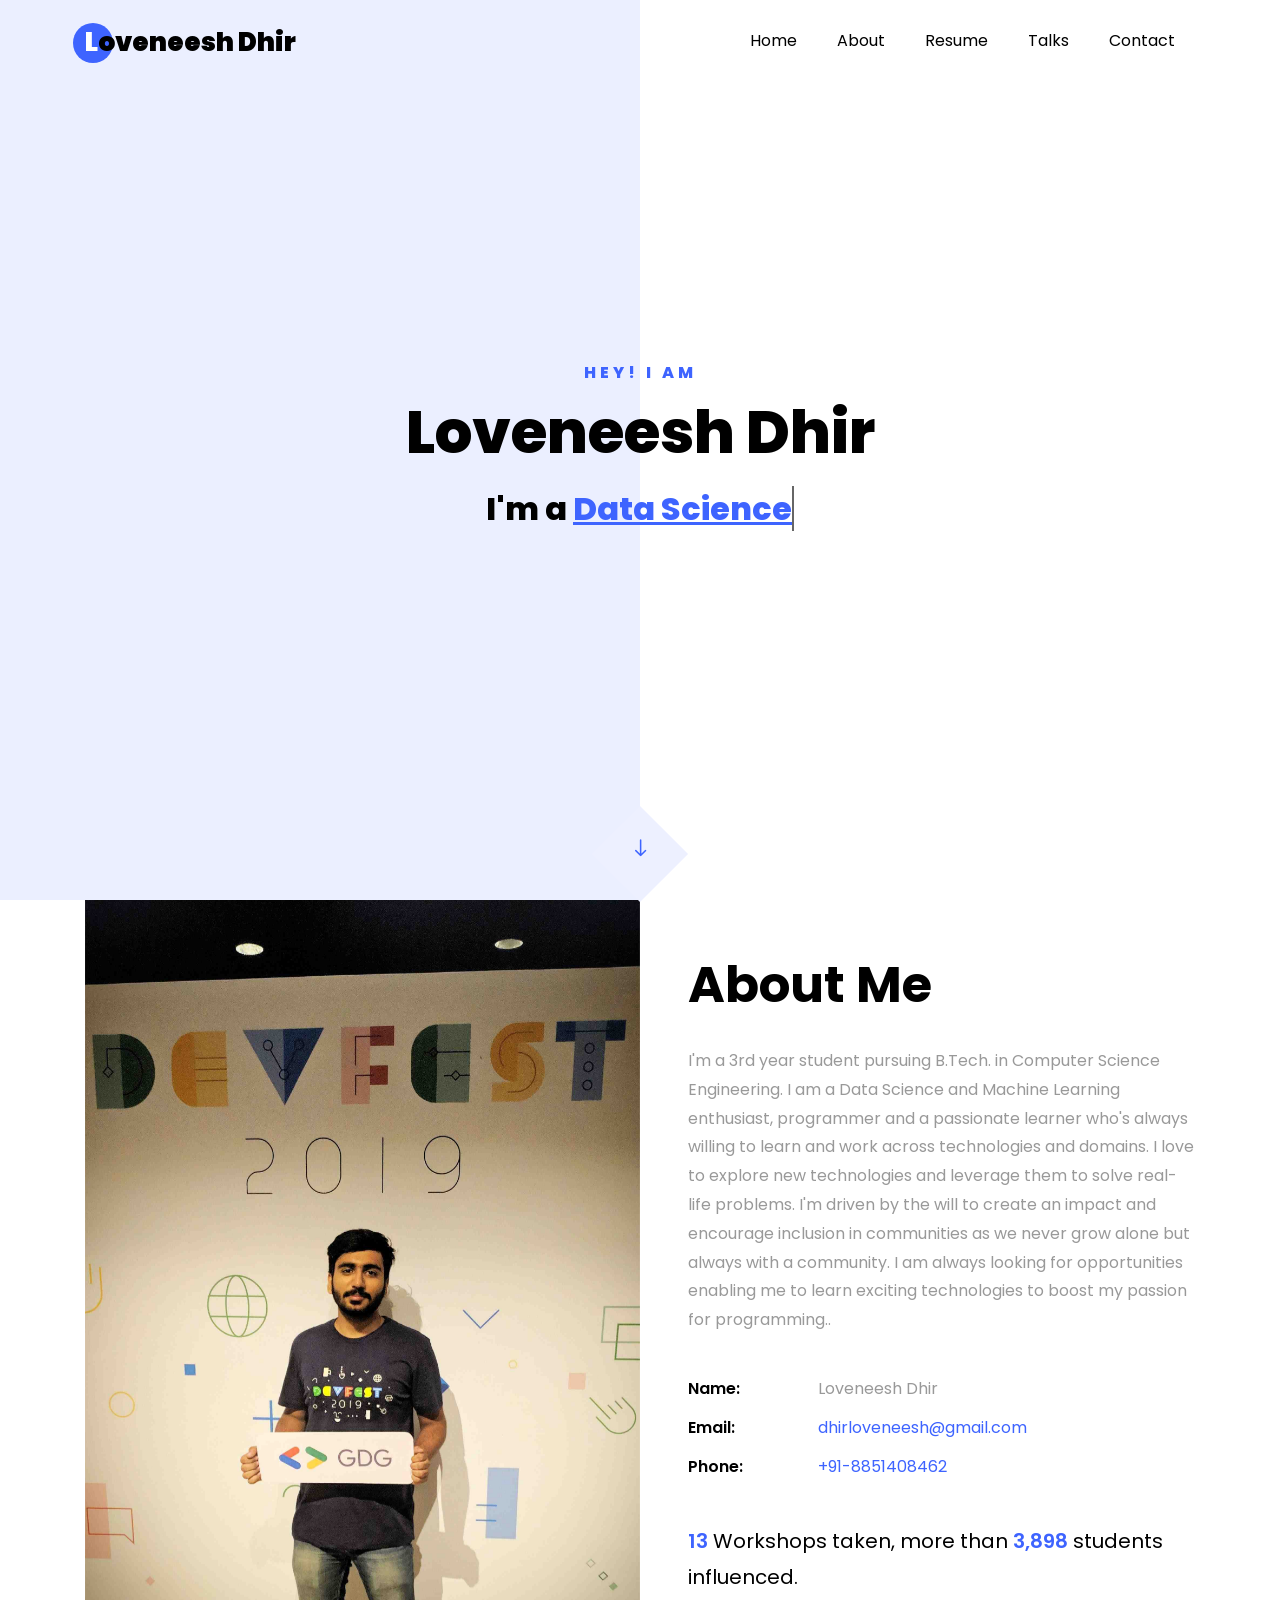
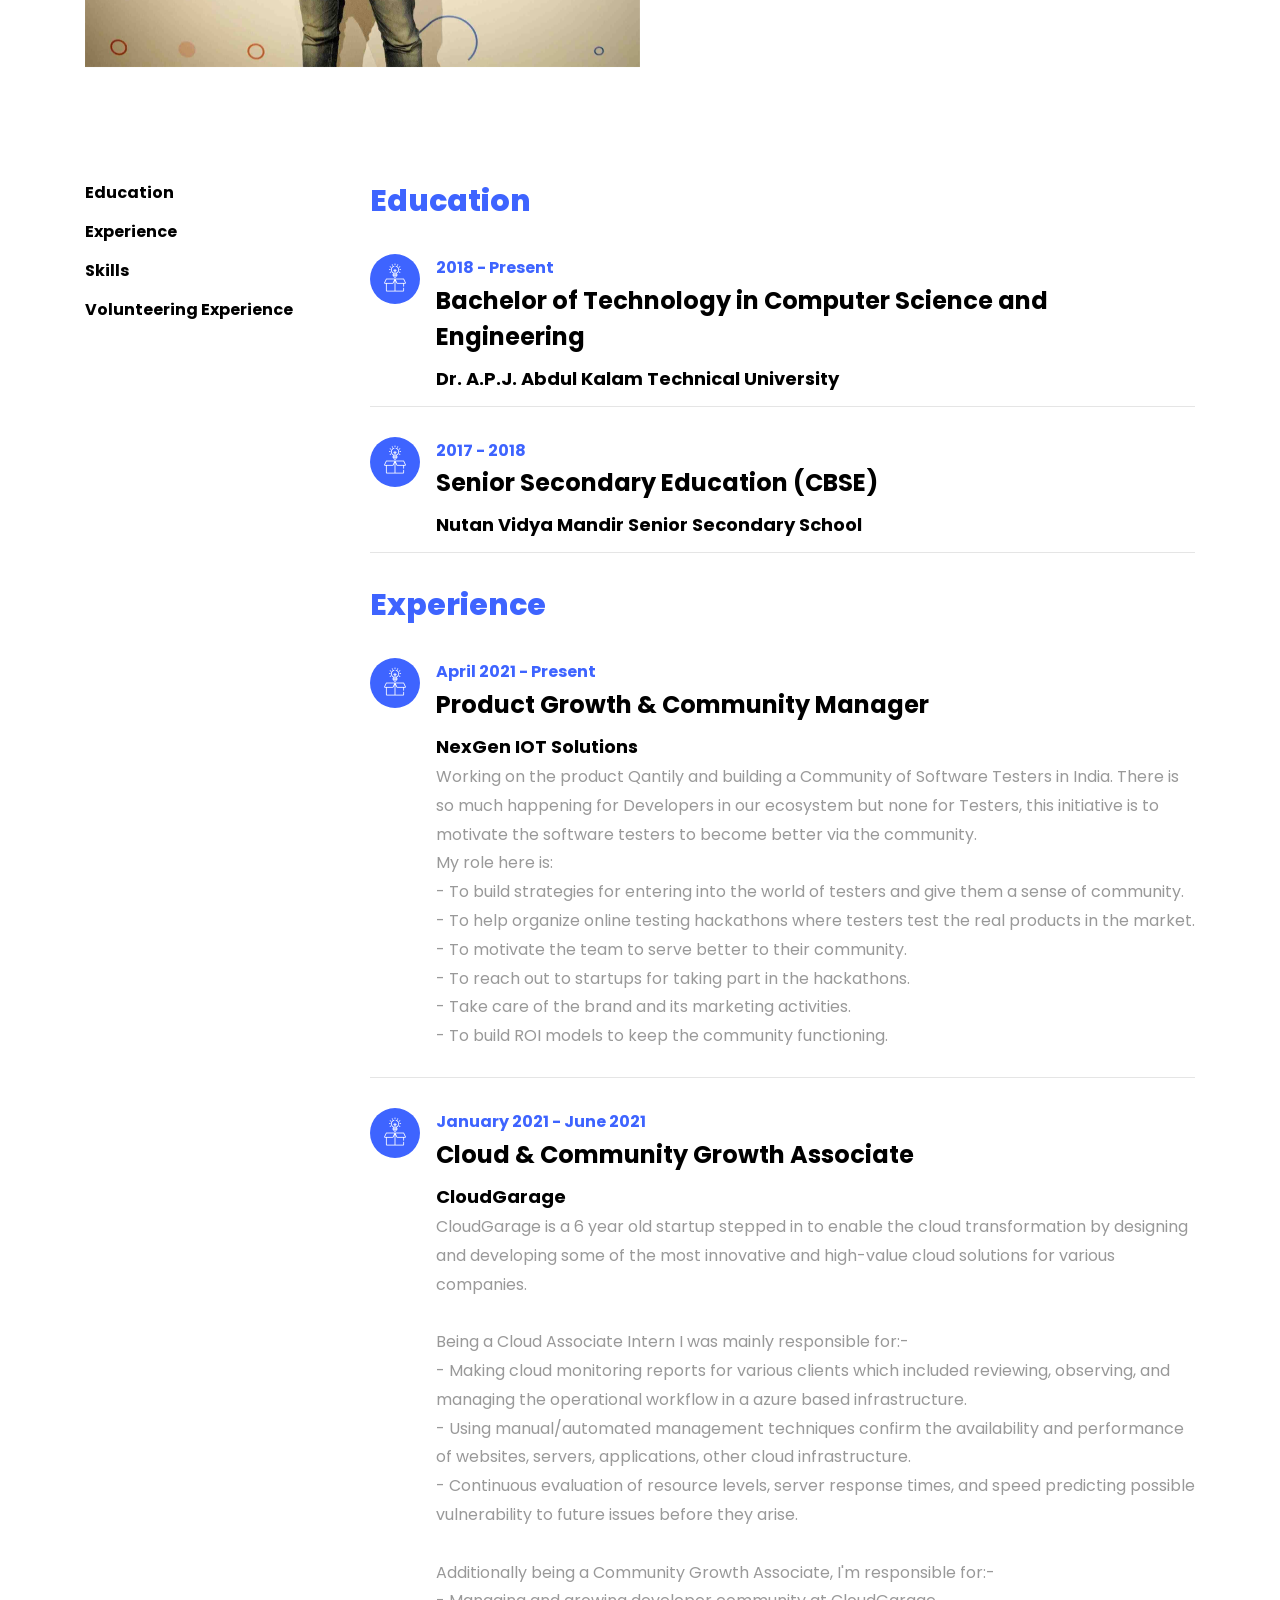
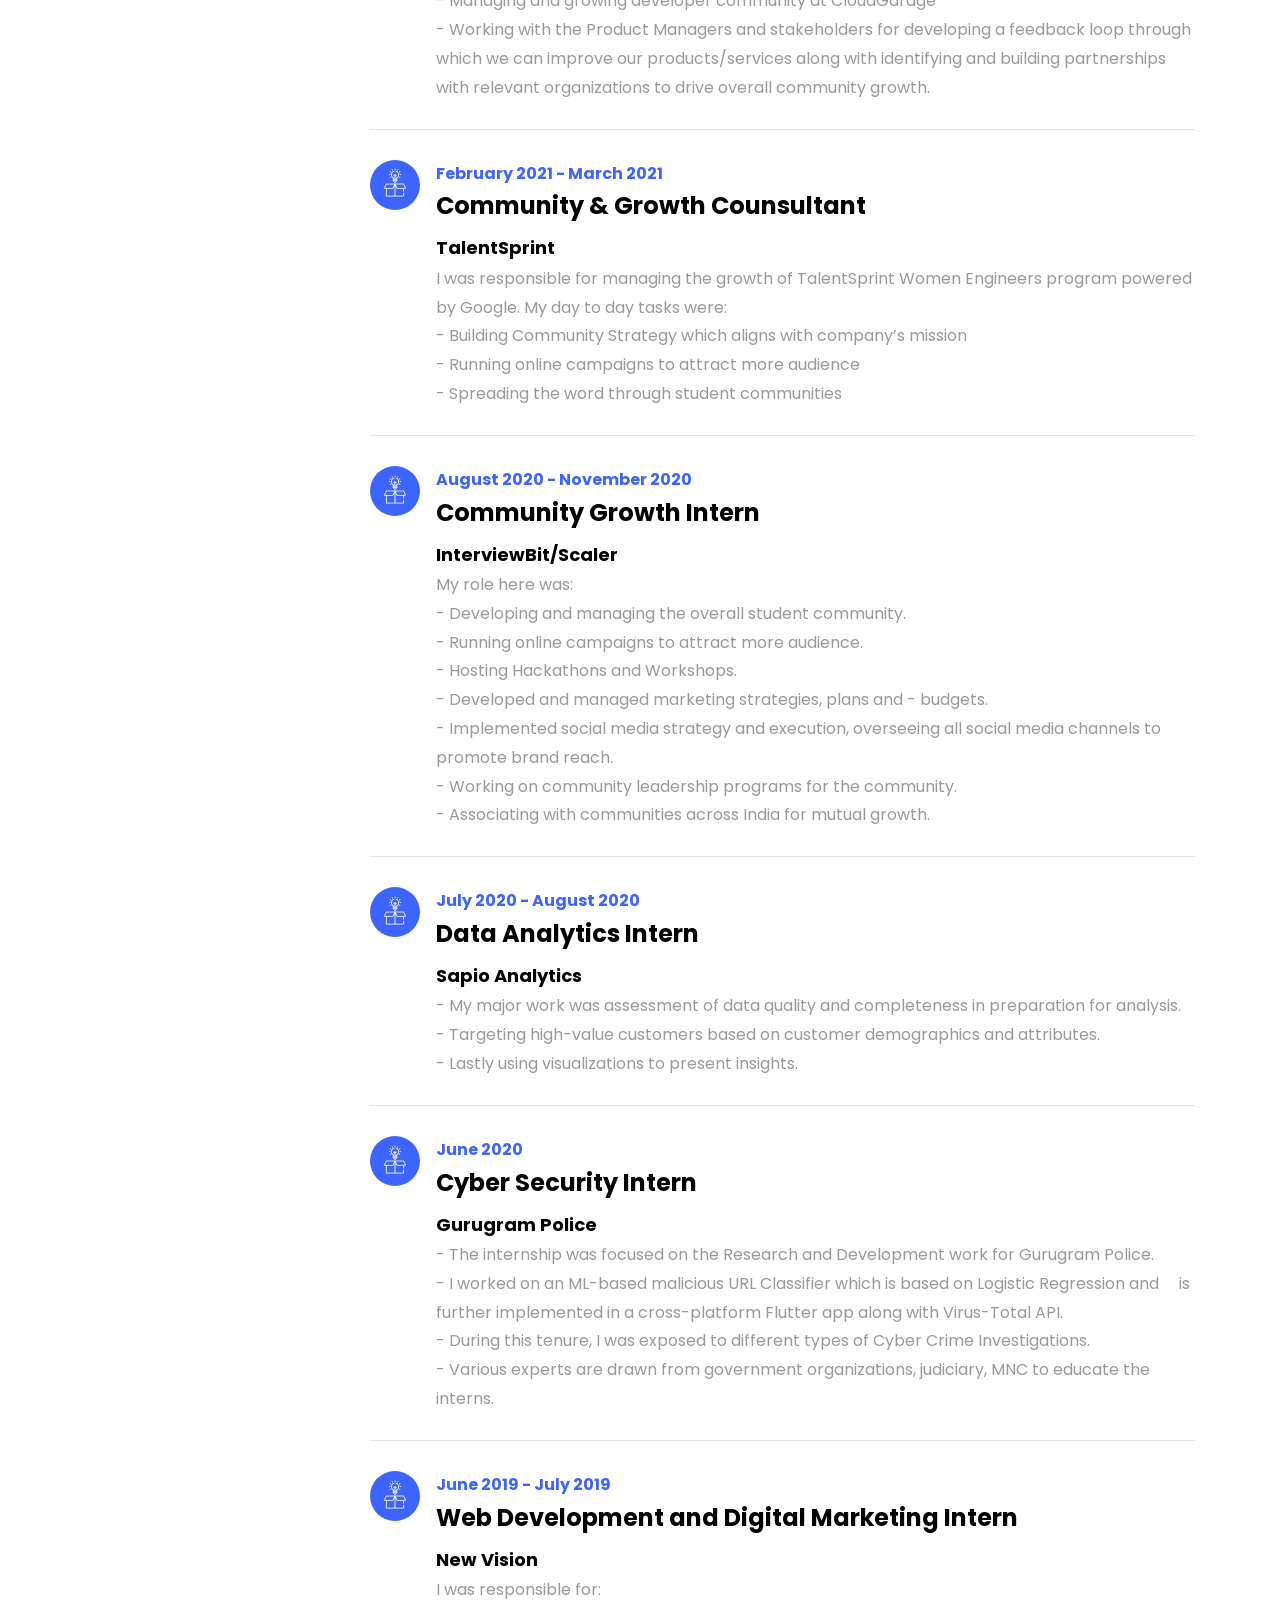
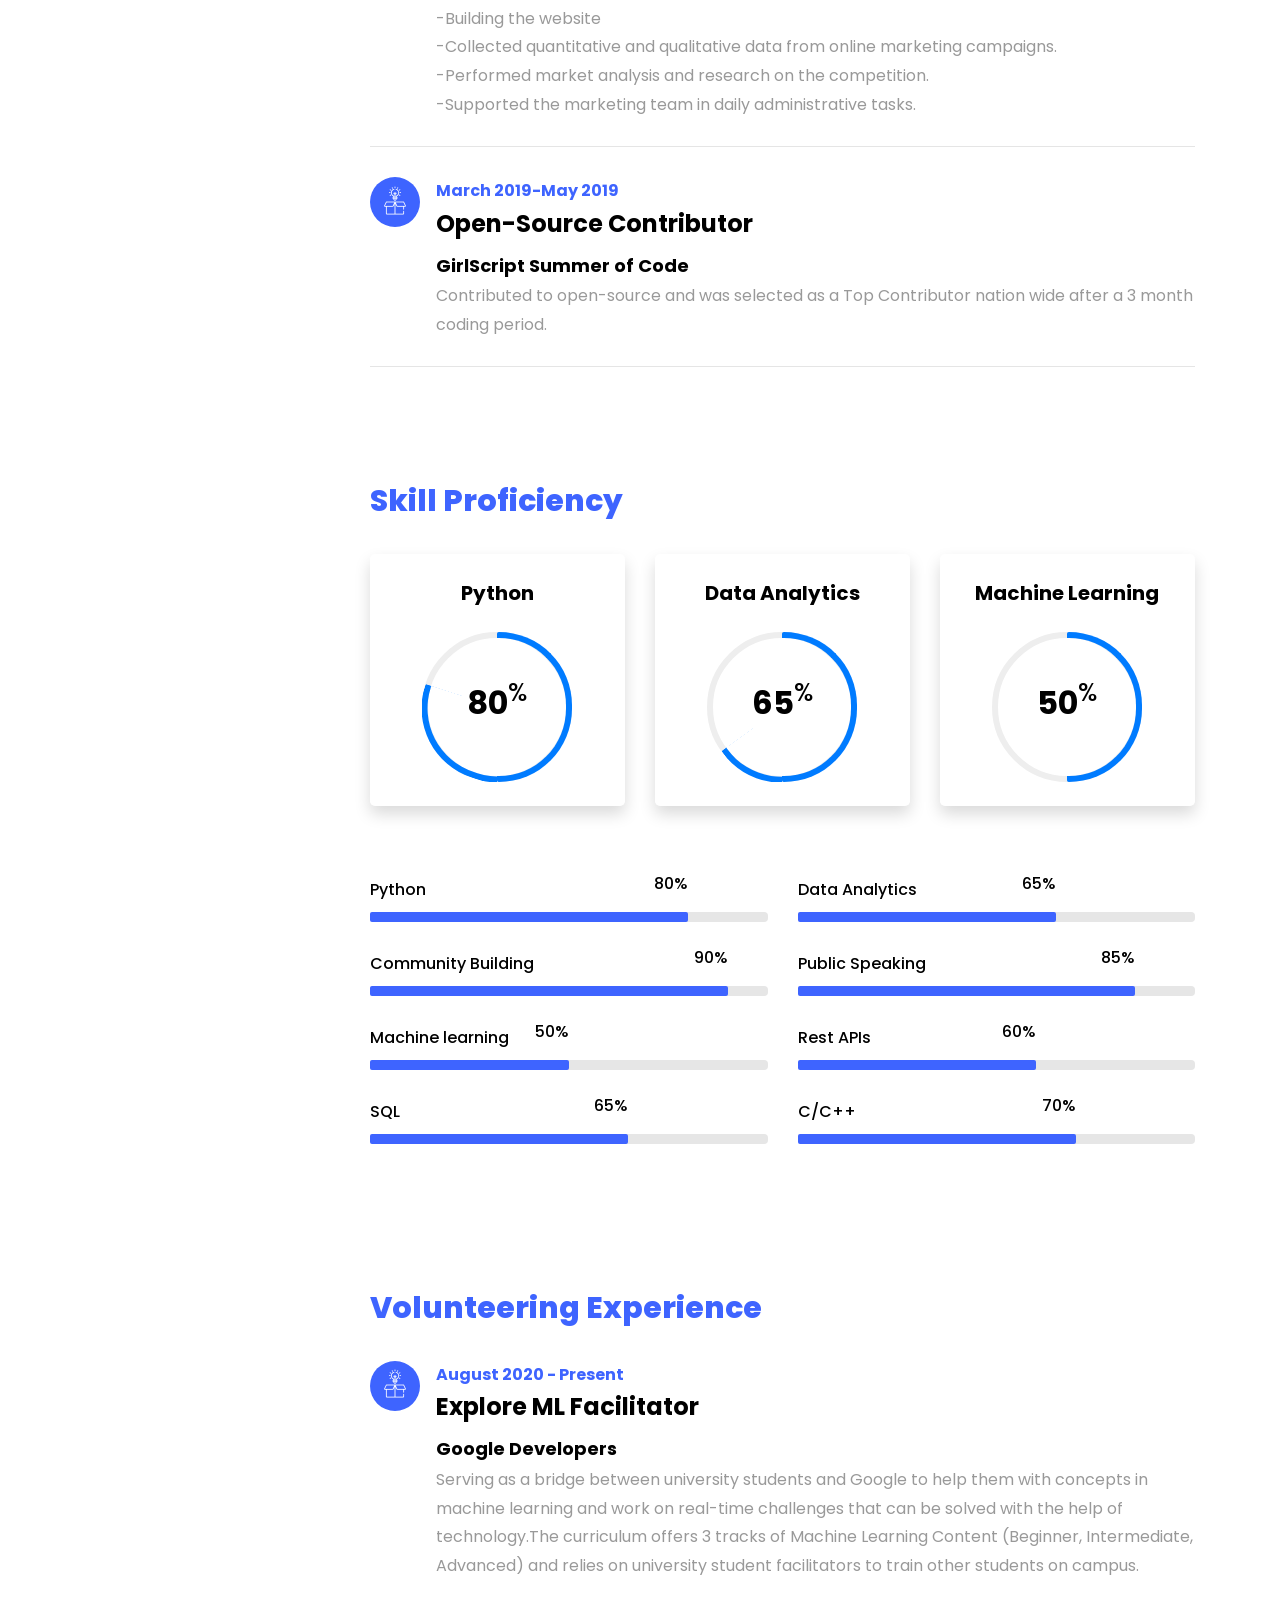
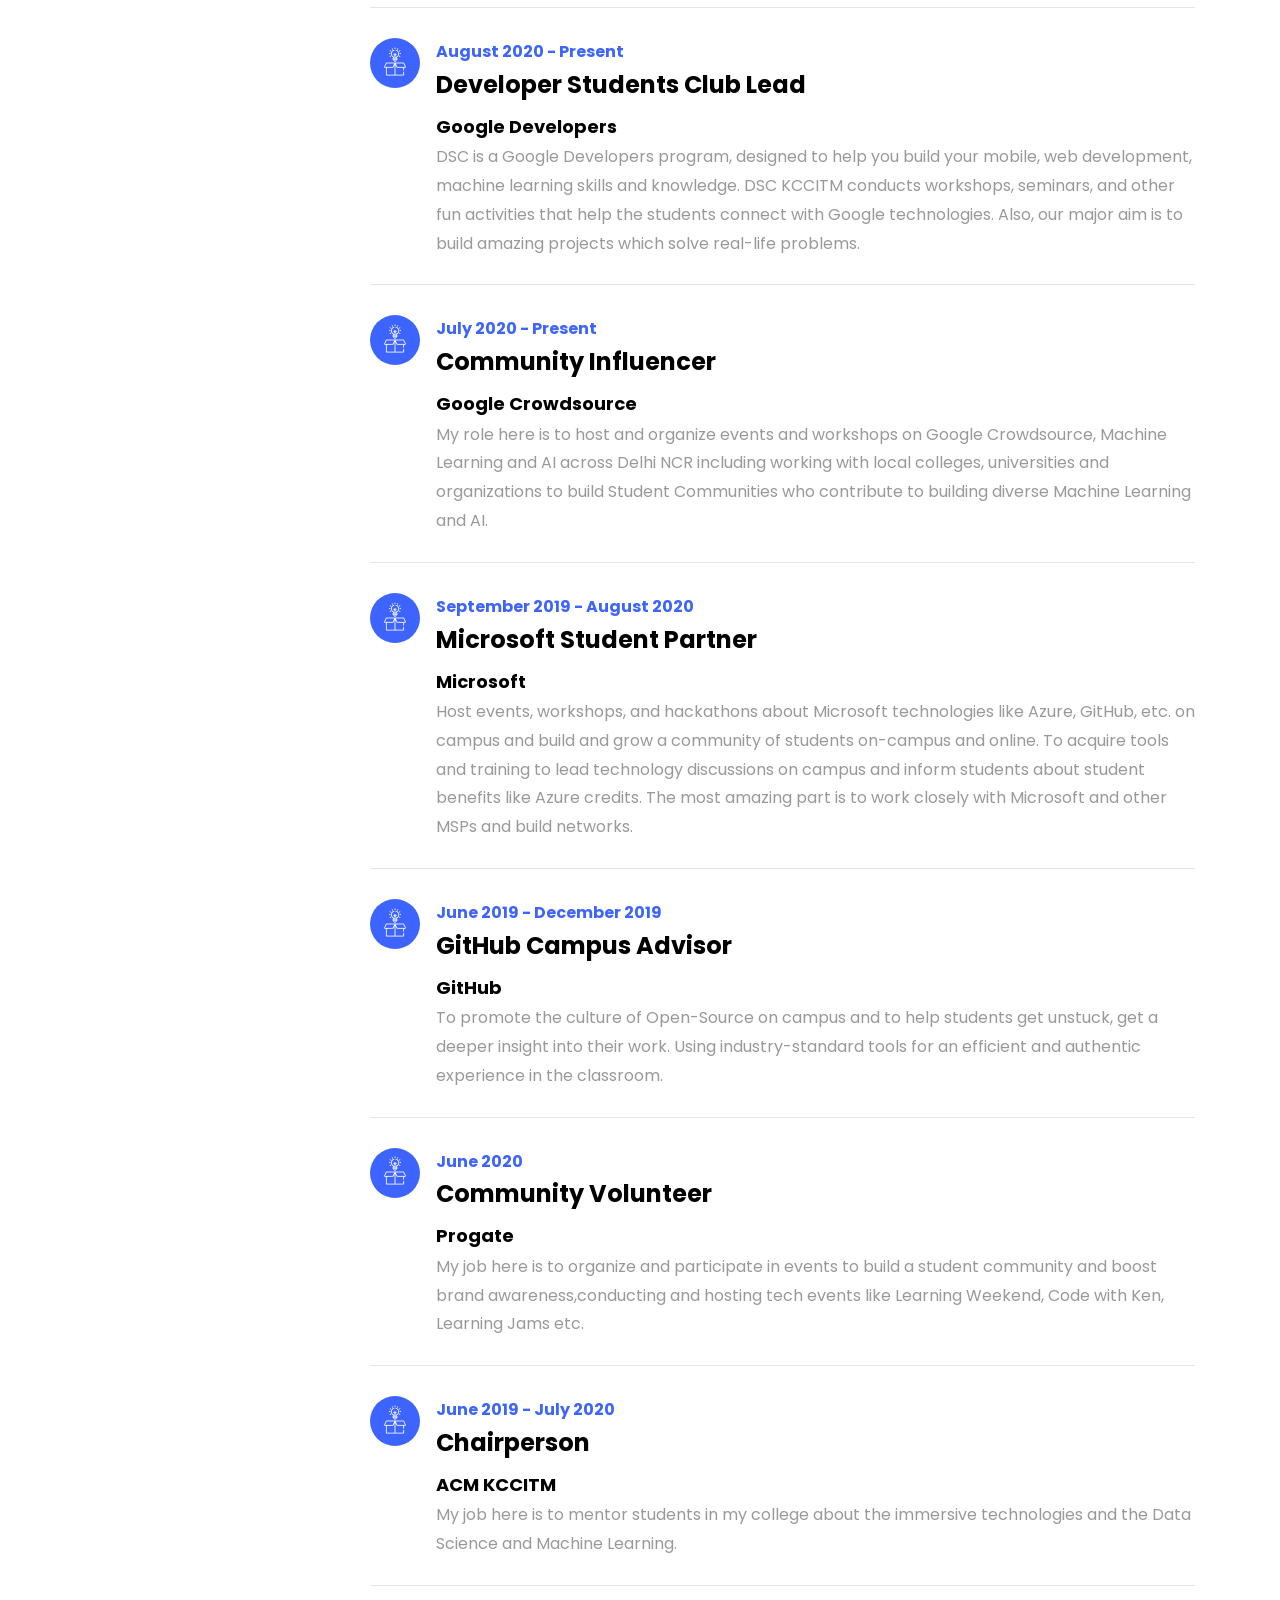
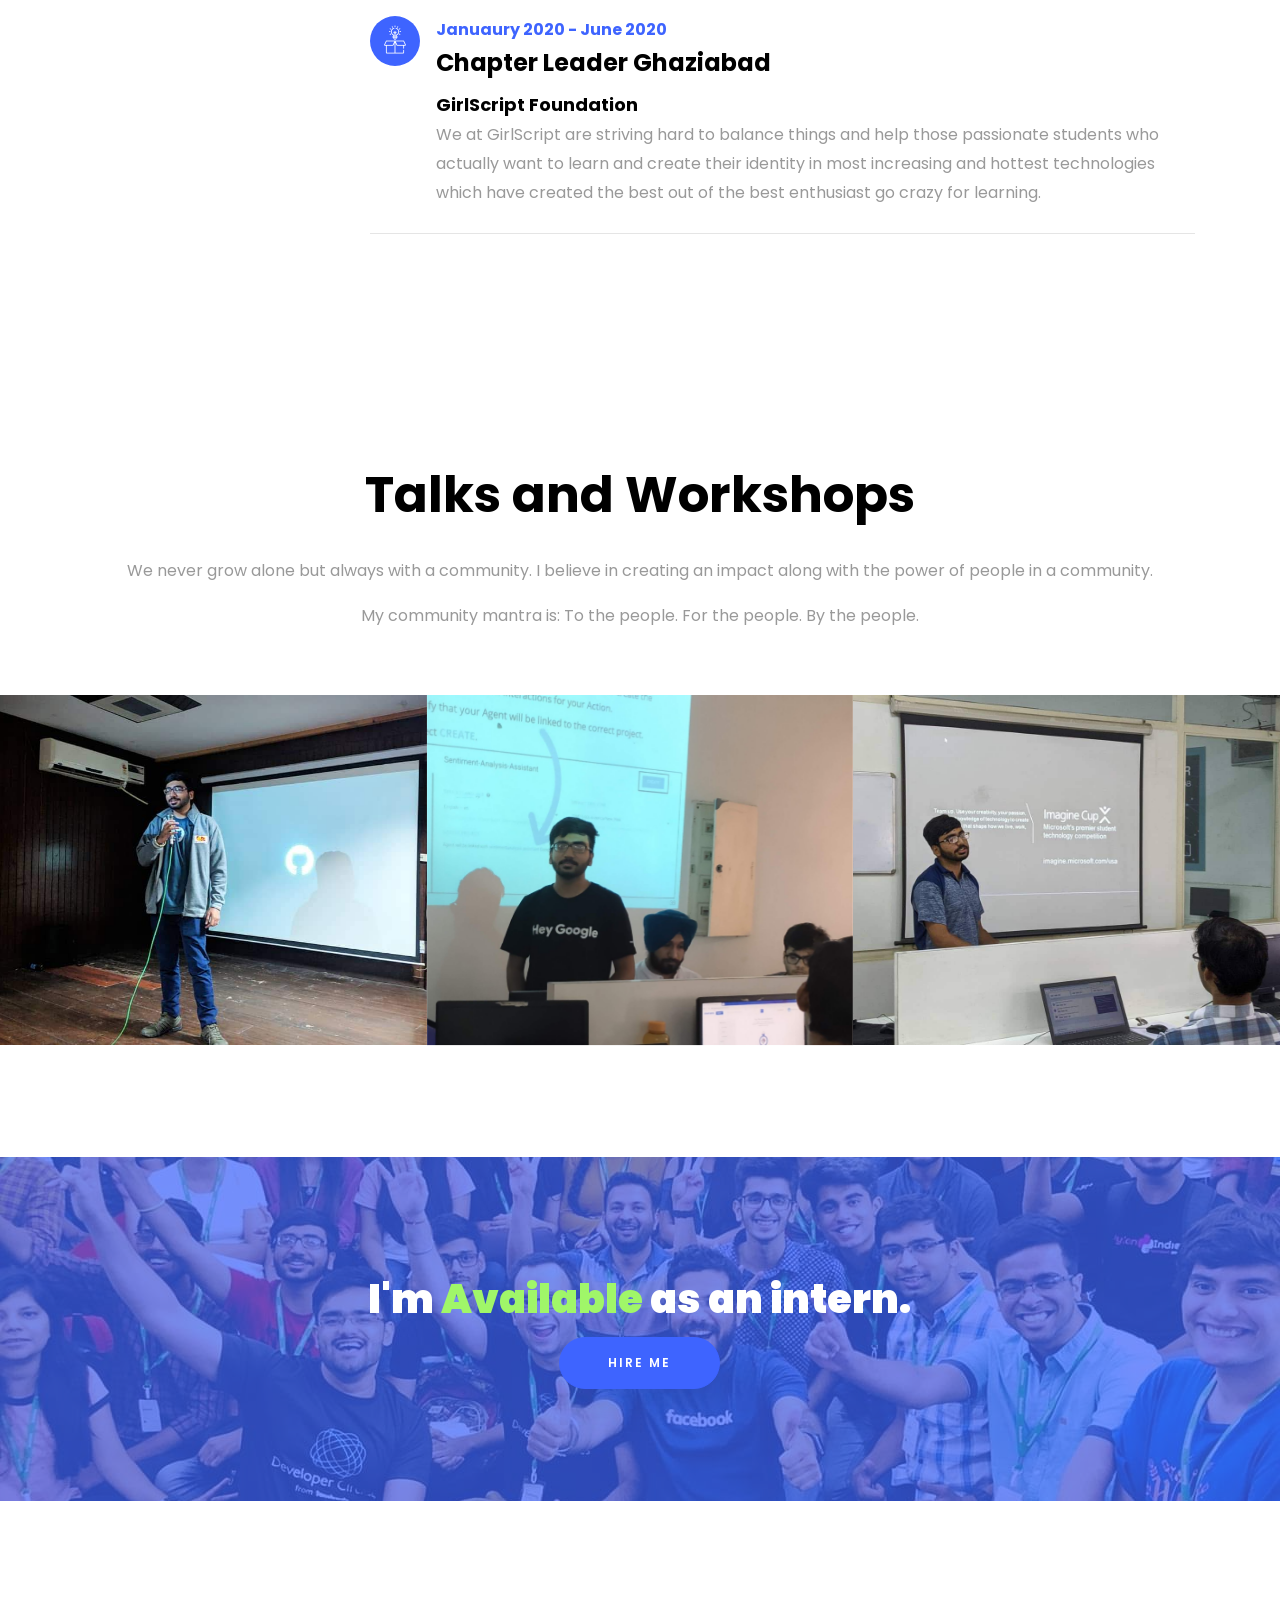
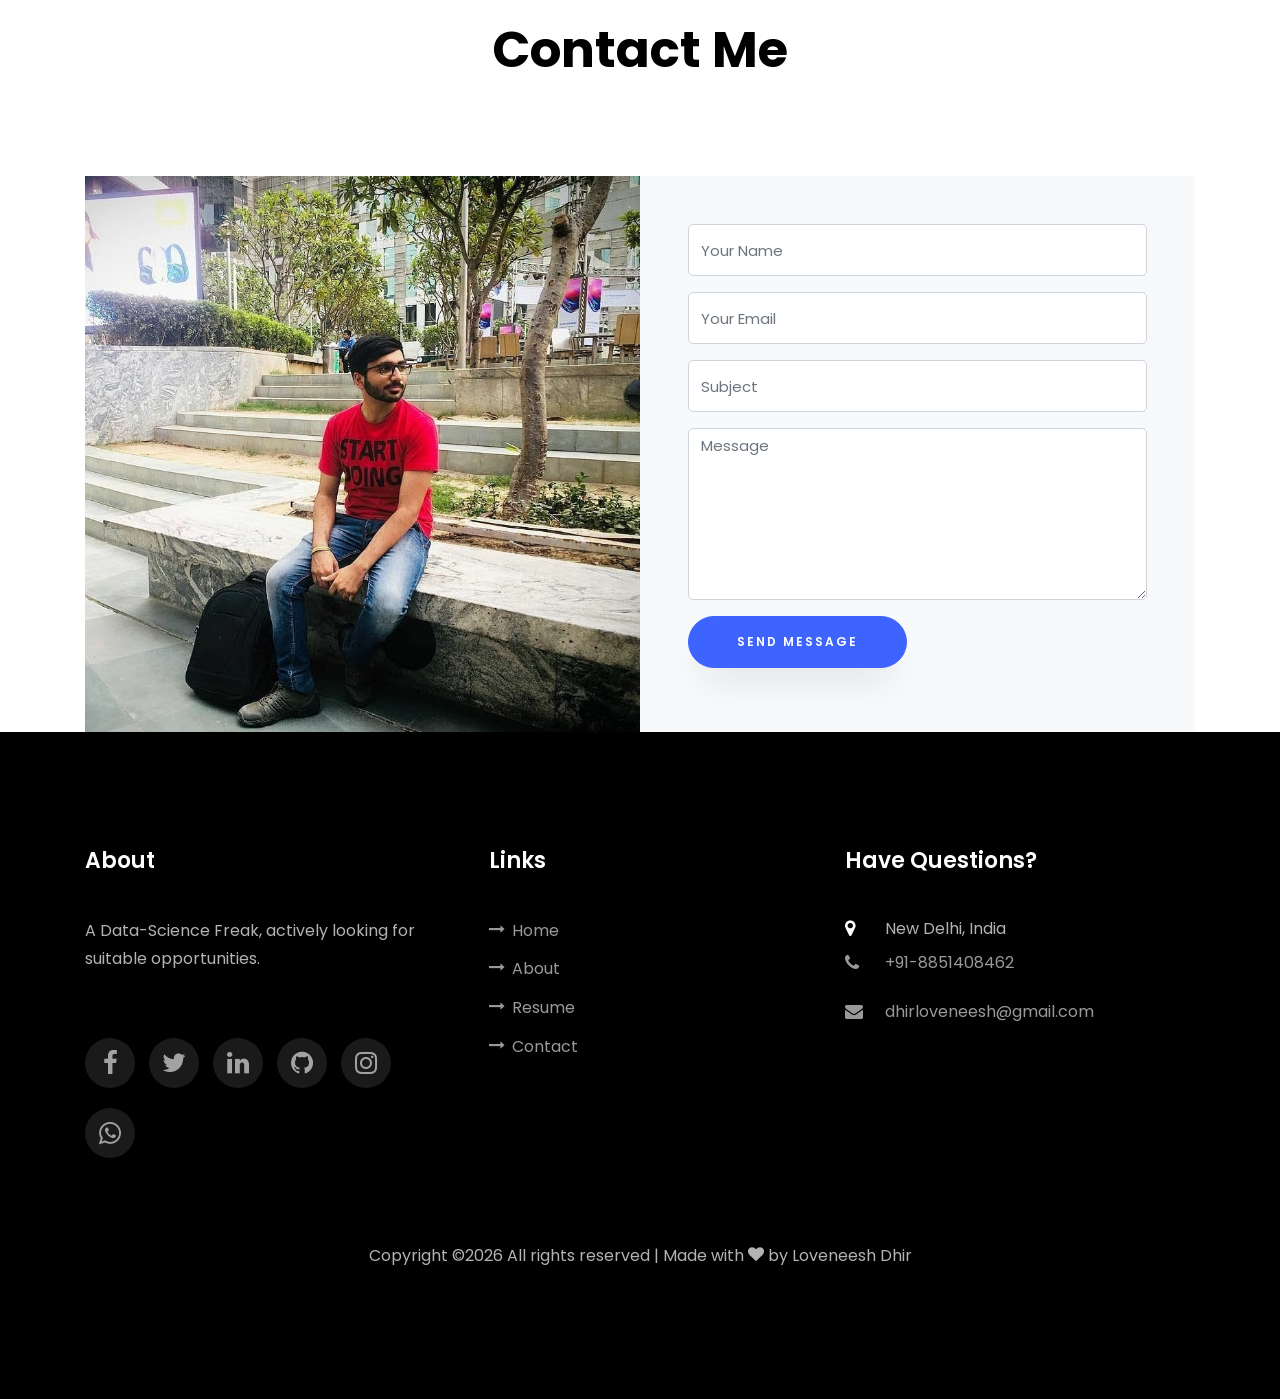
==== index.html @ a91ddc52 "Update index.html" ====
<!DOCTYPE html>
<html lang="en">
  <head>
    <title>Loveneesh Dhir's PORTFOLIO</title>
    <meta charset="utf-8">
	<meta name="viewport" content="width=device-width, initial-scale=1, shrink-to-fit=no">
	<link rel="icon" href="images/aa.jpg">
    
    <link href="https://fonts.googleapis.com/css?family=Poppins:100,200,300,400,500,600,700,800,900" rel="stylesheet">

    <link rel="stylesheet" href="css/open-iconic-bootstrap.min.css">
    <link rel="stylesheet" href="css/animate.css">
    
    <link rel="stylesheet" href="css/owl.carousel.min.css">
    <link rel="stylesheet" href="css/owl.theme.default.min.css">
    <link rel="stylesheet" href="css/magnific-popup.css">

    <link rel="stylesheet" href="css/aos.css">

    <link rel="stylesheet" href="css/ionicons.min.css">
    
    <link rel="stylesheet" href="css/flaticon.css">
    <link rel="stylesheet" href="css/icomoon.css">
    <link rel="stylesheet" href="css/style.css">
  </head>
  <body data-spy="scroll" data-target=".site-navbar-target" data-offset="300">
	  
	  
    <nav class="navbar navbar-expand-lg navbar-dark ftco_navbar ftco-navbar-light site-navbar-target" id="ftco-navbar">
	    <div class="container">
	      <a class="navbar-brand" href="index.html"><span>L</span>oveneesh Dhir</a>
	      <button class="navbar-toggler js-fh5co-nav-toggle fh5co-nav-toggle" type="button" data-toggle="collapse" data-target="#ftco-nav" aria-controls="ftco-nav" aria-expanded="false" aria-label="Toggle navigation">
	        <span class="oi oi-menu"></span> Menu
	      </button>

	      <div class="collapse navbar-collapse" id="ftco-nav">
	        <ul class="navbar-nav nav ml-auto">
	          <li class="nav-item"><a href="#home-section" class="nav-link"><span>Home</span></a></li>
	          <li class="nav-item"><a href="#about-section" class="nav-link"><span>About</span></a></li>
			  <li class="nav-item"><a href="#resume-section" class="nav-link"><span>Resume</span></a></li>
			  <li class="nav-item"><a href="#talks-section" class="nav-link"><span>Talks</span></a></li>
	          <li class="nav-item"><a href="#contact-section" class="nav-link"><span>Contact</span></a></li>
	        </ul>
	      </div>
	    </div>
	  </nav>
	  <section class="hero-wrap js-fullheight">
      <div class="overlay"></div>
      <div class="container">
        <div class="row no-gutters slider-text js-fullheight justify-content-center align-items-center">
          <div class="col-lg-8 col-md-6 ftco-animate d-flex align-items-center">
          	<div class="text text-center">
          		<span class="subheading">Hey! I am</span>
		  				<h1>Loveneesh Dhir</h1>
			  				<h2>I'm a 
								  <span
								     class="txt-rotate"
								     data-period="2000"
								     data-rotate='[ "Data Science Freak.", "Developer.", "Community Builder.", "Blogger." ]'></span>
								</h2>
							</div>
            </div>
          </div>
        </div>
      </div>
      <div class="mouse">
				<a href="#" class="mouse-icon">
					<div class="mouse-wheel"><span class="ion-ios-arrow-round-down"></span></div>
				</a>
			</div>
    </section>

    <section class="ftco-about img ftco-section ftco-no-pt ftco-no-pb" id="about-section">
    	<div class="container">
    		<div class="row d-flex no-gutters">
    			<div class="col-md-6 col-lg-6 d-flex">
    				<div class="img-about img d-flex align-items-stretch">
    					<div class="overlay"></div>
	    				<div class="img d-flex align-self-stretch align-items-center" style="background-image:url(images/about.jpg);">
	    				</div>
    				</div>
    			</div>
    			<div class="col-md-6 col-lg-6 pl-md-5 py-5">
    				<div class="row justify-content-start pb-3">
		          <div class="col-md-12 heading-section ftco-animate">
		          	<h1 class="big"></h1>
		            <h2 class="mb-4">About Me</h2>
		            <p>I'm a 3rd year student pursuing B.Tech. in Computer Science Engineering. I am a Data Science and Machine Learning enthusiast, programmer and a passionate learner who's always willing to learn and work across technologies and domains.

						I love to explore new technologies and leverage them to solve real-life problems. I'm driven by the will to create an impact and encourage inclusion in communities as we never grow alone but always with a community.
						
						I am always looking for opportunities enabling me to learn exciting technologies to boost my passion for programming..</p>
		            <ul class="about-info mt-4 px-md-0 px-2">
		            	<li class="d-flex"><span>Name:</span> <span>Loveneesh Dhir</span></li>
		            	<!-- <li class="d-flex"><span>Date of birth:</span> <span>May 22 2001</span></li> -->
		            	<!-- <li class="d-flex"><span>Address:</span> <span>New Delhi, India</span></li> -->
		            	<!-- <li class="d-flex"><span>Zip code:</span> <span>1000</span></li> -->
		            	<li class="d-flex"><span>Email:</span> <span><a href="mailto: dhirloveneesh@gmail.com"> dhirloveneesh@gmail.com</a></span></li>
		            	<li class="d-flex"><span>Phone: </span> <span> <a href="tel: +91-8851408462"> +91-8851408462</a></span></li>
		            </ul>
		          </div>
		        </div>
	          <div class="counter-wrap ftco-animate d-flex mt-md-3">
              <div class="text">
              	<p class="mb-4">
	                <span class="number" data-number="27"></span>
					<span>Workshops taken, more than</span>
					<span class="number" data-number="8000"></span>
	                <span>students influenced.</span>
                </p>
                <!-- <p><a href="#" class="btn btn-primary py-3 px-3">Download CV</a></p> -->
              </div>
	          </div>
	        </div>
        </div>
    	</div>
    </section>

    

    <section class="ftco-section ftco-no-pb goto-here" id="resume-section">
    	<div class="container">
    		<div class="row">
    			<div class="col-md-3">
				    <nav id="navi">
					    <ul>
					      <li><a href="#page-1">Education</a></li>
					      <li><a href="#page-2">Experience</a></li>
					      <li><a href="#page-3">Skills</a></li>
					      <li><a href="#page-4">Volunteering Experience</a></li>
					    </ul>
					  </nav>
					</div>
					<div class="col-md-9">
					  <div id="page-1" class= "page one">
					  	<h2 class="heading">Education</h2>
					    <div class="resume-wrap d-flex ftco-animate">
					    	<div class="icon d-flex align-items-center justify-content-center">
					    		<span class="flaticon-ideas"></span>
					    	</div>
					    	<div class="text pl-3">
		    					<span class="date">2018 - Present</span>
		    					<h2>Bachelor of Technology in Computer Science and Engineering</h2>
		    					<span class="position">Dr. A.P.J. Abdul Kalam Technical University</span>
	    					</div>
	    				</div>
	    				<div class="resume-wrap d-flex ftco-animate">
	    					<div class="icon d-flex align-items-center justify-content-center">
					    		<span class="flaticon-ideas"></span>
					    	</div>
					    	<div class="text pl-3">
		    					<span class="date">2017 - 2018</span>
		    					<h2>Senior Secondary Education (CBSE)</h2>
		    					<span class="position">Nutan Vidya Mandir Senior Secondary School</span>
		    				</div>
	    				</div>
	    				
					  <div id="page-2" class= "page two">
						  <h2 class="heading">Experience</h2>
						  <div class="resume-wrap d-flex ftco-animate">
					    	<div class="icon d-flex align-items-center justify-content-center">
					    		<span class="flaticon-ideas"></span>
					    	</div>
					    	<div class="text pl-3">
		    					<span class="date">April 2021 - Present</span>
		    					<h2>Product Growth & Community Manager</h2>
		    					<span class="position">NexGen IOT Solutions</span>
		    					<p>Working on the product Qantily and building a Community of Software Testers in India. There is so much happening for Developers in our ecosystem but none for Testers, this initiative is to motivate the software testers to become better via the community.<br>

									My role here is:<br>
									- To build strategies for entering into the world of testers and give them a sense of community.<br>
									- To help organize online testing hackathons where testers test the real products in the market.<br>
									- To motivate the team to serve better to their community.<br>
									- To reach out to startups for taking part in the hackathons.<br>
									- Take care of the brand and its marketing activities.<br>
									- To build ROI models to keep the community functioning.</p>
		    				</div>
						</div>
						<div class="resume-wrap d-flex ftco-animate">
					    	<div class="icon d-flex align-items-center justify-content-center">
					    		<span class="flaticon-ideas"></span>
					    	</div>
					    	<div class="text pl-3">
		    					<span class="date">January 2021 - June 2021</span>
		    					<h2>Cloud & Community Growth Associate</h2>
		    					<span class="position">CloudGarage</span>
		    					<p>CloudGarage is a 6 year old startup stepped in to enable the cloud transformation by designing and developing some of the most innovative and high-value cloud solutions for various companies.<br> 
									<br>Being a Cloud Associate Intern I was mainly responsible for:- <br>
									- Making cloud monitoring reports for various clients which included reviewing, observing, and managing the operational workflow in a azure based infrastructure.<br> 
									- Using manual/automated management techniques confirm the availability and performance of websites, servers, applications, other cloud infrastructure.<br> 
									- Continuous evaluation of resource levels, server response times, and speed predicting possible vulnerability to future issues before they arise.<br>
									<br>Additionally being a Community Growth Associate, I'm responsible for:-<br> 
									- Managing and growing developer community at CloudGarage<br>
									- Working with the Product Managers and stakeholders for developing a feedback loop through which we can improve our products/services along with identifying and building partnerships with relevant organizations to drive overall community growth.</p>
		    				</div>
						</div>
						  <div class="resume-wrap d-flex ftco-animate">
					    	<div class="icon d-flex align-items-center justify-content-center">
					    		<span class="flaticon-ideas"></span>
					    	</div>
					    	<div class="text pl-3">
		    					<span class="date">February 2021 - March 2021</span>
		    					<h2>Community & Growth Counsultant</h2>
		    					<span class="position">TalentSprint</span>
		    					<p>I was responsible for managing the growth of TalentSprint Women Engineers program powered by Google. My day to day tasks were: <br>
									- Building Community Strategy which aligns with company’s mission <br>
									- Running online campaigns to attract more audience <br>
									- Spreading the word through student communities</p>
		    				</div>
						</div>
						  <div class="resume-wrap d-flex ftco-animate">
					    	<div class="icon d-flex align-items-center justify-content-center">
					    		<span class="flaticon-ideas"></span>
					    	</div>
					    	<div class="text pl-3">
		    					<span class="date">August 2020 - November 2020</span>
		    					<h2>Community Growth Intern</h2>
		    					<span class="position">InterviewBit/Scaler</span>
		    					<p> My role here was:<br>
									- Developing and managing the overall student community.<br>
									- Running online campaigns to attract more audience.<br>
									- Hosting Hackathons and Workshops.<br>
									- Developed and managed marketing strategies, plans and
									- budgets.<br>
									- Implemented social media strategy and execution, overseeing all
									 social media channels to &nbsp; &nbsp; promote brand reach.<br>
									- Working on community leadership programs for the community.<br>
									- Associating with communities across India for mutual growth.</p>
		    				</div>
						</div>
						
						<div class="resume-wrap d-flex ftco-animate">
					    	<div class="icon d-flex align-items-center justify-content-center">
					    		<span class="flaticon-ideas"></span>
					    	</div>
					    	<div class="text pl-3">
		    					<span class="date">July 2020 - August 2020</span>
		    					<h2>Data Analytics Intern</h2>
		    					<span class="position">Sapio Analytics</span>
		    					<p>- My major work was assessment of data quality and completeness in preparation for analysis.<br> 
								   - Targeting high-value customers based on customer demographics and attributes.<br> 
								   - Lastly using visualizations to present insights.</p>
		    				</div>
						</div>

						  <div class="resume-wrap d-flex ftco-animate">
					    	<div class="icon d-flex align-items-center justify-content-center">
					    		<span class="flaticon-ideas"></span>
					    	</div>
					    	<div class="text pl-3">
		    					<span class="date">June 2020</span>
		    					<h2>Cyber Security Intern</h2>
		    					<span class="position">Gurugram Police</span>
		    					<p>- The internship was focused on the Research and Development work for Gurugram Police.<br> 
								   - I worked on an ML-based malicious URL Classifier which is based on Logistic Regression and &nbsp; &nbsp; is further implemented in a cross-platform Flutter app along with Virus-Total API.<br> 
								   - During this tenure, I was exposed to different types of Cyber Crime Investigations.<br> 
								   - Various experts are drawn from government organizations, judiciary, MNC to educate the &nbsp; &nbsp; &nbsp; &nbsp; &nbsp; interns.</p>
		    				</div>
	    				</div>
						
	    				<div class="resume-wrap d-flex ftco-animate">
	    					<div class="icon d-flex align-items-center justify-content-center">
					    		<span class="flaticon-ideas"></span>
					    	</div>
					    	<div class="text pl-3">
		    					<span class="date">June 2019 - July 2019</span>
		    					<h2>Web Development and Digital Marketing Intern</h2>
		    					<span class="position">New Vision</span>
		    					<p>I was responsible for:<br>
									-Building the website<br>
									-Collected quantitative and qualitative data from online marketing campaigns.<br>
									-Performed market analysis and research on the competition.<br>
									-Supported the marketing team in daily administrative tasks.<br></p>
		    				</div>
						</div>
						<div class="resume-wrap d-flex ftco-animate">
	    					<div class="icon d-flex align-items-center justify-content-center">
					    		<span class="flaticon-ideas"></span>
					    	</div>
					    	<div class="text pl-3">
		    					<span class="date">March 2019-May 2019</span>
		    					<h2>Open-Source Contributor</h2>
		    					<span class="position">GirlScript Summer of Code</span>
		    					<p>Contributed to open-source and was selected as a Top Contributor nation wide after a 3 month coding period. </p>
		    				</div>
	    				</div>
	    				
					  </div>
					  <div id="page-3" class= "page three">
					  	<h2 class="heading">Skill Proficiency</h2>
					  	<div class="row progress-circle mb-5">
					  		<div class="col-lg-4 mb-4">
						      <div class="bg-white rounded-lg shadow p-4">
						        <h2 class="h5 font-weight-bold text-center mb-4">Python</h2>

						        <!-- Progress bar 1 -->
						        <div class="progress mx-auto" data-value='80'>
						          <span class="progress-left">
                        <span class="progress-bar border-primary"></span>
						          </span>
						          <span class="progress-right">
                        <span class="progress-bar border-primary"></span>
						          </span>
						          <div class="progress-value w-100 h-100 rounded-circle d-flex align-items-center justify-content-center">
						            <div class="h2 font-weight-bold">80<sup class="small">%</sup></div>
						          </div>
						        </div>
						        <!-- END -->

						        <!-- Demo info -->
						        
						        <!-- END -->
						      </div>
						    </div>

						    <div class="col-lg-4 mb-4">
						      <div class="bg-white rounded-lg shadow p-4">
						        <h2 class="h5 font-weight-bold text-center mb-4">Data Analytics</h2>

						        <!-- Progress bar 1 -->
						        <div class="progress mx-auto" data-value='65'>
						          <span class="progress-left">
                        <span class="progress-bar border-primary"></span>
						          </span>
						          <span class="progress-right">
                        <span class="progress-bar border-primary"></span>
						          </span>
						          <div class="progress-value w-100 h-100 rounded-circle d-flex align-items-center justify-content-center">
						            <div class="h2 font-weight-bold">65<sup class="small">%</sup></div>
						          </div>
						        </div>
						        <!-- END -->

						        <!-- Demo info -->
						        
						        <!-- END -->
						      </div>
						    </div>

						    <div class="col-lg-4 mb-4">
						      <div class="bg-white rounded-lg shadow p-4">
						        <h2 class="h5 font-weight-bold text-center mb-4">Machine Learning</h2>

						        <!-- Progress bar 1 -->
						        <div class="progress mx-auto" data-value='50'>
						          <span class="progress-left">
                        <span class="progress-bar border-primary"></span>
						          </span>
						          <span class="progress-right">
                        <span class="progress-bar border-primary"></span>
						          </span>
						          <div class="progress-value w-100 h-100 rounded-circle d-flex align-items-center justify-content-center">
						            <div class="h2 font-weight-bold">50<sup class="small">%</sup></div>
						          </div>
						        </div>
						        <!-- END -->

						        <!-- Demo info -->
						        
						        <!-- END -->
						      </div>
						    </div>
					  	</div>
					  	<div class="row">
					  		<div class="col-md-6 animate-box">
									<div class="progress-wrap ftco-animate">
										<h3>Python</h3>
										<div class="progress">
										 	<div class="progress-bar color-1" role="progressbar" aria-valuenow="80"
										  	aria-valuemin="0" aria-valuemax="100" style="width:80%">
										    <span>80%</span>
										  	</div>
										</div>
									</div>
								</div>
								<div class="col-md-6 animate-box">
									<div class="progress-wrap ftco-animate">
										<h3>Data Analytics</h3>
										<div class="progress">
										 	<div class="progress-bar color-2" role="progressbar" aria-valuenow="65"
										  	aria-valuemin="0" aria-valuemax="100" style="width:65%">
										    <span>65%</span>
										  	</div>
										</div>
									</div>
								</div>
								<div class="col-md-6 animate-box">
									<div class="progress-wrap ftco-animate">
										<h3>Community Building</h3>
										<div class="progress">
										 	<div class="progress-bar color-3" role="progressbar" aria-valuenow="90"
										  	aria-valuemin="0" aria-valuemax="100" style="width:90%">
										    <span>90%</span>
										  	</div>
										</div>
									</div>
								</div>
								<div class="col-md-6 animate-box">
									<div class="progress-wrap ftco-animate">
										<h3>Public Speaking</h3>
										<div class="progress">
										 	<div class="progress-bar color-3" role="progressbar" aria-valuenow="85"
										  	aria-valuemin="0" aria-valuemax="100" style="width:85%">
										    <span>85%</span>
										  	</div>
										</div>
									</div>
								</div>
								<div class="col-md-6 animate-box">
									<div class="progress-wrap ftco-animate">
										<h3>Machine learning</h3>
										<div class="progress">
										 	<div class="progress-bar color-4" role="progressbar" aria-valuenow="50"
										  	aria-valuemin="0" aria-valuemax="100" style="width:50%">
										    <span>50%</span>
										  	</div>
										</div>
									</div>
								</div>
								<div class="col-md-6 animate-box">
									<div class="progress-wrap ftco-animate">
										<h3>Rest APIs</h3>
										<div class="progress">
										 	<div class="progress-bar color-3" role="progressbar" aria-valuenow="60"
										  	aria-valuemin="0" aria-valuemax="100" style="width:60%">
										    <span>60%</span>
										  	</div>
										</div>
									</div>
								</div>
								<div class="col-md-6 animate-box">
									<div class="progress-wrap ftco-animate">
										<h3>SQL</h3>
										<div class="progress">
										 	<div class="progress-bar color-5" role="progressbar" aria-valuenow="65"
										  	aria-valuemin="0" aria-valuemax="100" style="width:65%">
										    <span>65%</span>
										  	</div>
										</div>
									</div>
								</div>
								<div class="col-md-6 animate-box">
									<div class="progress-wrap ftco-animate">
										<h3>C/C++</h3>
										<div class="progress">
										 	<div class="progress-bar color-6" role="progressbar" aria-valuenow="80"
										  	aria-valuemin="0" aria-valuemax="100" style="width:70%">
										    <span>70%</span>
										  	</div>
										</div>
									</div>
								</div>
					  	</div>
					  </div>
					  <div id="page-4" class= "page four">
						<h2 class="heading">Volunteering Experience</h2>
						<div class="resume-wrap d-flex ftco-animate">
					    	<div class="icon d-flex align-items-center justify-content-center">
					    		<span class="flaticon-ideas"></span>
					    	</div>
					    	<div class="text pl-3">
		    					<span class="date">August 2020 - Present</span>
		    					<h2>Explore ML Facilitator</h2>
		    					<span class="position">Google Developers</span>
		    					<p>Serving as a bridge between university students and Google to help them with concepts in machine learning and work on real-time challenges that can be solved with the help of technology.The curriculum offers 3 tracks of Machine Learning Content (Beginner, Intermediate, Advanced) and relies on university student facilitators to train other students on campus.</p>
	    					</div>
						</div>
						
						<div class="resume-wrap d-flex ftco-animate">
					    	<div class="icon d-flex align-items-center justify-content-center">
					    		<span class="flaticon-ideas"></span>
					    	</div>
					    	<div class="text pl-3">
		    					<span class="date">August 2020 - Present</span>
		    					<h2>Developer Students Club Lead</h2>
		    					<span class="position">Google Developers</span>
		    					<p>DSC is a Google Developers program, designed to help you build your mobile, web development, machine learning skills and knowledge. DSC KCCITM conducts workshops, seminars, and other fun activities that help the students connect with Google technologies. Also, our major aim is to build amazing projects which solve real-life problems.</p>
	    					</div>
						</div>

						<div class="resume-wrap d-flex ftco-animate">
					    	<div class="icon d-flex align-items-center justify-content-center">
					    		<span class="flaticon-ideas"></span>
					    	</div>
					    	<div class="text pl-3">
		    					<span class="date">July 2020 - Present</span>
		    					<h2>Community Influencer</h2>
		    					<span class="position">Google Crowdsource</span>
		    					<p>My role here is to host and organize events and workshops on Google Crowdsource, Machine Learning and AI across Delhi NCR including working with local colleges, universities and organizations to build Student Communities who contribute to building diverse Machine Learning and AI.</p>
	    					</div>
						</div>
						
					    <div class="resume-wrap d-flex ftco-animate">
					    	<div class="icon d-flex align-items-center justify-content-center">
					    		<span class="flaticon-ideas"></span>
					    	</div>
					    	<div class="text pl-3">
		    					<span class="date">September 2019 - August 2020</span>
		    					<h2>Microsoft Student Partner</h2>
		    					<span class="position">Microsoft</span>
		    					<p>Host events, workshops, and hackathons about Microsoft technologies like Azure, GitHub, etc. on campus and build and grow a community of students on-campus and online. To acquire tools and training to lead technology discussions on campus and inform students about student benefits like Azure credits. The most amazing part is to work closely with Microsoft and other MSPs and build networks.</p>
	    					</div>
						</div>

	    				<div class="resume-wrap d-flex ftco-animate">
	    					<div class="icon d-flex align-items-center justify-content-center">
					    		<span class="flaticon-ideas"></span>
					    	</div>
					    	<div class="text pl-3">
								<span class="date">June 2019 - December 2019</span>
		    					<h2>GitHub Campus Advisor</h2>
		    					<span class="position">GitHub</span>
		    					<p>To promote the culture of Open-Source on campus and to help students get unstuck, get a deeper insight into their work. Using industry-standard tools for an efficient and authentic experience in the classroom.</p>
		    				</div>
						</div>
						<div class="resume-wrap d-flex ftco-animate">
	    					<div class="icon d-flex align-items-center justify-content-center">
					    		<span class="flaticon-ideas"></span>
					    	</div>
					    	<div class="text pl-3">
								<span class="date">June 2020</span>
		    					<h2>Community Volunteer</h2>
		    					<span class="position">Progate</span>
		    					<p>My job here is to organize and participate in events to build a student community and boost brand awareness,conducting and hosting tech events like Learning Weekend, Code with Ken, Learning Jams etc.</p>
		    				</div>
	    				</div>
	    				<div class="resume-wrap d-flex ftco-animate">
	    					<div class="icon d-flex align-items-center justify-content-center">
					    		<span class="flaticon-ideas"></span>
					    	</div>
					    	<div class="text pl-3">
								<span class="date">June 2019 - July 2020</span>
		    					<h2>Chairperson</h2>
		    					<span class="position">ACM KCCITM</span>
		    					<p>My job here is to mentor students in my college about the immersive technologies and the Data Science and Machine Learning.</p>
		    				</div>
	    				</div>
	    				<div class="resume-wrap d-flex ftco-animate">
	    					<div class="icon d-flex align-items-center justify-content-center">
					    		<span class="flaticon-ideas"></span>
					    	</div>
					    	<div class="text pl-3">
								<span class="date">Januaury 2020 - June 2020</span>
		    					<h2>Chapter Leader Ghaziabad</h2>
		    					<span class="position">GirlScript Foundation</span>
		    					<p>We at GirlScript are striving hard to balance things and help those passionate students who actually want to learn and create their identity in most increasing and hottest technologies which have created the best out of the best enthusiast go crazy for learning.</p>
		    				</div>
	    				</div>
					  </div>
					</div>
			  </div>
    	</div>
	</section>
	<section class="ftco-section ftco-project" id="talks-section">
    	<div class="container-fluid px-md-0">
    		<div class="row no-gutters justify-content-center pb-5">
          <div class="col-md-12 heading-section text-center ftco-animate">
          	<h1 class="big big-2"></h1>
            <h2 class="mb-4">Talks and Workshops</h2>
			<p>We never grow alone but always with a community. I believe in creating an impact along with the power of people in a community.  </p>
			<p>My community mantra is: To the people. For the people. By the people.</p>
          </div>
        </div>
    		<div class="row no-gutters">
    
    			<div class="col-md-4">
    				<div class="project img ftco-animate d-flex justify-content-center align-items-center" style="background-image: url(images/tos.jpg);">
    					<div class="overlay"></div>
	    				<div class="text text-center p-4">
	    					<h3><a href="https://www.linkedin.com/pulse/open-source-roadshow-loveneesh-dhir/?trackingId=bvmk9dsYS%2FKP1wI8VsZ6Dg%3D%3D" target="_blank">The Open Source Roadshow</a></h3>
	    					<span>Workshop Series</span>
	    				</div>
    				</div>
    			</div>
    			<div class="col-md-4">
    				<div class="project img ftco-animate d-flex justify-content-center align-items-center" style="background-image: url(images/aog.jpg);">
    					<div class="overlay"></div>
	    				<div class="text text-center p-4">
	    					<h3><a href="https://www.linkedin.com/posts/loveneeshdhir_aog-vui-actionsongoogle-activity-6597487917273309185-UUCB" target="_blank">Actions on Google</a></h3>
	    					<span>Workshop</span>
	    				</div>
    				</div>
    			</div>
    			<div class="col-md-4">
    				<div class="project img ftco-animate d-flex justify-content-center align-items-center" style="background-image: url(images/azure.jpg);">
    					<div class="overlay"></div>
	    				<div class="text text-center p-4">
	    					<h3><a href="https://www.linkedin.com/posts/loveneeshdhir_azure-microsoftazure-cloud-activity-6593895042270752768-gcIa" target="_blank">Introduction to cloud Computing using Azure</a></h3>
	    					<span>Tech Talk</span>
	    				</div>
    				</div>
    			</div>
    		</div>
    	</div>
    </section>


   


    <section class="ftco-section ftco-hireme img" style="background-image: url(images/hire.jpg)">
    	<div class="overlay"></div>
			<div class="container">
				<div class="row justify-content-center">
					<div class="col-md-7 ftco-animate text-center">
						<h2>I'm <span>Available</span> as an intern.</h2>
						<p class="mb-0"><a href="mailto: dhirloveneesh@gmail.com" class="btn btn-primary py-3 px-5">Hire me</a></p>
					</div>
				</div>
			</div>
		</section>

    <section class="ftco-section contact-section ftco-no-pb" id="contact-section">
      <div class="container">
      	<div class="row justify-content-center mb-5 pb-3">
          <div class="col-md-7 heading-section text-center ftco-animate">
            <h1 class="big big-2"></h1>
            <h2 class="mb-4">Contact Me</h2>
          </div>
        </div>

      
        <div class="row no-gutters block-9" >
			<div class="col-md-6 order-md-last d-flex">
			  <form action="mailto: dhirloveneesh@gmail.com" class="bg-light p-4 p-md-5 contact-form">
				<div class="form-group">
				  <input type="text" class="form-control" placeholder="Your Name">
				</div>
				<div class="form-group">
				  <input type="text" class="form-control" placeholder="Your Email">
				</div>
				<div class="form-group">
				  <input type="text" class="form-control" placeholder="Subject">
				</div>
				<div class="form-group">
				  <textarea name="" id="" cols="30" rows="7" class="form-control" placeholder="Message"></textarea>
				</div>
				<div class="form-group">
				  <input type="submit" value="Send Message" class="btn btn-primary py-3 px-5">
				</div>
			  </form>
			
			</div>
  
			<div class="col-md-6 d-flex">
				<div class="img" style="background-image: url(images/contact.jpg);"></div>
			</div>
		  </div>
		</div>
	  </section>
		

    <footer class="ftco-footer ftco-section">
      <div class="container">
        <div class="row mb-5">
          <div class="col-md">
            <div class="ftco-footer-widget mb-4">
              <h2 class="ftco-heading-2">About</h2>
              <p>A Data-Science Freak, actively looking for suitable opportunities.</p>
              <ul class="ftco-footer-social list-unstyled float-md-left float-lft mt-5">
				<li class="ftco-animate"><a href="https://facebook.com/loveneeshdhir1"        target="_blank"><span class="icon-facebook"></span></a></li>
				<li class="ftco-animate"><a href="https://twitter.com/LoveneeshDhir"          target="_blank"><span class="icon-twitter"></span></a></li>
                <li class="ftco-animate"><a href="https://www.linkedin.com/in/loveneeshdhir/" target="_blank"><span class="icon-linkedin"></span></a></li>
				<li class="ftco-animate"><a href="https://github.com/loveneeshdhir"           target="_blank"><span class="icon-github"></span></a></li>
				<li class="ftco-animate"><a href="https://www.instagram.com/prog.ram.ji/"  target="_blank"><span class="icon-instagram"></span></a></li>
				<li class="ftco-animate"><a href="https://wa.me/+918851408462"  target="_blank"><span class="icon-whatsapp"></span></a></li>
              </ul>
            </div>
          </div>
          <div class="col-md">
            <div class="ftco-footer-widget mb-4 ml-md-4">
              <h2 class="ftco-heading-2">Links</h2>
              <ul class="list-unstyled">
                <li><a href="#home-section"><span class="icon-long-arrow-right mr-2"></span>Home</a></li>
				<li><a href="#about-section"><span class="icon-long-arrow-right mr-2"></span>About</a></li>
				<li><a href="#resume-section"><span class="icon-long-arrow-right mr-2"></span>Resume</a></li>
				<li><a href="#contact-section"><span class="icon-long-arrow-right mr-2"></span>Contact</a></li>
              </ul>
            </div>
          </div>
          
          <div class="col-md">
            <div class="ftco-footer-widget mb-4">
            	<h2 class="ftco-heading-2">Have Questions?</h2>
            	<div class="block-23 mb-3">
	              <ul>
	                <li><span class="icon icon-map-marker"></span><span class="text">New Delhi, India</span></li>
	                <li><a href="tel: +91-8851408462"><span class="icon icon-phone"></span><span class="text">+91-8851408462</span></a></li>
	                <li><a href="mailto: dhirloveneesh@gmail.com"><span class="icon icon-envelope"></span><span class="text">dhirloveneesh@gmail.com</span></a></li>
	              </ul>
	            </div>
            </div>
          </div>
        </div>
        <div class="row">
          <div class="col-md-12 text-center">

            <p>
  Copyright &copy;<script>document.write(new Date().getFullYear());</script> All rights reserved | Made with <i class="icon-heart color-danger" aria-hidden="true"></i> by <a href="https://github.com/loveneeshdhir" target="_blank">Loveneesh Dhir</a>
            </p>
          </div>
        </div>
      </div>
    </footer>
    
  

  <!-- loader -->
  <div id="ftco-loader" class="show fullscreen"><svg class="circular" width="48px" height="48px"><circle class="path-bg" cx="24" cy="24" r="22" fill="none" stroke-width="4" stroke="#eeeeee"/><circle class="path" cx="24" cy="24" r="22" fill="none" stroke-width="4" stroke-miterlimit="10" stroke="#F96D00"/></svg></div>


  <script src="js/jquery.min.js"></script>
  <script src="js/jquery-migrate-3.0.1.min.js"></script>
  <script src="js/popper.min.js"></script>
  <script src="js/bootstrap.min.js"></script>
  <script src="js/jquery.easing.1.3.js"></script>
  <script src="js/jquery.waypoints.min.js"></script>
  <script src="js/jquery.stellar.min.js"></script>
  <script src="js/owl.carousel.min.js"></script>
  <script src="js/jquery.magnific-popup.min.js"></script>
  <script src="js/aos.js"></script>
  <script src="js/jquery.animateNumber.min.js"></script>
  <script src="js/scrollax.min.js"></script>
  
  <script src="js/main.js"></script>
    
  </body>
</html>
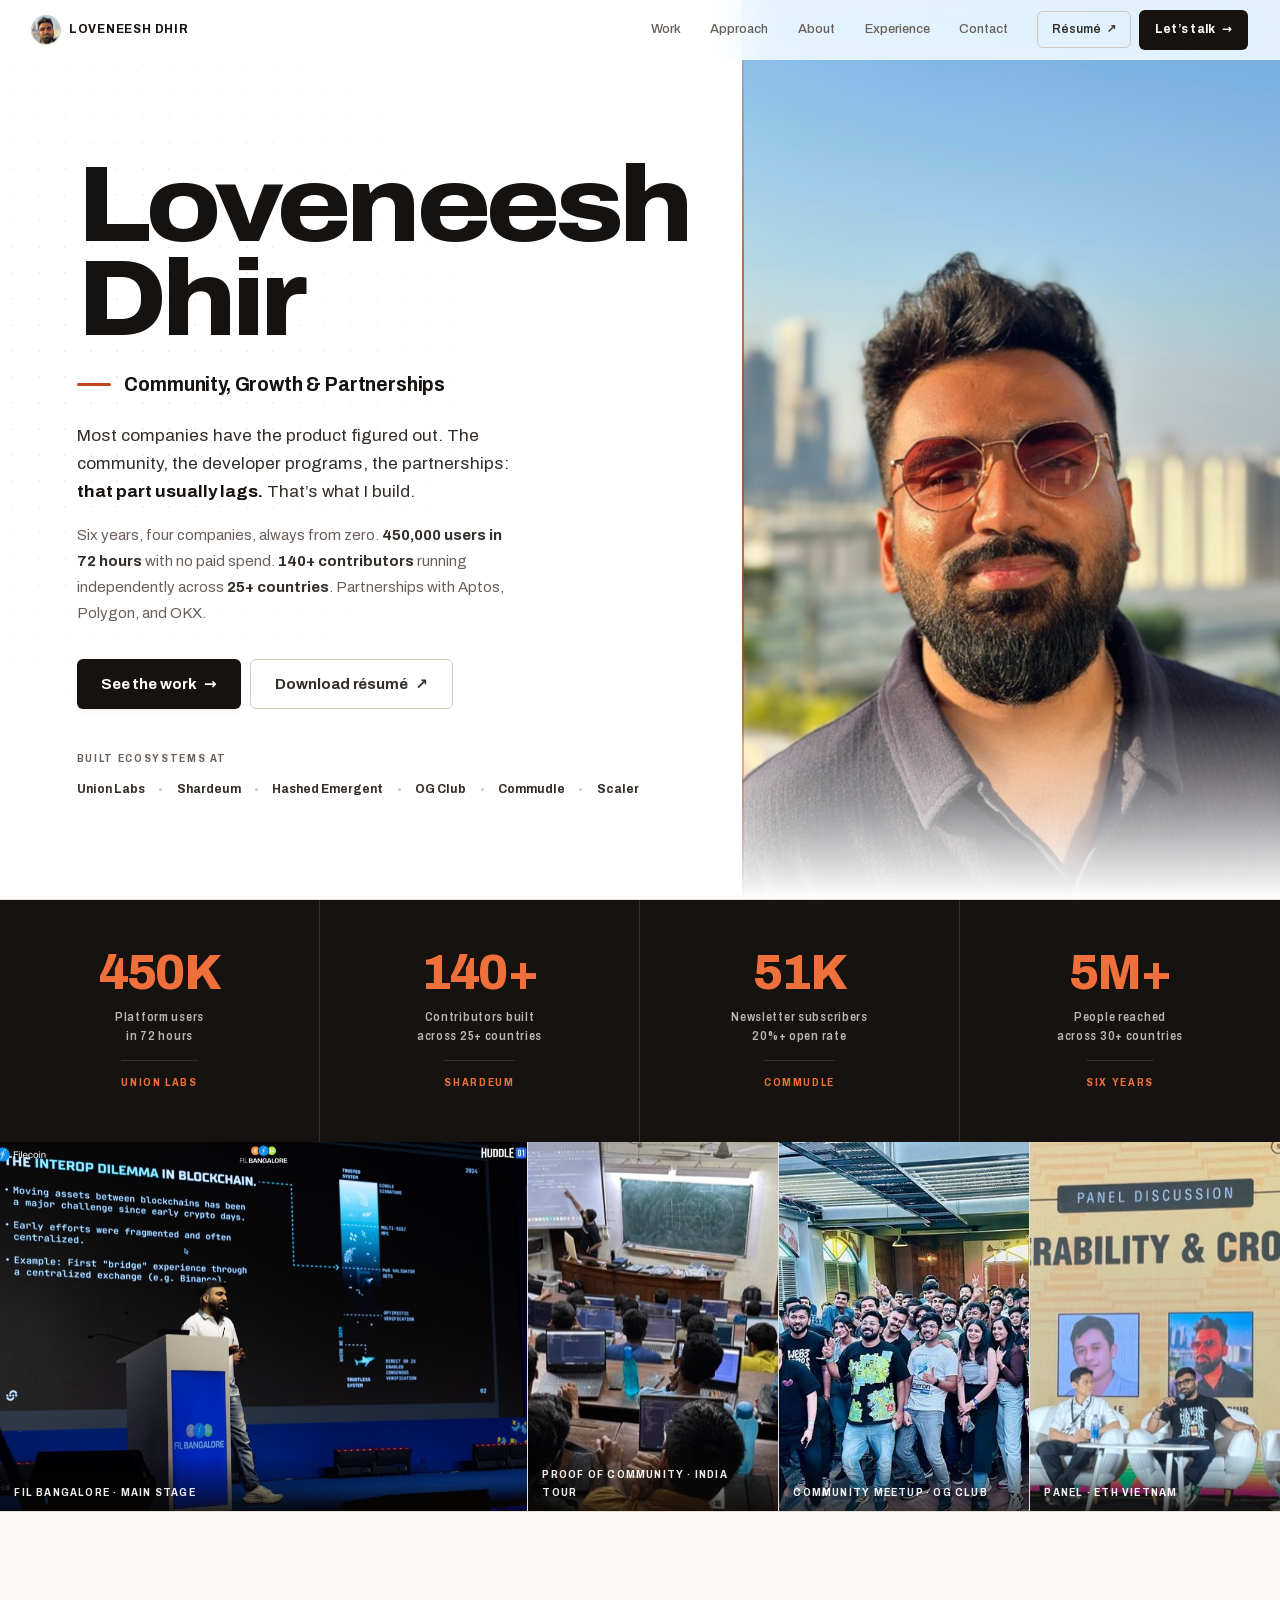
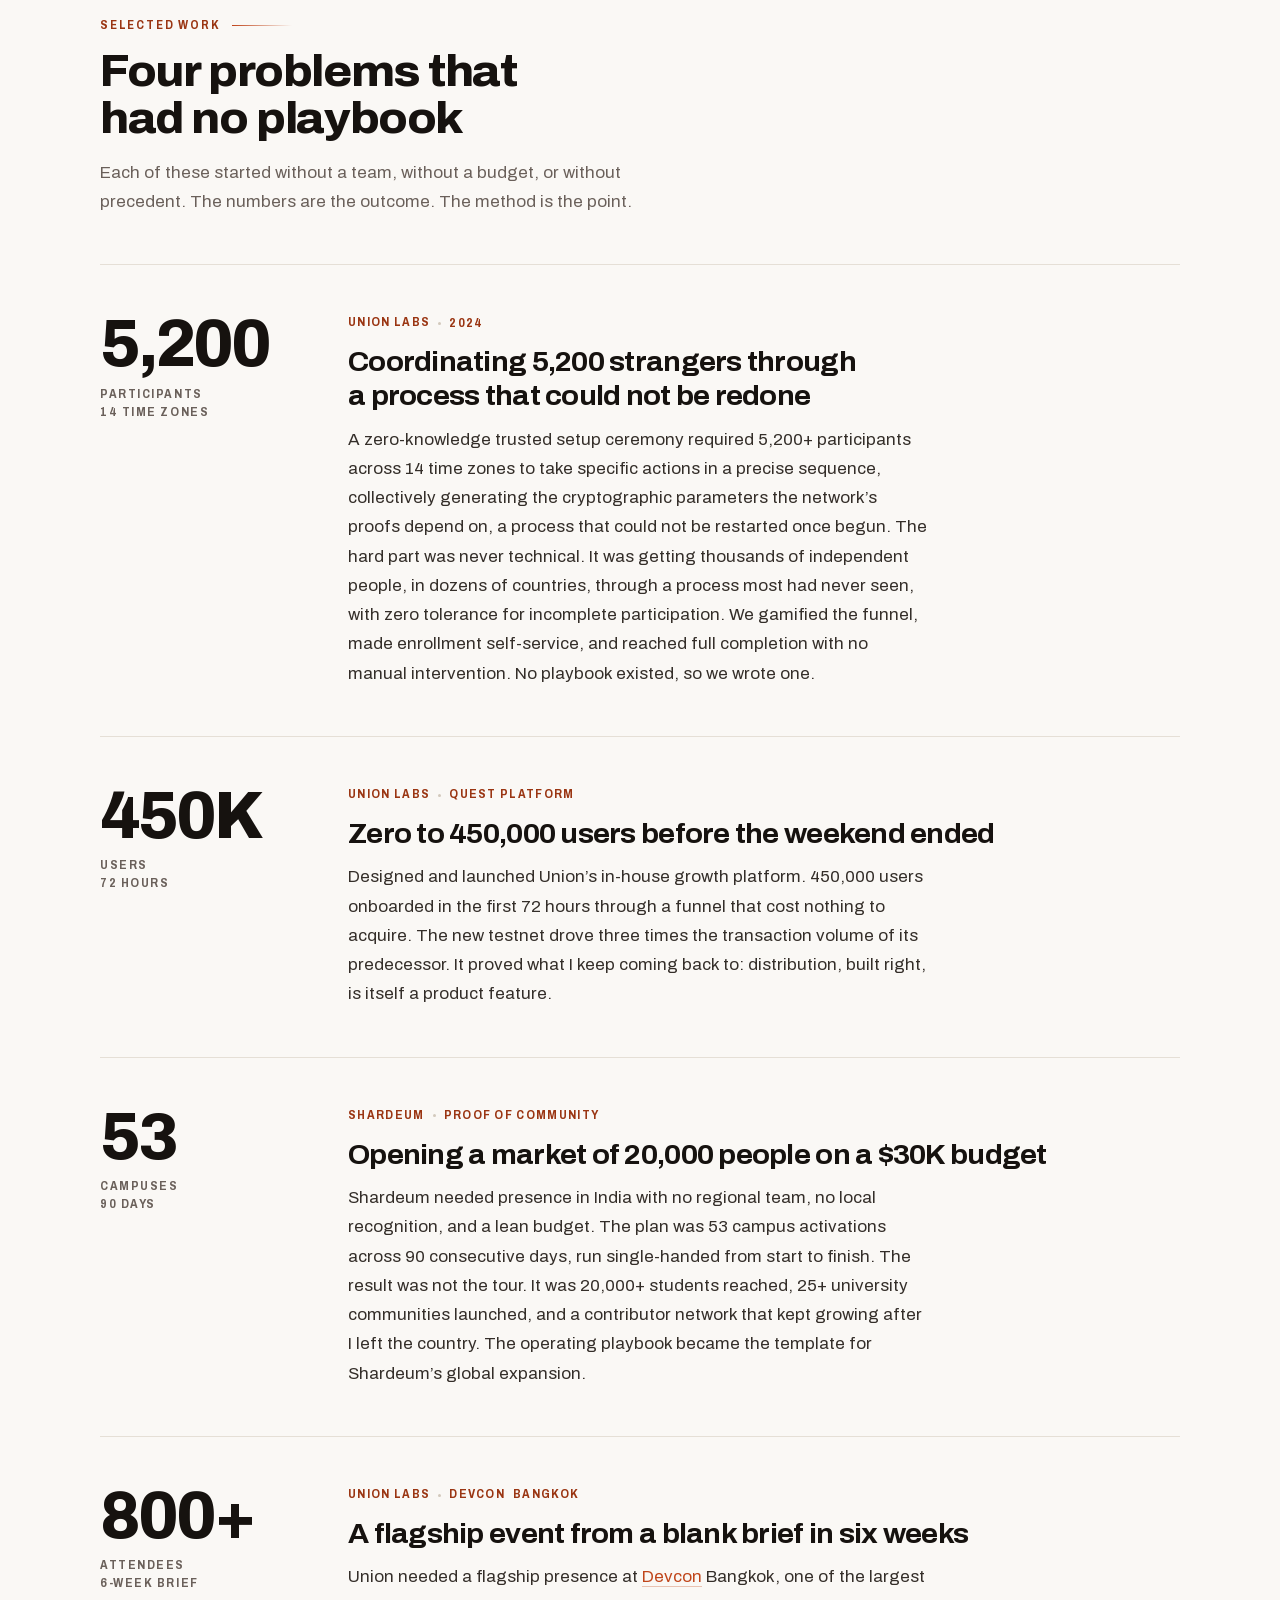
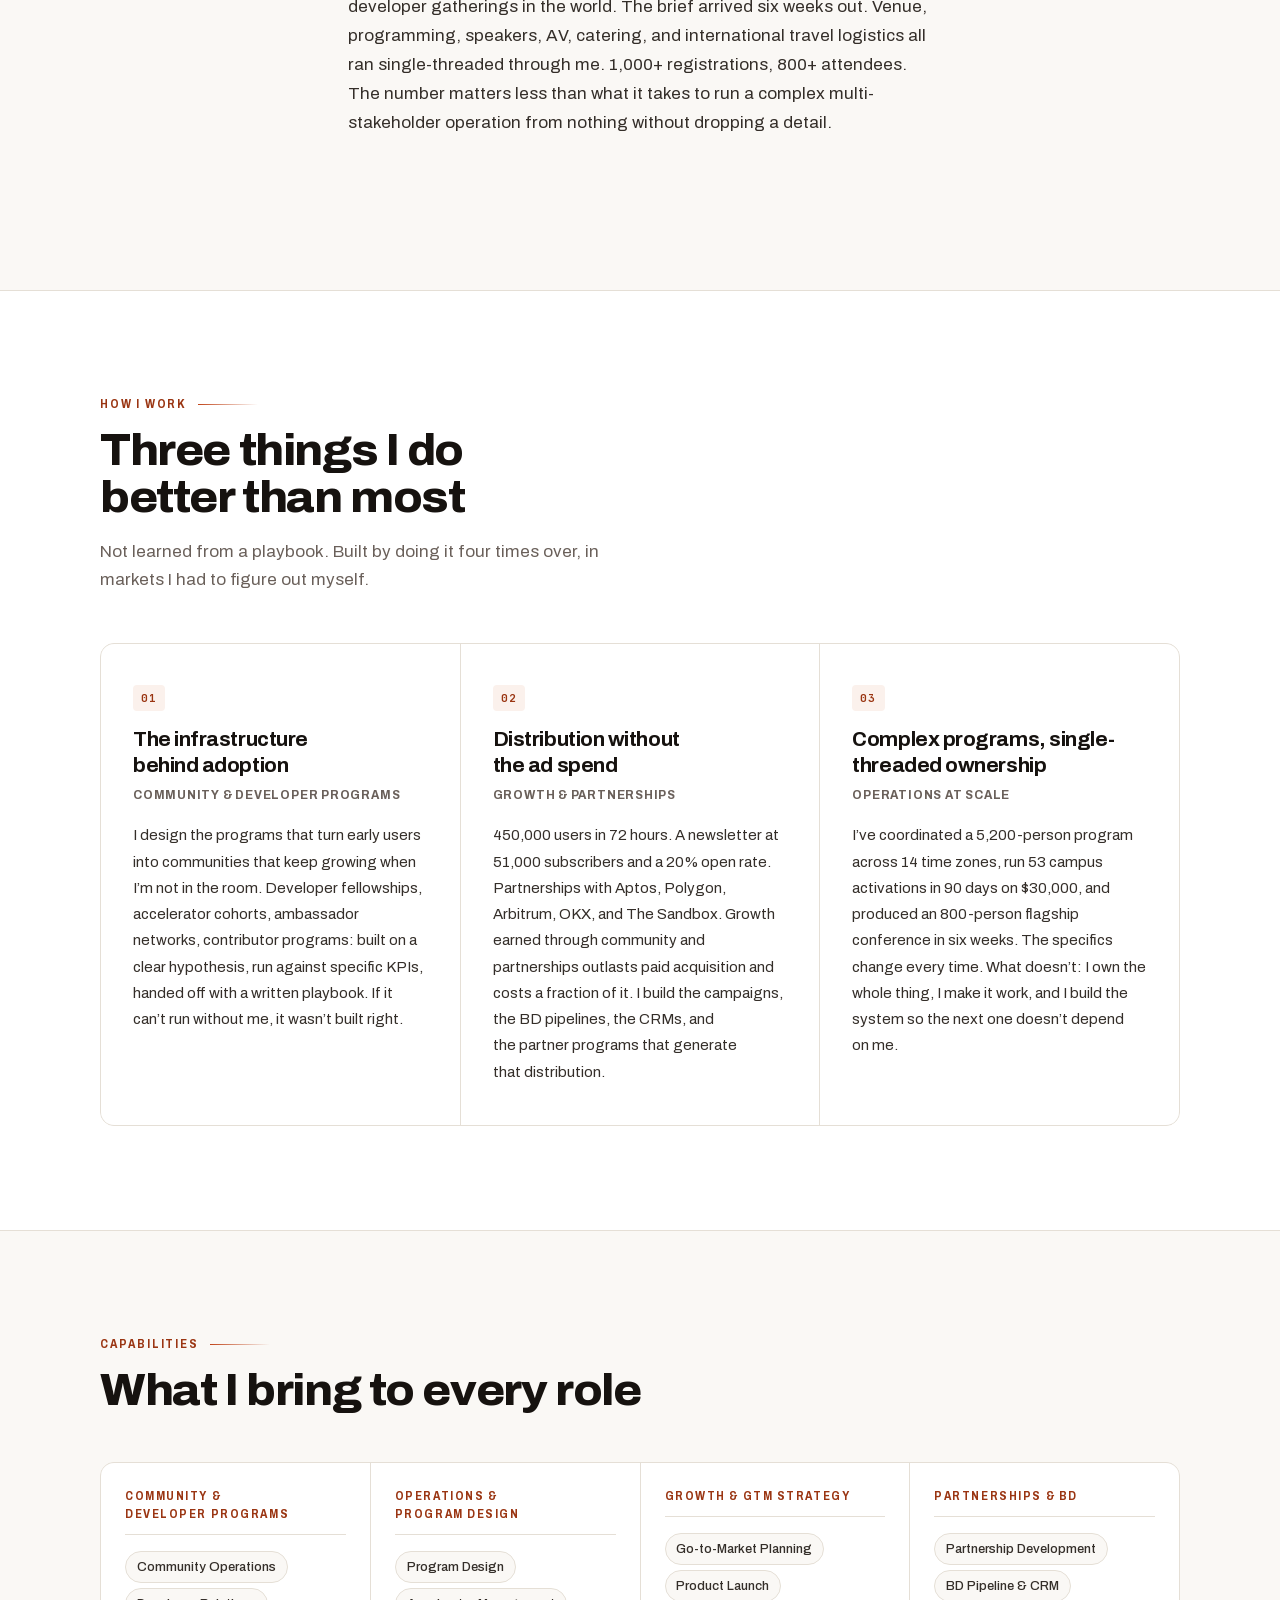
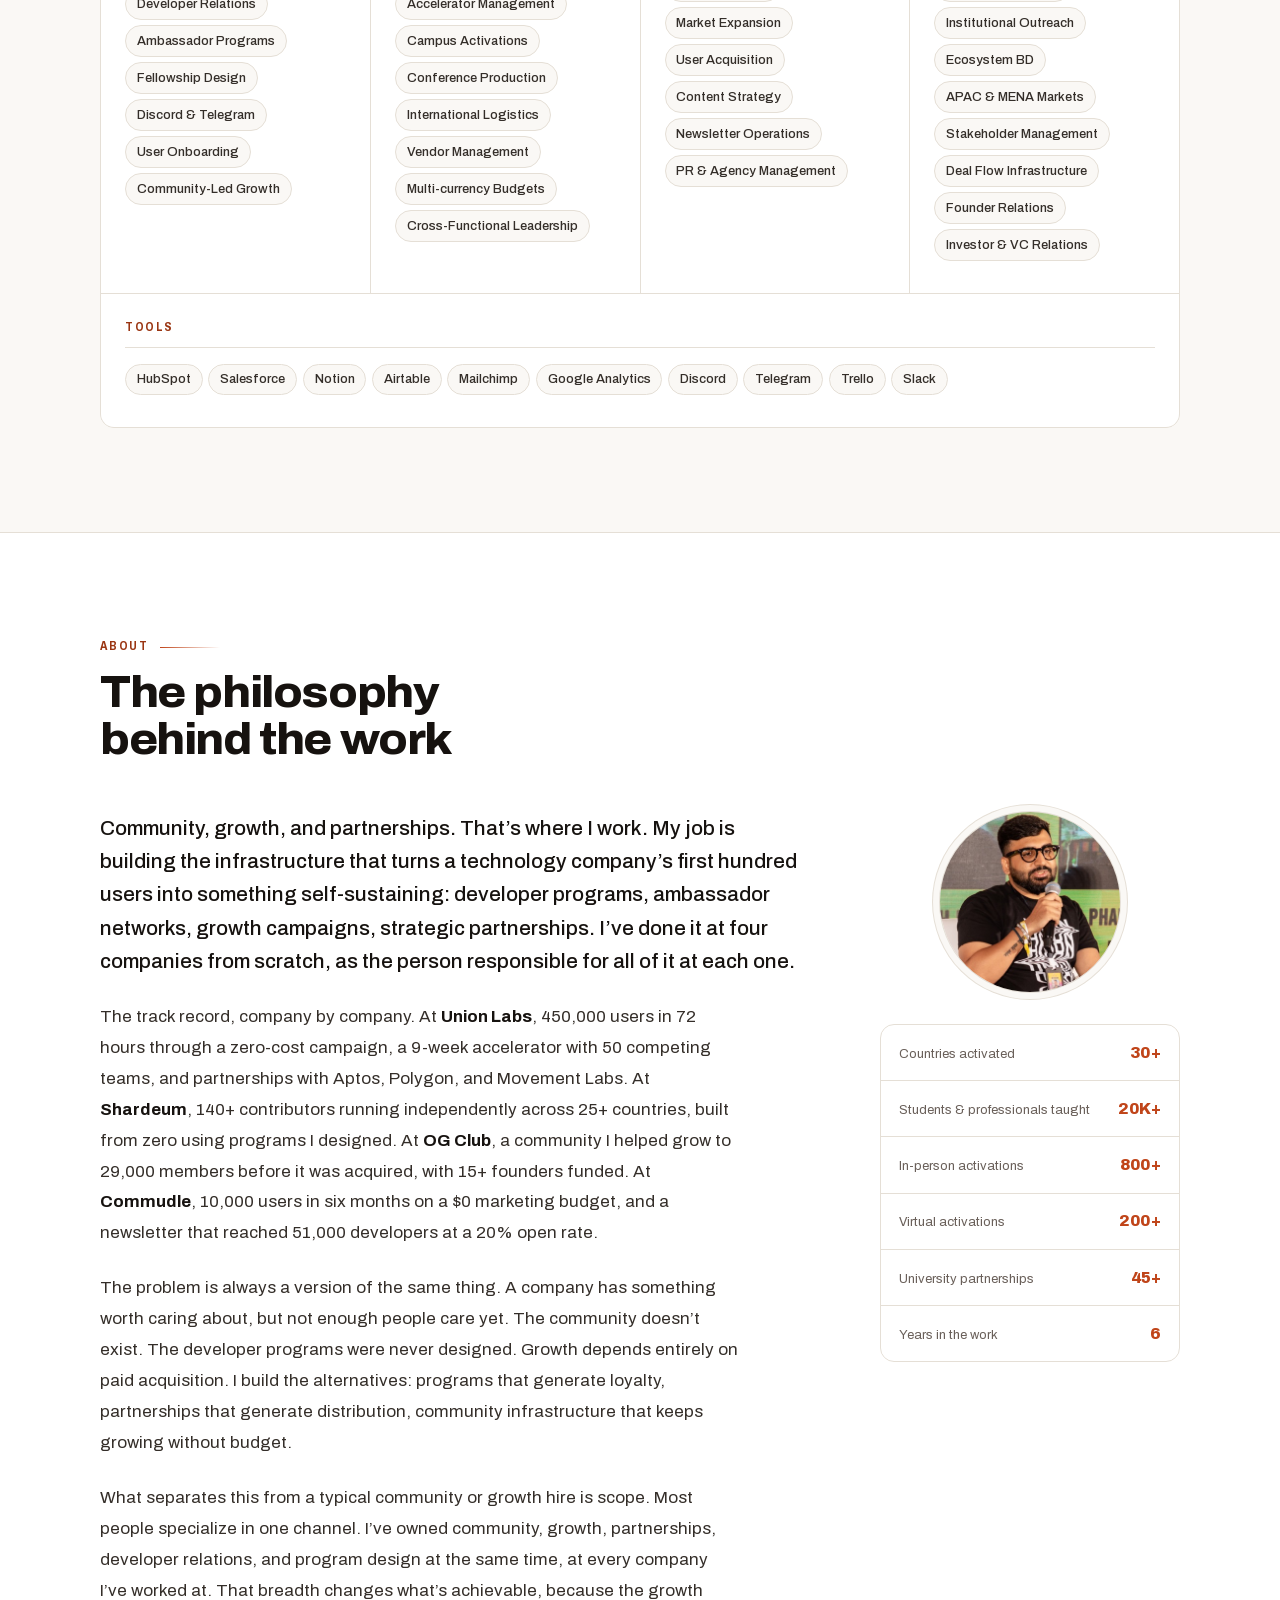
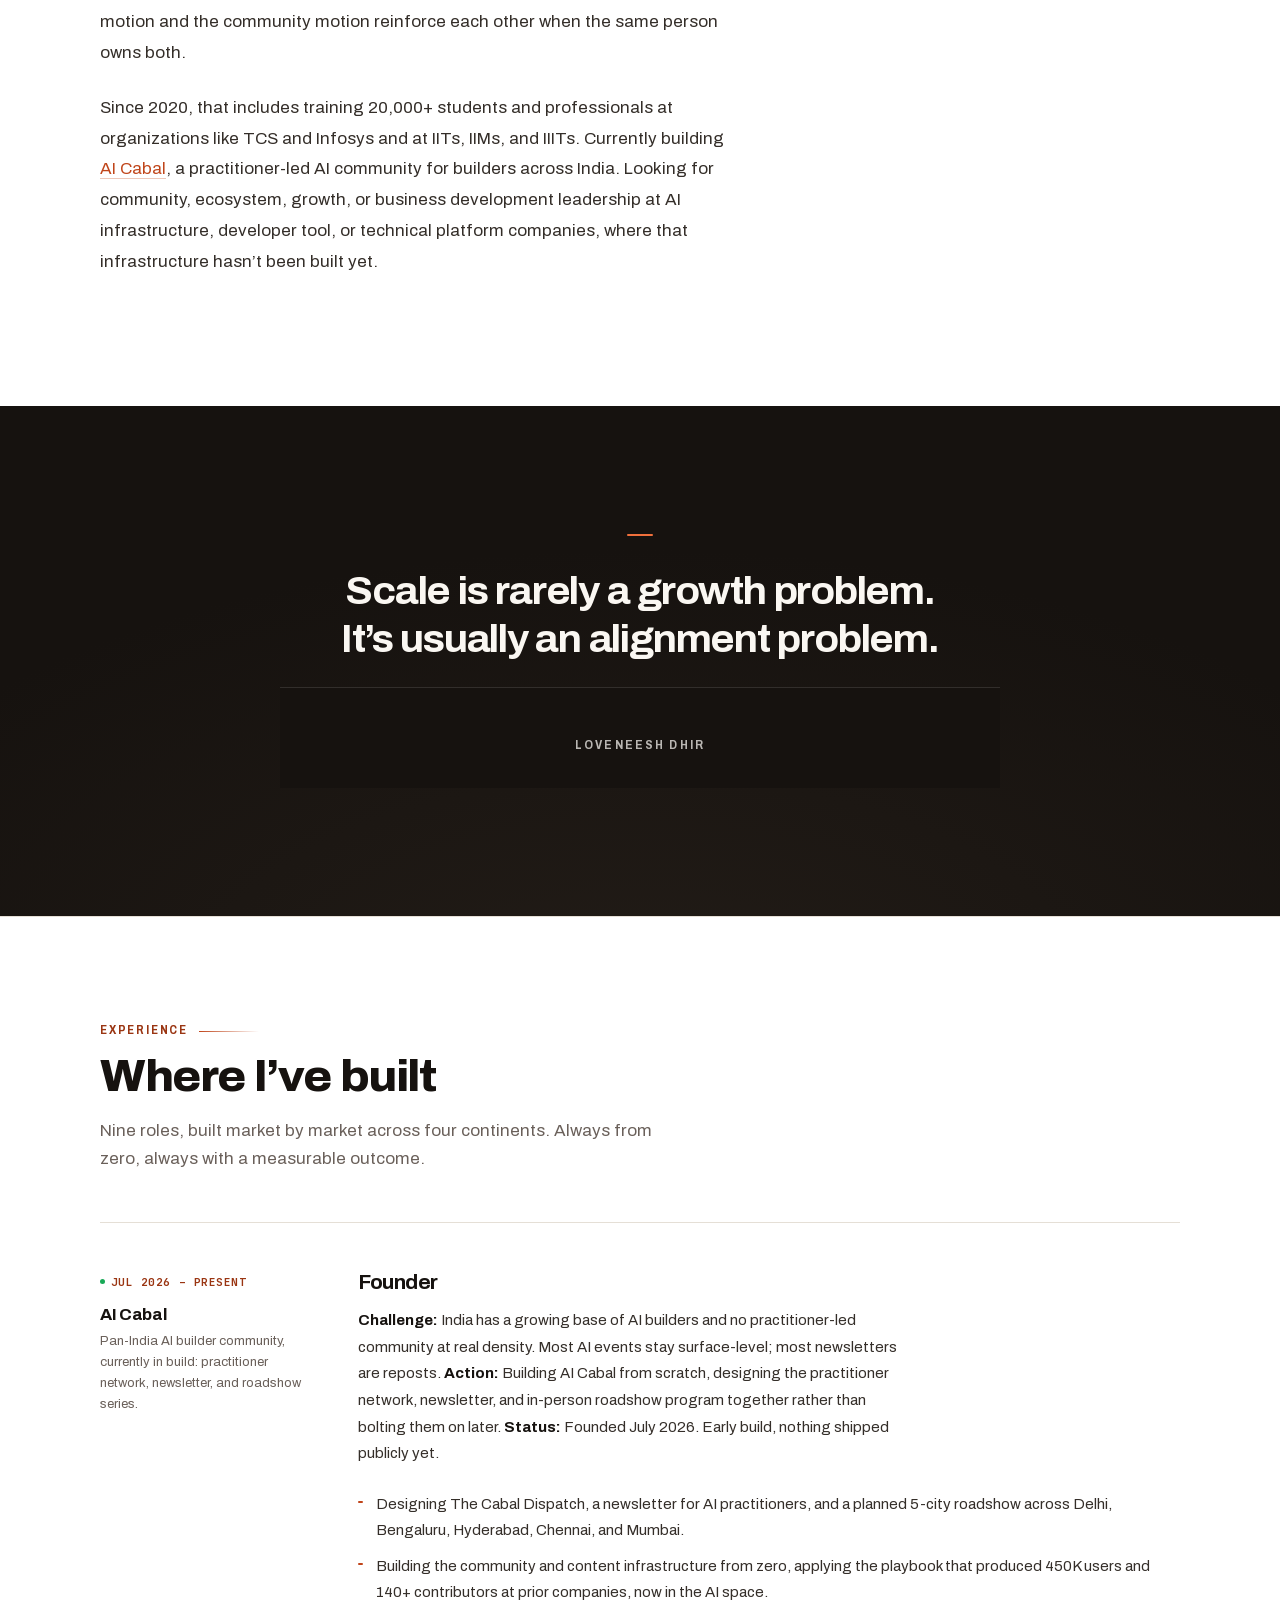
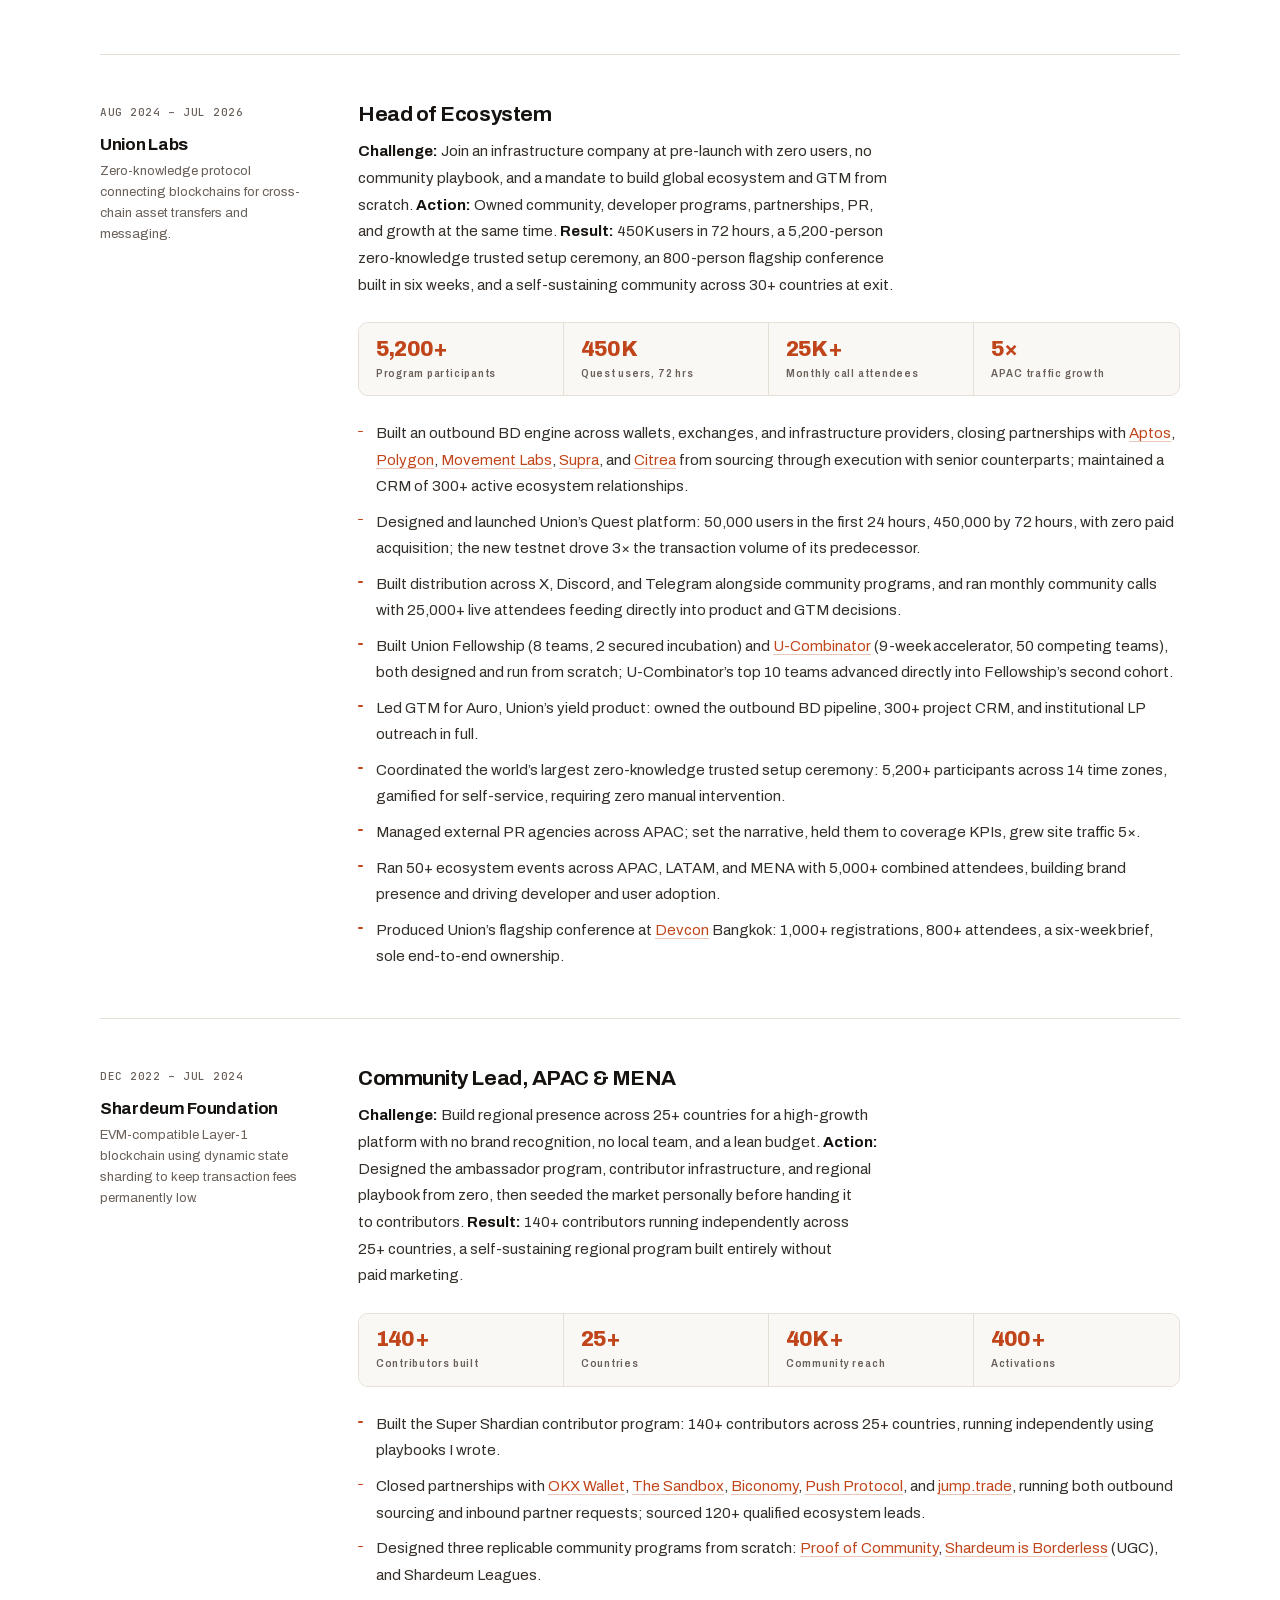
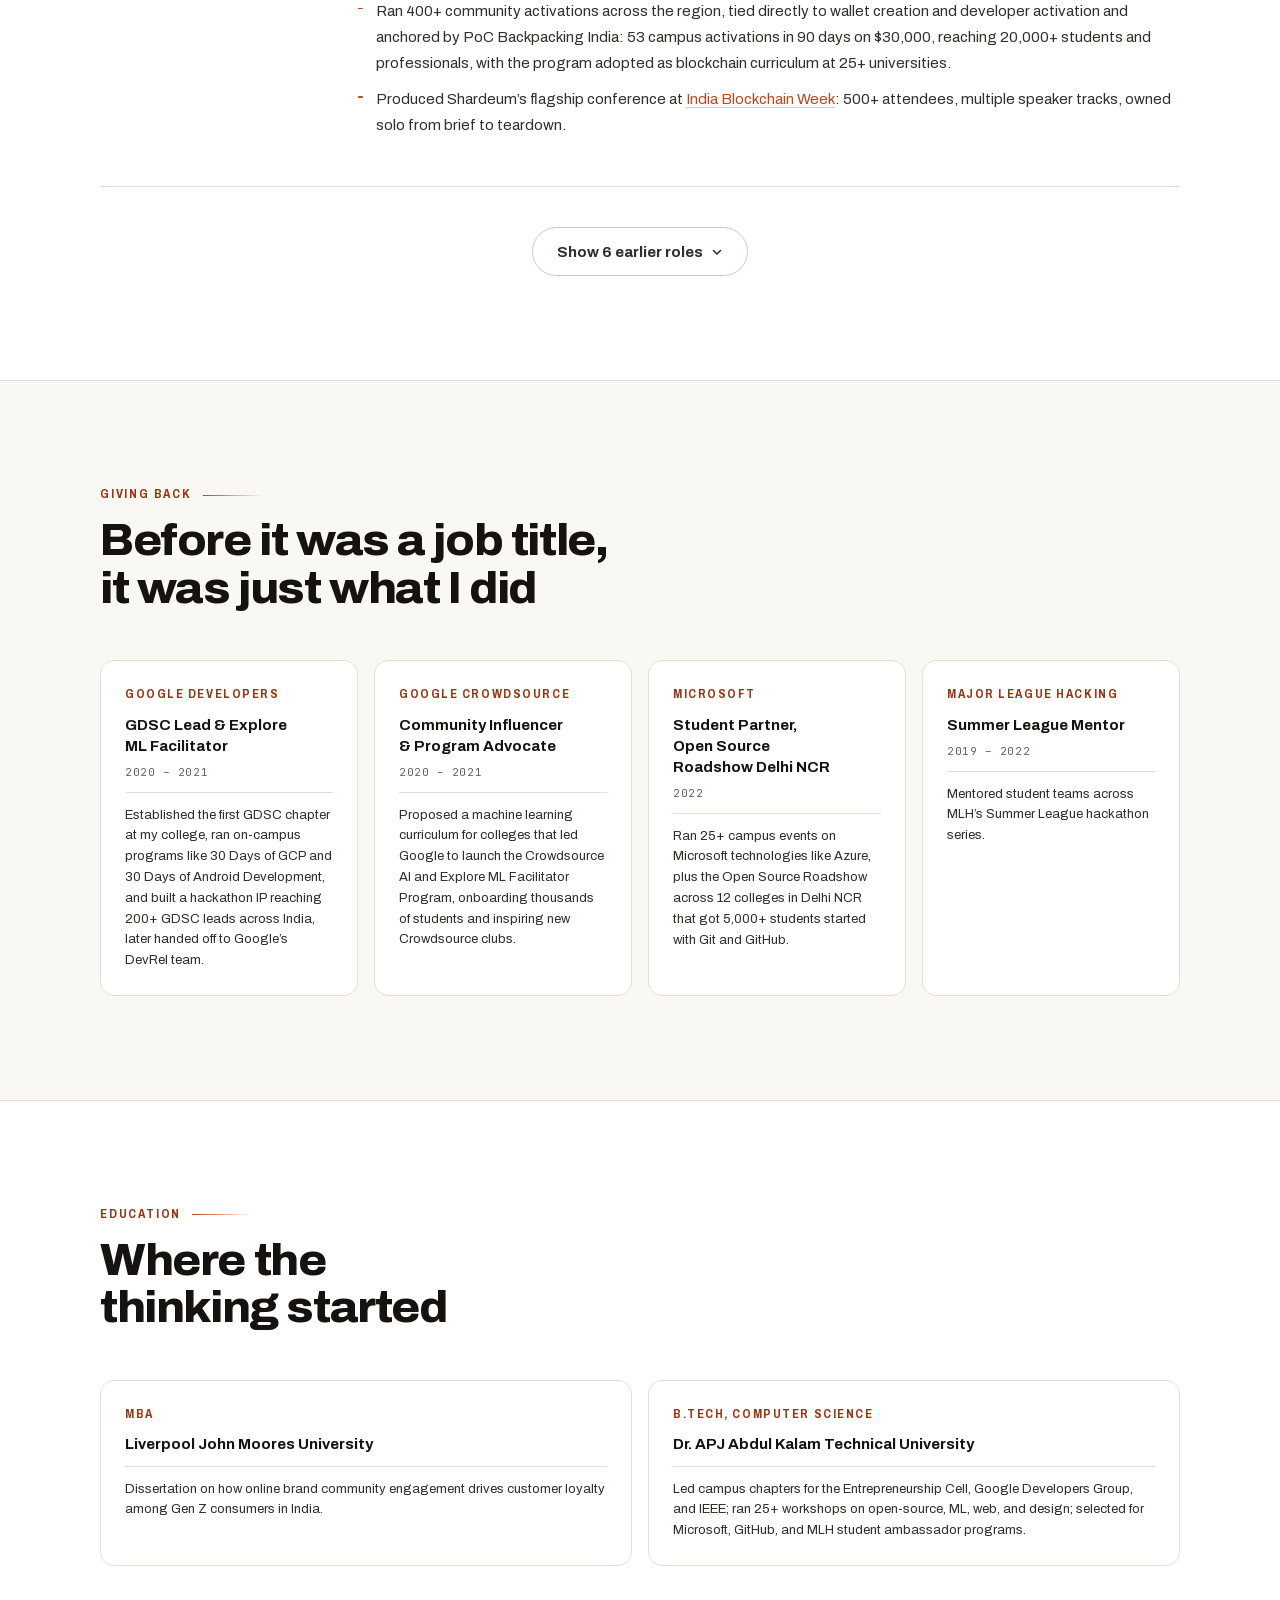
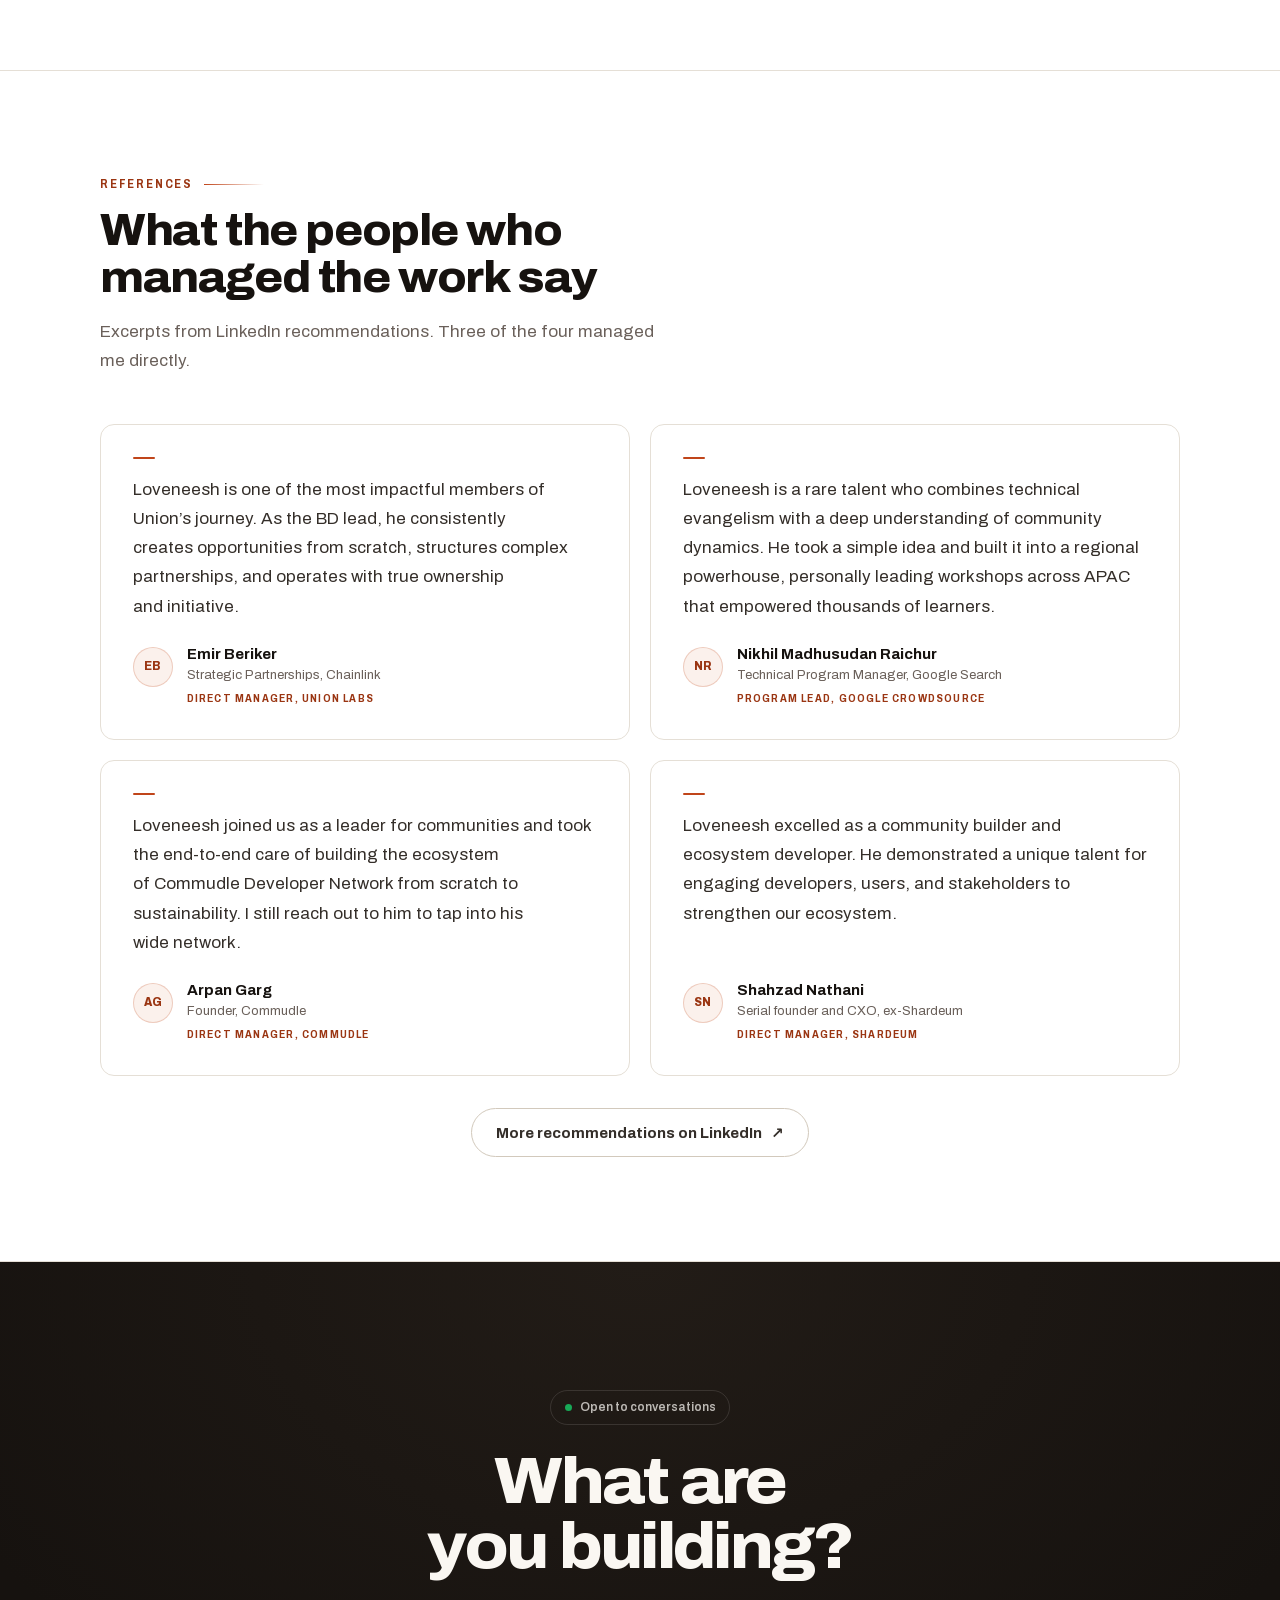
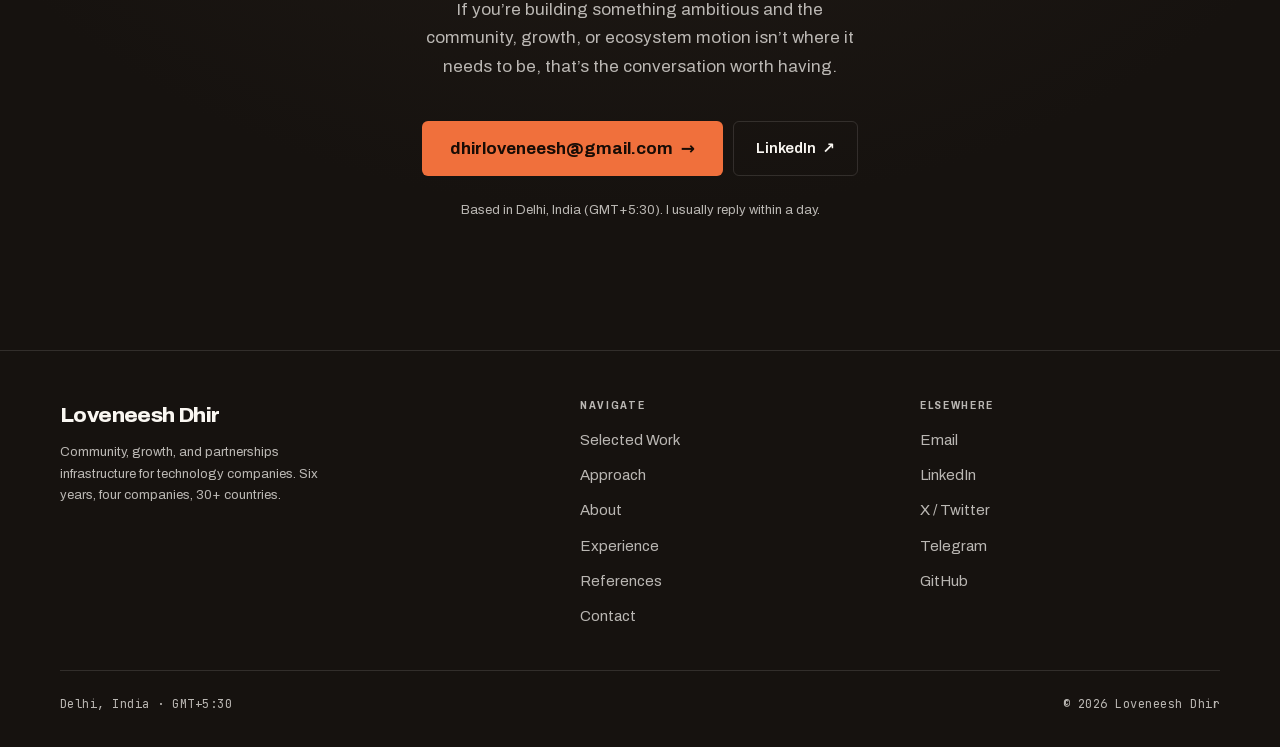
==== commit f85e308c: "Initial commit" ====
--- a/index.html
+++ b/index.html
@@ -1,728 +1,1937 @@
 <!DOCTYPE html>
 <html lang="en">
-  <head>
-    <title>Loveneesh Dhir's PORTFOLIO</title>
-    <meta charset="utf-8">
-	<meta name="viewport" content="width=device-width, initial-scale=1, shrink-to-fit=no">
-	<link rel="icon" href="images/aa.jpg">
-    
-    <link href="https://fonts.googleapis.com/css?family=Poppins:100,200,300,400,500,600,700,800,900" rel="stylesheet">
-
-    <link rel="stylesheet" href="css/open-iconic-bootstrap.min.css">
-    <link rel="stylesheet" href="css/animate.css">
-    
-    <link rel="stylesheet" href="css/owl.carousel.min.css">
-    <link rel="stylesheet" href="css/owl.theme.default.min.css">
-    <link rel="stylesheet" href="css/magnific-popup.css">
-
-    <link rel="stylesheet" href="css/aos.css">
-
-    <link rel="stylesheet" href="css/ionicons.min.css">
-    
-    <link rel="stylesheet" href="css/flaticon.css">
-    <link rel="stylesheet" href="css/icomoon.css">
-    <link rel="stylesheet" href="css/style.css">
-  </head>
-  <body data-spy="scroll" data-target=".site-navbar-target" data-offset="300">
-	  
-	  
-    <nav class="navbar navbar-expand-lg navbar-dark ftco_navbar ftco-navbar-light site-navbar-target" id="ftco-navbar">
-	    <div class="container">
-	      <a class="navbar-brand" href="index.html"><span>L</span>oveneesh Dhir</a>
-	      <button class="navbar-toggler js-fh5co-nav-toggle fh5co-nav-toggle" type="button" data-toggle="collapse" data-target="#ftco-nav" aria-controls="ftco-nav" aria-expanded="false" aria-label="Toggle navigation">
-	        <span class="oi oi-menu"></span> Menu
-	      </button>
-
-	      <div class="collapse navbar-collapse" id="ftco-nav">
-	        <ul class="navbar-nav nav ml-auto">
-	          <li class="nav-item"><a href="#home-section" class="nav-link"><span>Home</span></a></li>
-	          <li class="nav-item"><a href="#about-section" class="nav-link"><span>About</span></a></li>
-			  <li class="nav-item"><a href="#resume-section" class="nav-link"><span>Resume</span></a></li>
-			  <li class="nav-item"><a href="#talks-section" class="nav-link"><span>Talks</span></a></li>
-	          <li class="nav-item"><a href="#contact-section" class="nav-link"><span>Contact</span></a></li>
-	        </ul>
-	      </div>
-	    </div>
-	  </nav>
-	  <section class="hero-wrap js-fullheight">
-      <div class="overlay"></div>
-      <div class="container">
-        <div class="row no-gutters slider-text js-fullheight justify-content-center align-items-center">
-          <div class="col-lg-8 col-md-6 ftco-animate d-flex align-items-center">
-          	<div class="text text-center">
-          		<span class="subheading">Hey! I am</span>
-		  				<h1>Loveneesh Dhir</h1>
-			  				<h2>I'm a 
-								  <span
-								     class="txt-rotate"
-								     data-period="2000"
-								     data-rotate='[ "Data Science Freak.", "Developer.", "Community Builder.", "Blogger." ]'></span>
-								</h2>
-							</div>
-            </div>
+<head>
+<meta charset="UTF-8">
+<meta name="viewport" content="width=device-width, initial-scale=1, viewport-fit=cover">
+<title>Loveneesh Dhir | Community, Growth &amp; Partnerships</title>
+<meta name="description" content="Loveneesh Dhir builds community infrastructure, developer programs, and strategic partnerships for technology companies. 450,000 users in 72 hours. 140+ contributors across 25+ countries.">
+<meta name="author" content="Loveneesh Dhir">
+<meta name="theme-color" content="#FFFFFF" media="(prefers-color-scheme: light)">
+<meta name="theme-color" content="#14110F" media="(prefers-color-scheme: dark)">
+<meta property="og:title" content="Loveneesh Dhir | Community, Growth &amp; Partnerships">
+<meta property="og:description" content="Six years, four companies. 450,000 users in 72 hours. 140+ contributors across 25+ countries. One motion.">
+<meta property="og:type" content="profile">
+<link rel="icon" type="image/png" sizes="64x64" href="favicon.png">
+<link rel="apple-touch-icon" href="favicon.png">
+<script type="application/ld+json">
+{
+  "@context":"https://schema.org",
+  "@type":"Person",
+  "name":"Loveneesh Dhir",
+  "jobTitle":"Head of Community, Ecosystem & Growth",
+  "description":"Builds community infrastructure, developer programs, and strategic partnerships for technology companies.",
+  "email":"mailto:dhirloveneesh@gmail.com",
+  "address":{"@type":"PostalAddress","addressLocality":"Delhi","addressCountry":"IN"},
+  "knowsAbout":["Community Building","Ecosystem Growth","Go-to-Market Strategy","Business Development","Partnerships","Developer Programs","Community-Led Growth","User Acquisition"],
+  "sameAs":[
+    "https://www.linkedin.com/in/loveneeshdhir/",
+    "https://x.com/LoveneeshDhir",
+    "https://github.com/loveneeshdhir",
+    "https://t.me/loveneeshdhir"
+  ]
+}
+</script>
+<style>
+/* ============ FONTS ============ */
+@font-face{
+  font-family:'Archivo';
+  font-style:normal;
+  font-weight:400 800;
+  font-stretch:62% 125%;
+  src:url(font-archivo.woff2) format('woff2');
+}
+@font-face{
+  font-family:'JBMono';
+  font-style:normal;
+  font-weight:400 700;
+  src:url(font-mono.woff2) format('woff2');
+}
+
+/* ============ TOKENS ============ */
+:root{
+  color-scheme:light;
+  --paper:#FFFFFF;
+  --paper-2:#FAF8F5;
+  --paper-3:#F1ECE4;
+  --line:#E5DFD6;
+  --line-2:#D2C9BC;
+  --ink:#16120F;
+  --ink-2:#342E29;
+  --ink-3:#6A605A;
+  --rust:#C0451A;
+  --rust-2:#9A3512;
+  --rust-wash:#FBF1EC;
+  --shadow-sm:0 1px 2px rgba(22,18,15,.05),0 2px 8px rgba(22,18,15,.04);
+  --shadow-md:0 4px 12px rgba(22,18,15,.07),0 12px 32px rgba(22,18,15,.06);
+  --shadow-lg:0 8px 24px rgba(22,18,15,.09),0 24px 56px rgba(22,18,15,.08);
+
+  /* contrast band: dark panel that stays dark in both themes */
+  --band:#16120F;
+  --band-2:#221C17;
+  --band-ink:#FAF7F2;
+  --band-ink-2:rgba(250,247,242,.72);
+  --band-line:rgba(250,247,242,.12);
+  --band-accent:#F0703C;
+
+  --f-sans:'Archivo',system-ui,-apple-system,'Segoe UI',Helvetica,Arial,sans-serif;
+  --f-mono:'JBMono',ui-monospace,'SF Mono',Menlo,Consolas,monospace;
+  --sel-ink:#FFFFFF;
+  --nav-bg:rgba(255,255,255,.82);
+
+  /* type scale */
+  --t-2xs:.6875rem;
+  --t-xs:.75rem;
+  --t-sm:.8125rem;
+  --t-md:.9375rem;
+  --t-base:1rem;
+  --t-lg:1.0625rem;
+  --t-xl:clamp(1.125rem,1.6vw,1.3125rem);
+  --t-2xl:clamp(1.375rem,2.4vw,1.75rem);
+  --t-3xl:clamp(1.875rem,3.6vw,2.75rem);
+  --t-4xl:clamp(2.5rem,5.5vw,4rem);
+  --t-hero:clamp(3.1rem,8.4vw,7.5rem);
+
+  /* space scale */
+  --s1:.25rem; --s2:.5rem; --s3:.75rem; --s4:1rem; --s5:1.5rem;
+  --s6:2rem; --s7:2.5rem; --s8:3rem; --s9:4rem; --s10:5rem;
+  --s11:6.5rem; --s12:8rem;
+
+  --r-xs:4px; --r-sm:6px; --r:10px; --r-lg:14px; --r-full:999px;
+  --w:1080px;
+  --nav-h:60px;
+  --ease:cubic-bezier(.22,.61,.36,1);
+}
+@media (prefers-color-scheme:dark){
+  :root{
+    color-scheme:dark;
+    --paper:#14110F;
+    --paper-2:#1B1714;
+    --paper-3:#251F1A;
+    --line:#2C2621;
+    --line-2:#3D352E;
+    --ink:#F7F3EC;
+    --ink-2:#D8D0C7;
+    --ink-3:#9A9089;
+    --rust:#F0703C;
+    --rust-2:#F5936A;
+    --rust-wash:#251912;
+    --shadow-sm:0 1px 2px rgba(0,0,0,.4);
+    --shadow-md:0 4px 12px rgba(0,0,0,.45),0 12px 32px rgba(0,0,0,.35);
+    --shadow-lg:0 8px 24px rgba(0,0,0,.5),0 24px 56px rgba(0,0,0,.4);
+    --band:#0D0B09;
+    --band-2:#171310;
+    --sel-ink:#14110F;
+    --nav-bg:rgba(20,17,15,.82);
+  }
+}
+:root[data-theme="dark"]{
+  color-scheme:dark;
+  --paper:#14110F; --paper-2:#1B1714; --paper-3:#251F1A;
+  --line:#2C2621; --line-2:#3D352E;
+  --ink:#F7F3EC; --ink-2:#D8D0C7; --ink-3:#9A9089;
+  --rust:#F0703C; --rust-2:#F5936A; --rust-wash:#251912;
+  --shadow-sm:0 1px 2px rgba(0,0,0,.4);
+  --shadow-md:0 4px 12px rgba(0,0,0,.45),0 12px 32px rgba(0,0,0,.35);
+  --shadow-lg:0 8px 24px rgba(0,0,0,.5),0 24px 56px rgba(0,0,0,.4);
+  --band:#0D0B09; --band-2:#171310;
+  --sel-ink:#14110F; --nav-bg:rgba(20,17,15,.82);
+}
+:root[data-theme="light"]{
+  color-scheme:light;
+  --paper:#FFFFFF; --paper-2:#FAF8F5; --paper-3:#F1ECE4;
+  --line:#E5DFD6; --line-2:#D2C9BC;
+  --ink:#16120F; --ink-2:#342E29; --ink-3:#6A605A;
+  --rust:#C0451A; --rust-2:#9A3512; --rust-wash:#FBF1EC;
+  --shadow-sm:0 1px 2px rgba(22,18,15,.05),0 2px 8px rgba(22,18,15,.04);
+  --shadow-md:0 4px 12px rgba(22,18,15,.07),0 12px 32px rgba(22,18,15,.06);
+  --shadow-lg:0 8px 24px rgba(22,18,15,.09),0 24px 56px rgba(22,18,15,.08);
+  --band:#16120F; --band-2:#221C17;
+  --sel-ink:#FFFFFF; --nav-bg:rgba(255,255,255,.82);
+}
+
+/* ============ RESET ============ */
+*,*::before,*::after{box-sizing:border-box;margin:0;padding:0}
+/* the UA's [hidden]{display:none} loses to any author display rule, so the
+   experience rows (display:grid) ignored their hidden attribute entirely */
+[hidden]{display:none!important}
+html{scroll-behavior:smooth;scroll-padding-top:calc(var(--nav-h) + 1rem);-webkit-text-size-adjust:100%}
+body{
+  background:var(--paper);color:var(--ink-2);
+  font-family:var(--f-sans);font-size:var(--t-base);
+  font-weight:400;font-stretch:100%;line-height:1.65;
+  -webkit-font-smoothing:antialiased;-moz-osx-font-smoothing:grayscale;
+  text-rendering:optimizeLegibility;
+  overflow-x:hidden;
+}
+body.menu-open{overflow:hidden}
+img{display:block;max-width:100%}
+a{color:inherit;text-decoration:none}
+button{font:inherit;color:inherit;background:none;border:none;cursor:pointer}
+ul{list-style:none}
+h1,h2,h3,h4{font-weight:700;line-height:1.15;color:var(--ink);text-wrap:balance}
+::selection{background:var(--rust);color:var(--sel-ink)}
+main:focus{outline:none}
+
+/* focus */
+:focus-visible{
+  outline:2px solid var(--rust);
+  outline-offset:3px;
+  border-radius:var(--r-xs);
+}
+.sr-only{
+  position:absolute;width:1px;height:1px;padding:0;margin:-1px;
+  overflow:hidden;clip:rect(0,0,0,0);white-space:nowrap;border:0;
+}
+.skip{
+  position:fixed;top:0;left:0;z-index:400;
+  transform:translateY(-110%);
+  background:var(--ink);color:var(--paper);
+  padding:.85rem 1.4rem;font-size:var(--t-sm);font-weight:700;
+  border-radius:0 0 var(--r) 0;
+  transition:transform .2s var(--ease);
+}
+.skip:focus{transform:none}
+
+/* ============ TYPE ROLES ============ */
+.label{
+  font-family:var(--f-sans);
+  font-size:var(--t-xs);font-weight:700;font-stretch:84%;
+  letter-spacing:.15em;text-transform:uppercase;
+  color:var(--rust-2);
+}
+.display{font-weight:800;font-stretch:110%;letter-spacing:-.035em;line-height:1.02}
+.data{font-weight:800;font-stretch:96%;letter-spacing:-.03em;font-variant-numeric:tabular-nums;line-height:1}
+.mono{font-family:var(--f-mono);font-variant-numeric:tabular-nums}
+
+/* ============ LAYOUT ============ */
+.wrap{max-width:calc(var(--w) + 5rem);margin:0 auto;padding:0 2.5rem}
+.section{padding:var(--s11) 0;border-top:1px solid var(--line)}
+.sec-head{max-width:62ch;margin-bottom:var(--s8)}
+.sec-head .label{
+  display:flex;align-items:center;gap:.7rem;margin-bottom:var(--s3);
+}
+.sec-head .label::after{
+  content:'';height:1px;flex:1;max-width:60px;
+  background:linear-gradient(to right,var(--rust),transparent);
+}
+.sec-h{font-size:var(--t-3xl);font-weight:800;font-stretch:106%;letter-spacing:-.032em;line-height:1.08}
+.sec-sub{
+  font-size:var(--t-lg);color:var(--ink-3);line-height:1.7;
+  max-width:56ch;margin-top:var(--s4);text-wrap:pretty;
+}
+
+/* ============ NAV ============ */
+#nav{
+  position:fixed;inset:0 0 auto 0;z-index:200;
+  height:var(--nav-h);
+  display:flex;align-items:center;gap:1rem;
+  padding:0 max(1.25rem,2.5vw);
+  background:var(--paper);
+  background:var(--nav-bg);
+  backdrop-filter:saturate(180%) blur(20px);
+  -webkit-backdrop-filter:saturate(180%) blur(20px);
+  border-bottom:1px solid transparent;
+  transition:border-color .3s,background .3s;
+}
+body.scrolled #nav{border-bottom-color:var(--line)}
+#progress{
+  position:absolute;left:0;bottom:-1px;height:2px;width:100%;
+  background:var(--rust);transform:scaleX(0);transform-origin:0 50%;
+  will-change:transform;
+}
+.nav-id{
+  display:flex;align-items:center;gap:.55rem;
+  min-height:44px;padding-right:.5rem;
+  font-size:var(--t-sm);font-weight:700;font-stretch:88%;
+  letter-spacing:.06em;text-transform:uppercase;color:var(--ink);
+  margin-right:auto;flex-shrink:0;
+}
+.nav-mark{
+  width:28px;height:28px;border-radius:50%;
+  object-fit:cover;flex-shrink:0;
+  box-shadow:0 0 0 1px var(--line-2),0 0 0 3px var(--paper);
+  transition:box-shadow .2s;
+}
+.nav-id:hover .nav-mark{box-shadow:0 0 0 1px var(--rust),0 0 0 3px var(--paper)}
+.nav-links{display:flex;gap:.25rem;align-items:center}
+.nav-links a{
+  position:relative;
+  display:block;padding:.55rem .8rem;
+  font-size:var(--t-sm);font-weight:500;color:var(--ink-3);
+  border-radius:var(--r-sm);
+  transition:color .2s,background .2s;
+}
+.nav-links a:hover{color:var(--ink);background:var(--paper-3)}
+.nav-links a[aria-current="true"]{color:var(--ink);font-weight:700}
+.nav-links a[aria-current="true"]::after{
+  content:'';position:absolute;left:.8rem;right:.8rem;bottom:.28rem;
+  height:2px;border-radius:2px;background:var(--rust);
+}
+.nav-act{display:flex;align-items:center;gap:.5rem;flex-shrink:0}
+.nav-ghost{
+  display:inline-flex;align-items:center;gap:.35rem;
+  padding:.5rem .85rem;
+  font-size:var(--t-xs);font-weight:600;color:var(--ink-2);
+  border:1px solid var(--line-2);border-radius:var(--r-sm);
+  transition:border-color .2s,color .2s,background .2s;
+}
+.nav-ghost:hover{border-color:var(--ink-3);background:var(--paper-2);color:var(--ink)}
+.nav-cta{
+  display:inline-flex;align-items:center;gap:.4rem;
+  min-height:40px;padding:.55rem 1rem;
+  background:var(--ink);color:var(--paper);
+  font-size:var(--t-xs);font-weight:700;letter-spacing:.02em;
+  border-radius:var(--r-sm);
+  transition:background .2s,transform .18s var(--ease);
+}
+.nav-cta:hover{background:var(--rust);color:#fff;transform:translateY(-1px)}
+.nav-toggle{
+  display:none;
+  width:44px;height:44px;margin-right:-.5rem;
+  align-items:center;justify-content:center;
+  border-radius:var(--r-sm);color:var(--ink);
+}
+.nav-toggle:hover{background:var(--paper-3)}
+.nav-toggle span{
+  display:block;width:19px;height:1.5px;background:currentColor;border-radius:2px;
+  position:relative;transition:transform .28s var(--ease),background .2s;
+}
+.nav-toggle span::before,.nav-toggle span::after{
+  content:'';position:absolute;left:0;width:19px;height:1.5px;
+  background:currentColor;border-radius:2px;
+  transition:transform .28s var(--ease),top .2s;
+}
+.nav-toggle span::before{top:-6px}
+.nav-toggle span::after{top:6px}
+body.menu-open .nav-toggle span{background:transparent}
+body.menu-open .nav-toggle span::before{top:0;transform:rotate(45deg)}
+body.menu-open .nav-toggle span::after{top:0;transform:rotate(-45deg)}
+
+/* MOBILE MENU */
+#menu{
+  position:fixed;inset:var(--nav-h) 0 0 0;z-index:190;
+  background:var(--paper);
+  padding:var(--s6) max(1.25rem,2.5vw) var(--s8);
+  display:flex;flex-direction:column;
+  opacity:0;visibility:hidden;transform:translateY(-8px);
+  transition:opacity .26s var(--ease),transform .26s var(--ease),visibility .26s;
+  overflow-y:auto;
+}
+body.menu-open #menu{opacity:1;visibility:visible;transform:none}
+#menu ul{display:flex;flex-direction:column}
+#menu li{border-bottom:1px solid var(--line)}
+#menu a.m-link{
+  display:flex;align-items:baseline;gap:.9rem;
+  padding:1.15rem .25rem;
+  font-size:1.4rem;font-weight:700;font-stretch:104%;
+  letter-spacing:-.02em;color:var(--ink);
+}
+#menu a.m-link .m-i{
+  font-family:var(--f-mono);font-size:var(--t-2xs);
+  color:var(--rust-2);font-weight:600;
+}
+.menu-foot{margin-top:auto;padding-top:var(--s6);display:grid;gap:.6rem}
+.menu-foot .btn{justify-content:center;width:100%}
+
+/* ============ BUTTONS ============ */
+.btn{
+  display:inline-flex;align-items:center;justify-content:center;gap:.45rem;
+  min-height:46px;padding:.75rem 1.5rem;
+  font-size:var(--t-md);font-weight:700;letter-spacing:-.005em;
+  border-radius:var(--r-sm);
+  transition:background .2s,color .2s,border-color .2s,transform .18s var(--ease),box-shadow .2s;
+}
+.btn-primary{background:var(--ink);color:var(--paper);box-shadow:var(--shadow-sm)}
+.btn-primary:hover{background:var(--rust);color:#fff;transform:translateY(-2px);box-shadow:var(--shadow-md)}
+.btn-secondary{border:1px solid var(--line-2);color:var(--ink-2);background:var(--paper)}
+.btn-secondary:hover{border-color:var(--ink-3);color:var(--ink);background:var(--paper-2);transform:translateY(-2px)}
+.btn .ar{transition:transform .22s var(--ease)}
+.btn:hover .ar{transform:translateX(3px)}
+
+/* ============ HERO ============ */
+#hero{
+  display:grid;grid-template-columns:minmax(0,58fr) minmax(0,42fr);
+  min-height:100svh;
+  border-bottom:1px solid var(--line);
+}
+.hero-l{
+  position:relative;
+  display:flex;flex-direction:column;justify-content:center;
+  padding:calc(var(--nav-h) + var(--s9)) var(--s7) var(--s9) max(2rem,6vw);
+  overflow:hidden;
+}
+.hero-l::before{
+  content:'';position:absolute;inset:0;pointer-events:none;z-index:0;
+  background-image:radial-gradient(circle,color-mix(in srgb,var(--rust) 11%,transparent) 1px,transparent 1px);
+  background-size:26px 26px;
+  -webkit-mask-image:radial-gradient(ellipse 80% 70% at 20% 40%,#000,transparent 75%);
+  mask-image:radial-gradient(ellipse 80% 70% at 20% 40%,#000,transparent 75%);
+}
+.hero-l>*{position:relative;z-index:1}
+
+.dot{
+  width:7px;height:7px;border-radius:50%;
+  background:#18A957;flex-shrink:0;
+  box-shadow:0 0 0 0 rgba(24,169,87,.55);
+  animation:pulse 2.4s infinite;
+}
+@keyframes pulse{
+  0%{box-shadow:0 0 0 0 rgba(24,169,87,.5)}
+  70%{box-shadow:0 0 0 7px rgba(24,169,87,0)}
+  100%{box-shadow:0 0 0 0 rgba(24,169,87,0)}
+}
+.hero-name{
+  font-size:var(--t-hero);font-weight:800;font-stretch:112%;
+  letter-spacing:-.045em;line-height:.88;color:var(--ink);
+  opacity:0;animation:rise .8s .05s var(--ease) forwards;
+}
+.hero-title{
+  display:flex;align-items:center;gap:.85rem;
+  margin:var(--s5) 0 var(--s5);
+  opacity:0;animation:rise .7s .17s var(--ease) forwards;
+}
+.hero-title::before{
+  content:'';width:34px;height:3px;border-radius:2px;
+  background:var(--rust);flex-shrink:0;
+}
+.hero-title span{
+  font-size:var(--t-xl);font-weight:700;font-stretch:92%;
+  letter-spacing:-.008em;color:var(--ink);line-height:1.25;
+}
+.hero-thesis{
+  font-size:clamp(1rem,1.35vw,1.1875rem);
+  color:var(--ink-2);line-height:1.62;max-width:46ch;
+  margin-bottom:var(--s4);text-wrap:pretty;
+  opacity:0;animation:rise .7s .29s var(--ease) forwards;
+}
+.hero-thesis strong{color:var(--ink);font-weight:700}
+.hero-proof{
+  font-size:var(--t-md);color:var(--ink-3);line-height:1.75;
+  max-width:48ch;margin-bottom:var(--s6);text-wrap:pretty;
+  opacity:0;animation:rise .7s .39s var(--ease) forwards;
+}
+.hero-proof b{color:var(--ink-2);font-weight:700}
+.hero-btns{
+  display:flex;gap:.6rem;flex-wrap:wrap;margin-bottom:var(--s7);
+  opacity:0;animation:rise .7s .49s var(--ease) forwards;
+}
+.hero-logos{
+  opacity:0;animation:rise .7s .61s var(--ease) forwards;
+}
+.hero-logos-l{
+  font-size:var(--t-2xs);font-weight:700;font-stretch:84%;
+  letter-spacing:.15em;text-transform:uppercase;color:var(--ink-3);
+  margin-bottom:.7rem;
+}
+.hero-logos-r{
+  display:flex;flex-wrap:wrap;gap:.4rem .9rem;
+  font-size:var(--t-sm);font-weight:700;font-stretch:90%;
+  color:var(--ink-2);
+}
+.hero-logos-r span{display:inline-flex;align-items:center;gap:.9rem}
+.hero-logos-r span:not(:last-child)::after{
+  content:'';width:3px;height:3px;border-radius:50%;background:var(--line-2);
+}
+.hero-r{position:relative;overflow:hidden;background:var(--paper-2)}
+.hero-r img{
+  position:absolute;inset:0;width:100%;height:100%;
+  object-fit:cover;object-position:center 18%;
+}
+.hero-r::before{
+  content:'';position:absolute;inset:0;z-index:1;pointer-events:none;
+  background:linear-gradient(to top,var(--paper) 0%,transparent 22%);
+}
+.hero-r::after{
+  content:'';position:absolute;top:0;bottom:0;left:0;width:2px;z-index:2;
+  background:linear-gradient(to bottom,transparent,var(--rust) 30%,var(--rust) 70%,transparent);
+  opacity:.75;
+}
+/* ============ STATS BAND ============ */
+#stats{
+  background:var(--band);
+  display:grid;grid-template-columns:repeat(4,1fr);
+}
+.stat-item{
+  padding:var(--s8) var(--s4);text-align:center;
+  border-right:1px solid var(--band-line);
+  transition:background .3s;
+}
+.stat-item:last-child{border-right:none}
+.stat-item:hover{background:rgba(255,255,255,.035)}
+.stat-n{
+  display:block;
+  font-size:clamp(2.1rem,3.9vw,3.1rem);
+  font-weight:800;font-stretch:98%;letter-spacing:-.035em;
+  line-height:1;color:var(--band-accent);
+  font-variant-numeric:tabular-nums;
+  margin-bottom:.65rem;
+}
+.stat-l{
+  font-size:var(--t-xs);font-weight:600;font-stretch:88%;
+  letter-spacing:.06em;color:var(--band-ink-2);line-height:1.55;
+}
+/* names the company behind each number so a recruiter can verify it against
+   the experience section instead of taking a bare figure on trust */
+.stat-src{
+  display:inline-block;margin-top:.9rem;padding-top:.75rem;
+  border-top:1px solid var(--band-line);
+  font-size:var(--t-2xs);font-weight:700;font-stretch:82%;
+  letter-spacing:.15em;text-transform:uppercase;color:var(--band-accent);
+}
+
+/* ============ GALLERY ============ */
+#gallery{display:grid;grid-template-columns:2.1fr 1fr 1fr 1fr;background:var(--line)}
+.g-item{position:relative;overflow:hidden;background:var(--paper-3)}
+.g-item::before{content:'';display:block;padding-bottom:70%}
+.g-item:not(:first-child){margin-left:1px}
+.g-item img{
+  position:absolute;inset:0;width:100%;height:100%;object-fit:cover;
+  transition:transform .7s var(--ease),filter .5s;
+}
+.g-item:hover img{transform:scale(1.055)}
+.g-cap{
+  position:absolute;inset:auto 0 0 0;z-index:1;
+  padding:1.6rem .9rem .75rem;
+  background:linear-gradient(transparent,rgba(10,8,6,.82));
+  color:#fff;
+  font-size:var(--t-2xs);font-weight:700;font-stretch:86%;
+  letter-spacing:.11em;text-transform:uppercase;
+  transform:translateY(2px);opacity:.92;
+  transition:transform .35s var(--ease),opacity .35s;
+}
+.g-item:hover .g-cap{transform:none;opacity:1}
+
+/* ============ SELECTED WORK ============ */
+#work{background:var(--paper-2);border-top:1px solid var(--line)}
+.work-list{display:flex;flex-direction:column;margin-top:var(--s7)}
+.work-row{
+  display:grid;grid-template-columns:200px minmax(0,1fr);gap:var(--s8);
+  padding:var(--s8) 0;
+  border-top:1px solid var(--line);
+  transition:border-top-color .35s;
+}
+.work-row:hover{border-top-color:var(--rust)}
+.w-metric{position:sticky;top:calc(var(--nav-h) + 2rem);align-self:start}
+.w-n{
+  font-size:clamp(2.75rem,5.2vw,4.5rem);font-weight:800;font-stretch:96%;
+  letter-spacing:-.045em;line-height:.95;color:var(--ink);
+  font-variant-numeric:tabular-nums;
+  transition:color .35s;
+}
+.work-row:hover .w-n{color:var(--rust)}
+.w-unit{
+  font-size:var(--t-xs);font-weight:700;font-stretch:86%;
+  letter-spacing:.13em;text-transform:uppercase;color:var(--ink-3);
+  margin-top:.5rem;line-height:1.5;
+}
+.w-tag{
+  display:flex;flex-wrap:wrap;align-items:center;gap:.5rem;
+  font-size:var(--t-xs);font-weight:700;font-stretch:86%;
+  letter-spacing:.11em;text-transform:uppercase;color:var(--rust-2);
+  margin-bottom:.7rem;
+}
+.w-tag .sep{width:3px;height:3px;border-radius:50%;background:var(--line-2)}
+.w-tag a{border-bottom:1px solid transparent;transition:border-color .18s}
+.w-tag a:hover{border-color:currentColor}
+.w-title{
+  font-size:var(--t-2xl);font-weight:700;font-stretch:104%;
+  letter-spacing:-.026em;line-height:1.2;color:var(--ink);
+  margin-bottom:var(--s3);
+}
+.w-body{font-size:var(--t-lg);color:var(--ink-2);line-height:1.72;max-width:58ch;text-wrap:pretty}
+
+/* ============ APPROACH ============ */
+.cap-grid{
+  display:grid;grid-template-columns:repeat(3,1fr);gap:1px;
+  background:var(--line);border:1px solid var(--line);
+  border-radius:var(--r-lg);overflow:hidden;
+}
+.cap-card{
+  position:relative;
+  padding:var(--s7) var(--s6) var(--s7);
+  background:var(--paper);
+  transition:background .28s;
+}
+.cap-card::before{
+  content:'';position:absolute;inset:0 0 auto 0;height:3px;
+  background:var(--rust);transform:scaleX(0);transform-origin:0 50%;
+  transition:transform .35s var(--ease);
+}
+.cap-card:hover{background:var(--paper-2)}
+.cap-card:hover::before{transform:none}
+.cap-i{
+  display:inline-block;
+  font-family:var(--f-mono);font-size:var(--t-2xs);font-weight:700;
+  letter-spacing:.1em;color:var(--rust-2);
+  padding:.25rem .5rem;background:var(--rust-wash);
+  border-radius:var(--r-xs);margin-bottom:var(--s4);
+}
+.cap-title{
+  font-size:var(--t-xl);font-weight:700;font-stretch:102%;
+  letter-spacing:-.022em;color:var(--ink);margin-bottom:.4rem;line-height:1.25;
+}
+.cap-kicker{
+  font-size:var(--t-sm);font-weight:700;font-stretch:88%;
+  letter-spacing:.06em;text-transform:uppercase;color:var(--ink-3);
+  margin-bottom:var(--s4);
+}
+.cap-body{font-size:var(--t-md);color:var(--ink-2);line-height:1.75;text-wrap:pretty}
+
+/* ============ SKILLS ============ */
+#skills{background:var(--paper-2)}
+.skills-grid{
+  display:grid;grid-template-columns:repeat(4,1fr);gap:1px;
+  background:var(--line);border:1px solid var(--line);
+  border-radius:var(--r-lg);overflow:hidden;
+}
+.sk-group{background:var(--paper);padding:var(--s5) var(--s5) var(--s6)}
+.sk-label{
+  font-size:var(--t-xs);font-weight:700;font-stretch:84%;
+  letter-spacing:.13em;text-transform:uppercase;color:var(--rust-2);
+  margin-bottom:var(--s4);line-height:1.5;
+  padding-bottom:.7rem;border-bottom:1px solid var(--line);
+}
+.sk-pills{display:flex;flex-wrap:wrap;gap:.35rem}
+.sk-pill{
+  font-size:var(--t-sm);font-weight:500;color:var(--ink-2);
+  padding:.33rem .68rem;
+  background:var(--paper-2);border:1px solid var(--line);
+  border-radius:var(--r-full);line-height:1.45;
+  transition:border-color .18s,color .18s,background .18s;
+}
+.sk-pill:hover{color:var(--rust-2);border-color:color-mix(in srgb,var(--rust) 40%,transparent);background:var(--rust-wash)}
+
+/* ============ ABOUT ============ */
+.about-grid{display:grid;grid-template-columns:minmax(0,1fr) 300px;gap:var(--s10);align-items:start}
+.about-copy p{
+  font-size:var(--t-lg);color:var(--ink-2);line-height:1.82;
+  margin-bottom:var(--s5);max-width:64ch;text-wrap:pretty;
+}
+.about-copy p:first-of-type{
+  font-size:clamp(1.125rem,1.6vw,1.3125rem);
+  color:var(--ink);font-weight:500;line-height:1.62;
+}
+.about-copy strong{color:var(--ink);font-weight:700}
+.about-aside{position:sticky;top:calc(var(--nav-h) + 2rem)}
+/* Source photo is a circular crop with white corners baked into the JPEG,
+   so the portrait is clipped to a circle: border-radius:50% on a square box
+   removes exactly those corners. The slight scale hides the JPEG edge fringe. */
+.portrait{
+  position:relative;width:min(200px,60%);aspect-ratio:1/1;
+  border-radius:50%;overflow:hidden;
+  box-shadow:0 0 0 1px var(--line),0 0 0 7px var(--paper-2),0 0 0 8px var(--line);
+  margin:0 auto var(--s6);
+}
+.portrait img{width:100%;height:100%;object-fit:cover;object-position:center;transform:scale(1.04)}
+.aside-stats{
+  border:1px solid var(--line);border-radius:var(--r-lg);
+  overflow:hidden;background:var(--paper);
+}
+.a-stat{
+  display:flex;justify-content:space-between;align-items:baseline;gap:1rem;
+  padding:.85rem 1.15rem;border-bottom:1px solid var(--line);
+  transition:background .2s;
+}
+.a-stat:last-child{border-bottom:none}
+.a-stat:hover{background:var(--paper-2)}
+.a-label{font-size:var(--t-sm);color:var(--ink-3);line-height:1.4}
+.a-val{
+  font-size:var(--t-lg);font-weight:800;font-stretch:96%;color:var(--rust);
+  letter-spacing:-.025em;font-variant-numeric:tabular-nums;flex-shrink:0;
+}
+
+/* ============ QUOTE ============ */
+#qb{
+  background:var(--band);
+  background-image:radial-gradient(ellipse 70% 90% at 50% 118%,var(--band-2),transparent);
+  padding:var(--s12) 2.5rem;text-align:center;
+}
+.qb-inner{max-width:720px;margin:0 auto}
+.qb-mark{
+  display:block;width:26px;height:2px;border-radius:2px;
+  background:var(--band-accent);margin:0 auto var(--s6);
+}
+.qb-q{
+  font-size:clamp(1.5rem,3.4vw,2.4rem);
+  font-weight:700;font-stretch:106%;letter-spacing:-.032em;
+  line-height:1.24;color:var(--band-ink);margin-bottom:var(--s5);
+  text-wrap:balance;
+}
+.qb-by{
+  font-size:var(--t-xs);font-weight:700;font-stretch:86%;
+  letter-spacing:.18em;text-transform:uppercase;color:var(--band-ink-2);
+}
+
+/* ============ EXPERIENCE ============ */
+.exp-list{display:flex;flex-direction:column;margin-top:var(--s7)}
+.exp-row{
+  display:grid;grid-template-columns:210px minmax(0,1fr);gap:var(--s8);
+  padding:var(--s8) 0;border-top:1px solid var(--line);
+  transition:border-top-color .35s;
+}
+.exp-row:hover{border-top-color:var(--rust)}
+.ex-date{
+  font-family:var(--f-mono);font-size:var(--t-2xs);font-weight:500;
+  letter-spacing:.05em;text-transform:uppercase;color:var(--ink-3);
+  margin-bottom:.8rem;
+}
+.ex-now{
+  display:inline-flex;align-items:center;gap:.35rem;
+  color:var(--rust-2);font-weight:700;
+}
+.ex-now::before{content:'';width:5px;height:5px;border-radius:50%;background:#18A957}
+.ex-co{
+  font-size:var(--t-lg);font-weight:700;font-stretch:100%;
+  letter-spacing:-.018em;color:var(--ink);margin-bottom:.35rem;line-height:1.3;
+}
+.ex-co a{border-bottom:1px solid transparent;transition:color .2s,border-color .2s}
+.ex-co a:hover{color:var(--rust);border-color:color-mix(in srgb,var(--rust) 40%,transparent)}
+.ex-co-sub{font-size:var(--t-sm);color:var(--ink-3);line-height:1.6}
+.ex-role{
+  font-size:var(--t-xl);font-weight:700;font-stretch:102%;
+  letter-spacing:-.022em;color:var(--ink);margin-bottom:var(--s3);
+}
+.ex-context{font-size:var(--t-md);color:var(--ink-2);line-height:1.78;margin-bottom:var(--s5);max-width:60ch;text-wrap:pretty}
+.ex-context strong{color:var(--ink);font-weight:700}
+/* Separators are drawn as item borders pulled onto the container edge with a
+   -1px margin, not by a gap revealing the container colour. With 3 metrics in a
+   2-column layout the leftover cell then matches the cards instead of showing
+   a stray coloured block. */
+.ex-nums{
+  display:grid;grid-template-columns:repeat(auto-fit,minmax(120px,1fr));
+  background:var(--paper-2);
+  border:1px solid var(--line);border-radius:var(--r);
+  overflow:hidden;margin-bottom:var(--s5);
+}
+.ex-num{
+  background:var(--paper-2);padding:.9rem 1.05rem;
+  border-left:1px solid var(--line);border-top:1px solid var(--line);
+  margin:-1px 0 0 -1px;
+}
+.ex-num-n{
+  font-size:1.4rem;font-weight:800;font-stretch:96%;color:var(--rust);
+  letter-spacing:-.03em;line-height:1;font-variant-numeric:tabular-nums;
+}
+.ex-num-l{
+  font-size:var(--t-2xs);font-weight:600;font-stretch:88%;
+  letter-spacing:.07em;color:var(--ink-3);margin-top:.35rem;line-height:1.4;
+}
+.ex-bul{display:flex;flex-direction:column;gap:.6rem}
+.ex-bul li{
+  font-size:var(--t-md);color:var(--ink-2);line-height:1.75;
+  padding-left:1.15rem;position:relative;text-wrap:pretty;
+}
+.ex-bul li::before{
+  content:'';position:absolute;left:0;top:.68em;
+  width:5px;height:1.5px;border-radius:1px;background:var(--rust);
+}
+.ln{
+  color:var(--rust);
+  border-bottom:1px solid color-mix(in srgb,var(--rust) 30%,transparent);
+  transition:border-color .15s,color .15s;
+}
+.ln:hover{border-color:var(--rust)}
+.exp-more{display:flex;justify-content:center;padding-top:var(--s7);border-top:1px solid var(--line)}
+.more-btn{
+  display:inline-flex;align-items:center;gap:.55rem;
+  min-height:46px;padding:.7rem 1.5rem;
+  font-size:var(--t-md);font-weight:700;color:var(--ink-2);
+  border:1px solid var(--line-2);border-radius:var(--r-full);
+  background:var(--paper);
+  transition:border-color .2s,color .2s,background .2s;
+}
+.more-btn:hover{border-color:var(--rust);color:var(--rust);background:var(--rust-wash)}
+.more-btn .chev{transition:transform .28s var(--ease)}
+.more-btn[aria-expanded="true"] .chev{transform:rotate(180deg)}
+
+/* ============ VOLUNTEERING ============ */
+#vol{background:var(--paper-2)}
+.vol-grid{display:grid;grid-template-columns:repeat(4,1fr);gap:1rem}
+.vol-card{
+  padding:var(--s5);background:var(--paper);
+  border:1px solid var(--line);border-radius:var(--r-lg);
+  transition:border-color .22s,box-shadow .22s,transform .22s var(--ease);
+}
+.vol-card:hover{
+  border-color:color-mix(in srgb,var(--rust) 45%,transparent);
+  box-shadow:var(--shadow-md);transform:translateY(-3px);
+}
+.vol-org{
+  font-size:var(--t-xs);font-weight:700;font-stretch:84%;
+  letter-spacing:.13em;text-transform:uppercase;color:var(--rust-2);
+  margin-bottom:.6rem;
+}
+.vol-org a{border-bottom:1px solid transparent;transition:border-color .2s}
+.vol-org a:hover{border-color:currentColor}
+.vol-role{font-size:var(--t-md);font-weight:700;color:var(--ink);margin-bottom:.4rem;line-height:1.4}
+.vol-role a{border-bottom:1px solid transparent;transition:border-color .2s}
+.vol-role a:hover{border-color:var(--rust)}
+.vol-yr{font-family:var(--f-mono);font-size:var(--t-2xs);color:var(--ink-3);letter-spacing:.05em}
+.vol-note{
+  font-size:var(--t-sm);color:var(--ink-2);line-height:1.6;
+  margin-top:.7rem;padding-top:.7rem;border-top:1px solid var(--line);
+}
+
+/* ============ EDUCATION ============ */
+#edu{border-top:1px solid var(--line)}
+.edu-grid{display:grid;grid-template-columns:repeat(2,1fr);gap:1rem}
+
+/* ============ REFERENCES ============ */
+#praise{background:var(--paper)}
+.praise-grid{display:grid;grid-template-columns:repeat(2,1fr);gap:1.25rem}
+.praise-card{
+  display:flex;flex-direction:column;
+  padding:var(--s6);background:var(--paper);
+  border:1px solid var(--line);border-radius:var(--r-lg);
+  transition:border-color .22s,box-shadow .22s,transform .22s var(--ease);
+}
+.praise-card:hover{
+  border-color:color-mix(in srgb,var(--rust) 45%,transparent);
+  box-shadow:var(--shadow-md);transform:translateY(-3px);
+}
+.pq{
+  position:relative;flex:1;
+  font-size:var(--t-lg);line-height:1.72;color:var(--ink-2);
+  text-wrap:pretty;margin-bottom:var(--s5);
+}
+.pq::before{
+  content:'';display:block;width:22px;height:2px;border-radius:2px;
+  background:var(--rust);margin-bottom:var(--s4);
+}
+.pa{display:flex;align-items:flex-start;gap:.85rem}
+.pa-mark{
+  flex-shrink:0;width:40px;height:40px;border-radius:50%;
+  display:grid;place-items:center;
+  background:var(--rust-wash);color:var(--rust-2);margin-top:2px;
+  font-size:var(--t-xs);font-weight:800;font-stretch:92%;letter-spacing:.02em;
+  border:1px solid color-mix(in srgb,var(--rust) 22%,transparent);
+}
+.pa-meta{display:flex;flex-direction:column;gap:.1rem;min-width:0}
+.pa-name{font-size:var(--t-md);font-weight:700;color:var(--ink);line-height:1.3}
+.pa-role{font-size:var(--t-sm);color:var(--ink-3);line-height:1.4}
+.praise-more{display:flex;justify-content:center;margin-top:var(--s6)}
+.pa-rel{
+  font-size:var(--t-2xs);font-weight:700;font-stretch:84%;
+  letter-spacing:.11em;text-transform:uppercase;color:var(--rust-2);margin-top:.2rem;
+}
+
+/* ============ CONTACT ============ */
+#contact{
+  background:var(--band);
+  background-image:radial-gradient(ellipse 60% 80% at 50% 0%,var(--band-2),transparent);
+  padding:var(--s12) 2.5rem;
+  border-top:1px solid var(--line);
+}
+.ct-inner{max-width:640px;margin:0 auto;text-align:center}
+.ct-label{
+  display:inline-flex;align-items:center;gap:.5rem;
+  padding:.4rem .85rem;border:1px solid var(--band-line);
+  border-radius:var(--r-full);
+  font-size:var(--t-xs);font-weight:600;color:var(--band-ink-2);
+  margin-bottom:var(--s5);
+}
+.ct-h{
+  font-size:var(--t-4xl);font-weight:800;font-stretch:110%;
+  letter-spacing:-.042em;line-height:1.02;color:var(--band-ink);
+  margin-bottom:var(--s4);
+}
+.ct-sub{
+  font-size:var(--t-lg);color:var(--band-ink-2);line-height:1.68;
+  max-width:44ch;margin:0 auto var(--s7);text-wrap:pretty;
+}
+.ct-btns{display:flex;gap:.6rem;justify-content:center;flex-wrap:wrap;margin-bottom:var(--s5)}
+.ct-primary{
+  display:inline-flex;align-items:center;justify-content:center;gap:.5rem;
+  min-height:50px;padding:.85rem 1.75rem;
+  background:var(--band-accent);color:#180C05;
+  font-size:var(--t-lg);font-weight:700;
+  border-radius:var(--r-sm);
+  transition:transform .18s var(--ease),box-shadow .2s,filter .2s;
+}
+.ct-primary:hover{transform:translateY(-2px);filter:brightness(1.08);box-shadow:0 10px 30px rgba(240,112,60,.28)}
+.ct-primary .ar{transition:transform .22s var(--ease)}
+.ct-primary:hover .ar{transform:translateX(3px)}
+.ct-secondary{
+  display:inline-flex;align-items:center;justify-content:center;gap:.4rem;
+  min-height:50px;padding:.85rem 1.4rem;
+  border:1px solid var(--band-line);color:var(--band-ink);
+  font-size:var(--t-md);font-weight:600;border-radius:var(--r-sm);
+  transition:border-color .2s,background .2s;
+}
+.ct-secondary:hover{border-color:var(--band-ink-2);background:rgba(255,255,255,.05)}
+.ct-note{font-size:var(--t-sm);color:var(--band-ink-2)}
+
+/* ============ FOOTER ============ */
+footer{background:var(--band);border-top:1px solid var(--band-line);padding:var(--s8) 2.5rem var(--s6)}
+.ft-grid{
+  max-width:calc(var(--w) + 5rem);margin:0 auto;
+  display:grid;grid-template-columns:1.6fr 1fr 1fr;gap:var(--s7);
+  padding-bottom:var(--s7);border-bottom:1px solid var(--band-line);
+}
+.ft-brand{
+  font-size:var(--t-xl);font-weight:800;font-stretch:106%;
+  letter-spacing:-.03em;color:var(--band-ink);margin-bottom:.6rem;
+}
+.ft-tag{font-size:var(--t-sm);color:var(--band-ink-2);line-height:1.65;max-width:34ch}
+.ft-h{
+  font-size:var(--t-2xs);font-weight:700;font-stretch:84%;
+  letter-spacing:.15em;text-transform:uppercase;color:var(--band-ink-2);
+  margin-bottom:var(--s4);
+}
+.ft-list{display:flex;flex-direction:column;gap:.6rem}
+.ft-list a{
+  font-size:var(--t-md);color:var(--band-ink-2);width:fit-content;
+  border-bottom:1px solid transparent;transition:color .2s,border-color .2s;
+}
+.ft-list a:hover{color:var(--band-ink);border-color:var(--band-accent)}
+.ft-bot{
+  max-width:calc(var(--w) + 5rem);margin:0 auto;padding-top:var(--s5);
+  display:flex;justify-content:space-between;align-items:center;gap:1rem;flex-wrap:wrap;
+  font-family:var(--f-mono);font-size:var(--t-xs);
+  letter-spacing:.04em;color:var(--band-ink-2);
+}
+
+/* ============ FLOATING ACTIONS ============ */
+.fab{
+  position:fixed;right:1.25rem;bottom:1.25rem;z-index:150;
+  width:46px;height:46px;border-radius:50%;
+  display:grid;place-items:center;
+  background:var(--paper);color:var(--ink);
+  border:1px solid var(--line-2);box-shadow:var(--shadow-md);
+  opacity:0;visibility:hidden;transform:translateY(10px);
+  transition:opacity .3s,transform .3s var(--ease),visibility .3s,border-color .2s,color .2s;
+}
+body.deep .fab{opacity:1;visibility:visible;transform:none}
+.fab:hover{color:var(--rust);border-color:var(--rust)}
+
+/* ============ MOTION ============ */
+@keyframes rise{from{opacity:0;transform:translateY(18px)}to{opacity:1;transform:none}}
+.r{opacity:0;transform:translateY(20px);transition:opacity .65s var(--ease),transform .65s var(--ease)}
+.r.in{opacity:1;transform:none}
+
+@media (prefers-reduced-motion:reduce){
+  html{scroll-behavior:auto}
+  .r,.hero-name,.hero-title,.hero-thesis,.hero-proof,.hero-btns,.hero-logos{
+    animation:none!important;opacity:1!important;transform:none!important;transition:none!important;
+  }
+  .dot{animation:none!important}
+  .g-item img,.btn,.vol-card,.cap-card::before,.fab{transition-duration:.01ms!important}
+}
+
+/* ============ RESPONSIVE ============ */
+@media (max-width:1180px){
+  .about-grid{grid-template-columns:minmax(0,1fr) 260px;gap:var(--s8)}
+}
+@media (max-width:1080px){
+  .nav-links{display:none}
+  .nav-toggle{display:flex}
+  .nav-ghost{display:none}
+  .nav-cta{min-height:44px}
+  .skills-grid{grid-template-columns:repeat(2,1fr)}
+  .cap-grid{grid-template-columns:1fr}
+  .cap-card{padding:var(--s6) var(--s5)}
+}
+@media (max-width:960px){
+  :root{--s11:4.5rem;--s12:5.5rem}
+  .wrap{padding:0 1.75rem}
+  .about-grid{grid-template-columns:1fr;gap:var(--s7)}
+  .about-aside{position:static;display:grid;grid-template-columns:180px minmax(0,1fr);gap:var(--s6);align-items:center}
+  .portrait{margin:0;width:100%}
+  .exp-row,.work-row{grid-template-columns:1fr;gap:var(--s4)}
+  .w-metric{position:static;display:flex;align-items:baseline;gap:.75rem}
+  .w-unit{margin-top:0}
+  .ex-meta{padding-bottom:var(--s4);border-bottom:1px solid var(--line)}
+  .vol-grid,.edu-grid{grid-template-columns:repeat(2,1fr)}
+  .praise-grid{grid-template-columns:1fr}
+  #gallery{grid-template-columns:repeat(2,1fr)}
+  .g-item::before{padding-bottom:66%}
+  .g-item:nth-child(odd){margin-left:0}
+  .g-item:nth-child(n+3){margin-top:1px}
+  #stats{grid-template-columns:repeat(2,1fr)}
+  .stat-item:nth-child(2n){border-right:none}
+  .stat-item:nth-child(n+3){border-top:1px solid var(--band-line)}
+  .ft-grid{grid-template-columns:1fr 1fr;gap:var(--s6)}
+  .ft-brand-col{grid-column:1/-1}
+}
+@media (max-width:820px){
+  #hero{grid-template-columns:1fr;min-height:0}
+  .hero-l{
+    padding:calc(var(--nav-h) + var(--s8)) 1.75rem var(--s8);
+    min-height:auto;
+  }
+  .hero-r{display:none}
+}
+@media (max-width:640px){
+  :root{--s11:3.75rem;--s12:4.5rem;--s10:3.5rem;--s9:2.75rem}
+  .wrap{padding:0 1.25rem}
+  .hero-l{padding:calc(var(--nav-h) + var(--s7)) 1.25rem var(--s7)}
+  .hero-btns .btn{flex:1 1 100%}
+  .skills-grid{grid-template-columns:1fr}
+  .vol-grid,.edu-grid{grid-template-columns:1fr}
+  /* stack the aside: side-by-side crushes the stats card below ~700px */
+  .about-aside{grid-template-columns:1fr;gap:var(--s5);justify-items:center}
+  .portrait{width:min(190px,55%)}
+  .aside-stats{width:100%}
+  .stat-item{padding:var(--s6) .75rem}
+  #qb,#contact{padding-left:1.25rem;padding-right:1.25rem}
+  footer{padding-left:1.25rem;padding-right:1.25rem}
+  .ct-btns{flex-direction:column}
+  .ct-btns>a{width:100%}
+  .ex-nums{grid-template-columns:repeat(2,1fr)}
+  .ft-grid{grid-template-columns:1fr}
+  /* header logo already returns to top; the FAB would sit on top of body copy */
+  .fab{display:none}
+}
+
+/* ============ PRINT / RESUME ============ */
+@media print{
+  @page{margin:14mm 13mm}
+  :root{
+    --paper:#fff;--paper-2:#fff;--paper-3:#fff;
+    --ink:#000;--ink-2:#1a1a1a;--ink-3:#444;
+    --line:#ccc;--line-2:#bbb;--rust:#8a2f0f;--rust-2:#8a2f0f;--rust-wash:#fff;
+    --band:#fff;--band-ink:#000;--band-ink-2:#333;--band-line:#ccc;--band-accent:#8a2f0f;
+    --s11:1.1rem;--s12:1.1rem;--s10:1rem;--s9:.9rem;--s8:.9rem;--s7:.75rem;
+  }
+  body{background:#fff;color:#000;font-size:9.6pt;line-height:1.45}
+  #nav,#menu,#gallery,.fab,.hero-r,.hero-logos,.hero-btns,
+  #qb,.g-cap,.exp-more,#praise,.portrait,.ct-btns,.sec-head .label::after{display:none!important}
+  .r{opacity:1!important;transform:none!important}
+  .exp-row[hidden]{display:grid!important}
+  .section,#work,#skills,#vol,#edu{padding:.8rem 0;border-top:1px solid #ddd;background:#fff!important}
+  .wrap{padding:0;max-width:100%}
+  #hero{display:block;min-height:0;border:none;page-break-after:avoid}
+  .hero-l{padding:0;display:block}
+  .hero-l::before{display:none}
+  .hero-name{font-size:26pt;line-height:1;margin-bottom:.2rem}
+  .hero-title{margin:.25rem 0 .4rem}
+  .hero-title span{font-size:12pt}
+  .hero-thesis{font-size:9.6pt;margin-bottom:.3rem;max-width:none}
+  .hero-proof{font-size:9pt;margin-bottom:.4rem;max-width:none}
+  #hero::after{
+    content:'dhirloveneesh@gmail.com  ·  linkedin.com/in/loveneeshdhir  ·  x.com/LoveneeshDhir  ·  Delhi, India';
+    display:block;font-size:8.6pt;color:#333;padding-top:.35rem;border-top:1px solid #ddd;
+  }
+  #stats{grid-template-columns:repeat(4,1fr);border:1px solid #ddd;background:#fff!important}
+  .stat-item{padding:.5rem .3rem;border-color:#ddd}
+  .stat-n{font-size:16pt;color:#8a2f0f;margin-bottom:.15rem}
+  .stat-l{font-size:7.4pt;color:#444}
+  .stat-src{font-size:6.6pt;margin-top:.25rem;padding-top:.2rem;color:#666;border-color:#ddd}
+  .sec-h{font-size:13pt}
+  .sec-sub{display:none}
+  .sec-head{margin-bottom:.6rem}
+  .work-row,.exp-row{
+    grid-template-columns:150px 1fr;gap:1rem;padding:.65rem 0;
+    page-break-inside:avoid;break-inside:avoid;
+  }
+  .w-metric{display:block;position:static}
+  .w-unit{margin-top:.2rem;font-size:7.4pt;letter-spacing:.08em}
+  .ex-meta{border-bottom:none;padding-bottom:0}
+  .ex-date{margin-bottom:.25rem}
+  .w-n{font-size:20pt}
+  .w-title{font-size:11pt;margin-bottom:.2rem}
+  .w-body{font-size:9pt;max-width:none}
+  .ex-role{font-size:11pt;margin-bottom:.2rem}
+  .ex-context{font-size:9pt;margin-bottom:.35rem;max-width:none}
+  .ex-nums{border-color:#ddd;margin-bottom:.35rem}
+  .ex-nums{background:#fff!important}
+  .ex-num{padding:.35rem .5rem;background:#fff!important;border-color:#ddd}
+  .ex-num-n{font-size:11pt}
+  .ex-bul li{font-size:9pt;line-height:1.42}
+  .cap-grid,.skills-grid{grid-template-columns:repeat(3,1fr);border-color:#ddd;background:#fff}
+  .skills-grid{grid-template-columns:repeat(2,1fr)}
+  .cap-card,.sk-group{padding:.55rem .7rem;background:#fff!important;page-break-inside:avoid}
+  .cap-body{font-size:8.6pt}
+  .sk-pill{font-size:8pt;padding:.1rem .35rem;background:#fff!important;border-color:#ddd}
+  .about-grid{grid-template-columns:1fr}
+  .about-aside{display:none}
+  .about-copy p{font-size:9.2pt;line-height:1.55;margin-bottom:.45rem;max-width:none}
+  .about-copy p:first-of-type{font-size:9.8pt}
+  .vol-grid,.edu-grid{grid-template-columns:repeat(4,1fr);gap:.5rem}
+  .vol-card{padding:.5rem;border-color:#ddd;box-shadow:none;background:#fff!important;page-break-inside:avoid}
+  #contact{padding:.9rem 0;background:#fff!important}
+  .ct-h{font-size:14pt}
+  .ct-sub{font-size:9pt;margin-bottom:.4rem}
+  footer{background:#fff!important;padding:.5rem 0;border-top:1px solid #ddd}
+  .ft-grid{display:none}
+  .ft-bot{font-size:7.6pt;color:#555;padding:0}
+  a{color:#000}
+  .ln{color:#8a2f0f;border:none}
+}
+</style>
+</head>
+<body>
+
+<a class="skip" href="#main">Skip to content</a>
+
+<!-- ============ NAV ============ -->
+<header id="nav">
+  <a class="nav-id" href="#hero" aria-label="Loveneesh Dhir, back to top">
+    <img class="nav-mark" src="nav-avatar.jpg" alt="" width="28" height="28">
+    <span>Loveneesh Dhir</span>
+  </a>
+  <nav class="nav-links" aria-label="Section navigation">
+    <a href="#work">Work</a>
+    <a href="#approach">Approach</a>
+    <a href="#about">About</a>
+    <a href="#exp">Experience</a>
+    <a href="#contact">Contact</a>
+  </nav>
+  <div class="nav-act">
+    <a class="nav-ghost" href="https://drive.google.com/drive/folders/1i2fP6Q9tuIfIX8euCvJw0R93bzSoEtzG?usp=sharing" target="_blank" rel="noopener">R&eacute;sum&eacute; <span aria-hidden="true">&nearr;</span></a>
+    <a href="mailto:dhirloveneesh@gmail.com?subject=Role%20conversation" class="nav-cta">Let&rsquo;s talk <span aria-hidden="true">&rarr;</span></a>
+    <button class="nav-toggle" id="navToggle" type="button" aria-label="Open menu" aria-expanded="false" aria-controls="menu"><span></span></button>
+  </div>
+  <div id="progress" aria-hidden="true"></div>
+</header>
+
+<!-- ============ MOBILE MENU ============ -->
+<div id="menu" aria-label="Menu" aria-hidden="true">
+  <nav>
+    <ul>
+      <li><a class="m-link" href="#work"><span class="m-i">01</span>Work</a></li>
+      <li><a class="m-link" href="#approach"><span class="m-i">02</span>Approach</a></li>
+      <li><a class="m-link" href="#skills"><span class="m-i">03</span>Skills</a></li>
+      <li><a class="m-link" href="#about"><span class="m-i">04</span>About</a></li>
+      <li><a class="m-link" href="#exp"><span class="m-i">05</span>Experience</a></li>
+      <li><a class="m-link" href="#praise"><span class="m-i">06</span>References</a></li>
+      <li><a class="m-link" href="#contact"><span class="m-i">07</span>Contact</a></li>
+    </ul>
+  </nav>
+  <div class="menu-foot">
+    <a href="mailto:dhirloveneesh@gmail.com?subject=Role%20conversation" class="btn btn-primary">Get in touch <span class="ar" aria-hidden="true">&rarr;</span></a>
+    <a class="btn btn-secondary" href="https://drive.google.com/drive/folders/1i2fP6Q9tuIfIX8euCvJw0R93bzSoEtzG?usp=sharing" target="_blank" rel="noopener">Download r&eacute;sum&eacute; <span aria-hidden="true">&nearr;</span></a>
+  </div>
+</div>
+
+<main id="main" tabindex="-1">
+
+<!-- ============ HERO ============ -->
+<section id="hero" aria-label="Introduction">
+  <div class="hero-l">
+    <h1 class="hero-name">Loveneesh<br>Dhir</h1>
+    <p class="hero-title"><span>Community, Growth &amp; Partnerships</span></p>
+    <p class="hero-thesis">Most companies have the product figured out. The community, the developer programs, the partnerships: <strong>that part usually lags.</strong> That&rsquo;s what I build.</p>
+    <p class="hero-proof">Six years, four companies, always from zero. <b>450,000 users in 72 hours</b> with no paid spend. <b>140+ contributors</b> running independently across <b>25+ countries</b>. Partnerships with Aptos, Polygon, and OKX.</p>
+    <div class="hero-btns">
+      <a href="#work" class="btn btn-primary">See the work <span class="ar" aria-hidden="true">&rarr;</span></a>
+      <a class="btn btn-secondary" href="https://drive.google.com/drive/folders/1i2fP6Q9tuIfIX8euCvJw0R93bzSoEtzG?usp=sharing" target="_blank" rel="noopener">Download r&eacute;sum&eacute; <span aria-hidden="true">&nearr;</span></a>
+    </div>
+    <div class="hero-logos">
+      <p class="hero-logos-l">Built ecosystems at</p>
+      <p class="hero-logos-r">
+        <span>Union Labs</span><span>Shardeum</span><span>Hashed Emergent</span><span>OG Club</span><span>Commudle</span><span>Scaler</span>
+      </p>
+    </div>
+  </div>
+  <div class="hero-r">
+    <img src="hero-headshot.jpg" alt="Portrait of Loveneesh Dhir" width="675" height="900" fetchpriority="high">
+  </div>
+</section>
+
+<!-- ============ STATS ============ -->
+<section id="stats" aria-label="Key results">
+  <div class="stat-item">
+    <p class="stat-n"><span class="sr-only">450 thousand</span><span class="stat-num" data-count="450K" aria-hidden="true">450K</span></p>
+    <p class="stat-l">Platform users<br>in 72 hours</p>
+    <p class="stat-src">Union Labs</p>
+  </div>
+  <div class="stat-item">
+    <p class="stat-n"><span class="sr-only">140 plus</span><span class="stat-num" data-count="140+" aria-hidden="true">140+</span></p>
+    <p class="stat-l">Contributors built<br>across 25+ countries</p>
+    <p class="stat-src">Shardeum</p>
+  </div>
+  <div class="stat-item">
+    <p class="stat-n"><span class="sr-only">51 thousand</span><span class="stat-num" data-count="51K" aria-hidden="true">51K</span></p>
+    <p class="stat-l">Newsletter subscribers<br>20%+ open rate</p>
+    <p class="stat-src">Commudle</p>
+  </div>
+  <div class="stat-item">
+    <p class="stat-n"><span class="sr-only">5 million plus</span><span class="stat-num" data-count="5M+" aria-hidden="true">5M+</span></p>
+    <p class="stat-l">People reached<br>across 30+ countries</p>
+    <p class="stat-src">Six years</p>
+  </div>
+</section>
+
+<!-- ============ GALLERY ============ -->
+<div id="gallery" role="group" aria-label="Photographs from community programs">
+  <figure class="g-item">
+    <img src="gallery-1-fil-bangalore.jpg" alt="Loveneesh Dhir speaking on the main stage at FIL Bangalore" width="1000" height="666" loading="lazy">
+    <figcaption class="g-cap">FIL Bangalore &middot; Main Stage</figcaption>
+  </figure>
+  <figure class="g-item">
+    <img src="gallery-2-proof-of-community.jpg" alt="Proof of Community campus workshop during the India tour" width="700" height="393" loading="lazy">
+    <figcaption class="g-cap">Proof of Community &middot; India Tour</figcaption>
+  </figure>
+  <figure class="g-item">
+    <img src="gallery-3-og-club.jpg" alt="Loveneesh Dhir with the OG Club community at a meetup" width="700" height="490" loading="lazy">
+    <figcaption class="g-cap">Community Meetup &middot; OG Club</figcaption>
+  </figure>
+  <figure class="g-item">
+    <img src="gallery-4-eth-vietnam.jpg" alt="Panel discussion at ETH Vietnam" width="700" height="446" loading="lazy">
+    <figcaption class="g-cap">Panel &middot; ETH Vietnam</figcaption>
+  </figure>
+</div>
+
+<!-- ============ SELECTED WORK ============ -->
+<section id="work" class="section">
+  <div class="wrap">
+    <div class="sec-head r">
+      <p class="label">Selected Work</p>
+      <h2 class="sec-h">Four problems that had no playbook</h2>
+      <p class="sec-sub">Each of these started without a team, without a budget, or without precedent. The numbers are the outcome. The method is the point.</p>
+    </div>
+    <div class="work-list">
+
+      <article class="work-row r">
+        <div class="w-metric">
+          <p class="w-n">5,200</p>
+          <p class="w-unit">participants<br>14 time zones</p>
+        </div>
+        <div>
+          <p class="w-tag"><a href="https://union.build" target="_blank" rel="noopener">Union Labs</a><span class="sep"></span>2024</p>
+          <h3 class="w-title">Coordinating 5,200 strangers through a process that could not be redone</h3>
+          <p class="w-body">A zero-knowledge trusted setup ceremony required 5,200+ participants across 14 time zones to take specific actions in a precise sequence, collectively generating the cryptographic parameters the network&rsquo;s proofs depend on, a process that could not be restarted once begun. The hard part was never technical. It was getting thousands of independent people, in dozens of countries, through a process most had never seen, with zero tolerance for incomplete participation. We gamified the funnel, made enrollment self-service, and reached full completion with no manual intervention. No playbook existed, so we wrote one.</p>
+        </div>
+      </article>
+
+      <article class="work-row r">
+        <div class="w-metric">
+          <p class="w-n">450K</p>
+          <p class="w-unit">users<br>72 hours</p>
+        </div>
+        <div>
+          <p class="w-tag"><a href="https://union.build" target="_blank" rel="noopener">Union Labs</a><span class="sep"></span>Quest Platform</p>
+          <h3 class="w-title">Zero to 450,000 users before the weekend ended</h3>
+          <p class="w-body">Designed and launched Union&rsquo;s in-house growth platform. 450,000 users onboarded in the first 72 hours through a funnel that cost nothing to acquire. The new testnet drove three times the transaction volume of its predecessor. It proved what I keep coming back to: distribution, built right, is itself a product feature.</p>
+        </div>
+      </article>
+
+      <article class="work-row r">
+        <div class="w-metric">
+          <p class="w-n">53</p>
+          <p class="w-unit">campuses<br>90 days</p>
+        </div>
+        <div>
+          <p class="w-tag"><a href="https://shardeum.org" target="_blank" rel="noopener">Shardeum</a><span class="sep"></span>Proof of Community</p>
+          <h3 class="w-title">Opening a market of 20,000 people on a $30K budget</h3>
+          <p class="w-body">Shardeum needed presence in India with no regional team, no local recognition, and a lean budget. The plan was 53 campus activations across 90 consecutive days, run single-handed from start to finish. The result was not the tour. It was 20,000+ students reached, 25+ university communities launched, and a contributor network that kept growing after I left the country. The operating playbook became the template for Shardeum&rsquo;s global expansion.</p>
+        </div>
+      </article>
+
+      <article class="work-row r">
+        <div class="w-metric">
+          <p class="w-n">800+</p>
+          <p class="w-unit">attendees<br>6-week brief</p>
+        </div>
+        <div>
+          <p class="w-tag"><a href="https://union.build" target="_blank" rel="noopener">Union Labs</a><span class="sep"></span><a href="https://devcon.org" target="_blank" rel="noopener">Devcon</a> Bangkok</p>
+          <h3 class="w-title">A flagship event from a blank brief in six weeks</h3>
+          <p class="w-body">Union needed a flagship presence at <a href="https://devcon.org" target="_blank" rel="noopener" class="ln">Devcon</a> Bangkok, one of the largest developer gatherings in the world. The brief arrived six weeks out. Venue, programming, speakers, AV, catering, and international travel logistics all ran single-threaded through me. 1,000+ registrations, 800+ attendees. The number matters less than what it takes to run a complex multi-stakeholder operation from nothing without dropping a detail.</p>
+        </div>
+      </article>
+
+    </div>
+  </div>
+</section>
+
+<!-- ============ APPROACH ============ -->
+<section id="approach" class="section">
+  <div class="wrap">
+    <div class="sec-head r">
+      <p class="label">How I Work</p>
+      <h2 class="sec-h">Three things I do better than most</h2>
+      <p class="sec-sub">Not learned from a playbook. Built by doing it four times over, in markets I had to figure out myself.</p>
+    </div>
+    <div class="cap-grid">
+      <article class="cap-card r">
+        <p class="cap-i">01</p>
+        <h3 class="cap-title">The infrastructure behind adoption</h3>
+        <p class="cap-kicker">Community &amp; developer programs</p>
+        <p class="cap-body">I design the programs that turn early users into communities that keep growing when I&rsquo;m not in the room. Developer fellowships, accelerator cohorts, ambassador networks, contributor programs: built on a clear hypothesis, run against specific KPIs, handed off with a written playbook. If it can&rsquo;t run without me, it wasn&rsquo;t built right.</p>
+      </article>
+      <article class="cap-card r">
+        <p class="cap-i">02</p>
+        <h3 class="cap-title">Distribution without the ad spend</h3>
+        <p class="cap-kicker">Growth &amp; partnerships</p>
+        <p class="cap-body">450,000 users in 72 hours. A newsletter at 51,000 subscribers and a 20% open rate. Partnerships with Aptos, Polygon, Arbitrum, OKX, and The Sandbox. Growth earned through community and partnerships outlasts paid acquisition and costs a fraction of it. I build the campaigns, the BD pipelines, the CRMs, and the partner programs that generate that distribution.</p>
+      </article>
+      <article class="cap-card r">
+        <p class="cap-i">03</p>
+        <h3 class="cap-title">Complex programs, single-threaded ownership</h3>
+        <p class="cap-kicker">Operations at scale</p>
+        <p class="cap-body">I&rsquo;ve coordinated a 5,200-person program across 14 time zones, run 53 campus activations in 90 days on $30,000, and produced an 800-person flagship conference in six weeks. The specifics change every time. What doesn&rsquo;t: I own the whole thing, I make it work, and I build the system so the next one doesn&rsquo;t depend on me.</p>
+      </article>
+    </div>
+  </div>
+</section>
+
+<!-- ============ SKILLS ============ -->
+<section id="skills" class="section">
+  <div class="wrap">
+    <div class="sec-head r">
+      <p class="label">Capabilities</p>
+      <h2 class="sec-h">What I bring to every role</h2>
+    </div>
+    <div class="skills-grid r">
+      <div class="sk-group">
+        <h3 class="sk-label">Community &amp; Developer Programs</h3>
+        <div class="sk-pills">
+          <span class="sk-pill">Community Operations</span>
+          <span class="sk-pill">Developer Relations</span>
+          <span class="sk-pill">Ambassador Programs</span>
+          <span class="sk-pill">Fellowship Design</span>
+          <span class="sk-pill">Discord &amp; Telegram</span>
+          <span class="sk-pill">User Onboarding</span>
+          <span class="sk-pill">Community-Led Growth</span>
+        </div>
+      </div>
+      <div class="sk-group">
+        <h3 class="sk-label">Operations &amp; Program Design</h3>
+        <div class="sk-pills">
+          <span class="sk-pill">Program Design</span>
+          <span class="sk-pill">Accelerator Management</span>
+          <span class="sk-pill">Campus Activations</span>
+          <span class="sk-pill">Conference Production</span>
+          <span class="sk-pill">International Logistics</span>
+          <span class="sk-pill">Vendor Management</span>
+          <span class="sk-pill">Multi-currency Budgets</span>
+          <span class="sk-pill">Cross-Functional Leadership</span>
+        </div>
+      </div>
+      <div class="sk-group">
+        <h3 class="sk-label">Growth &amp; GTM Strategy</h3>
+        <div class="sk-pills">
+          <span class="sk-pill">Go-to-Market Planning</span>
+          <span class="sk-pill">Product Launch</span>
+          <span class="sk-pill">Market Expansion</span>
+          <span class="sk-pill">User Acquisition</span>
+          <span class="sk-pill">Content Strategy</span>
+          <span class="sk-pill">Newsletter Operations</span>
+          <span class="sk-pill">PR &amp; Agency Management</span>
+        </div>
+      </div>
+      <div class="sk-group">
+        <h3 class="sk-label">Partnerships &amp; BD</h3>
+        <div class="sk-pills">
+          <span class="sk-pill">Partnership Development</span>
+          <span class="sk-pill">BD Pipeline &amp; CRM</span>
+          <span class="sk-pill">Institutional Outreach</span>
+          <span class="sk-pill">Ecosystem BD</span>
+          <span class="sk-pill">APAC &amp; MENA Markets</span>
+          <span class="sk-pill">Stakeholder Management</span>
+          <span class="sk-pill">Deal Flow Infrastructure</span>
+          <span class="sk-pill">Founder Relations</span>
+          <span class="sk-pill">Investor &amp; VC Relations</span>
+        </div>
+      </div>
+      <div class="sk-group" style="grid-column:1/-1">
+        <h3 class="sk-label">Tools</h3>
+        <div class="sk-pills">
+          <span class="sk-pill">HubSpot</span>
+          <span class="sk-pill">Salesforce</span>
+          <span class="sk-pill">Notion</span>
+          <span class="sk-pill">Airtable</span>
+          <span class="sk-pill">Mailchimp</span>
+          <span class="sk-pill">Google Analytics</span>
+          <span class="sk-pill">Discord</span>
+          <span class="sk-pill">Telegram</span>
+          <span class="sk-pill">Trello</span>
+          <span class="sk-pill">Slack</span>
+        </div>
+      </div>
+    </div>
+  </div>
+</section>
+
+<!-- ============ ABOUT ============ -->
+<section id="about" class="section">
+  <div class="wrap">
+    <div class="sec-head r">
+      <p class="label">About</p>
+      <h2 class="sec-h">The philosophy behind the work</h2>
+    </div>
+    <div class="about-grid">
+      <div class="about-copy">
+        <p class="r">Community, growth, and partnerships. That&rsquo;s where I work. My job is building the infrastructure that turns a technology company&rsquo;s first hundred users into something self-sustaining: developer programs, ambassador networks, growth campaigns, strategic partnerships. I&rsquo;ve done it at four companies from scratch, as the person responsible for all of it at each one.</p>
+        <p class="r">The track record, company by company. At <strong>Union Labs</strong>, 450,000 users in 72 hours through a zero-cost campaign, a 9-week accelerator with 50 competing teams, and partnerships with Aptos, Polygon, and Movement Labs. At <strong>Shardeum</strong>, 140+ contributors running independently across 25+ countries, built from zero using programs I designed. At <strong>OG Club</strong>, a community I helped grow to 29,000 members before it was acquired, with 15+ founders funded. At <strong>Commudle</strong>, 10,000 users in six months on a $0 marketing budget, and a newsletter that reached 51,000 developers at a 20% open rate.</p>
+        <p class="r">The problem is always a version of the same thing. A company has something worth caring about, but not enough people care yet. The community doesn&rsquo;t exist. The developer programs were never designed. Growth depends entirely on paid acquisition. I build the alternatives: programs that generate loyalty, partnerships that generate distribution, community infrastructure that keeps growing without budget.</p>
+        <p class="r">What separates this from a typical community or growth hire is scope. Most people specialize in one channel. I&rsquo;ve owned community, growth, partnerships, developer relations, and program design at the same time, at every company I&rsquo;ve worked at. That breadth changes what&rsquo;s achievable, because the growth motion and the community motion reinforce each other when the same person owns both.</p>
+        <p class="r">Since 2020, that includes training 20,000+ students and professionals at organizations like TCS and Infosys and at IITs, IIMs, and IIITs. Currently building <a href="https://aicabal.xyz" target="_blank" rel="noopener" class="ln">AI Cabal</a>, a practitioner-led AI community for builders across India. Looking for community, ecosystem, growth, or business development leadership at AI infrastructure, developer tool, or technical platform companies, where that infrastructure hasn&rsquo;t been built yet.</p>
+      </div>
+      <aside class="about-aside r" aria-label="Career at a glance">
+        <div class="portrait">
+          <img src="about-portrait.jpg" alt="Loveneesh Dhir" width="380" height="380" loading="lazy">
+        </div>
+        <div class="aside-stats">
+          <div class="a-stat"><span class="a-label">Countries activated</span><span class="a-val">30+</span></div>
+          <div class="a-stat"><span class="a-label">Students &amp; professionals taught</span><span class="a-val">20K+</span></div>
+          <div class="a-stat"><span class="a-label">In-person activations</span><span class="a-val">800+</span></div>
+          <div class="a-stat"><span class="a-label">Virtual activations</span><span class="a-val">200+</span></div>
+          <div class="a-stat"><span class="a-label">University partnerships</span><span class="a-val">45+</span></div>
+          <div class="a-stat"><span class="a-label">Years in the work</span><span class="a-val">6</span></div>
+        </div>
+      </aside>
+    </div>
+  </div>
+</section>
+
+<!-- ============ QUOTE ============ -->
+<section id="qb" aria-label="Point of view">
+  <blockquote class="qb-inner">
+    <span class="qb-mark" aria-hidden="true"></span>
+    <p class="qb-q">Scale is rarely a growth problem.<br>It&rsquo;s usually an alignment problem.</p>
+    <footer class="qb-by">Loveneesh Dhir</footer>
+  </blockquote>
+</section>
+
+<!-- ============ EXPERIENCE ============ -->
+<section id="exp" class="section">
+  <div class="wrap">
+    <div class="sec-head r">
+      <p class="label">Experience</p>
+      <h2 class="sec-h">Where I&rsquo;ve built</h2>
+      <p class="sec-sub">Nine roles, built market by market across four continents. Always from zero, always with a measurable outcome.</p>
+    </div>
+    <div class="exp-list" id="expList">
+
+      <article class="exp-row r">
+        <div class="ex-meta">
+          <p class="ex-date"><span class="ex-now">Jul 2026 &ndash; Present</span></p>
+          <p class="ex-co"><a href="https://aicabal.xyz" target="_blank" rel="noopener">AI Cabal</a></p>
+          <p class="ex-co-sub">Pan-India AI builder community, currently in build: practitioner network, newsletter, and roadshow series.</p>
+        </div>
+        <div class="ex-body">
+          <h3 class="ex-role">Founder</h3>
+          <p class="ex-context"><strong>Challenge:</strong> India has a growing base of AI builders and no practitioner-led community at real density. Most AI events stay surface-level; most newsletters are reposts. <strong>Action:</strong> Building AI Cabal from scratch, designing the practitioner network, newsletter, and in-person roadshow program together rather than bolting them on later. <strong>Status:</strong> Founded July 2026. Early build, nothing shipped publicly yet.</p>
+          <ul class="ex-bul">
+            <li>Designing The Cabal Dispatch, a newsletter for AI practitioners, and a planned 5-city roadshow across Delhi, Bengaluru, Hyderabad, Chennai, and Mumbai.</li>
+            <li>Building the community and content infrastructure from zero, applying the playbook that produced 450K users and 140+ contributors at prior companies, now in the AI space.</li>
+          </ul>
+        </div>
+      </article>
+      <article class="exp-row r">
+        <div class="ex-meta">
+          <p class="ex-date">Aug 2024 &ndash; Jul 2026</p>
+          <p class="ex-co"><a href="https://union.build" target="_blank" rel="noopener">Union Labs</a></p>
+          <p class="ex-co-sub">Zero-knowledge protocol connecting blockchains for cross-chain asset transfers and messaging.</p>
+        </div>
+        <div class="ex-body">
+          <h3 class="ex-role">Head of Ecosystem</h3>
+          <p class="ex-context"><strong>Challenge:</strong> Join an infrastructure company at pre-launch with zero users, no community playbook, and a mandate to build global ecosystem and GTM from scratch. <strong>Action:</strong> Owned community, developer programs, partnerships, PR, and growth at the same time. <strong>Result:</strong> 450K users in 72 hours, a 5,200-person zero-knowledge trusted setup ceremony, an 800-person flagship conference built in six weeks, and a self-sustaining community across 30+ countries at exit.</p>
+          <div class="ex-nums">
+            <div class="ex-num"><p class="ex-num-n">5,200+</p><p class="ex-num-l">Program participants</p></div>
+            <div class="ex-num"><p class="ex-num-n">450K</p><p class="ex-num-l">Quest users, 72 hrs</p></div>
+            <div class="ex-num"><p class="ex-num-n">25K+</p><p class="ex-num-l">Monthly call attendees</p></div>
+            <div class="ex-num"><p class="ex-num-n">5&times;</p><p class="ex-num-l">APAC traffic growth</p></div>
           </div>
-        </div>
+          <ul class="ex-bul">
+            <li>Built an outbound BD engine across wallets, exchanges, and infrastructure providers, closing partnerships with <a href="https://aptoslabs.com" target="_blank" rel="noopener" class="ln">Aptos</a>, <a href="https://polygon.technology" target="_blank" rel="noopener" class="ln">Polygon</a>, <a href="https://movementlabs.xyz" target="_blank" rel="noopener" class="ln">Movement Labs</a>, <a href="https://supra.com" target="_blank" rel="noopener" class="ln">Supra</a>, and <a href="https://citrea.xyz" target="_blank" rel="noopener" class="ln">Citrea</a> from sourcing through execution with senior counterparts; maintained a CRM of 300+ active ecosystem relationships.</li>
+            <li>Designed and launched Union&rsquo;s Quest platform: 50,000 users in the first 24 hours, 450,000 by 72 hours, with zero paid acquisition; the new testnet drove 3&times; the transaction volume of its predecessor.</li>
+            <li>Built distribution across X, Discord, and Telegram alongside community programs, and ran monthly community calls with 25,000+ live attendees feeding directly into product and GTM decisions.</li>
+            <li>Built Union Fellowship (8 teams, 2 secured incubation) and <a href="https://x.com/union_build/status/1891941420774326716" target="_blank" rel="noopener" class="ln">U-Combinator</a> (9-week accelerator, 50 competing teams), both designed and run from scratch; U-Combinator&rsquo;s top 10 teams advanced directly into Fellowship&rsquo;s second cohort.</li>
+            <li>Led GTM for Auro, Union&rsquo;s yield product: owned the outbound BD pipeline, 300+ project CRM, and institutional LP outreach in full.</li>
+            <li>Coordinated the world&rsquo;s largest zero-knowledge trusted setup ceremony: 5,200+ participants across 14 time zones, gamified for self-service, requiring zero manual intervention.</li>
+            <li>Managed external PR agencies across APAC; set the narrative, held them to coverage KPIs, grew site traffic 5&times;.</li>
+            <li>Ran 50+ ecosystem events across APAC, LATAM, and MENA with 5,000+ combined attendees, building brand presence and driving developer and user adoption.</li>
+            <li>Produced Union&rsquo;s flagship conference at <a href="https://devcon.org" target="_blank" rel="noopener" class="ln">Devcon</a> Bangkok: 1,000+ registrations, 800+ attendees, a six-week brief, sole end-to-end ownership.</li>
+          </ul>
+        </div>
+      </article>
+      <article class="exp-row r">
+        <div class="ex-meta">
+          <p class="ex-date">Dec 2022 &ndash; Jul 2024</p>
+          <p class="ex-co"><a href="https://shardeum.org" target="_blank" rel="noopener">Shardeum Foundation</a></p>
+          <p class="ex-co-sub">EVM-compatible Layer-1 blockchain using dynamic state sharding to keep transaction fees permanently low.</p>
+        </div>
+        <div class="ex-body">
+          <h3 class="ex-role">Community Lead, APAC &amp; MENA</h3>
+          <p class="ex-context"><strong>Challenge:</strong> Build regional presence across 25+ countries for a high-growth platform with no brand recognition, no local team, and a lean budget. <strong>Action:</strong> Designed the ambassador program, contributor infrastructure, and regional playbook from zero, then seeded the market personally before handing it to contributors. <strong>Result:</strong> 140+ contributors running independently across 25+ countries, a self-sustaining regional program built entirely without paid marketing.</p>
+          <div class="ex-nums">
+            <div class="ex-num"><p class="ex-num-n">140+</p><p class="ex-num-l">Contributors built</p></div>
+            <div class="ex-num"><p class="ex-num-n">25+</p><p class="ex-num-l">Countries</p></div>
+            <div class="ex-num"><p class="ex-num-n">40K+</p><p class="ex-num-l">Community reach</p></div>
+            <div class="ex-num"><p class="ex-num-n">400+</p><p class="ex-num-l">Activations</p></div>
+          </div>
+          <ul class="ex-bul">
+            <li>Built the Super Shardian contributor program: 140+ contributors across 25+ countries, running independently using playbooks I wrote.</li>
+            <li>Closed partnerships with <a href="https://okx.com/web3" target="_blank" rel="noopener" class="ln">OKX Wallet</a>, <a href="https://www.sandbox.game" target="_blank" rel="noopener" class="ln">The Sandbox</a>, <a href="https://biconomy.io" target="_blank" rel="noopener" class="ln">Biconomy</a>, <a href="https://push.org" target="_blank" rel="noopener" class="ln">Push Protocol</a>, and <a href="https://www.jump.trade" target="_blank" rel="noopener" class="ln">jump.trade</a>, running both outbound sourcing and inbound partner requests; sourced 120+ qualified ecosystem leads.</li>
+            <li>Designed three replicable community programs from scratch: <a href="https://github.com/shardeum/Shardeum-ProofOfCommunity-Workshops" target="_blank" rel="noopener" class="ln">Proof of Community</a>, <a href="https://docs.google.com/document/d/13ofz3ovMvbLdejWqiKlVrTP5AAunJahPnGkI8bh2t4Q/edit" target="_blank" rel="noopener" class="ln">Shardeum is Borderless</a> (UGC), and Shardeum Leagues.</li>
+            <li>Ran 400+ community activations across the region, tied directly to wallet creation and developer activation and anchored by PoC Backpacking India: 53 campus activations in 90 days on $30,000, reaching 20,000+ students and professionals, with the program adopted as blockchain curriculum at 25+ universities.</li>
+            <li>Produced Shardeum&rsquo;s flagship conference at <a href="https://indiablockchainweek.com" target="_blank" rel="noopener" class="ln">India Blockchain Week</a>: 500+ attendees, multiple speaker tracks, owned solo from brief to teardown.</li>
+          </ul>
+        </div>
+      </article>
+      <article class="exp-row r" data-more>
+        <div class="ex-meta">
+          <p class="ex-date">Sep 2022 &ndash; Dec 2022</p>
+          <p class="ex-co"><a href="https://www.hashedem.com" target="_blank" rel="noopener">Hashed Emergent</a></p>
+          <p class="ex-co-sub">Web3 venture capital firm backing founders from India and other emerging markets.</p>
+        </div>
+        <div class="ex-body">
+          <h3 class="ex-role">Growth Associate, Ecosystem &amp; Communities</h3>
+          <p class="ex-context"><strong>Challenge:</strong> Support a VC firm&rsquo;s portfolio on India GTM while producing the country&rsquo;s largest technology conference and co-authoring a market research report. <strong>Action:</strong> Embedded directly with portfolio teams on strategy, owned India Blockchain Week logistics outright, and co-wrote the Nasscom India Startup Landscape Report. <strong>Result:</strong> 3,000+ registrations across student mixers, 100+ candidates in the portfolio hiring pipeline, and a report published to 50,000+ industry readers.</p>
+          <div class="ex-nums">
+            <div class="ex-num"><p class="ex-num-n">50K+</p><p class="ex-num-l">Report readers</p></div>
+            <div class="ex-num"><p class="ex-num-n">3K+</p><p class="ex-num-l">Mixer registrations</p></div>
+            <div class="ex-num"><p class="ex-num-n">100+</p><p class="ex-num-l">Talent pipeline</p></div>
+          </div>
+          <ul class="ex-bul">
+            <li>Supported GTM strategy for 5+ portfolio companies, synthesizing market intelligence and competitor analysis for the investment and BD teams.</li>
+            <li>Co-authored the <a href="https://community.nasscom.in/communities/productstartups/india-web3-startup-landscape-emerging-technology-leadership-frontier" target="_blank" rel="noopener" class="ln">India Startup Landscape Report</a> with <a href="https://nasscom.in" target="_blank" rel="noopener" class="ln">Nasscom</a>, covering 12 emerging technology categories, published to 50,000+ industry readers.</li>
+            <li>Built the talent pipeline: 5 student mixers, 3,000+ registrations, 750+ attendees, and 100+ candidates shortlisted for portfolio company hiring.</li>
+            <li>Ran a Token2049 Singapore gaming night with 5 partners and 3 founder-centric events around ETH India, extending the portfolio&rsquo;s reach into founder and investor circles.</li>
+            <li>Planned full logistics for <a href="https://indiablockchainweek.com" target="_blank" rel="noopener" class="ln">India Blockchain Week</a>: venue, vendors, AV, catering, speaker travel, and on-ground coordination.</li>
+          </ul>
+        </div>
+      </article>
+      <article class="exp-row r" data-more>
+        <div class="ex-meta">
+          <p class="ex-date">Mar 2022 &ndash; Aug 2025</p>
+          <p class="ex-co"><a href="https://ogclubdao.com" target="_blank" rel="noopener">OG Club</a></p>
+          <p class="ex-co-sub">Web3 community and startup network guiding newcomers into crypto, operating across 25+ cities and 8 countries. Acquired by <a href="https://brinc.io" target="_blank" rel="noopener" class="ln">Brinc Accelerator</a>.</p>
+        </div>
+        <div class="ex-body">
+          <h3 class="ex-role">Core Contributor</h3>
+          <p class="ex-context"><strong>Challenge:</strong> Build a founder community and startup support infrastructure from scratch with no funding, no team, and no existing audience. <strong>Action:</strong> Joined OG Club as a core contributor, designed the founder programs and deal flow infrastructure, and built presence city by city across Asia. <strong>Result:</strong> 29,000+ members, 15+ founders funded, and an acquisition by Brinc Accelerator.</p>
+          <div class="ex-nums">
+            <div class="ex-num"><p class="ex-num-n">29K+</p><p class="ex-num-l">Members built</p></div>
+            <div class="ex-num"><p class="ex-num-n">15+</p><p class="ex-num-l">Founders funded</p></div>
+            <div class="ex-num"><p class="ex-num-n">400+</p><p class="ex-num-l">Jobs created</p></div>
+            <div class="ex-num"><p class="ex-num-n">8</p><p class="ex-num-l">Countries</p></div>
+          </div>
+          <ul class="ex-bul">
+            <li>Launched Builders Assemble and Founders Guild with <a href="https://sinogroup.io" target="_blank" rel="noopener" class="ln">Sino Global</a> and Graviton: 15+ founders raised from pre-seed to seed, 50+ VC deal flow introductions facilitated.</li>
+            <li>Grew from zero to 29,000+ members in 3 years; the community was acquired by <a href="https://brinc.io" target="_blank" rel="noopener" class="ln">Brinc Accelerator</a>. We wrote the post-acquisition playbook adopted by Brinc&rsquo;s successor team.</li>
+            <li>Created 400+ job opportunities through the community network; hosted 100+ IRL events building city-by-city presence across 25+ cities in 8 countries.</li>
+          </ul>
+        </div>
+      </article>
+      <article class="exp-row r" data-more>
+        <div class="ex-meta">
+          <p class="ex-date">Jan 2022 &ndash; Aug 2022</p>
+          <p class="ex-co"><a href="https://gitopia.com" target="_blank" rel="noopener">Gitopia</a></p>
+          <p class="ex-co-sub">Decentralized Git platform that rewards open-source contributions on-chain.</p>
+        </div>
+        <div class="ex-body">
+          <h3 class="ex-role">Developer Relations Manager</h3>
+          <p class="ex-context"><strong>Challenge:</strong> Build a developer community and contributor pipeline for a new open-source collaboration platform with no existing audience. <strong>Action:</strong> Led developer relations through technical content, structured onboarding, and partner integrations, tracking contributors from first touch to first commit. <strong>Result:</strong> A developer community with an active contributor funnel and a direct product feedback loop into engineering.</p>
+          <ul class="ex-bul">
+            <li>Built the developer community from zero through technical content, contribution programs, and structured onboarding that shortened time to first contribution.</li>
+            <li>Owned <a href="https://blog.gitopia.com" target="_blank" rel="noopener" class="ln">technical blogs</a> and <a href="https://www.youtube.com/channel/UCsAVjkAUnT5krP_e8HyFRHg" target="_blank" rel="noopener" class="ln">educational content</a> across all channels, and managed partner integrations for new platform partnerships, closing the loop between community feedback and the product roadmap.</li>
+          </ul>
+        </div>
+      </article>
+      <article class="exp-row r" data-more>
+        <div class="ex-meta">
+          <p class="ex-date">Feb 2021 &ndash; Mar 2021</p>
+          <p class="ex-co"><a href="https://talentsprint.com" target="_blank" rel="noopener">TalentSprint</a></p>
+          <p class="ex-co-sub">NSE Group company delivering deep-tech learning programs with academic and industry partners.</p>
+        </div>
+        <div class="ex-body">
+          <h3 class="ex-role">Community &amp; Growth Consultant</h3>
+          <p class="ex-context"><strong>Challenge:</strong> Grow registrations for TalentSprint Women Engineers, a Google-backed program, within a short, program-scoped engagement. <strong>Action:</strong> Built an ambassador program from scratch and partnered directly with university placement cells to drive sign-ups. <strong>Result:</strong> Registrations grew 3&times; year over year.</p>
+          <div class="ex-nums">
+            <div class="ex-num"><p class="ex-num-n">3&times;</p><p class="ex-num-l">Registration growth</p></div>
+            <div class="ex-num"><p class="ex-num-n">120+</p><p class="ex-num-l">University placement cells</p></div>
+            <div class="ex-num"><p class="ex-num-n">80+</p><p class="ex-num-l">Ambassadors built</p></div>
+          </div>
+          <ul class="ex-bul">
+            <li>Scaled TalentSprint Women Engineers, a Google-backed program, to 3&times; its prior year&rsquo;s registration growth.</li>
+            <li>Built an 80+ member ambassador program across India to drive program awareness and sign-ups.</li>
+            <li>Partnered directly with Training and Placement Cells at 120+ universities to secure registrations at scale.</li>
+          </ul>
+        </div>
+      </article>
+      <article class="exp-row r" data-more>
+        <div class="ex-meta">
+          <p class="ex-date">Jan 2021 &ndash; Jan 2022</p>
+          <p class="ex-co"><a href="https://commudle.com" target="_blank" rel="noopener">Commudle</a></p>
+          <p class="ex-co-sub">Developer-centric platform for technical communities and their members.</p>
+        </div>
+        <div class="ex-body">
+          <h3 class="ex-role">Program Manager</h3>
+          <p class="ex-context"><strong>Challenge:</strong> Grow a developer platform with no marketing budget and no existing community. <strong>Action:</strong> Built distribution through a newsletter, university partnerships, and community programs, with zero paid acquisition. <strong>Result:</strong> 10,000+ users in six months, 51,000+ newsletter subscribers, and 120+ university partnerships.</p>
+          <div class="ex-nums">
+            <div class="ex-num"><p class="ex-num-n">10K+</p><p class="ex-num-l">Users, $0 spend</p></div>
+            <div class="ex-num"><p class="ex-num-n">51K</p><p class="ex-num-l">Newsletter subscribers</p></div>
+            <div class="ex-num"><p class="ex-num-n">120+</p><p class="ex-num-l">University partners</p></div>
+            <div class="ex-num"><p class="ex-num-n">20%+</p><p class="ex-num-l">Open rate</p></div>
+          </div>
+          <ul class="ex-bul">
+            <li>Onboarded 10,000+ users with $0 marketing spend; launched the CDN and CDN DSA sub-communities, growing the developer network to 5,100+ members across 30+ sessions with 60,000+ content reach.</li>
+            <li>Ran a <a href="https://www.commudle.com/newsletters" target="_blank" rel="noopener" class="ln">monthly newsletter</a> to 51,000+ developers at a 20%+ open rate; built 120+ university partnerships and 80+ ambassador relationships entirely through direct outreach.</li>
+            <li>Coordinated 400+ community programs and developer meetups across in-person and virtual formats.</li>
+          </ul>
+        </div>
+      </article>
+      <article class="exp-row r" data-more>
+        <div class="ex-meta">
+          <p class="ex-date">Aug 2020 &ndash; Nov 2020</p>
+          <p class="ex-co"><a href="https://scaler.com" target="_blank" rel="noopener">Scaler Academy</a></p>
+          <p class="ex-co-sub">Intensive tech education for software engineering career acceleration.</p>
+        </div>
+        <div class="ex-body">
+          <h3 class="ex-role">Community Growth Intern</h3>
+          <p class="ex-context"><strong>Challenge:</strong> Build a student community from zero to drive enrollment and brand presence for a tech education company. <strong>Action:</strong> Grew Discord, launched the Scaler Achiever Club ambassador program, and managed 300+ university representatives. <strong>Result:</strong> 250 to 80,000 Discord members in 30 days, a 150,000-student community, and 90,000 hackathon registrations.</p>
+          <div class="ex-nums">
+            <div class="ex-num"><p class="ex-num-n">250&rarr;80K</p><p class="ex-num-l">Discord, 30 days</p></div>
+            <div class="ex-num"><p class="ex-num-n">150K</p><p class="ex-num-l">Student community</p></div>
+            <div class="ex-num"><p class="ex-num-n">90K</p><p class="ex-num-l">Hackathon registrations</p></div>
+          </div>
+          <ul class="ex-bul">
+            <li>Scaled Discord from 250 to 80,000+ members in 30 days, the fastest-growing server in India at the time.</li>
+            <li>Built a student community of 150,000+ and drove 90,000 registrations for Codagon 2020.</li>
+            <li>Designed and launched the <a href="https://www.scaler.com/achiever-club/" target="_blank" rel="noopener" class="ln">Scaler Achiever Club</a>, onboarding 300+ student representatives across universities who ran 80+ hackathons and webinars.</li>
+          </ul>
+        </div>
+      </article>
+</div>
+    <div class="exp-more" id="expMoreWrap" hidden>
+      <button class="more-btn" id="expMore" type="button" aria-expanded="false" aria-controls="expList">
+        <span class="more-txt">Show 6 earlier roles</span>
+        <svg class="chev" width="12" height="12" viewBox="0 0 12 12" fill="none" aria-hidden="true"><path d="M2.5 4.5L6 8l3.5-3.5" stroke="currentColor" stroke-width="1.6" stroke-linecap="round" stroke-linejoin="round"/></svg>
+      </button>
+    </div>
+  </div>
+</section>
+
+<!-- ============ VOLUNTEERING ============ -->
+<section id="vol" class="section">
+  <div class="wrap">
+    <div class="sec-head r">
+      <p class="label">Giving Back</p>
+      <h2 class="sec-h">Before it was a job title, it was just what I did</h2>
+    </div>
+    <div class="vol-grid">
+      <article class="vol-card r">
+        <p class="vol-org"><a href="https://developers.google.com/community/gdsc" target="_blank" rel="noopener">Google Developers</a></p>
+        <h3 class="vol-role">GDSC Lead &amp; Explore ML Facilitator</h3>
+        <p class="vol-yr">2020 &ndash; 2021</p>
+        <p class="vol-note">Established the first GDSC chapter at my college, ran on-campus programs like 30 Days of GCP and 30 Days of Android Development, and built a hackathon IP reaching 200+ GDSC leads across India, later handed off to Google&rsquo;s DevRel team.</p>
+      </article>
+      <article class="vol-card r">
+        <p class="vol-org"><a href="https://crowdsource.google.com" target="_blank" rel="noopener">Google Crowdsource</a></p>
+        <h3 class="vol-role">Community Influencer &amp; Program Advocate</h3>
+        <p class="vol-yr">2020 &ndash; 2021</p>
+        <p class="vol-note">Proposed a machine learning curriculum for colleges that led Google to launch the Crowdsource AI and Explore ML Facilitator Program, onboarding thousands of students and inspiring new Crowdsource clubs.</p>
+      </article>
+      <article class="vol-card r">
+        <p class="vol-org"><a href="https://mvp.microsoft.com/studentambassadors" target="_blank" rel="noopener">Microsoft</a></p>
+        <h3 class="vol-role"><a href="https://www.linkedin.com/pulse/open-source-roadshow-loveneesh-dhir/" target="_blank" rel="noopener">Student Partner, Open Source Roadshow Delhi NCR</a></h3>
+        <p class="vol-yr">2022</p>
+        <p class="vol-note">Ran 25+ campus events on Microsoft technologies like Azure, plus the Open Source Roadshow across 12 colleges in Delhi NCR that got 5,000+ students started with Git and GitHub.</p>
+      </article>
+      <article class="vol-card r">
+        <p class="vol-org"><a href="https://mlh.io" target="_blank" rel="noopener">Major League Hacking</a></p>
+        <h3 class="vol-role">Summer League Mentor</h3>
+        <p class="vol-yr">2019 &ndash; 2022</p>
+        <p class="vol-note">Mentored student teams across MLH&rsquo;s Summer League hackathon series.</p>
+      </article>
+    </div>
+  </div>
+</section>
+
+<!-- ============ EDUCATION ============ -->
+<section id="edu" class="section">
+  <div class="wrap">
+    <div class="sec-head r">
+      <p class="label">Education</p>
+      <h2 class="sec-h">Where the thinking started</h2>
+    </div>
+    <div class="edu-grid">
+      <article class="vol-card r">
+        <p class="vol-org">MBA</p>
+        <h3 class="vol-role">Liverpool John Moores University</h3>
+        <p class="vol-note">Dissertation on how online brand community engagement drives customer loyalty among Gen Z consumers in India.</p>
+      </article>
+      <article class="vol-card r">
+        <p class="vol-org">B.Tech, Computer Science</p>
+        <h3 class="vol-role">Dr. APJ Abdul Kalam Technical University</h3>
+        <p class="vol-note">Led campus chapters for the Entrepreneurship Cell, Google Developers Group, and IEEE; ran 25+ workshops on open-source, ML, web, and design; selected for Microsoft, GitHub, and MLH student ambassador programs.</p>
+      </article>
+    </div>
+  </div>
+</section>
+
+<!-- ============ REFERENCES ============ -->
+<section id="praise" class="section">
+  <div class="wrap">
+    <div class="sec-head r">
+      <p class="label">References</p>
+      <h2 class="sec-h">What the people who managed the work say</h2>
+      <p class="sec-sub">Excerpts from LinkedIn recommendations. Three of the four managed me directly.</p>
+    </div>
+    <div class="praise-grid">
+      <figure class="praise-card r">
+        <blockquote class="pq">Loveneesh is one of the most impactful members of Union&rsquo;s journey. As the BD lead, he consistently creates opportunities from scratch, structures complex partnerships, and operates with true ownership and initiative.</blockquote>
+        <figcaption class="pa">
+          <span class="pa-mark" aria-hidden="true">EB</span>
+          <span class="pa-meta">
+            <span class="pa-name">Emir Beriker</span>
+            <span class="pa-role">Strategic Partnerships, Chainlink</span>
+            <span class="pa-rel">Direct manager, Union Labs</span>
+          </span>
+        </figcaption>
+      </figure>
+      <figure class="praise-card r">
+        <blockquote class="pq">Loveneesh is a rare talent who combines technical evangelism with a deep understanding of community dynamics. He took a simple idea and built it into a regional powerhouse, personally leading workshops across APAC that empowered thousands of learners.</blockquote>
+        <figcaption class="pa">
+          <span class="pa-mark" aria-hidden="true">NR</span>
+          <span class="pa-meta">
+            <span class="pa-name">Nikhil Madhusudan Raichur</span>
+            <span class="pa-role">Technical Program Manager, Google Search</span>
+            <span class="pa-rel">Program lead, Google Crowdsource</span>
+          </span>
+        </figcaption>
+      </figure>
+      <figure class="praise-card r">
+        <blockquote class="pq">Loveneesh joined us as a leader for communities and took the end-to-end care of building the ecosystem of Commudle Developer Network from scratch to sustainability. I still reach out to him to tap into his wide network.</blockquote>
+        <figcaption class="pa">
+          <span class="pa-mark" aria-hidden="true">AG</span>
+          <span class="pa-meta">
+            <span class="pa-name">Arpan Garg</span>
+            <span class="pa-role">Founder, Commudle</span>
+            <span class="pa-rel">Direct manager, Commudle</span>
+          </span>
+        </figcaption>
+      </figure>
+      <figure class="praise-card r">
+        <blockquote class="pq">Loveneesh excelled as a community builder and ecosystem developer. He demonstrated a unique talent for engaging developers, users, and stakeholders to strengthen our ecosystem.</blockquote>
+        <figcaption class="pa">
+          <span class="pa-mark" aria-hidden="true">SN</span>
+          <span class="pa-meta">
+            <span class="pa-name">Shahzad Nathani</span>
+            <span class="pa-role">Serial founder and CXO, ex-Shardeum</span>
+            <span class="pa-rel">Direct manager, Shardeum</span>
+          </span>
+        </figcaption>
+      </figure>
+    </div>
+    <div class="praise-more r">
+      <a class="more-btn" href="https://www.linkedin.com/in/loveneeshdhir/" target="_blank" rel="noopener">
+        More recommendations on LinkedIn <span aria-hidden="true">&nearr;</span>
+      </a>
+    </div>
+  </div>
+</section>
+
+<!-- ============ CONTACT ============ -->
+<section id="contact" aria-label="Contact">
+  <div class="ct-inner">
+    <p class="ct-label r"><span class="dot" aria-hidden="true"></span> Open to conversations</p>
+    <h2 class="ct-h r">What are you building?</h2>
+    <p class="ct-sub r">If you&rsquo;re building something ambitious and the community, growth, or ecosystem motion isn&rsquo;t where it needs to be, that&rsquo;s the conversation worth having.</p>
+    <div class="ct-btns r">
+      <a href="mailto:dhirloveneesh@gmail.com?subject=Role%20conversation" class="ct-primary">dhirloveneesh@gmail.com <span class="ar" aria-hidden="true">&rarr;</span></a>
+      <a href="https://www.linkedin.com/in/loveneeshdhir/" target="_blank" rel="noopener" class="ct-secondary">LinkedIn <span aria-hidden="true">&nearr;</span></a>
+    </div>
+    <p class="ct-note r">Based in Delhi, India (GMT+5:30). I usually reply within a day.</p>
+  </div>
+</section>
+
+</main>
+
+<!-- ============ FOOTER ============ -->
+<footer>
+  <div class="ft-grid">
+    <div class="ft-brand-col">
+      <p class="ft-brand">Loveneesh Dhir</p>
+      <p class="ft-tag">Community, growth, and partnerships infrastructure for technology companies. Six years, four companies, 30+ countries.</p>
+    </div>
+    <div>
+      <h2 class="ft-h">Navigate</h2>
+      <div class="ft-list">
+        <a href="#work">Selected Work</a>
+        <a href="#approach">Approach</a>
+        <a href="#about">About</a>
+        <a href="#exp">Experience</a>
+        <a href="#praise">References</a>
+        <a href="#contact">Contact</a>
       </div>
-      <div class="mouse">
-				<a href="#" class="mouse-icon">
-					<div class="mouse-wheel"><span class="ion-ios-arrow-round-down"></span></div>
-				</a>
-			</div>
-    </section>
-
-    <section class="ftco-about img ftco-section ftco-no-pt ftco-no-pb" id="about-section">
-    	<div class="container">
-    		<div class="row d-flex no-gutters">
-    			<div class="col-md-6 col-lg-6 d-flex">
-    				<div class="img-about img d-flex align-items-stretch">
-    					<div class="overlay"></div>
-	    				<div class="img d-flex align-self-stretch align-items-center" style="background-image:url(images/about.jpg);">
-	    				</div>
-    				</div>
-    			</div>
-    			<div class="col-md-6 col-lg-6 pl-md-5 py-5">
-    				<div class="row justify-content-start pb-3">
-		          <div class="col-md-12 heading-section ftco-animate">
-		          	<h1 class="big"></h1>
-		            <h2 class="mb-4">About Me</h2>
-		            <p>I'm a 3rd year student pursuing B.Tech. in Computer Science Engineering. I am a Data Science and Machine Learning enthusiast, programmer and a passionate learner who's always willing to learn and work across technologies and domains.
-
-						I love to explore new technologies and leverage them to solve real-life problems. I'm driven by the will to create an impact and encourage inclusion in communities as we never grow alone but always with a community.
-						
-						I am always looking for opportunities enabling me to learn exciting technologies to boost my passion for programming..</p>
-		            <ul class="about-info mt-4 px-md-0 px-2">
-		            	<li class="d-flex"><span>Name:</span> <span>Loveneesh Dhir</span></li>
-		            	<!-- <li class="d-flex"><span>Date of birth:</span> <span>May 22 2001</span></li> -->
-		            	<!-- <li class="d-flex"><span>Address:</span> <span>New Delhi, India</span></li> -->
-		            	<!-- <li class="d-flex"><span>Zip code:</span> <span>1000</span></li> -->
-		            	<li class="d-flex"><span>Email:</span> <span><a href="mailto: dhirloveneesh@gmail.com"> dhirloveneesh@gmail.com</a></span></li>
-		            	<li class="d-flex"><span>Phone: </span> <span> <a href="tel: +91-8851408462"> +91-8851408462</a></span></li>
-		            </ul>
-		          </div>
-		        </div>
-	          <div class="counter-wrap ftco-animate d-flex mt-md-3">
-              <div class="text">
-              	<p class="mb-4">
-	                <span class="number" data-number="27"></span>
-					<span>Workshops taken, more than</span>
-					<span class="number" data-number="8000"></span>
-	                <span>students influenced.</span>
-                </p>
-                <!-- <p><a href="#" class="btn btn-primary py-3 px-3">Download CV</a></p> -->
-              </div>
-	          </div>
-	        </div>
-        </div>
-    	</div>
-    </section>
-
-    
-
-    <section class="ftco-section ftco-no-pb goto-here" id="resume-section">
-    	<div class="container">
-    		<div class="row">
-    			<div class="col-md-3">
-				    <nav id="navi">
-					    <ul>
-					      <li><a href="#page-1">Education</a></li>
-					      <li><a href="#page-2">Experience</a></li>
-					      <li><a href="#page-3">Skills</a></li>
-					      <li><a href="#page-4">Volunteering Experience</a></li>
-					    </ul>
-					  </nav>
-					</div>
-					<div class="col-md-9">
-					  <div id="page-1" class= "page one">
-					  	<h2 class="heading">Education</h2>
-					    <div class="resume-wrap d-flex ftco-animate">
-					    	<div class="icon d-flex align-items-center justify-content-center">
-					    		<span class="flaticon-ideas"></span>
-					    	</div>
-					    	<div class="text pl-3">
-		    					<span class="date">2018 - Present</span>
-		    					<h2>Bachelor of Technology in Computer Science and Engineering</h2>
-		    					<span class="position">Dr. A.P.J. Abdul Kalam Technical University</span>
-	    					</div>
-	    				</div>
-	    				<div class="resume-wrap d-flex ftco-animate">
-	    					<div class="icon d-flex align-items-center justify-content-center">
-					    		<span class="flaticon-ideas"></span>
-					    	</div>
-					    	<div class="text pl-3">
-		    					<span class="date">2017 - 2018</span>
-		    					<h2>Senior Secondary Education (CBSE)</h2>
-		    					<span class="position">Nutan Vidya Mandir Senior Secondary School</span>
-		    				</div>
-	    				</div>
-	    				
-					  <div id="page-2" class= "page two">
-						  <h2 class="heading">Experience</h2>
-						  <div class="resume-wrap d-flex ftco-animate">
-					    	<div class="icon d-flex align-items-center justify-content-center">
-					    		<span class="flaticon-ideas"></span>
-					    	</div>
-					    	<div class="text pl-3">
-		    					<span class="date">April 2021 - Present</span>
-		    					<h2>Product Growth & Community Manager</h2>
-		    					<span class="position">NexGen IOT Solutions</span>
-		    					<p>Working on the product Qantily and building a Community of Software Testers in India. There is so much happening for Developers in our ecosystem but none for Testers, this initiative is to motivate the software testers to become better via the community.<br>
-
-									My role here is:<br>
-									- To build strategies for entering into the world of testers and give them a sense of community.<br>
-									- To help organize online testing hackathons where testers test the real products in the market.<br>
-									- To motivate the team to serve better to their community.<br>
-									- To reach out to startups for taking part in the hackathons.<br>
-									- Take care of the brand and its marketing activities.<br>
-									- To build ROI models to keep the community functioning.</p>
-		    				</div>
-						</div>
-						<div class="resume-wrap d-flex ftco-animate">
-					    	<div class="icon d-flex align-items-center justify-content-center">
-					    		<span class="flaticon-ideas"></span>
-					    	</div>
-					    	<div class="text pl-3">
-		    					<span class="date">January 2021 - June 2021</span>
-		    					<h2>Cloud & Community Growth Associate</h2>
-		    					<span class="position">CloudGarage</span>
-		    					<p>CloudGarage is a 6 year old startup stepped in to enable the cloud transformation by designing and developing some of the most innovative and high-value cloud solutions for various companies.<br> 
-									<br>Being a Cloud Associate Intern I was mainly responsible for:- <br>
-									- Making cloud monitoring reports for various clients which included reviewing, observing, and managing the operational workflow in a azure based infrastructure.<br> 
-									- Using manual/automated management techniques confirm the availability and performance of websites, servers, applications, other cloud infrastructure.<br> 
-									- Continuous evaluation of resource levels, server response times, and speed predicting possible vulnerability to future issues before they arise.<br>
-									<br>Additionally being a Community Growth Associate, I'm responsible for:-<br> 
-									- Managing and growing developer community at CloudGarage<br>
-									- Working with the Product Managers and stakeholders for developing a feedback loop through which we can improve our products/services along with identifying and building partnerships with relevant organizations to drive overall community growth.</p>
-		    				</div>
-						</div>
-						  <div class="resume-wrap d-flex ftco-animate">
-					    	<div class="icon d-flex align-items-center justify-content-center">
-					    		<span class="flaticon-ideas"></span>
-					    	</div>
-					    	<div class="text pl-3">
-		    					<span class="date">February 2021 - March 2021</span>
-		    					<h2>Community & Growth Counsultant</h2>
-		    					<span class="position">TalentSprint</span>
-		    					<p>I was responsible for managing the growth of TalentSprint Women Engineers program powered by Google. My day to day tasks were: <br>
-									- Building Community Strategy which aligns with company’s mission <br>
-									- Running online campaigns to attract more audience <br>
-									- Spreading the word through student communities</p>
-		    				</div>
-						</div>
-						  <div class="resume-wrap d-flex ftco-animate">
-					    	<div class="icon d-flex align-items-center justify-content-center">
-					    		<span class="flaticon-ideas"></span>
-					    	</div>
-					    	<div class="text pl-3">
-		    					<span class="date">August 2020 - November 2020</span>
-		    					<h2>Community Growth Intern</h2>
-		    					<span class="position">InterviewBit/Scaler</span>
-		    					<p> My role here was:<br>
-									- Developing and managing the overall student community.<br>
-									- Running online campaigns to attract more audience.<br>
-									- Hosting Hackathons and Workshops.<br>
-									- Developed and managed marketing strategies, plans and
-									- budgets.<br>
-									- Implemented social media strategy and execution, overseeing all
-									 social media channels to &nbsp; &nbsp; promote brand reach.<br>
-									- Working on community leadership programs for the community.<br>
-									- Associating with communities across India for mutual growth.</p>
-		    				</div>
-						</div>
-						
-						<div class="resume-wrap d-flex ftco-animate">
-					    	<div class="icon d-flex align-items-center justify-content-center">
-					    		<span class="flaticon-ideas"></span>
-					    	</div>
-					    	<div class="text pl-3">
-		    					<span class="date">July 2020 - August 2020</span>
-		    					<h2>Data Analytics Intern</h2>
-		    					<span class="position">Sapio Analytics</span>
-		    					<p>- My major work was assessment of data quality and completeness in preparation for analysis.<br> 
-								   - Targeting high-value customers based on customer demographics and attributes.<br> 
-								   - Lastly using visualizations to present insights.</p>
-		    				</div>
-						</div>
-
-						  <div class="resume-wrap d-flex ftco-animate">
-					    	<div class="icon d-flex align-items-center justify-content-center">
-					    		<span class="flaticon-ideas"></span>
-					    	</div>
-					    	<div class="text pl-3">
-		    					<span class="date">June 2020</span>
-		    					<h2>Cyber Security Intern</h2>
-		    					<span class="position">Gurugram Police</span>
-		    					<p>- The internship was focused on the Research and Development work for Gurugram Police.<br> 
-								   - I worked on an ML-based malicious URL Classifier which is based on Logistic Regression and &nbsp; &nbsp; is further implemented in a cross-platform Flutter app along with Virus-Total API.<br> 
-								   - During this tenure, I was exposed to different types of Cyber Crime Investigations.<br> 
-								   - Various experts are drawn from government organizations, judiciary, MNC to educate the &nbsp; &nbsp; &nbsp; &nbsp; &nbsp; interns.</p>
-		    				</div>
-	    				</div>
-						
-	    				<div class="resume-wrap d-flex ftco-animate">
-	    					<div class="icon d-flex align-items-center justify-content-center">
-					    		<span class="flaticon-ideas"></span>
-					    	</div>
-					    	<div class="text pl-3">
-		    					<span class="date">June 2019 - July 2019</span>
-		    					<h2>Web Development and Digital Marketing Intern</h2>
-		    					<span class="position">New Vision</span>
-		    					<p>I was responsible for:<br>
-									-Building the website<br>
-									-Collected quantitative and qualitative data from online marketing campaigns.<br>
-									-Performed market analysis and research on the competition.<br>
-									-Supported the marketing team in daily administrative tasks.<br></p>
-		    				</div>
-						</div>
-						<div class="resume-wrap d-flex ftco-animate">
-	    					<div class="icon d-flex align-items-center justify-content-center">
-					    		<span class="flaticon-ideas"></span>
-					    	</div>
-					    	<div class="text pl-3">
-		    					<span class="date">March 2019-May 2019</span>
-		    					<h2>Open-Source Contributor</h2>
-		    					<span class="position">GirlScript Summer of Code</span>
-		    					<p>Contributed to open-source and was selected as a Top Contributor nation wide after a 3 month coding period. </p>
-		    				</div>
-	    				</div>
-	    				
-					  </div>
-					  <div id="page-3" class= "page three">
-					  	<h2 class="heading">Skill Proficiency</h2>
-					  	<div class="row progress-circle mb-5">
-					  		<div class="col-lg-4 mb-4">
-						      <div class="bg-white rounded-lg shadow p-4">
-						        <h2 class="h5 font-weight-bold text-center mb-4">Python</h2>
-
-						        <!-- Progress bar 1 -->
-						        <div class="progress mx-auto" data-value='80'>
-						          <span class="progress-left">
-                        <span class="progress-bar border-primary"></span>
-						          </span>
-						          <span class="progress-right">
-                        <span class="progress-bar border-primary"></span>
-						          </span>
-						          <div class="progress-value w-100 h-100 rounded-circle d-flex align-items-center justify-content-center">
-						            <div class="h2 font-weight-bold">80<sup class="small">%</sup></div>
-						          </div>
-						        </div>
-						        <!-- END -->
-
-						        <!-- Demo info -->
-						        
-						        <!-- END -->
-						      </div>
-						    </div>
-
-						    <div class="col-lg-4 mb-4">
-						      <div class="bg-white rounded-lg shadow p-4">
-						        <h2 class="h5 font-weight-bold text-center mb-4">Data Analytics</h2>
-
-						        <!-- Progress bar 1 -->
-						        <div class="progress mx-auto" data-value='65'>
-						          <span class="progress-left">
-                        <span class="progress-bar border-primary"></span>
-						          </span>
-						          <span class="progress-right">
-                        <span class="progress-bar border-primary"></span>
-						          </span>
-						          <div class="progress-value w-100 h-100 rounded-circle d-flex align-items-center justify-content-center">
-						            <div class="h2 font-weight-bold">65<sup class="small">%</sup></div>
-						          </div>
-						        </div>
-						        <!-- END -->
-
-						        <!-- Demo info -->
-						        
-						        <!-- END -->
-						      </div>
-						    </div>
-
-						    <div class="col-lg-4 mb-4">
-						      <div class="bg-white rounded-lg shadow p-4">
-						        <h2 class="h5 font-weight-bold text-center mb-4">Machine Learning</h2>
-
-						        <!-- Progress bar 1 -->
-						        <div class="progress mx-auto" data-value='50'>
-						          <span class="progress-left">
-                        <span class="progress-bar border-primary"></span>
-						          </span>
-						          <span class="progress-right">
-                        <span class="progress-bar border-primary"></span>
-						          </span>
-						          <div class="progress-value w-100 h-100 rounded-circle d-flex align-items-center justify-content-center">
-						            <div class="h2 font-weight-bold">50<sup class="small">%</sup></div>
-						          </div>
-						        </div>
-						        <!-- END -->
-
-						        <!-- Demo info -->
-						        
-						        <!-- END -->
-						      </div>
-						    </div>
-					  	</div>
-					  	<div class="row">
-					  		<div class="col-md-6 animate-box">
-									<div class="progress-wrap ftco-animate">
-										<h3>Python</h3>
-										<div class="progress">
-										 	<div class="progress-bar color-1" role="progressbar" aria-valuenow="80"
-										  	aria-valuemin="0" aria-valuemax="100" style="width:80%">
-										    <span>80%</span>
-										  	</div>
-										</div>
-									</div>
-								</div>
-								<div class="col-md-6 animate-box">
-									<div class="progress-wrap ftco-animate">
-										<h3>Data Analytics</h3>
-										<div class="progress">
-										 	<div class="progress-bar color-2" role="progressbar" aria-valuenow="65"
-										  	aria-valuemin="0" aria-valuemax="100" style="width:65%">
-										    <span>65%</span>
-										  	</div>
-										</div>
-									</div>
-								</div>
-								<div class="col-md-6 animate-box">
-									<div class="progress-wrap ftco-animate">
-										<h3>Community Building</h3>
-										<div class="progress">
-										 	<div class="progress-bar color-3" role="progressbar" aria-valuenow="90"
-										  	aria-valuemin="0" aria-valuemax="100" style="width:90%">
-										    <span>90%</span>
-										  	</div>
-										</div>
-									</div>
-								</div>
-								<div class="col-md-6 animate-box">
-									<div class="progress-wrap ftco-animate">
-										<h3>Public Speaking</h3>
-										<div class="progress">
-										 	<div class="progress-bar color-3" role="progressbar" aria-valuenow="85"
-										  	aria-valuemin="0" aria-valuemax="100" style="width:85%">
-										    <span>85%</span>
-										  	</div>
-										</div>
-									</div>
-								</div>
-								<div class="col-md-6 animate-box">
-									<div class="progress-wrap ftco-animate">
-										<h3>Machine learning</h3>
-										<div class="progress">
-										 	<div class="progress-bar color-4" role="progressbar" aria-valuenow="50"
-										  	aria-valuemin="0" aria-valuemax="100" style="width:50%">
-										    <span>50%</span>
-										  	</div>
-										</div>
-									</div>
-								</div>
-								<div class="col-md-6 animate-box">
-									<div class="progress-wrap ftco-animate">
-										<h3>Rest APIs</h3>
-										<div class="progress">
-										 	<div class="progress-bar color-3" role="progressbar" aria-valuenow="60"
-										  	aria-valuemin="0" aria-valuemax="100" style="width:60%">
-										    <span>60%</span>
-										  	</div>
-										</div>
-									</div>
-								</div>
-								<div class="col-md-6 animate-box">
-									<div class="progress-wrap ftco-animate">
-										<h3>SQL</h3>
-										<div class="progress">
-										 	<div class="progress-bar color-5" role="progressbar" aria-valuenow="65"
-										  	aria-valuemin="0" aria-valuemax="100" style="width:65%">
-										    <span>65%</span>
-										  	</div>
-										</div>
-									</div>
-								</div>
-								<div class="col-md-6 animate-box">
-									<div class="progress-wrap ftco-animate">
-										<h3>C/C++</h3>
-										<div class="progress">
-										 	<div class="progress-bar color-6" role="progressbar" aria-valuenow="80"
-										  	aria-valuemin="0" aria-valuemax="100" style="width:70%">
-										    <span>70%</span>
-										  	</div>
-										</div>
-									</div>
-								</div>
-					  	</div>
-					  </div>
-					  <div id="page-4" class= "page four">
-						<h2 class="heading">Volunteering Experience</h2>
-						<div class="resume-wrap d-flex ftco-animate">
-					    	<div class="icon d-flex align-items-center justify-content-center">
-					    		<span class="flaticon-ideas"></span>
-					    	</div>
-					    	<div class="text pl-3">
-		    					<span class="date">August 2020 - Present</span>
-		    					<h2>Explore ML Facilitator</h2>
-		    					<span class="position">Google Developers</span>
-		    					<p>Serving as a bridge between university students and Google to help them with concepts in machine learning and work on real-time challenges that can be solved with the help of technology.The curriculum offers 3 tracks of Machine Learning Content (Beginner, Intermediate, Advanced) and relies on university student facilitators to train other students on campus.</p>
-	    					</div>
-						</div>
-						
-						<div class="resume-wrap d-flex ftco-animate">
-					    	<div class="icon d-flex align-items-center justify-content-center">
-					    		<span class="flaticon-ideas"></span>
-					    	</div>
-					    	<div class="text pl-3">
-		    					<span class="date">August 2020 - Present</span>
-		    					<h2>Developer Students Club Lead</h2>
-		    					<span class="position">Google Developers</span>
-		    					<p>DSC is a Google Developers program, designed to help you build your mobile, web development, machine learning skills and knowledge. DSC KCCITM conducts workshops, seminars, and other fun activities that help the students connect with Google technologies. Also, our major aim is to build amazing projects which solve real-life problems.</p>
-	    					</div>
-						</div>
-
-						<div class="resume-wrap d-flex ftco-animate">
-					    	<div class="icon d-flex align-items-center justify-content-center">
-					    		<span class="flaticon-ideas"></span>
-					    	</div>
-					    	<div class="text pl-3">
-		    					<span class="date">July 2020 - Present</span>
-		    					<h2>Community Influencer</h2>
-		    					<span class="position">Google Crowdsource</span>
-		    					<p>My role here is to host and organize events and workshops on Google Crowdsource, Machine Learning and AI across Delhi NCR including working with local colleges, universities and organizations to build Student Communities who contribute to building diverse Machine Learning and AI.</p>
-	    					</div>
-						</div>
-						
-					    <div class="resume-wrap d-flex ftco-animate">
-					    	<div class="icon d-flex align-items-center justify-content-center">
-					    		<span class="flaticon-ideas"></span>
-					    	</div>
-					    	<div class="text pl-3">
-		    					<span class="date">September 2019 - August 2020</span>
-		    					<h2>Microsoft Student Partner</h2>
-		    					<span class="position">Microsoft</span>
-		    					<p>Host events, workshops, and hackathons about Microsoft technologies like Azure, GitHub, etc. on campus and build and grow a community of students on-campus and online. To acquire tools and training to lead technology discussions on campus and inform students about student benefits like Azure credits. The most amazing part is to work closely with Microsoft and other MSPs and build networks.</p>
-	    					</div>
-						</div>
-
-	    				<div class="resume-wrap d-flex ftco-animate">
-	    					<div class="icon d-flex align-items-center justify-content-center">
-					    		<span class="flaticon-ideas"></span>
-					    	</div>
-					    	<div class="text pl-3">
-								<span class="date">June 2019 - December 2019</span>
-		    					<h2>GitHub Campus Advisor</h2>
-		    					<span class="position">GitHub</span>
-		    					<p>To promote the culture of Open-Source on campus and to help students get unstuck, get a deeper insight into their work. Using industry-standard tools for an efficient and authentic experience in the classroom.</p>
-		    				</div>
-						</div>
-						<div class="resume-wrap d-flex ftco-animate">
-	    					<div class="icon d-flex align-items-center justify-content-center">
-					    		<span class="flaticon-ideas"></span>
-					    	</div>
-					    	<div class="text pl-3">
-								<span class="date">June 2020</span>
-		    					<h2>Community Volunteer</h2>
-		    					<span class="position">Progate</span>
-		    					<p>My job here is to organize and participate in events to build a student community and boost brand awareness,conducting and hosting tech events like Learning Weekend, Code with Ken, Learning Jams etc.</p>
-		    				</div>
-	    				</div>
-	    				<div class="resume-wrap d-flex ftco-animate">
-	    					<div class="icon d-flex align-items-center justify-content-center">
-					    		<span class="flaticon-ideas"></span>
-					    	</div>
-					    	<div class="text pl-3">
-								<span class="date">June 2019 - July 2020</span>
-		    					<h2>Chairperson</h2>
-		    					<span class="position">ACM KCCITM</span>
-		    					<p>My job here is to mentor students in my college about the immersive technologies and the Data Science and Machine Learning.</p>
-		    				</div>
-	    				</div>
-	    				<div class="resume-wrap d-flex ftco-animate">
-	    					<div class="icon d-flex align-items-center justify-content-center">
-					    		<span class="flaticon-ideas"></span>
-					    	</div>
-					    	<div class="text pl-3">
-								<span class="date">Januaury 2020 - June 2020</span>
-		    					<h2>Chapter Leader Ghaziabad</h2>
-		    					<span class="position">GirlScript Foundation</span>
-		    					<p>We at GirlScript are striving hard to balance things and help those passionate students who actually want to learn and create their identity in most increasing and hottest technologies which have created the best out of the best enthusiast go crazy for learning.</p>
-		    				</div>
-	    				</div>
-					  </div>
-					</div>
-			  </div>
-    	</div>
-	</section>
-	<section class="ftco-section ftco-project" id="talks-section">
-    	<div class="container-fluid px-md-0">
-    		<div class="row no-gutters justify-content-center pb-5">
-          <div class="col-md-12 heading-section text-center ftco-animate">
-          	<h1 class="big big-2"></h1>
-            <h2 class="mb-4">Talks and Workshops</h2>
-			<p>We never grow alone but always with a community. I believe in creating an impact along with the power of people in a community.  </p>
-			<p>My community mantra is: To the people. For the people. By the people.</p>
-          </div>
-        </div>
-    		<div class="row no-gutters">
-    
-    			<div class="col-md-4">
-    				<div class="project img ftco-animate d-flex justify-content-center align-items-center" style="background-image: url(images/tos.jpg);">
-    					<div class="overlay"></div>
-	    				<div class="text text-center p-4">
-	    					<h3><a href="https://www.linkedin.com/pulse/open-source-roadshow-loveneesh-dhir/?trackingId=bvmk9dsYS%2FKP1wI8VsZ6Dg%3D%3D" target="_blank">The Open Source Roadshow</a></h3>
-	    					<span>Workshop Series</span>
-	    				</div>
-    				</div>
-    			</div>
-    			<div class="col-md-4">
-    				<div class="project img ftco-animate d-flex justify-content-center align-items-center" style="background-image: url(images/aog.jpg);">
-    					<div class="overlay"></div>
-	    				<div class="text text-center p-4">
-	    					<h3><a href="https://www.linkedin.com/posts/loveneeshdhir_aog-vui-actionsongoogle-activity-6597487917273309185-UUCB" target="_blank">Actions on Google</a></h3>
-	    					<span>Workshop</span>
-	    				</div>
-    				</div>
-    			</div>
-    			<div class="col-md-4">
-    				<div class="project img ftco-animate d-flex justify-content-center align-items-center" style="background-image: url(images/azure.jpg);">
-    					<div class="overlay"></div>
-	    				<div class="text text-center p-4">
-	    					<h3><a href="https://www.linkedin.com/posts/loveneeshdhir_azure-microsoftazure-cloud-activity-6593895042270752768-gcIa" target="_blank">Introduction to cloud Computing using Azure</a></h3>
-	    					<span>Tech Talk</span>
-	    				</div>
-    				</div>
-    			</div>
-    		</div>
-    	</div>
-    </section>
-
-
-   
-
-
-    <section class="ftco-section ftco-hireme img" style="background-image: url(images/hire.jpg)">
-    	<div class="overlay"></div>
-			<div class="container">
-				<div class="row justify-content-center">
-					<div class="col-md-7 ftco-animate text-center">
-						<h2>I'm <span>Available</span> as an intern.</h2>
-						<p class="mb-0"><a href="mailto: dhirloveneesh@gmail.com" class="btn btn-primary py-3 px-5">Hire me</a></p>
-					</div>
-				</div>
-			</div>
-		</section>
-
-    <section class="ftco-section contact-section ftco-no-pb" id="contact-section">
-      <div class="container">
-      	<div class="row justify-content-center mb-5 pb-3">
-          <div class="col-md-7 heading-section text-center ftco-animate">
-            <h1 class="big big-2"></h1>
-            <h2 class="mb-4">Contact Me</h2>
-          </div>
-        </div>
-
-      
-        <div class="row no-gutters block-9" >
-			<div class="col-md-6 order-md-last d-flex">
-			  <form action="mailto: dhirloveneesh@gmail.com" class="bg-light p-4 p-md-5 contact-form">
-				<div class="form-group">
-				  <input type="text" class="form-control" placeholder="Your Name">
-				</div>
-				<div class="form-group">
-				  <input type="text" class="form-control" placeholder="Your Email">
-				</div>
-				<div class="form-group">
-				  <input type="text" class="form-control" placeholder="Subject">
-				</div>
-				<div class="form-group">
-				  <textarea name="" id="" cols="30" rows="7" class="form-control" placeholder="Message"></textarea>
-				</div>
-				<div class="form-group">
-				  <input type="submit" value="Send Message" class="btn btn-primary py-3 px-5">
-				</div>
-			  </form>
-			
-			</div>
-  
-			<div class="col-md-6 d-flex">
-				<div class="img" style="background-image: url(images/contact.jpg);"></div>
-			</div>
-		  </div>
-		</div>
-	  </section>
-		
-
-    <footer class="ftco-footer ftco-section">
-      <div class="container">
-        <div class="row mb-5">
-          <div class="col-md">
-            <div class="ftco-footer-widget mb-4">
-              <h2 class="ftco-heading-2">About</h2>
-              <p>A Data-Science Freak, actively looking for suitable opportunities.</p>
-              <ul class="ftco-footer-social list-unstyled float-md-left float-lft mt-5">
-				<li class="ftco-animate"><a href="https://facebook.com/loveneeshdhir1"        target="_blank"><span class="icon-facebook"></span></a></li>
-				<li class="ftco-animate"><a href="https://twitter.com/LoveneeshDhir"          target="_blank"><span class="icon-twitter"></span></a></li>
-                <li class="ftco-animate"><a href="https://www.linkedin.com/in/loveneeshdhir/" target="_blank"><span class="icon-linkedin"></span></a></li>
-				<li class="ftco-animate"><a href="https://github.com/loveneeshdhir"           target="_blank"><span class="icon-github"></span></a></li>
-				<li class="ftco-animate"><a href="https://www.instagram.com/prog.ram.ji/"  target="_blank"><span class="icon-instagram"></span></a></li>
-				<li class="ftco-animate"><a href="https://wa.me/+918851408462"  target="_blank"><span class="icon-whatsapp"></span></a></li>
-              </ul>
-            </div>
-          </div>
-          <div class="col-md">
-            <div class="ftco-footer-widget mb-4 ml-md-4">
-              <h2 class="ftco-heading-2">Links</h2>
-              <ul class="list-unstyled">
-                <li><a href="#home-section"><span class="icon-long-arrow-right mr-2"></span>Home</a></li>
-				<li><a href="#about-section"><span class="icon-long-arrow-right mr-2"></span>About</a></li>
-				<li><a href="#resume-section"><span class="icon-long-arrow-right mr-2"></span>Resume</a></li>
-				<li><a href="#contact-section"><span class="icon-long-arrow-right mr-2"></span>Contact</a></li>
-              </ul>
-            </div>
-          </div>
-          
-          <div class="col-md">
-            <div class="ftco-footer-widget mb-4">
-            	<h2 class="ftco-heading-2">Have Questions?</h2>
-            	<div class="block-23 mb-3">
-	              <ul>
-	                <li><span class="icon icon-map-marker"></span><span class="text">New Delhi, India</span></li>
-	                <li><a href="tel: +91-8851408462"><span class="icon icon-phone"></span><span class="text">+91-8851408462</span></a></li>
-	                <li><a href="mailto: dhirloveneesh@gmail.com"><span class="icon icon-envelope"></span><span class="text">dhirloveneesh@gmail.com</span></a></li>
-	              </ul>
-	            </div>
-            </div>
-          </div>
-        </div>
-        <div class="row">
-          <div class="col-md-12 text-center">
-
-            <p>
-  Copyright &copy;<script>document.write(new Date().getFullYear());</script> All rights reserved | Made with <i class="icon-heart color-danger" aria-hidden="true"></i> by <a href="https://github.com/loveneeshdhir" target="_blank">Loveneesh Dhir</a>
-            </p>
-          </div>
-        </div>
+    </div>
+    <div>
+      <h2 class="ft-h">Elsewhere</h2>
+      <div class="ft-list">
+        <a href="mailto:dhirloveneesh@gmail.com">Email</a>
+        <a href="https://www.linkedin.com/in/loveneeshdhir/" target="_blank" rel="noopener">LinkedIn</a>
+        <a href="https://x.com/LoveneeshDhir" target="_blank" rel="noopener">X / Twitter</a>
+        <a href="https://t.me/loveneeshdhir" target="_blank" rel="noopener">Telegram</a>
+        <a href="https://github.com/loveneeshdhir" target="_blank" rel="noopener">GitHub</a>
       </div>
-    </footer>
-    
-  
-
-  <!-- loader -->
-  <div id="ftco-loader" class="show fullscreen"><svg class="circular" width="48px" height="48px"><circle class="path-bg" cx="24" cy="24" r="22" fill="none" stroke-width="4" stroke="#eeeeee"/><circle class="path" cx="24" cy="24" r="22" fill="none" stroke-width="4" stroke-miterlimit="10" stroke="#F96D00"/></svg></div>
-
-
-  <script src="js/jquery.min.js"></script>
-  <script src="js/jquery-migrate-3.0.1.min.js"></script>
-  <script src="js/popper.min.js"></script>
-  <script src="js/bootstrap.min.js"></script>
-  <script src="js/jquery.easing.1.3.js"></script>
-  <script src="js/jquery.waypoints.min.js"></script>
-  <script src="js/jquery.stellar.min.js"></script>
-  <script src="js/owl.carousel.min.js"></script>
-  <script src="js/jquery.magnific-popup.min.js"></script>
-  <script src="js/aos.js"></script>
-  <script src="js/jquery.animateNumber.min.js"></script>
-  <script src="js/scrollax.min.js"></script>
-  
-  <script src="js/main.js"></script>
-    
-  </body>
-</html>
+    </div>
+  </div>
+  <div class="ft-bot">
+    <span>Delhi, India &middot; GMT+5:30</span>
+    <span>&copy; 2026 Loveneesh Dhir</span>
+  </div>
+</footer>
+
+<a href="#hero" class="fab" aria-label="Back to top">
+  <svg width="15" height="15" viewBox="0 0 16 16" fill="none" aria-hidden="true"><path d="M8 13V3M3.5 7.5L8 3l4.5 4.5" stroke="currentColor" stroke-width="1.7" stroke-linecap="round" stroke-linejoin="round"/></svg>
+</a>
+
+<script>
+(function(){
+  'use strict';
+  var reduce = matchMedia('(prefers-reduced-motion: reduce)').matches;
+  var doc = document.documentElement;
+
+  /* ---- scroll: progress bar, nav state, fab ---- */
+  var bar = document.getElementById('progress');
+  var ticking = false;
+  function onScroll(){
+    if (ticking) return;
+    ticking = true;
+    requestAnimationFrame(function(){
+      var y = window.scrollY;
+      var max = doc.scrollHeight - window.innerHeight;
+      bar.style.transform = 'scaleX(' + (max > 0 ? Math.min(y / max, 1) : 0) + ')';
+      document.body.classList.toggle('scrolled', y > 20);
+      document.body.classList.toggle('deep', y > window.innerHeight * 0.7);
+      ticking = false;
+    });
+  }
+  addEventListener('scroll', onScroll, {passive:true});
+  addEventListener('resize', onScroll, {passive:true});
+  onScroll();
+
+  /* ---- mobile menu ---- */
+  var toggle = document.getElementById('navToggle');
+  var menu = document.getElementById('menu');
+  /* everything the open menu covers is made inert, so keyboard and screen-reader
+     focus cannot fall through to the page behind the overlay */
+  /* NB: body > footer, because a second <footer> lives inside the pull-quote's blockquote */
+  var behind = [document.getElementById('main'), document.querySelector('body > footer'),
+                document.querySelector('.fab'), document.querySelector('.skip')].filter(Boolean);
+
+  function setMenu(open, moveFocus){
+    document.body.classList.toggle('menu-open', open);
+    toggle.setAttribute('aria-expanded', open ? 'true' : 'false');
+    toggle.setAttribute('aria-label', open ? 'Close menu' : 'Open menu');
+    menu.setAttribute('aria-hidden', open ? 'false' : 'true');
+    behind.forEach(function(el){ el.inert = open; });
+    if (!moveFocus) return;
+    if (open){
+      /* the panel is still visibility:hidden this frame and cannot take focus,
+         so wait for the transition (with a timeout in case it never fires) */
+      var done = false;
+      var focusFirst = function(){
+        if (done) return;
+        done = true;
+        menu.removeEventListener('transitionend', focusFirst);
+        var first = menu.querySelector('a,button');
+        if (first) first.focus();
+      };
+      menu.addEventListener('transitionend', focusFirst);
+      setTimeout(focusFirst, 320);
+    } else {
+      toggle.focus();
+    }
+  }
+  setMenu(false, false);
+  toggle.addEventListener('click', function(){
+    setMenu(!document.body.classList.contains('menu-open'), true);
+  });
+  menu.addEventListener('click', function(e){
+    if (e.target.closest('a')) setMenu(false, false);
+  });
+  addEventListener('keydown', function(e){
+    if (e.key === 'Escape' && document.body.classList.contains('menu-open')) setMenu(false, true);
+  });
+  var mq = matchMedia('(min-width: 1081px)');
+  mq.addEventListener('change', function(e){ if (e.matches) setMenu(false, false); });
+
+  /* ---- experience progressive disclosure ---- */
+  var more = document.getElementById('expMore');
+  var moreWrap = document.getElementById('expMoreWrap');
+  var extra = Array.prototype.slice.call(document.querySelectorAll('.exp-row[data-more]'));
+  if (more && extra.length){
+    moreWrap.hidden = false;
+    extra.forEach(function(el){ el.hidden = true; });
+    more.addEventListener('click', function(){
+      var open = more.getAttribute('aria-expanded') === 'true';
+      more.setAttribute('aria-expanded', open ? 'false' : 'true');
+      more.querySelector('.more-txt').textContent = open ? 'Show 6 earlier roles' : 'Show fewer roles';
+      extra.forEach(function(el){
+        el.hidden = open;
+        if (!open) el.classList.add('in');
+      });
+      if (open) moreWrap.scrollIntoView({block:'center', behavior: reduce ? 'auto' : 'smooth'});
+    });
+  }
+
+  /* ---- scroll reveal ---- */
+  if (reduce){
+    document.querySelectorAll('.r').forEach(function(el){ el.classList.add('in'); });
+  } else {
+    var io = new IntersectionObserver(function(entries){
+      entries.forEach(function(e, i){
+        if (!e.isIntersecting) return;
+        e.target.style.transitionDelay = (i % 4) * 70 + 'ms';
+        e.target.classList.add('in');
+        io.unobserve(e.target);
+      });
+    }, {threshold:.06, rootMargin:'0px 0px -40px 0px'});
+    document.querySelectorAll('.r').forEach(function(el){ io.observe(el); });
+  }
+
+  /* ---- stat count-up ---- */
+  var nums = document.querySelectorAll('.stat-num[data-count]');
+  function countUp(el){
+    var raw = el.getAttribute('data-count') || '';
+    var n = parseFloat(raw.replace(/,/g,'').replace(/[^0-9.]/g,''));
+    var suffix = raw.replace(/[0-9,.]/g,'');
+    if (isNaN(n)) return;
+    var dur = 1500, t0 = performance.now();
+    function fmt(v){ return v >= 1000 ? Math.round(v).toLocaleString('en-US') : Math.round(v).toString(); }
+    (function tick(now){
+      var p = Math.min((now - t0) / dur, 1);
+      el.textContent = fmt((1 - Math.pow(1 - p, 4)) * n) + suffix;
+      if (p < 1) requestAnimationFrame(tick);
+      else el.textContent = fmt(n) + suffix;
+    })(t0);
+  }
+  if (!reduce && nums.length){
+    var sio = new IntersectionObserver(function(entries){
+      if (entries[0].isIntersecting){
+        nums.forEach(countUp);
+        sio.disconnect();
+      }
+    }, {threshold:.35});
+    sio.observe(document.getElementById('stats'));
+  }
+
+  /* ---- active nav link: deterministic, recomputed on scroll ---- */
+  var links = Array.prototype.slice.call(document.querySelectorAll('.nav-links a'));
+  var targets = links
+    .map(function(a){ return {link:a, el:document.querySelector(a.getAttribute('href'))}; })
+    .filter(function(t){ return t.el; });
+
+  function syncNav(){
+    var line = window.scrollY + window.innerHeight * 0.35;
+    var active = null;
+    targets.forEach(function(t){
+      if (t.el.getBoundingClientRect().top + window.scrollY <= line) active = t.link;
+    });
+    /* pin the last link once the page is bottomed out */
+    if (window.innerHeight + window.scrollY >= doc.scrollHeight - 4) active = targets[targets.length - 1].link;
+    links.forEach(function(a){
+      if (a === active) a.setAttribute('aria-current','true');
+      else a.removeAttribute('aria-current');
+    });
+  }
+  if (targets.length){
+    var navTick = false;
+    addEventListener('scroll', function(){
+      if (navTick) return;
+      navTick = true;
+      requestAnimationFrame(function(){ syncNav(); navTick = false; });
+    }, {passive:true});
+    addEventListener('resize', syncNav, {passive:true});
+    syncNav();
+  }
+})();
+</script>
+</body>
+</html>
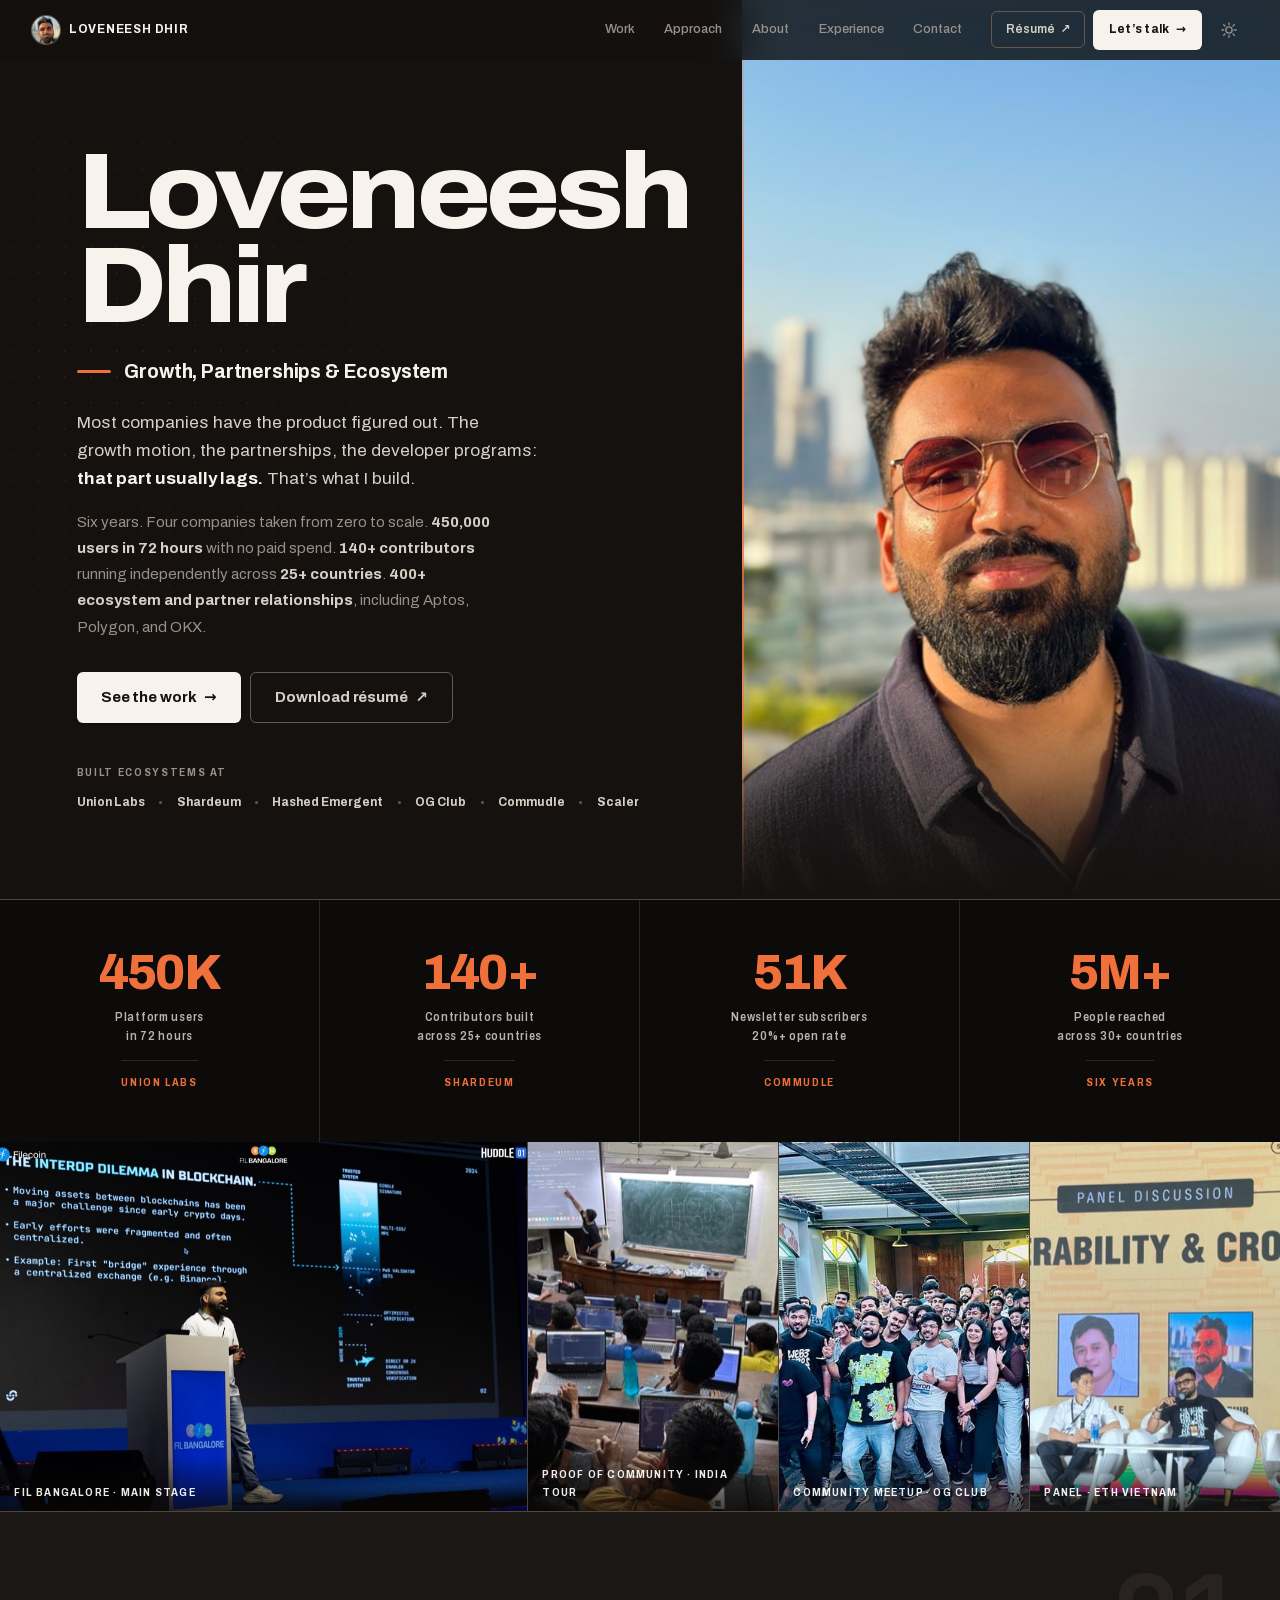
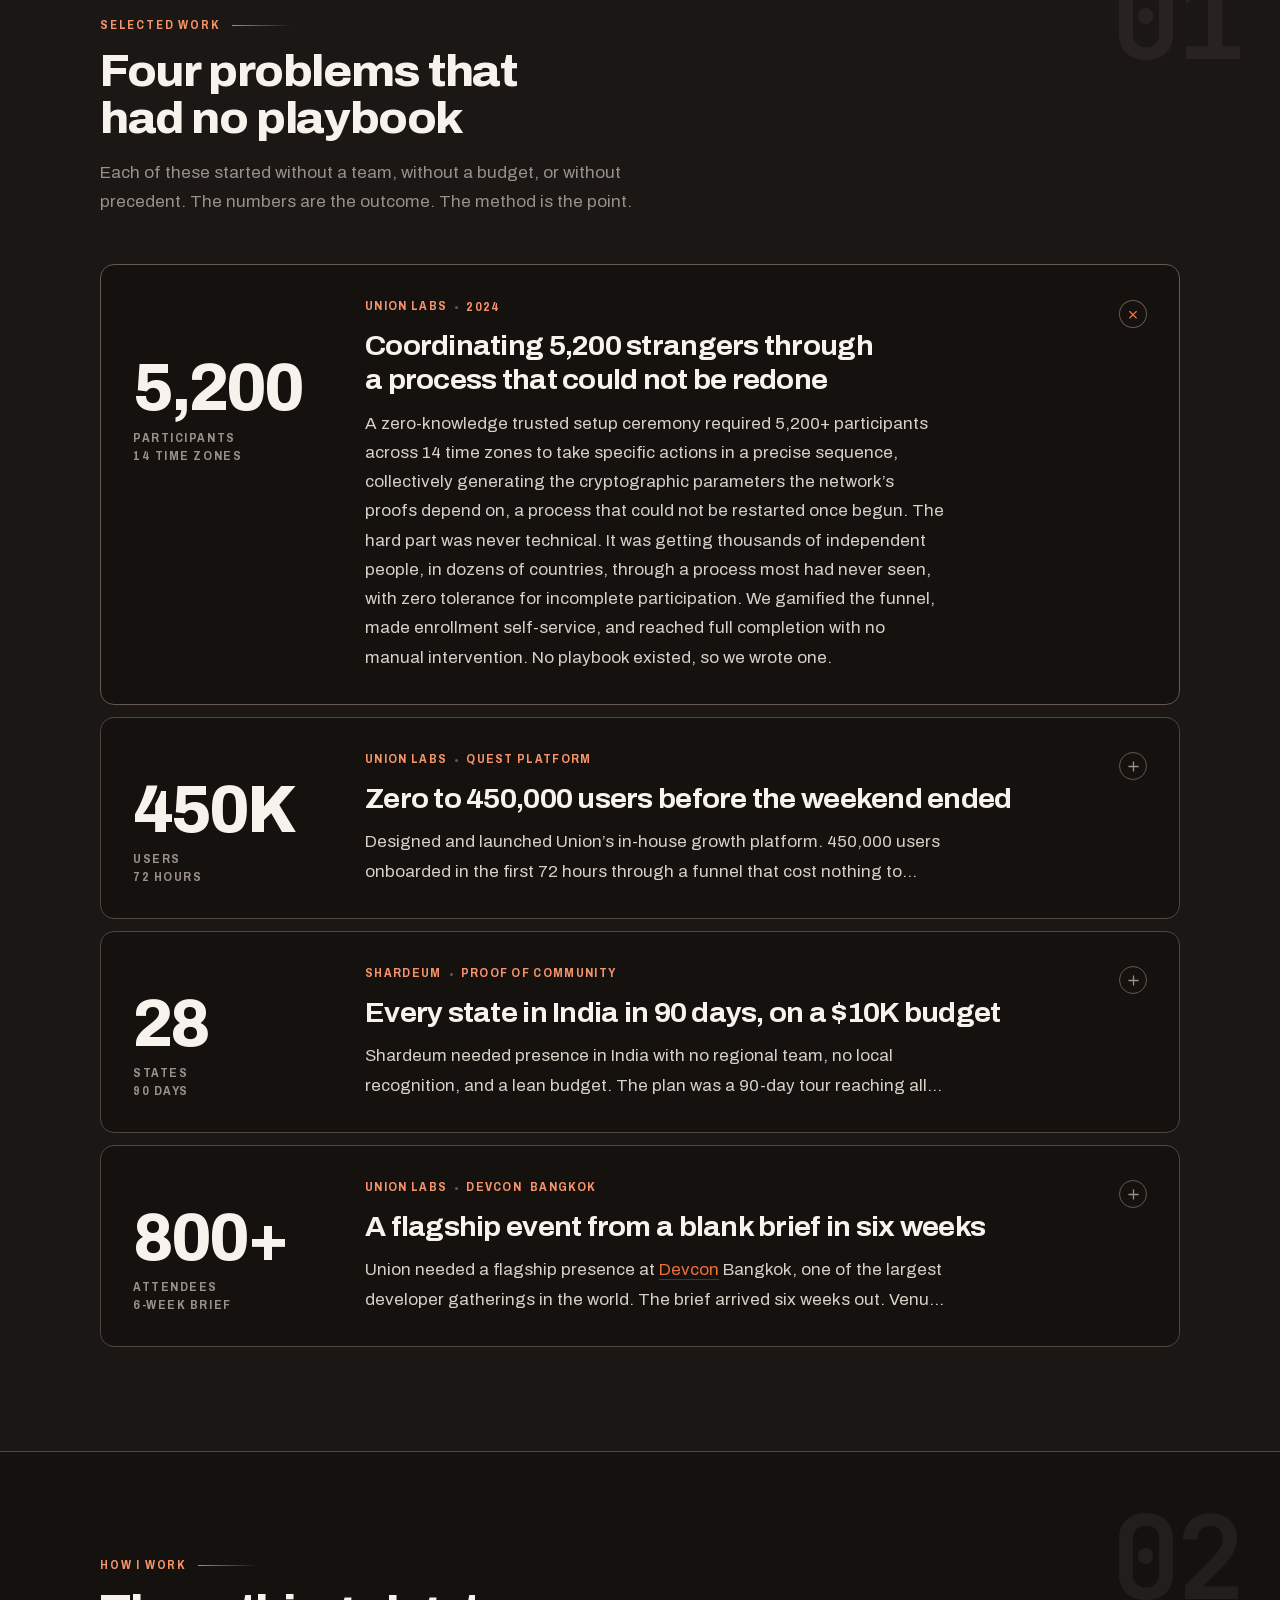
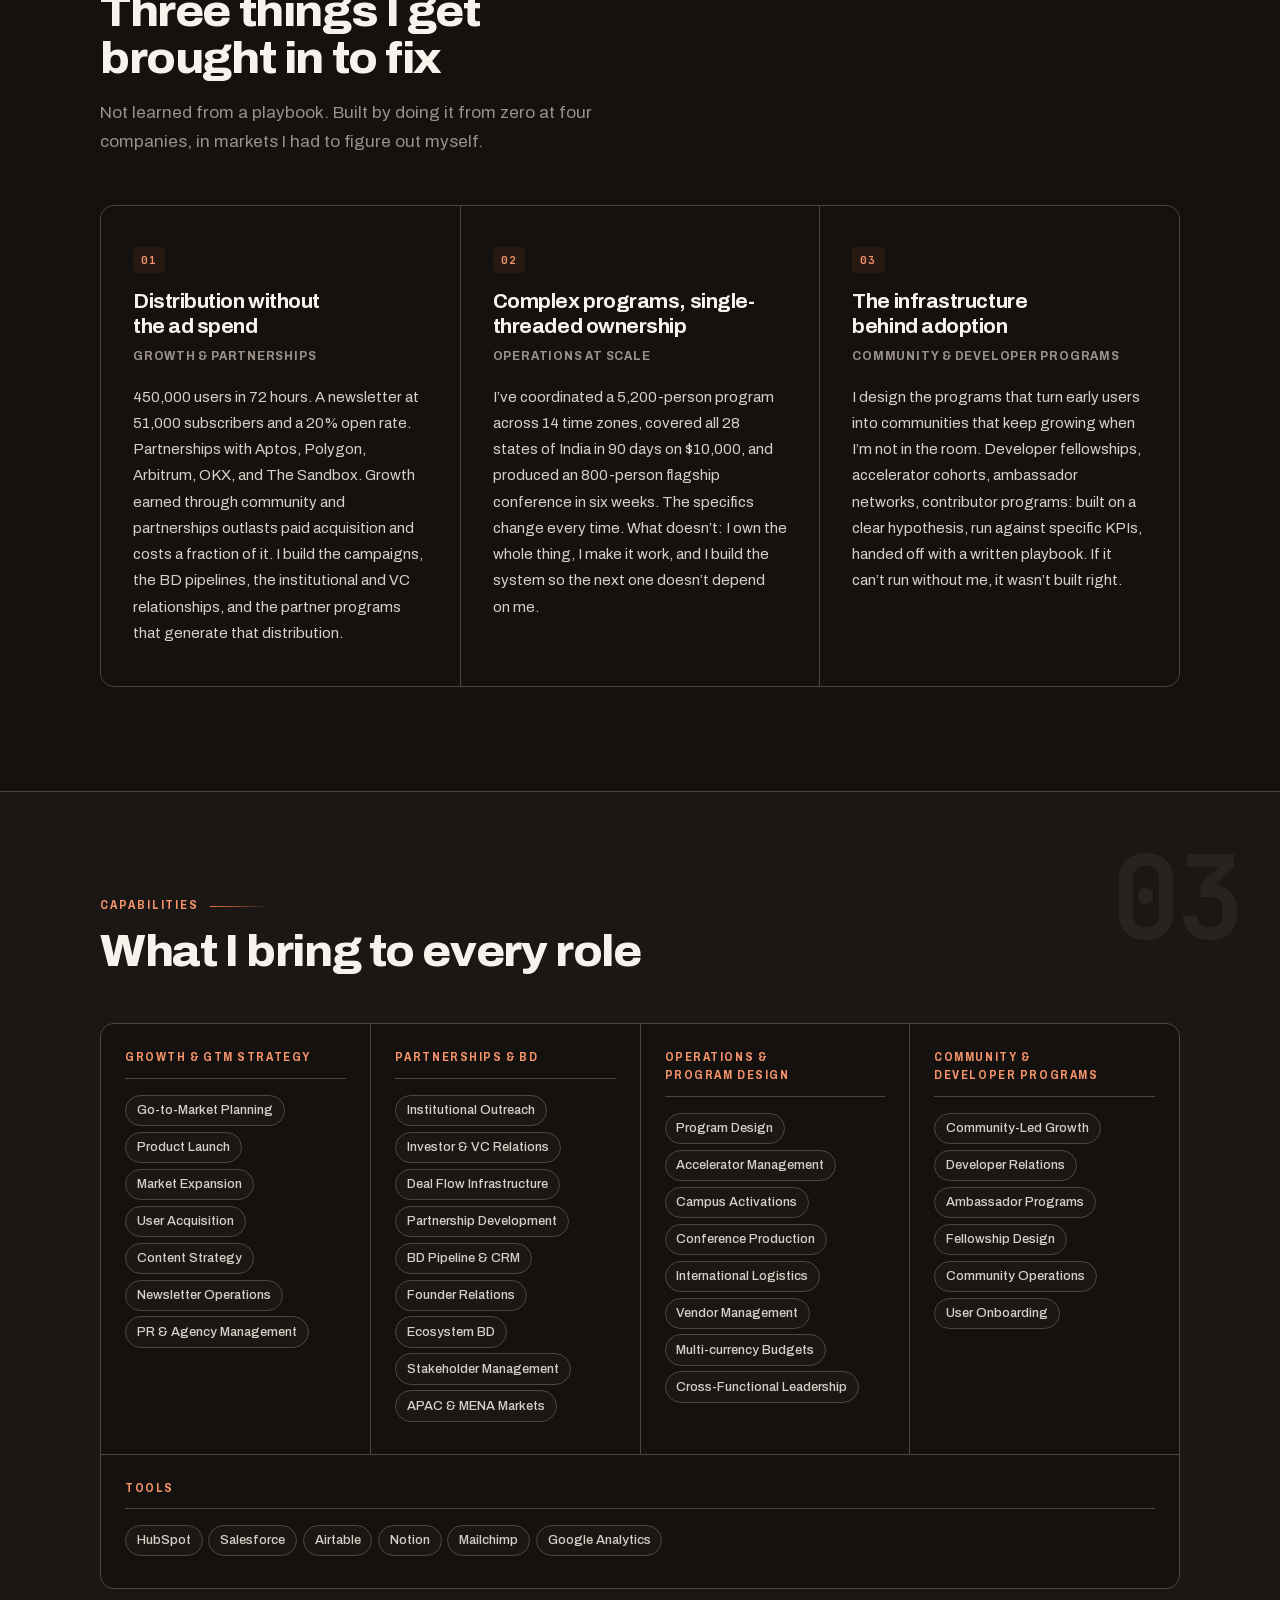
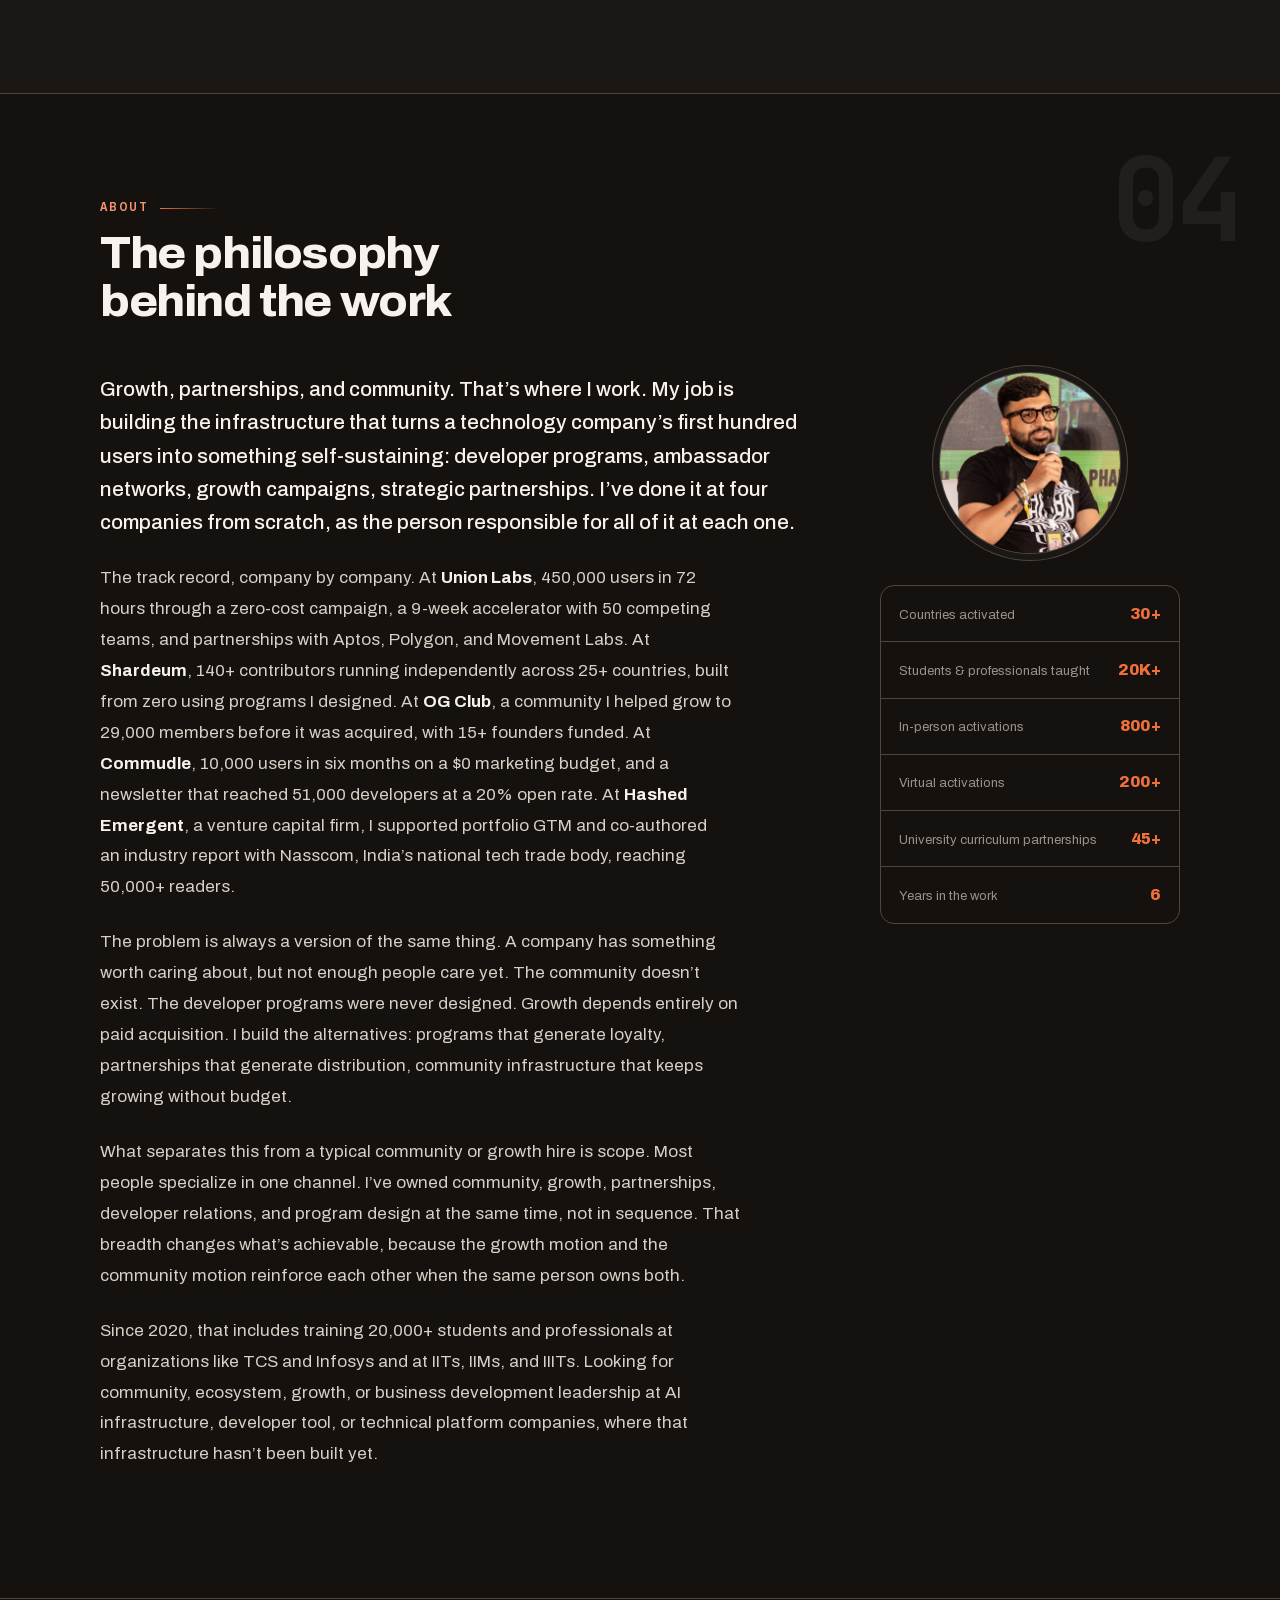
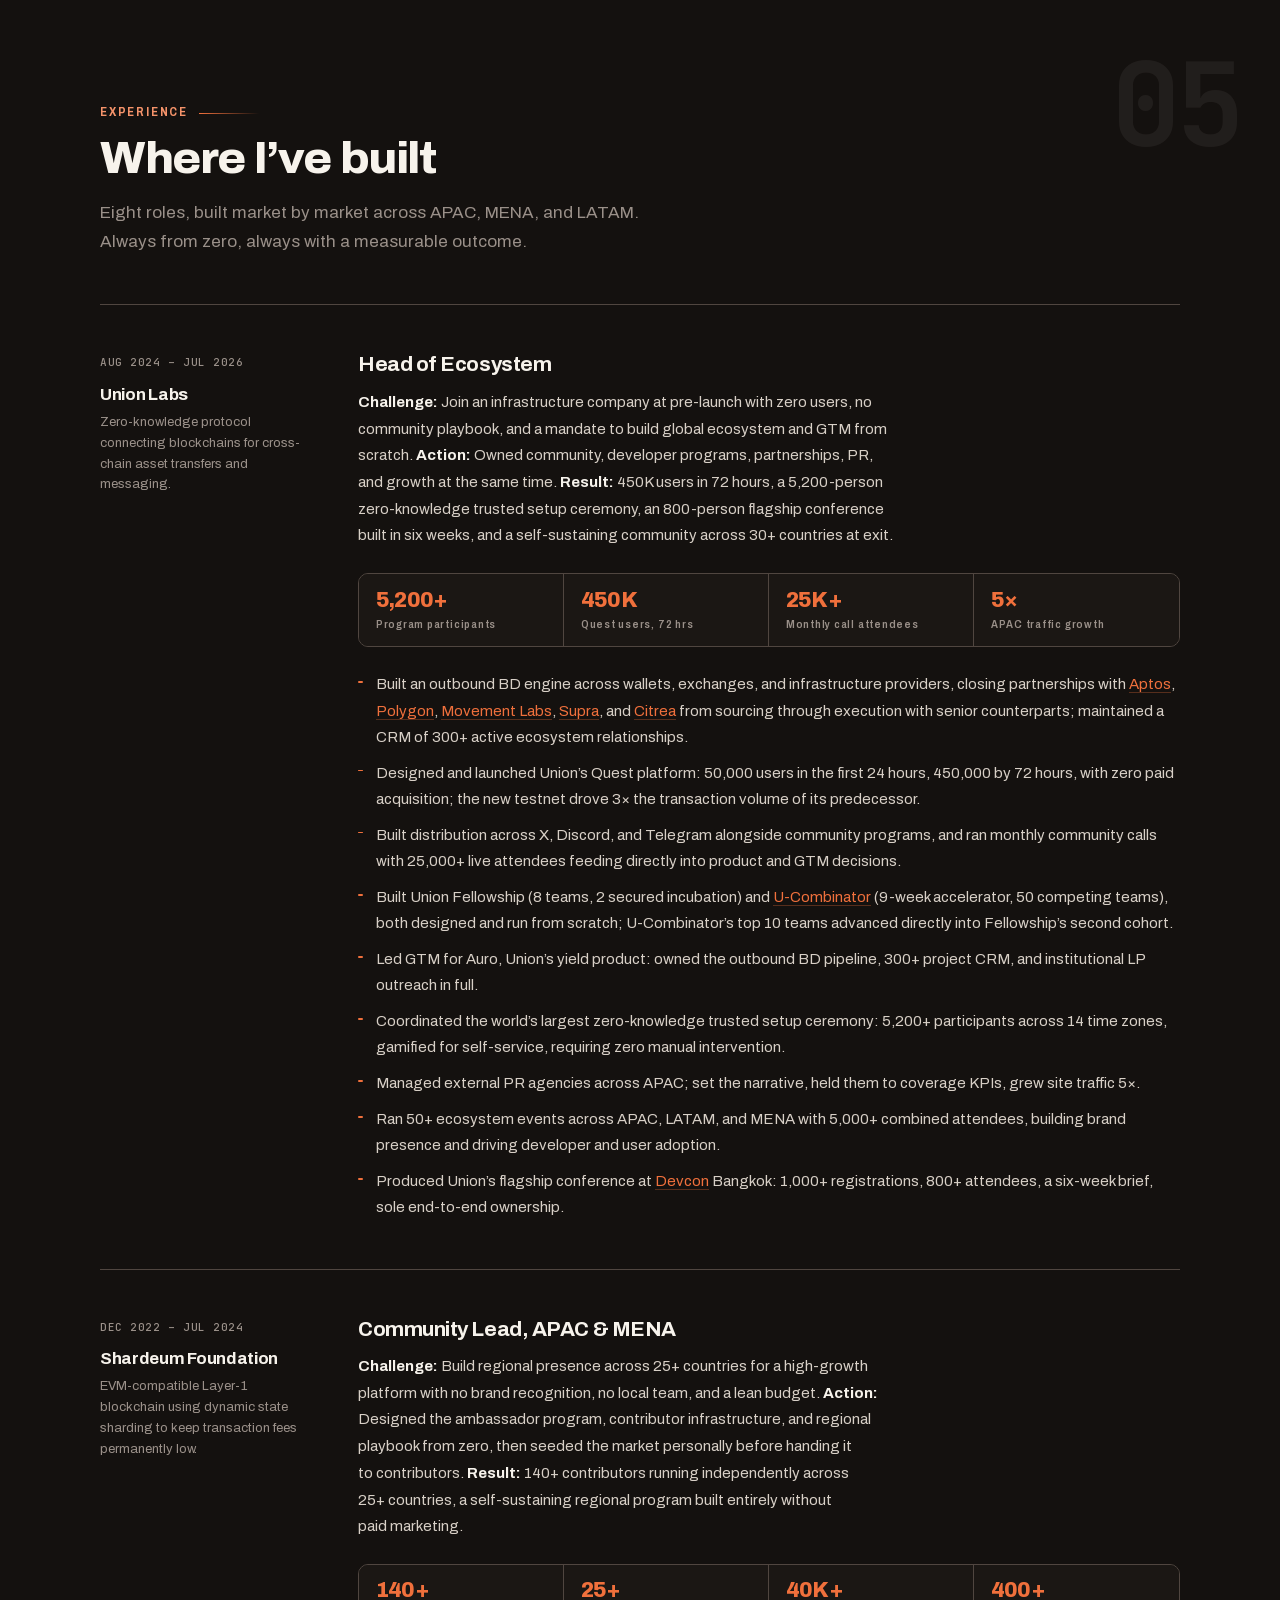
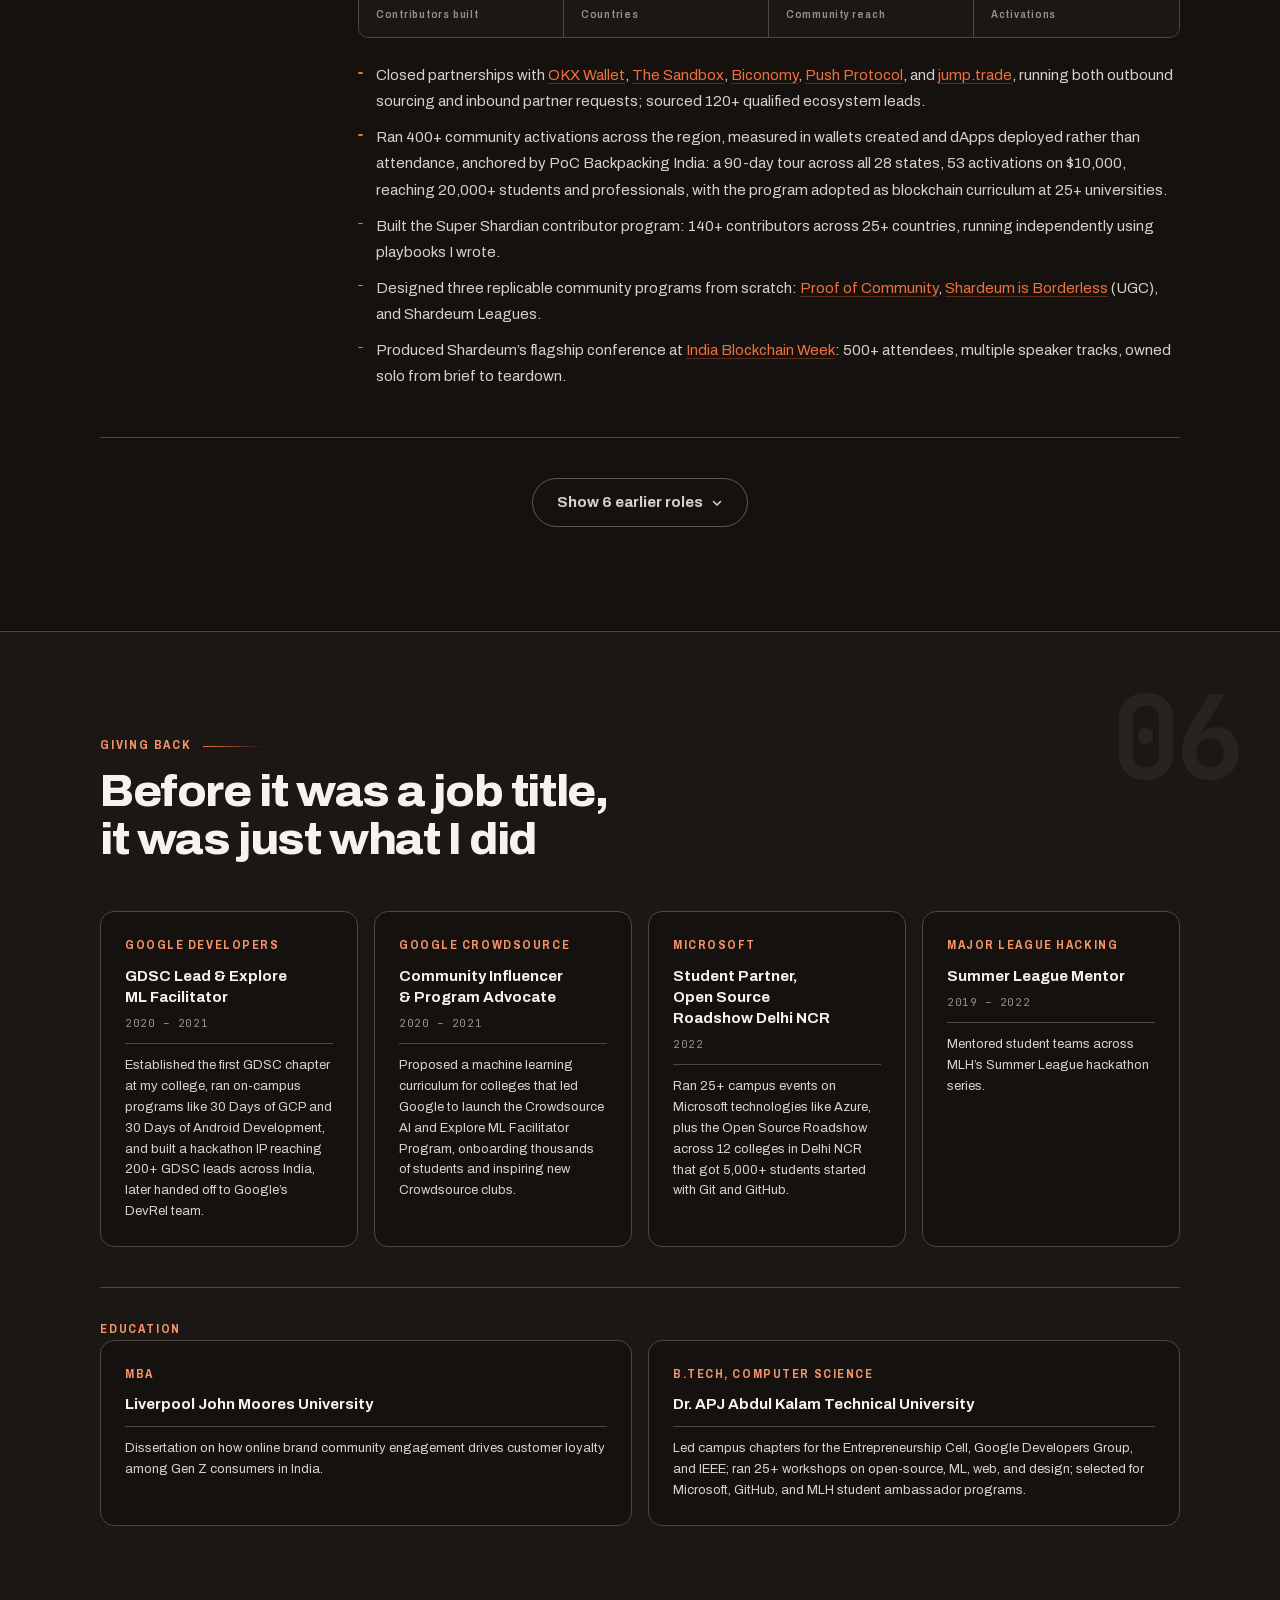
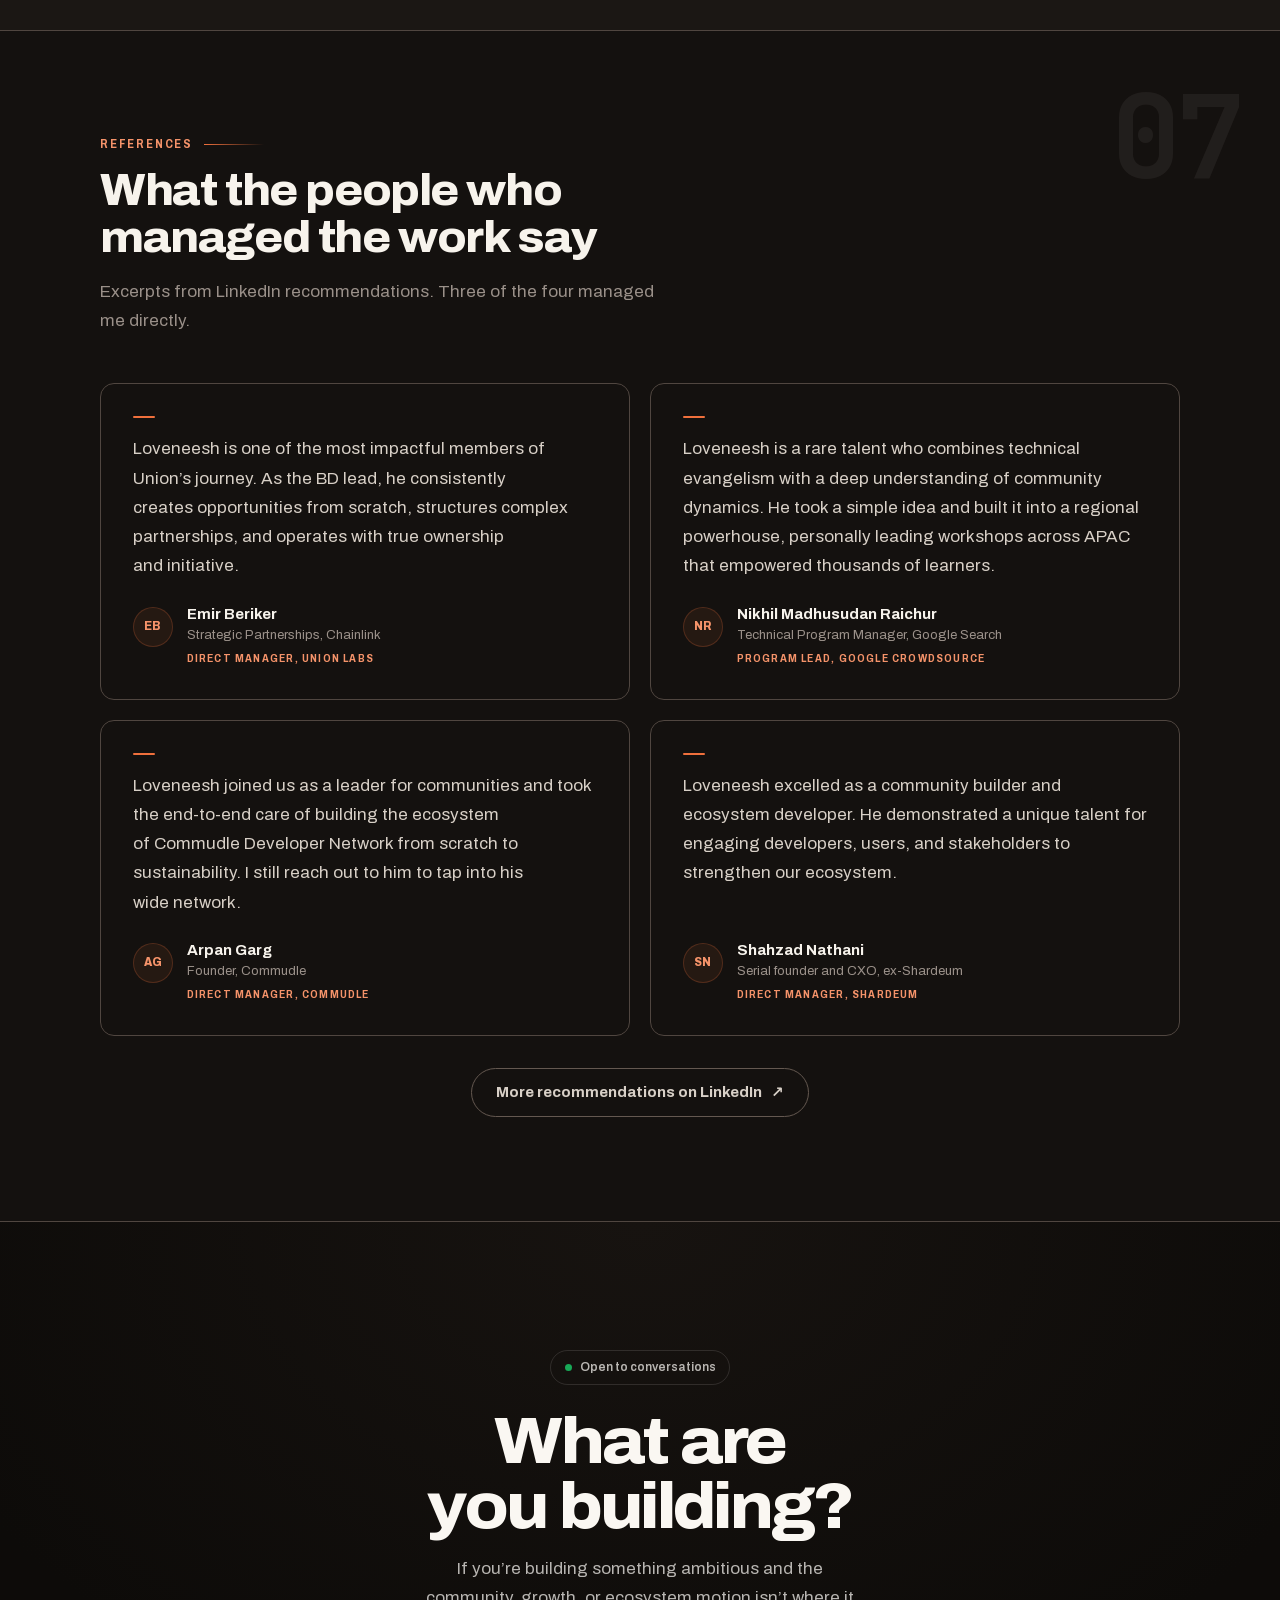
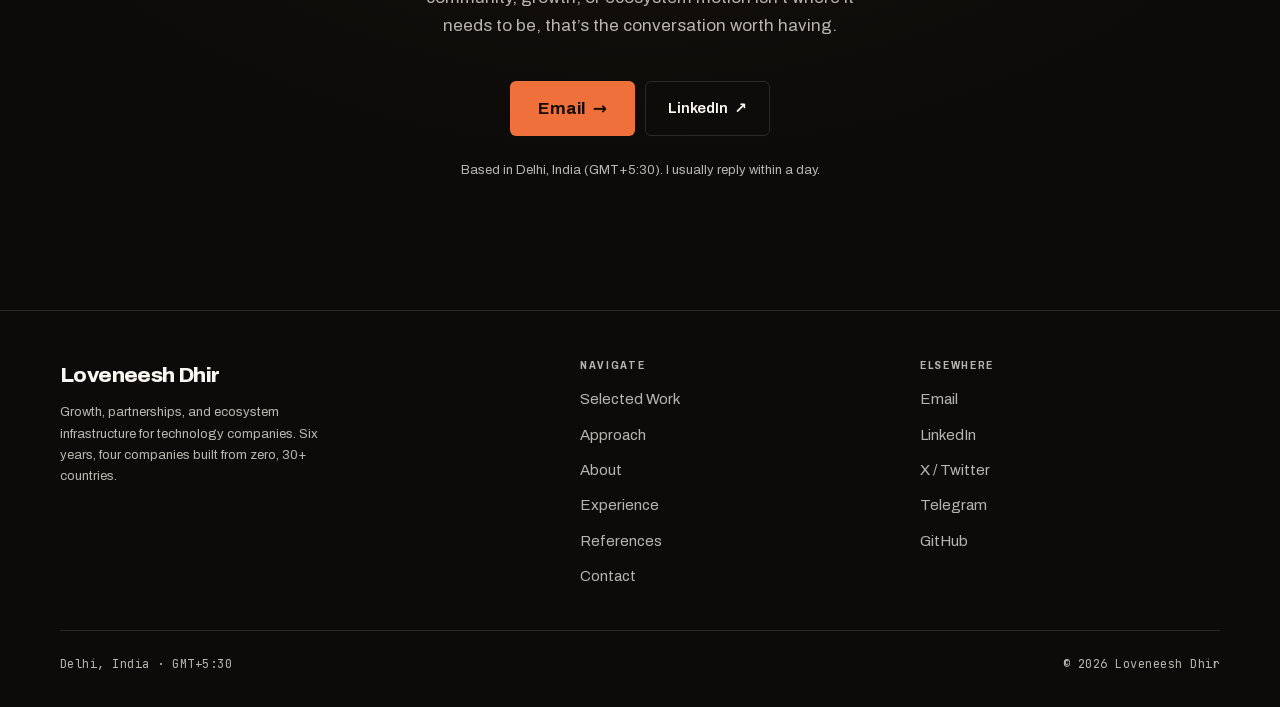
==== commit 2b11b6b4: "updates" ====
--- a/index.html
+++ b/index.html
@@ -3,14 +3,36 @@
 <head>
 <meta charset="UTF-8">
 <meta name="viewport" content="width=device-width, initial-scale=1, viewport-fit=cover">
-<title>Loveneesh Dhir | Community, Growth &amp; Partnerships</title>
-<meta name="description" content="Loveneesh Dhir builds community infrastructure, developer programs, and strategic partnerships for technology companies. 450,000 users in 72 hours. 140+ contributors across 25+ countries.">
+<title>Loveneesh Dhir | Growth, Partnerships &amp; Ecosystem</title>
+<meta name="description" content="Loveneesh Dhir builds growth infrastructure, strategic partnerships, and developer programs for technology companies. 450,000 users in 72 hours. 140+ contributors across 25+ countries.">
 <meta name="author" content="Loveneesh Dhir">
-<meta name="theme-color" content="#FFFFFF" media="(prefers-color-scheme: light)">
-<meta name="theme-color" content="#14110F" media="(prefers-color-scheme: dark)">
-<meta property="og:title" content="Loveneesh Dhir | Community, Growth &amp; Partnerships">
-<meta property="og:description" content="Six years, four companies. 450,000 users in 72 hours. 140+ contributors across 25+ countries. One motion.">
+<meta name="theme-color" content="#14110F" id="themeColor">
+<script>
+/* Runs synchronously before first paint, so there is no flash of the wrong
+   theme. Site defaults to dark regardless of OS preference; a saved manual
+   choice (from the toggle in the nav) always wins on return visits. */
+(function(){
+  var t = 'dark';
+  try {
+    var saved = localStorage.getItem('theme');
+    if (saved === 'light' || saved === 'dark') t = saved;
+  } catch(e){}
+  document.documentElement.setAttribute('data-theme', t);
+})();
+</script>
+<meta property="og:title" content="Loveneesh Dhir | Growth, Partnerships &amp; Ecosystem">
+<meta property="og:description" content="Six years, four companies taken from zero. 450,000 users in 72 hours. 140+ contributors across 25+ countries. 400+ ecosystem and partner relationships including Aptos, Polygon, and OKX.">
 <meta property="og:type" content="profile">
+<link rel="canonical" href="https://loveneeshdhir.com/">
+<meta property="og:url" content="https://loveneeshdhir.com/">
+<meta property="og:site_name" content="Loveneesh Dhir">
+<meta property="og:image" content="https://loveneeshdhir.com/og-image.jpg">
+<meta property="og:image:width" content="1200">
+<meta property="og:image:height" content="630">
+<meta property="og:image:alt" content="Loveneesh Dhir speaking on the main stage at FIL Bangalore">
+<meta name="twitter:card" content="summary_large_image">
+<meta name="twitter:site" content="@LoveneeshDhir">
+<meta name="twitter:creator" content="@LoveneeshDhir">
 <link rel="icon" type="image/png" sizes="64x64" href="favicon.png">
 <link rel="apple-touch-icon" href="favicon.png">
 <script type="application/ld+json">
@@ -18,11 +40,13 @@
   "@context":"https://schema.org",
   "@type":"Person",
   "name":"Loveneesh Dhir",
-  "jobTitle":"Head of Community, Ecosystem & Growth",
+  "url":"https://loveneeshdhir.com/",
+  "image":"https://loveneeshdhir.com/og-image.jpg",
+  "jobTitle":"Head of Growth, Ecosystem & Partnerships",
   "description":"Builds community infrastructure, developer programs, and strategic partnerships for technology companies.",
   "email":"mailto:dhirloveneesh@gmail.com",
   "address":{"@type":"PostalAddress","addressLocality":"Delhi","addressCountry":"IN"},
-  "knowsAbout":["Community Building","Ecosystem Growth","Go-to-Market Strategy","Business Development","Partnerships","Developer Programs","Community-Led Growth","User Acquisition"],
+  "knowsAbout":["Go-to-Market Strategy","Business Development","Ecosystem Growth","Partnerships","User Acquisition","Community-Led Growth","Developer Programs","Community Building"],
   "sameAs":[
     "https://www.linkedin.com/in/loveneeshdhir/",
     "https://x.com/LoveneeshDhir",
@@ -107,8 +131,8 @@
     --paper:#14110F;
     --paper-2:#1B1714;
     --paper-3:#251F1A;
-    --line:#2C2621;
-    --line-2:#3D352E;
+    --line:#504640;
+    --line-2:#645850;
     --ink:#F7F3EC;
     --ink-2:#D8D0C7;
     --ink-3:#9A9089;
@@ -127,7 +151,7 @@
 :root[data-theme="dark"]{
   color-scheme:dark;
   --paper:#14110F; --paper-2:#1B1714; --paper-3:#251F1A;
-  --line:#2C2621; --line-2:#3D352E;
+  --line:#504640; --line-2:#645850;
   --ink:#F7F3EC; --ink-2:#D8D0C7; --ink-3:#9A9089;
   --rust:#F0703C; --rust-2:#F5936A; --rust-wash:#251912;
   --shadow-sm:0 1px 2px rgba(0,0,0,.4);
@@ -151,6 +175,17 @@
 
 /* ============ RESET ============ */
 *,*::before,*::after{box-sizing:border-box;margin:0;padding:0}
+/* Real bug, verified: toggling data-theme changes --rust (and other tokens)
+   for 100+ elements at once. Any of them with transition:color/background/
+   border-color can commit the WRONG final computed color and get stuck
+   there indefinitely (confirmed reproducible: waited 2s+ on the live toggle,
+   never self-corrected; only forcing transition:none fixed it). Root cause
+   looks like the engine mishandling many simultaneous transitions sourced
+   from one custom-property change. Fix: suppress all color/background/
+   border transitions for the one frame the theme actually flips (JS adds
+   this class right before, removes it right after via rAF), then normal
+   hover/interaction transitions resume unaffected. */
+.theme-switching,.theme-switching *{transition:none!important}
 /* the UA's [hidden]{display:none} loses to any author display rule, so the
    experience rows (display:grid) ignored their hidden attribute entirely */
 [hidden]{display:none!important}
@@ -205,7 +240,18 @@
 
 /* ============ LAYOUT ============ */
 .wrap{max-width:calc(var(--w) + 5rem);margin:0 auto;padding:0 2.5rem}
-.section{padding:var(--s11) 0;border-top:1px solid var(--line)}
+.section{padding:var(--s11) 0;border-top:1px solid var(--line);position:relative;overflow:hidden}
+.section>.wrap{position:relative;z-index:1}
+/* faint chapter numeral, watermark-style, behind the section's real content.
+   color-mix against --ink (not a hardcoded rgba white) so it stays proportionally
+   faint in both themes instead of vanishing in light mode or blowing out in dark. */
+.sec-num{
+  position:absolute;top:var(--s8);right:var(--s7);
+  font-family:var(--f-mono);font-size:clamp(64px,9vw,150px);
+  font-weight:700;line-height:1;letter-spacing:-.04em;
+  color:color-mix(in srgb,var(--ink) 6%,transparent);
+  pointer-events:none;user-select:none;z-index:0;
+}
 .sec-head{max-width:62ch;margin-bottom:var(--s8)}
 .sec-head .label{
   display:flex;align-items:center;gap:.7rem;margin-bottom:var(--s3);
@@ -285,6 +331,17 @@
   transition:background .2s,transform .18s var(--ease);
 }
 .nav-cta:hover{background:var(--rust);color:#fff;transform:translateY(-1px)}
+.theme-toggle{
+  display:inline-flex;align-items:center;justify-content:center;
+  width:38px;height:38px;flex-shrink:0;
+  border-radius:var(--r-sm);color:var(--ink-3);
+  transition:background .2s,color .2s;
+}
+.theme-toggle:hover{background:var(--paper-3);color:var(--ink)}
+.theme-toggle svg{width:18px;height:18px;stroke:currentColor}
+.theme-toggle .ico-sun{display:none}
+:root[data-theme="dark"] .theme-toggle .ico-sun{display:block}
+:root[data-theme="dark"] .theme-toggle .ico-moon{display:none}
 .nav-toggle{
   display:none;
   width:44px;height:44px;margin-right:-.5rem;
@@ -314,10 +371,13 @@
   padding:var(--s6) max(1.25rem,2.5vw) var(--s8);
   display:flex;flex-direction:column;
   opacity:0;visibility:hidden;transform:translateY(-8px);
-  transition:opacity .26s var(--ease),transform .26s var(--ease),visibility .26s;
+  transition:opacity .26s var(--ease),transform .26s var(--ease),visibility 0s linear .26s;
   overflow-y:auto;
 }
-body.menu-open #menu{opacity:1;visibility:visible;transform:none}
+body.menu-open #menu{
+  opacity:1;visibility:visible;transform:none;
+  transition:opacity .26s var(--ease),transform .26s var(--ease),visibility 0s;
+}
 #menu ul{display:flex;flex-direction:column}
 #menu li{border-bottom:1px solid var(--line)}
 #menu a.m-link{
@@ -503,22 +563,58 @@
 
 /* ============ SELECTED WORK ============ */
 #work{background:var(--paper-2);border-top:1px solid var(--line)}
-.work-list{display:flex;flex-direction:column;margin-top:var(--s7)}
-.work-row{
-  display:grid;grid-template-columns:200px minmax(0,1fr);gap:var(--s8);
-  padding:var(--s8) 0;
-  border-top:1px solid var(--line);
-  transition:border-top-color .35s;
-}
-.work-row:hover{border-top-color:var(--rust)}
+/* ---- work: accordion, every headline always visible, one body expanded ----
+   Native <details>/<summary>: keyboard access and correct semantics come
+   free. Everything (metric, tag, headline, body) lives inside <summary> so
+   nothing is hidden by the browser's own open/closed mechanics; the [open]
+   attribute only drives our own CSS (line-clamp on the body, chevron
+   rotation). name="work-acc" makes the four mutually exclusive in browsers
+   that support it (Chrome/Firefox/Safari, all current) and degrades to
+   harmless independent accordions elsewhere, never breaks. */
+.work-list{display:flex;flex-direction:column;gap:.75rem;margin-top:var(--s7)}
+.work-item{
+  border:1px solid var(--line);border-radius:var(--r-lg);
+  background:var(--paper);overflow:hidden;
+  transition:border-color .2s;
+}
+.work-item[open]{border-color:var(--line-2)}
+.work-item summary{
+  display:grid;grid-template-columns:200px minmax(0,1fr) 28px;gap:var(--s6);
+  align-items:start;padding:var(--s6);
+  cursor:pointer;list-style:none;
+}
+.w-main{min-width:0}
+.work-item summary::-webkit-details-marker{display:none}
+.work-item summary:hover{background:var(--paper-2)}
 .w-metric{position:sticky;top:calc(var(--nav-h) + 2rem);align-self:start}
+/* no transition on transform here: the native name= grouping toggles two
+   <details> elements' [open] state in one tick, and animating transform
+   across that simultaneous change made browsers cross-attribute which
+   chevron was rotating to which element (verified: removing the transition
+   fixes it). Color can still transition safely. */
+.w-chev{
+  display:grid;place-items:center;width:28px;height:28px;margin-top:.15rem;
+  border:1px solid var(--line-2);border-radius:50%;color:var(--ink-3);
+  transition:color .2s;
+}
+.w-chev svg{width:11px;height:11px}
+.work-item[open] .w-chev{transform:rotate(45deg);color:var(--rust)}
+.work-item .w-body{
+  display:-webkit-box;-webkit-box-orient:vertical;-webkit-line-clamp:2;
+  line-clamp:2;overflow:hidden;
+}
+.work-item[open] .w-body{
+  -webkit-line-clamp:unset;line-clamp:unset;overflow:visible;
+  animation:workReveal .35s var(--ease);
+}
+@keyframes workReveal{from{opacity:.5}to{opacity:1}}
 .w-n{
   font-size:clamp(2.75rem,5.2vw,4.5rem);font-weight:800;font-stretch:96%;
   letter-spacing:-.045em;line-height:.95;color:var(--ink);
   font-variant-numeric:tabular-nums;
   transition:color .35s;
 }
-.work-row:hover .w-n{color:var(--rust)}
+.work-item summary:hover .w-n{color:var(--rust)}
 .w-unit{
   font-size:var(--t-xs);font-weight:700;font-stretch:86%;
   letter-spacing:.13em;text-transform:uppercase;color:var(--ink-3);
@@ -640,28 +736,6 @@
   letter-spacing:-.025em;font-variant-numeric:tabular-nums;flex-shrink:0;
 }
 
-/* ============ QUOTE ============ */
-#qb{
-  background:var(--band);
-  background-image:radial-gradient(ellipse 70% 90% at 50% 118%,var(--band-2),transparent);
-  padding:var(--s12) 2.5rem;text-align:center;
-}
-.qb-inner{max-width:720px;margin:0 auto}
-.qb-mark{
-  display:block;width:26px;height:2px;border-radius:2px;
-  background:var(--band-accent);margin:0 auto var(--s6);
-}
-.qb-q{
-  font-size:clamp(1.5rem,3.4vw,2.4rem);
-  font-weight:700;font-stretch:106%;letter-spacing:-.032em;
-  line-height:1.24;color:var(--band-ink);margin-bottom:var(--s5);
-  text-wrap:balance;
-}
-.qb-by{
-  font-size:var(--t-xs);font-weight:700;font-stretch:86%;
-  letter-spacing:.18em;text-transform:uppercase;color:var(--band-ink-2);
-}
-
 /* ============ EXPERIENCE ============ */
 .exp-list{display:flex;flex-direction:column;margin-top:var(--s7)}
 .exp-row{
@@ -675,11 +749,6 @@
   letter-spacing:.05em;text-transform:uppercase;color:var(--ink-3);
   margin-bottom:.8rem;
 }
-.ex-now{
-  display:inline-flex;align-items:center;gap:.35rem;
-  color:var(--rust-2);font-weight:700;
-}
-.ex-now::before{content:'';width:5px;height:5px;border-radius:50%;background:#18A957}
 .ex-co{
   font-size:var(--t-lg);font-weight:700;font-stretch:100%;
   letter-spacing:-.018em;color:var(--ink);margin-bottom:.35rem;line-height:1.3;
@@ -773,7 +842,7 @@
 }
 
 /* ============ EDUCATION ============ */
-#edu{border-top:1px solid var(--line)}
+.sub-label{margin-top:var(--s7);padding-top:var(--s6);border-top:1px solid var(--line)}
 .edu-grid{display:grid;grid-template-columns:repeat(2,1fr);gap:1rem}
 
 /* ============ REFERENCES ============ */
@@ -899,9 +968,12 @@
   background:var(--paper);color:var(--ink);
   border:1px solid var(--line-2);box-shadow:var(--shadow-md);
   opacity:0;visibility:hidden;transform:translateY(10px);
-  transition:opacity .3s,transform .3s var(--ease),visibility .3s,border-color .2s,color .2s;
-}
-body.deep .fab{opacity:1;visibility:visible;transform:none}
+  transition:opacity .3s,transform .3s var(--ease),visibility 0s linear .3s,border-color .2s,color .2s;
+}
+body.deep .fab{
+  opacity:1;visibility:visible;transform:none;
+  transition:opacity .3s,transform .3s var(--ease),visibility 0s,border-color .2s,color .2s;
+}
 .fab:hover{color:var(--rust);border-color:var(--rust)}
 
 /* ============ MOTION ============ */
@@ -927,6 +999,8 @@
   .nav-toggle{display:flex}
   .nav-ghost{display:none}
   .nav-cta{min-height:44px}
+  /* match the 44px touch target the hamburger and CTA already use */
+  .theme-toggle{width:44px;height:44px}
   .skills-grid{grid-template-columns:repeat(2,1fr)}
   .cap-grid{grid-template-columns:1fr}
   .cap-card{padding:var(--s6) var(--s5)}
@@ -937,8 +1011,15 @@
   .about-grid{grid-template-columns:1fr;gap:var(--s7)}
   .about-aside{position:static;display:grid;grid-template-columns:180px minmax(0,1fr);gap:var(--s6);align-items:center}
   .portrait{margin:0;width:100%}
-  .exp-row,.work-row{grid-template-columns:1fr;gap:var(--s4)}
-  .w-metric{position:static;display:flex;align-items:baseline;gap:.75rem}
+  .exp-row{grid-template-columns:1fr;gap:var(--s4)}
+  .work-item summary{
+    grid-template-columns:1fr 28px;
+    grid-template-areas:"metric chev" "main main";
+    gap:.5rem var(--s6);
+  }
+  .w-metric{grid-area:metric;position:static;display:flex;align-items:baseline;gap:.75rem}
+  .w-main{grid-area:main}
+  .w-chev{grid-area:chev}
   .w-unit{margin-top:0}
   .ex-meta{padding-bottom:var(--s4);border-bottom:1px solid var(--line)}
   .vol-grid,.edu-grid{grid-template-columns:repeat(2,1fr)}
@@ -973,7 +1054,7 @@
   .portrait{width:min(190px,55%)}
   .aside-stats{width:100%}
   .stat-item{padding:var(--s6) .75rem}
-  #qb,#contact{padding-left:1.25rem;padding-right:1.25rem}
+  #contact{padding-left:1.25rem;padding-right:1.25rem}
   footer{padding-left:1.25rem;padding-right:1.25rem}
   .ct-btns{flex-direction:column}
   .ct-btns>a{width:100%}
@@ -986,7 +1067,10 @@
 /* ============ PRINT / RESUME ============ */
 @media print{
   @page{margin:14mm 13mm}
-  :root{
+  /* :root,:root[data-theme] matches the specificity of :root[data-theme="dark"/"light"]
+     (0,2,0 either way) and, being declared later, wins the tie, so the print
+     palette applies no matter which theme a visitor had toggled on screen. */
+  :root,:root[data-theme]{
     --paper:#fff;--paper-2:#fff;--paper-3:#fff;
     --ink:#000;--ink-2:#1a1a1a;--ink-3:#444;
     --line:#ccc;--line-2:#bbb;--rust:#8a2f0f;--rust-2:#8a2f0f;--rust-wash:#fff;
@@ -995,10 +1079,10 @@
   }
   body{background:#fff;color:#000;font-size:9.6pt;line-height:1.45}
   #nav,#menu,#gallery,.fab,.hero-r,.hero-logos,.hero-btns,
-  #qb,.g-cap,.exp-more,#praise,.portrait,.ct-btns,.sec-head .label::after{display:none!important}
+  .g-cap,.exp-more,#praise,.portrait,.ct-btns,.sec-head .label::after,.sec-num{display:none!important}
   .r{opacity:1!important;transform:none!important}
   .exp-row[hidden]{display:grid!important}
-  .section,#work,#skills,#vol,#edu{padding:.8rem 0;border-top:1px solid #ddd;background:#fff!important}
+  .section,#work,#skills,#vol{padding:.8rem 0;border-top:1px solid #ddd;background:#fff!important}
   .wrap{padding:0;max-width:100%}
   #hero{display:block;min-height:0;border:none;page-break-after:avoid}
   .hero-l{padding:0;display:block}
@@ -1020,7 +1104,14 @@
   .sec-h{font-size:13pt}
   .sec-sub{display:none}
   .sec-head{margin-bottom:.6rem}
-  .work-row,.exp-row{
+  /* the accordion's collapsed/expanded state is a screen-only affordance;
+     print always shows all four case studies in full, regardless of which
+     one was left open on screen */
+  .work-item{border:none;border-top:1px solid #ddd;border-radius:0}
+  .work-item:first-child{border-top:none}
+  .w-chev{display:none}
+  .work-item .w-body{-webkit-line-clamp:unset!important;line-clamp:unset!important;overflow:visible!important}
+  .work-item summary,.exp-row{
     grid-template-columns:150px 1fr;gap:1rem;padding:.65rem 0;
     page-break-inside:avoid;break-inside:avoid;
   }
@@ -1080,6 +1171,10 @@
   <div class="nav-act">
     <a class="nav-ghost" href="https://drive.google.com/drive/folders/1i2fP6Q9tuIfIX8euCvJw0R93bzSoEtzG?usp=sharing" target="_blank" rel="noopener">R&eacute;sum&eacute; <span aria-hidden="true">&nearr;</span></a>
     <a href="mailto:dhirloveneesh@gmail.com?subject=Role%20conversation" class="nav-cta">Let&rsquo;s talk <span aria-hidden="true">&rarr;</span></a>
+    <button class="theme-toggle" id="themeToggle" type="button" aria-label="Switch to light theme">
+      <svg class="ico-sun" viewBox="0 0 24 24" fill="none" stroke-width="1.8" stroke-linecap="round" aria-hidden="true"><circle cx="12" cy="12" r="4.2"/><path d="M12 2.5v2.4M12 19.1v2.4M4.9 4.9l1.7 1.7M17.4 17.4l1.7 1.7M2.5 12h2.4M19.1 12h2.4M4.9 19.1l1.7-1.7M17.4 6.6l1.7-1.7"/></svg>
+      <svg class="ico-moon" viewBox="0 0 24 24" fill="none" stroke-width="1.8" stroke-linecap="round" stroke-linejoin="round" aria-hidden="true"><path d="M20 14.5A8.5 8.5 0 1 1 9.5 4a6.8 6.8 0 0 0 10.5 10.5Z"/></svg>
+    </button>
     <button class="nav-toggle" id="navToggle" type="button" aria-label="Open menu" aria-expanded="false" aria-controls="menu"><span></span></button>
   </div>
   <div id="progress" aria-hidden="true"></div>
@@ -1109,10 +1204,10 @@
 <!-- ============ HERO ============ -->
 <section id="hero" aria-label="Introduction">
   <div class="hero-l">
-    <h1 class="hero-name">Loveneesh<br>Dhir</h1>
-    <p class="hero-title"><span>Community, Growth &amp; Partnerships</span></p>
-    <p class="hero-thesis">Most companies have the product figured out. The community, the developer programs, the partnerships: <strong>that part usually lags.</strong> That&rsquo;s what I build.</p>
-    <p class="hero-proof">Six years, four companies, always from zero. <b>450,000 users in 72 hours</b> with no paid spend. <b>140+ contributors</b> running independently across <b>25+ countries</b>. Partnerships with Aptos, Polygon, and OKX.</p>
+    <h1 class="hero-name">Loveneesh <br>Dhir</h1>
+    <p class="hero-title"><span>Growth, Partnerships &amp; Ecosystem</span></p>
+    <p class="hero-thesis">Most companies have the product figured out. The growth motion, the partnerships, the developer programs: <strong>that part usually lags.</strong> That&rsquo;s what I build.</p>
+    <p class="hero-proof">Six years. Four companies taken from zero to scale. <b>450,000 users in 72 hours</b> with no paid spend. <b>140+ contributors</b> running independently across <b>25+ countries</b>. <b>400+ ecosystem and partner relationships</b>, including Aptos, Polygon, and OKX.</p>
     <div class="hero-btns">
       <a href="#work" class="btn btn-primary">See the work <span class="ar" aria-hidden="true">&rarr;</span></a>
       <a class="btn btn-secondary" href="https://drive.google.com/drive/folders/1i2fP6Q9tuIfIX8euCvJw0R93bzSoEtzG?usp=sharing" target="_blank" rel="noopener">Download r&eacute;sum&eacute; <span aria-hidden="true">&nearr;</span></a>
@@ -1175,61 +1270,74 @@
 
 <!-- ============ SELECTED WORK ============ -->
 <section id="work" class="section">
+  <div class="sec-num" aria-hidden="true">01</div>
   <div class="wrap">
     <div class="sec-head r">
       <p class="label">Selected Work</p>
       <h2 class="sec-h">Four problems that had no playbook</h2>
       <p class="sec-sub">Each of these started without a team, without a budget, or without precedent. The numbers are the outcome. The method is the point.</p>
     </div>
-    <div class="work-list">
-
-      <article class="work-row r">
-        <div class="w-metric">
-          <p class="w-n">5,200</p>
-          <p class="w-unit">participants<br>14 time zones</p>
-        </div>
-        <div>
-          <p class="w-tag"><a href="https://union.build" target="_blank" rel="noopener">Union Labs</a><span class="sep"></span>2024</p>
-          <h3 class="w-title">Coordinating 5,200 strangers through a process that could not be redone</h3>
-          <p class="w-body">A zero-knowledge trusted setup ceremony required 5,200+ participants across 14 time zones to take specific actions in a precise sequence, collectively generating the cryptographic parameters the network&rsquo;s proofs depend on, a process that could not be restarted once begun. The hard part was never technical. It was getting thousands of independent people, in dozens of countries, through a process most had never seen, with zero tolerance for incomplete participation. We gamified the funnel, made enrollment self-service, and reached full completion with no manual intervention. No playbook existed, so we wrote one.</p>
-        </div>
-      </article>
-
-      <article class="work-row r">
-        <div class="w-metric">
-          <p class="w-n">450K</p>
-          <p class="w-unit">users<br>72 hours</p>
-        </div>
-        <div>
-          <p class="w-tag"><a href="https://union.build" target="_blank" rel="noopener">Union Labs</a><span class="sep"></span>Quest Platform</p>
-          <h3 class="w-title">Zero to 450,000 users before the weekend ended</h3>
-          <p class="w-body">Designed and launched Union&rsquo;s in-house growth platform. 450,000 users onboarded in the first 72 hours through a funnel that cost nothing to acquire. The new testnet drove three times the transaction volume of its predecessor. It proved what I keep coming back to: distribution, built right, is itself a product feature.</p>
-        </div>
-      </article>
-
-      <article class="work-row r">
-        <div class="w-metric">
-          <p class="w-n">53</p>
-          <p class="w-unit">campuses<br>90 days</p>
-        </div>
-        <div>
-          <p class="w-tag"><a href="https://shardeum.org" target="_blank" rel="noopener">Shardeum</a><span class="sep"></span>Proof of Community</p>
-          <h3 class="w-title">Opening a market of 20,000 people on a $30K budget</h3>
-          <p class="w-body">Shardeum needed presence in India with no regional team, no local recognition, and a lean budget. The plan was 53 campus activations across 90 consecutive days, run single-handed from start to finish. The result was not the tour. It was 20,000+ students reached, 25+ university communities launched, and a contributor network that kept growing after I left the country. The operating playbook became the template for Shardeum&rsquo;s global expansion.</p>
-        </div>
-      </article>
-
-      <article class="work-row r">
-        <div class="w-metric">
-          <p class="w-n">800+</p>
-          <p class="w-unit">attendees<br>6-week brief</p>
-        </div>
-        <div>
-          <p class="w-tag"><a href="https://union.build" target="_blank" rel="noopener">Union Labs</a><span class="sep"></span><a href="https://devcon.org" target="_blank" rel="noopener">Devcon</a> Bangkok</p>
-          <h3 class="w-title">A flagship event from a blank brief in six weeks</h3>
-          <p class="w-body">Union needed a flagship presence at <a href="https://devcon.org" target="_blank" rel="noopener" class="ln">Devcon</a> Bangkok, one of the largest developer gatherings in the world. The brief arrived six weeks out. Venue, programming, speakers, AV, catering, and international travel logistics all ran single-threaded through me. 1,000+ registrations, 800+ attendees. The number matters less than what it takes to run a complex multi-stakeholder operation from nothing without dropping a detail.</p>
-        </div>
-      </article>
+    <div class="work-list r">
+
+      <details class="work-item" name="work-acc" open>
+        <summary>
+          <div class="w-metric">
+            <p class="w-n">5,200</p>
+            <p class="w-unit">participants<br>14 time zones</p>
+          </div>
+          <div class="w-main">
+            <p class="w-tag"><a href="https://union.build" target="_blank" rel="noopener">Union Labs</a><span class="sep"></span>2024</p>
+            <h3 class="w-title">Coordinating 5,200 strangers through a process that could not be redone</h3>
+            <p class="w-body">A zero-knowledge trusted setup ceremony required 5,200+ participants across 14 time zones to take specific actions in a precise sequence, collectively generating the cryptographic parameters the network&rsquo;s proofs depend on, a process that could not be restarted once begun. The hard part was never technical. It was getting thousands of independent people, in dozens of countries, through a process most had never seen, with zero tolerance for incomplete participation. We gamified the funnel, made enrollment self-service, and reached full completion with no manual intervention. No playbook existed, so we wrote one.</p>
+          </div>
+          <span class="w-chev" aria-hidden="true"><svg viewBox="0 0 12 12" fill="none"><path d="M6 1v10M1 6h10" stroke="currentColor" stroke-width="1.4" stroke-linecap="round"/></svg></span>
+        </summary>
+      </details>
+
+      <details class="work-item" name="work-acc">
+        <summary>
+          <div class="w-metric">
+            <p class="w-n">450K</p>
+            <p class="w-unit">users<br>72 hours</p>
+          </div>
+          <div class="w-main">
+            <p class="w-tag"><a href="https://union.build" target="_blank" rel="noopener">Union Labs</a><span class="sep"></span>Quest Platform</p>
+            <h3 class="w-title">Zero to 450,000 users before the weekend ended</h3>
+            <p class="w-body">Designed and launched Union&rsquo;s in-house growth platform. 450,000 users onboarded in the first 72 hours through a funnel that cost nothing to acquire. The new testnet drove three times the transaction volume of its predecessor. It proved what I keep coming back to: distribution, built right, is itself a product feature.</p>
+          </div>
+          <span class="w-chev" aria-hidden="true"><svg viewBox="0 0 12 12" fill="none"><path d="M6 1v10M1 6h10" stroke="currentColor" stroke-width="1.4" stroke-linecap="round"/></svg></span>
+        </summary>
+      </details>
+
+      <details class="work-item" name="work-acc">
+        <summary>
+          <div class="w-metric">
+            <p class="w-n">28</p>
+            <p class="w-unit">states<br>90 days</p>
+          </div>
+          <div class="w-main">
+            <p class="w-tag"><a href="https://shardeum.org" target="_blank" rel="noopener">Shardeum</a><span class="sep"></span>Proof of Community</p>
+            <h3 class="w-title">Every state in India in 90 days, on a $10K budget</h3>
+            <p class="w-body">Shardeum needed presence in India with no regional team, no local recognition, and a lean budget. The plan was a 90-day tour reaching all 28 states, 53 activations in total, run single-handed from start to finish. Attendance was never the metric. Every stop ended with people creating wallets and deploying working dApps, which mattered to two partners for two different reasons: OKX counted the wallets, Shardeum counted the deployments, and one program served both scorecards. 20,000+ students and professionals reached, the curriculum adopted at 25+ universities, and a contributor network that kept growing after I left the country. The operating playbook became the template for Shardeum&rsquo;s global expansion.</p>
+          </div>
+          <span class="w-chev" aria-hidden="true"><svg viewBox="0 0 12 12" fill="none"><path d="M6 1v10M1 6h10" stroke="currentColor" stroke-width="1.4" stroke-linecap="round"/></svg></span>
+        </summary>
+      </details>
+
+      <details class="work-item" name="work-acc">
+        <summary>
+          <div class="w-metric">
+            <p class="w-n">800+</p>
+            <p class="w-unit">attendees<br>6-week brief</p>
+          </div>
+          <div class="w-main">
+            <p class="w-tag"><a href="https://union.build" target="_blank" rel="noopener">Union Labs</a><span class="sep"></span><a href="https://devcon.org" target="_blank" rel="noopener">Devcon</a> Bangkok</p>
+            <h3 class="w-title">A flagship event from a blank brief in six weeks</h3>
+            <p class="w-body">Union needed a flagship presence at <a href="https://devcon.org" target="_blank" rel="noopener" class="ln">Devcon</a> Bangkok, one of the largest developer gatherings in the world. The brief arrived six weeks out. Venue, programming, speakers, AV, catering, and international travel logistics all ran single-threaded through me. 1,000+ registrations, 800+ attendees. The number matters less than what it takes to run a complex multi-stakeholder operation from nothing without dropping a detail.</p>
+          </div>
+          <span class="w-chev" aria-hidden="true"><svg viewBox="0 0 12 12" fill="none"><path d="M6 1v10M1 6h10" stroke="currentColor" stroke-width="1.4" stroke-linecap="round"/></svg></span>
+        </summary>
+      </details>
 
     </div>
   </div>
@@ -1237,37 +1345,39 @@
 
 <!-- ============ APPROACH ============ -->
 <section id="approach" class="section">
+  <div class="sec-num" aria-hidden="true">02</div>
   <div class="wrap">
     <div class="sec-head r">
       <p class="label">How I Work</p>
-      <h2 class="sec-h">Three things I do better than most</h2>
-      <p class="sec-sub">Not learned from a playbook. Built by doing it four times over, in markets I had to figure out myself.</p>
+      <h2 class="sec-h">Three things I get brought in to fix</h2>
+      <p class="sec-sub">Not learned from a playbook. Built by doing it from zero at four companies, in markets I had to figure out myself.</p>
     </div>
     <div class="cap-grid">
       <article class="cap-card r">
         <p class="cap-i">01</p>
+        <h3 class="cap-title">Distribution without the ad spend</h3>
+        <p class="cap-kicker">Growth &amp; partnerships</p>
+        <p class="cap-body">450,000 users in 72 hours. A newsletter at 51,000 subscribers and a 20% open rate. Partnerships with Aptos, Polygon, Arbitrum, OKX, and The Sandbox. Growth earned through community and partnerships outlasts paid acquisition and costs a fraction of it. I build the campaigns, the BD pipelines, the institutional and VC relationships, and the partner programs that generate that distribution.</p>
+      </article>
+      <article class="cap-card r">
+        <p class="cap-i">02</p>
+        <h3 class="cap-title">Complex programs, single-threaded ownership</h3>
+        <p class="cap-kicker">Operations at scale</p>
+        <p class="cap-body">I&rsquo;ve coordinated a 5,200-person program across 14 time zones, covered all 28 states of India in 90 days on $10,000, and produced an 800-person flagship conference in six weeks. The specifics change every time. What doesn&rsquo;t: I own the whole thing, I make it work, and I build the system so the next one doesn&rsquo;t depend on me.</p>
+      </article>
+      <article class="cap-card r">
+        <p class="cap-i">03</p>
         <h3 class="cap-title">The infrastructure behind adoption</h3>
         <p class="cap-kicker">Community &amp; developer programs</p>
         <p class="cap-body">I design the programs that turn early users into communities that keep growing when I&rsquo;m not in the room. Developer fellowships, accelerator cohorts, ambassador networks, contributor programs: built on a clear hypothesis, run against specific KPIs, handed off with a written playbook. If it can&rsquo;t run without me, it wasn&rsquo;t built right.</p>
       </article>
-      <article class="cap-card r">
-        <p class="cap-i">02</p>
-        <h3 class="cap-title">Distribution without the ad spend</h3>
-        <p class="cap-kicker">Growth &amp; partnerships</p>
-        <p class="cap-body">450,000 users in 72 hours. A newsletter at 51,000 subscribers and a 20% open rate. Partnerships with Aptos, Polygon, Arbitrum, OKX, and The Sandbox. Growth earned through community and partnerships outlasts paid acquisition and costs a fraction of it. I build the campaigns, the BD pipelines, the CRMs, and the partner programs that generate that distribution.</p>
-      </article>
-      <article class="cap-card r">
-        <p class="cap-i">03</p>
-        <h3 class="cap-title">Complex programs, single-threaded ownership</h3>
-        <p class="cap-kicker">Operations at scale</p>
-        <p class="cap-body">I&rsquo;ve coordinated a 5,200-person program across 14 time zones, run 53 campus activations in 90 days on $30,000, and produced an 800-person flagship conference in six weeks. The specifics change every time. What doesn&rsquo;t: I own the whole thing, I make it work, and I build the system so the next one doesn&rsquo;t depend on me.</p>
-      </article>
     </div>
   </div>
 </section>
 
 <!-- ============ SKILLS ============ -->
 <section id="skills" class="section">
+  <div class="sec-num" aria-hidden="true">03</div>
   <div class="wrap">
     <div class="sec-head r">
       <p class="label">Capabilities</p>
@@ -1275,15 +1385,29 @@
     </div>
     <div class="skills-grid r">
       <div class="sk-group">
-        <h3 class="sk-label">Community &amp; Developer Programs</h3>
+        <h3 class="sk-label">Growth &amp; GTM Strategy</h3>
         <div class="sk-pills">
-          <span class="sk-pill">Community Operations</span>
-          <span class="sk-pill">Developer Relations</span>
-          <span class="sk-pill">Ambassador Programs</span>
-          <span class="sk-pill">Fellowship Design</span>
-          <span class="sk-pill">Discord &amp; Telegram</span>
-          <span class="sk-pill">User Onboarding</span>
-          <span class="sk-pill">Community-Led Growth</span>
+          <span class="sk-pill">Go-to-Market Planning</span>
+          <span class="sk-pill">Product Launch</span>
+          <span class="sk-pill">Market Expansion</span>
+          <span class="sk-pill">User Acquisition</span>
+          <span class="sk-pill">Content Strategy</span>
+          <span class="sk-pill">Newsletter Operations</span>
+          <span class="sk-pill">PR &amp; Agency Management</span>
+        </div>
+      </div>
+      <div class="sk-group">
+        <h3 class="sk-label">Partnerships &amp; BD</h3>
+        <div class="sk-pills">
+          <span class="sk-pill">Institutional Outreach</span>
+          <span class="sk-pill">Investor &amp; VC Relations</span>
+          <span class="sk-pill">Deal Flow Infrastructure</span>
+          <span class="sk-pill">Partnership Development</span>
+          <span class="sk-pill">BD Pipeline &amp; CRM</span>
+          <span class="sk-pill">Founder Relations</span>
+          <span class="sk-pill">Ecosystem BD</span>
+          <span class="sk-pill">Stakeholder Management</span>
+          <span class="sk-pill">APAC &amp; MENA Markets</span>
         </div>
       </div>
       <div class="sk-group">
@@ -1300,29 +1424,14 @@
         </div>
       </div>
       <div class="sk-group">
-        <h3 class="sk-label">Growth &amp; GTM Strategy</h3>
+        <h3 class="sk-label">Community &amp; Developer Programs</h3>
         <div class="sk-pills">
-          <span class="sk-pill">Go-to-Market Planning</span>
-          <span class="sk-pill">Product Launch</span>
-          <span class="sk-pill">Market Expansion</span>
-          <span class="sk-pill">User Acquisition</span>
-          <span class="sk-pill">Content Strategy</span>
-          <span class="sk-pill">Newsletter Operations</span>
-          <span class="sk-pill">PR &amp; Agency Management</span>
-        </div>
-      </div>
-      <div class="sk-group">
-        <h3 class="sk-label">Partnerships &amp; BD</h3>
-        <div class="sk-pills">
-          <span class="sk-pill">Partnership Development</span>
-          <span class="sk-pill">BD Pipeline &amp; CRM</span>
-          <span class="sk-pill">Institutional Outreach</span>
-          <span class="sk-pill">Ecosystem BD</span>
-          <span class="sk-pill">APAC &amp; MENA Markets</span>
-          <span class="sk-pill">Stakeholder Management</span>
-          <span class="sk-pill">Deal Flow Infrastructure</span>
-          <span class="sk-pill">Founder Relations</span>
-          <span class="sk-pill">Investor &amp; VC Relations</span>
+          <span class="sk-pill">Community-Led Growth</span>
+          <span class="sk-pill">Developer Relations</span>
+          <span class="sk-pill">Ambassador Programs</span>
+          <span class="sk-pill">Fellowship Design</span>
+          <span class="sk-pill">Community Operations</span>
+          <span class="sk-pill">User Onboarding</span>
         </div>
       </div>
       <div class="sk-group" style="grid-column:1/-1">
@@ -1330,14 +1439,10 @@
         <div class="sk-pills">
           <span class="sk-pill">HubSpot</span>
           <span class="sk-pill">Salesforce</span>
+          <span class="sk-pill">Airtable</span>
           <span class="sk-pill">Notion</span>
-          <span class="sk-pill">Airtable</span>
           <span class="sk-pill">Mailchimp</span>
           <span class="sk-pill">Google Analytics</span>
-          <span class="sk-pill">Discord</span>
-          <span class="sk-pill">Telegram</span>
-          <span class="sk-pill">Trello</span>
-          <span class="sk-pill">Slack</span>
         </div>
       </div>
     </div>
@@ -1346,6 +1451,7 @@
 
 <!-- ============ ABOUT ============ -->
 <section id="about" class="section">
+  <div class="sec-num" aria-hidden="true">04</div>
   <div class="wrap">
     <div class="sec-head r">
       <p class="label">About</p>
@@ -1353,11 +1459,11 @@
     </div>
     <div class="about-grid">
       <div class="about-copy">
-        <p class="r">Community, growth, and partnerships. That&rsquo;s where I work. My job is building the infrastructure that turns a technology company&rsquo;s first hundred users into something self-sustaining: developer programs, ambassador networks, growth campaigns, strategic partnerships. I&rsquo;ve done it at four companies from scratch, as the person responsible for all of it at each one.</p>
-        <p class="r">The track record, company by company. At <strong>Union Labs</strong>, 450,000 users in 72 hours through a zero-cost campaign, a 9-week accelerator with 50 competing teams, and partnerships with Aptos, Polygon, and Movement Labs. At <strong>Shardeum</strong>, 140+ contributors running independently across 25+ countries, built from zero using programs I designed. At <strong>OG Club</strong>, a community I helped grow to 29,000 members before it was acquired, with 15+ founders funded. At <strong>Commudle</strong>, 10,000 users in six months on a $0 marketing budget, and a newsletter that reached 51,000 developers at a 20% open rate.</p>
+        <p class="r">Growth, partnerships, and community. That&rsquo;s where I work. My job is building the infrastructure that turns a technology company&rsquo;s first hundred users into something self-sustaining: developer programs, ambassador networks, growth campaigns, strategic partnerships. I&rsquo;ve done it at four companies from scratch, as the person responsible for all of it at each one.</p>
+        <p class="r">The track record, company by company. At <strong>Union Labs</strong>, 450,000 users in 72 hours through a zero-cost campaign, a 9-week accelerator with 50 competing teams, and partnerships with Aptos, Polygon, and Movement Labs. At <strong>Shardeum</strong>, 140+ contributors running independently across 25+ countries, built from zero using programs I designed. At <strong>OG Club</strong>, a community I helped grow to 29,000 members before it was acquired, with 15+ founders funded. At <strong>Commudle</strong>, 10,000 users in six months on a $0 marketing budget, and a newsletter that reached 51,000 developers at a 20% open rate. At <strong>Hashed Emergent</strong>, a venture capital firm, I supported portfolio GTM and co-authored an industry report with Nasscom, India&rsquo;s national tech trade body, reaching 50,000+ readers.</p>
         <p class="r">The problem is always a version of the same thing. A company has something worth caring about, but not enough people care yet. The community doesn&rsquo;t exist. The developer programs were never designed. Growth depends entirely on paid acquisition. I build the alternatives: programs that generate loyalty, partnerships that generate distribution, community infrastructure that keeps growing without budget.</p>
-        <p class="r">What separates this from a typical community or growth hire is scope. Most people specialize in one channel. I&rsquo;ve owned community, growth, partnerships, developer relations, and program design at the same time, at every company I&rsquo;ve worked at. That breadth changes what&rsquo;s achievable, because the growth motion and the community motion reinforce each other when the same person owns both.</p>
-        <p class="r">Since 2020, that includes training 20,000+ students and professionals at organizations like TCS and Infosys and at IITs, IIMs, and IIITs. Currently building <a href="https://aicabal.xyz" target="_blank" rel="noopener" class="ln">AI Cabal</a>, a practitioner-led AI community for builders across India. Looking for community, ecosystem, growth, or business development leadership at AI infrastructure, developer tool, or technical platform companies, where that infrastructure hasn&rsquo;t been built yet.</p>
+        <p class="r">What separates this from a typical community or growth hire is scope. Most people specialize in one channel. I&rsquo;ve owned community, growth, partnerships, developer relations, and program design at the same time, not in sequence. That breadth changes what&rsquo;s achievable, because the growth motion and the community motion reinforce each other when the same person owns both.</p>
+        <p class="r">Since 2020, that includes training 20,000+ students and professionals at organizations like TCS and Infosys and at IITs, IIMs, and IIITs. Looking for community, ecosystem, growth, or business development leadership at AI infrastructure, developer tool, or technical platform companies, where that infrastructure hasn&rsquo;t been built yet.</p>
       </div>
       <aside class="about-aside r" aria-label="Career at a glance">
         <div class="portrait">
@@ -1368,7 +1474,7 @@
           <div class="a-stat"><span class="a-label">Students &amp; professionals taught</span><span class="a-val">20K+</span></div>
           <div class="a-stat"><span class="a-label">In-person activations</span><span class="a-val">800+</span></div>
           <div class="a-stat"><span class="a-label">Virtual activations</span><span class="a-val">200+</span></div>
-          <div class="a-stat"><span class="a-label">University partnerships</span><span class="a-val">45+</span></div>
+          <div class="a-stat"><span class="a-label">University curriculum partnerships</span><span class="a-val">45+</span></div>
           <div class="a-stat"><span class="a-label">Years in the work</span><span class="a-val">6</span></div>
         </div>
       </aside>
@@ -1376,40 +1482,17 @@
   </div>
 </section>
 
-<!-- ============ QUOTE ============ -->
-<section id="qb" aria-label="Point of view">
-  <blockquote class="qb-inner">
-    <span class="qb-mark" aria-hidden="true"></span>
-    <p class="qb-q">Scale is rarely a growth problem.<br>It&rsquo;s usually an alignment problem.</p>
-    <footer class="qb-by">Loveneesh Dhir</footer>
-  </blockquote>
-</section>
-
 <!-- ============ EXPERIENCE ============ -->
 <section id="exp" class="section">
+  <div class="sec-num" aria-hidden="true">05</div>
   <div class="wrap">
     <div class="sec-head r">
       <p class="label">Experience</p>
       <h2 class="sec-h">Where I&rsquo;ve built</h2>
-      <p class="sec-sub">Nine roles, built market by market across four continents. Always from zero, always with a measurable outcome.</p>
+      <p class="sec-sub">Eight roles, built market by market across APAC, MENA, and LATAM. Always from zero, always with a measurable outcome.</p>
     </div>
     <div class="exp-list" id="expList">
 
-      <article class="exp-row r">
-        <div class="ex-meta">
-          <p class="ex-date"><span class="ex-now">Jul 2026 &ndash; Present</span></p>
-          <p class="ex-co"><a href="https://aicabal.xyz" target="_blank" rel="noopener">AI Cabal</a></p>
-          <p class="ex-co-sub">Pan-India AI builder community, currently in build: practitioner network, newsletter, and roadshow series.</p>
-        </div>
-        <div class="ex-body">
-          <h3 class="ex-role">Founder</h3>
-          <p class="ex-context"><strong>Challenge:</strong> India has a growing base of AI builders and no practitioner-led community at real density. Most AI events stay surface-level; most newsletters are reposts. <strong>Action:</strong> Building AI Cabal from scratch, designing the practitioner network, newsletter, and in-person roadshow program together rather than bolting them on later. <strong>Status:</strong> Founded July 2026. Early build, nothing shipped publicly yet.</p>
-          <ul class="ex-bul">
-            <li>Designing The Cabal Dispatch, a newsletter for AI practitioners, and a planned 5-city roadshow across Delhi, Bengaluru, Hyderabad, Chennai, and Mumbai.</li>
-            <li>Building the community and content infrastructure from zero, applying the playbook that produced 450K users and 140+ contributors at prior companies, now in the AI space.</li>
-          </ul>
-        </div>
-      </article>
       <article class="exp-row r">
         <div class="ex-meta">
           <p class="ex-date">Aug 2024 &ndash; Jul 2026</p>
@@ -1454,10 +1537,10 @@
             <div class="ex-num"><p class="ex-num-n">400+</p><p class="ex-num-l">Activations</p></div>
           </div>
           <ul class="ex-bul">
+            <li>Closed partnerships with <a href="https://okx.com/web3" target="_blank" rel="noopener" class="ln">OKX Wallet</a>, <a href="https://www.sandbox.game" target="_blank" rel="noopener" class="ln">The Sandbox</a>, <a href="https://biconomy.io" target="_blank" rel="noopener" class="ln">Biconomy</a>, <a href="https://push.org" target="_blank" rel="noopener" class="ln">Push Protocol</a>, and <a href="https://www.jump.trade" target="_blank" rel="noopener" class="ln">jump.trade</a>, running both outbound sourcing and inbound partner requests; sourced 120+ qualified ecosystem leads.</li>
+            <li>Ran 400+ community activations across the region, measured in wallets created and dApps deployed rather than attendance, anchored by PoC Backpacking India: a 90-day tour across all 28 states, 53 activations on $10,000, reaching 20,000+ students and professionals, with the program adopted as blockchain curriculum at 25+ universities.</li>
             <li>Built the Super Shardian contributor program: 140+ contributors across 25+ countries, running independently using playbooks I wrote.</li>
-            <li>Closed partnerships with <a href="https://okx.com/web3" target="_blank" rel="noopener" class="ln">OKX Wallet</a>, <a href="https://www.sandbox.game" target="_blank" rel="noopener" class="ln">The Sandbox</a>, <a href="https://biconomy.io" target="_blank" rel="noopener" class="ln">Biconomy</a>, <a href="https://push.org" target="_blank" rel="noopener" class="ln">Push Protocol</a>, and <a href="https://www.jump.trade" target="_blank" rel="noopener" class="ln">jump.trade</a>, running both outbound sourcing and inbound partner requests; sourced 120+ qualified ecosystem leads.</li>
             <li>Designed three replicable community programs from scratch: <a href="https://github.com/shardeum/Shardeum-ProofOfCommunity-Workshops" target="_blank" rel="noopener" class="ln">Proof of Community</a>, <a href="https://docs.google.com/document/d/13ofz3ovMvbLdejWqiKlVrTP5AAunJahPnGkI8bh2t4Q/edit" target="_blank" rel="noopener" class="ln">Shardeum is Borderless</a> (UGC), and Shardeum Leagues.</li>
-            <li>Ran 400+ community activations across the region, tied directly to wallet creation and developer activation and anchored by PoC Backpacking India: 53 campus activations in 90 days on $30,000, reaching 20,000+ students and professionals, with the program adopted as blockchain curriculum at 25+ universities.</li>
             <li>Produced Shardeum&rsquo;s flagship conference at <a href="https://indiablockchainweek.com" target="_blank" rel="noopener" class="ln">India Blockchain Week</a>: 500+ attendees, multiple speaker tracks, owned solo from brief to teardown.</li>
           </ul>
         </div>
@@ -1517,8 +1600,8 @@
           <h3 class="ex-role">Developer Relations Manager</h3>
           <p class="ex-context"><strong>Challenge:</strong> Build a developer community and contributor pipeline for a new open-source collaboration platform with no existing audience. <strong>Action:</strong> Led developer relations through technical content, structured onboarding, and partner integrations, tracking contributors from first touch to first commit. <strong>Result:</strong> A developer community with an active contributor funnel and a direct product feedback loop into engineering.</p>
           <ul class="ex-bul">
-            <li>Built the developer community from zero through technical content, contribution programs, and structured onboarding that shortened time to first contribution.</li>
-            <li>Owned <a href="https://blog.gitopia.com" target="_blank" rel="noopener" class="ln">technical blogs</a> and <a href="https://www.youtube.com/channel/UCsAVjkAUnT5krP_e8HyFRHg" target="_blank" rel="noopener" class="ln">educational content</a> across all channels, and managed partner integrations for new platform partnerships, closing the loop between community feedback and the product roadmap.</li>
+            <li>Managed partner integrations for new platform partnerships, working directly with product and engineering to close the loop between partner and community feedback and the roadmap.</li>
+            <li>Built the developer community from zero through technical content, contribution programs, and structured onboarding that shortened time to first contribution, and owned <a href="https://blog.gitopia.com" target="_blank" rel="noopener" class="ln">technical blogs</a> and <a href="https://www.youtube.com/channel/UCsAVjkAUnT5krP_e8HyFRHg" target="_blank" rel="noopener" class="ln">educational content</a> across all channels.</li>
           </ul>
         </div>
       </article>
@@ -1533,14 +1616,9 @@
           <p class="ex-context"><strong>Challenge:</strong> Grow registrations for TalentSprint Women Engineers, a Google-backed program, within a short, program-scoped engagement. <strong>Action:</strong> Built an ambassador program from scratch and partnered directly with university placement cells to drive sign-ups. <strong>Result:</strong> Registrations grew 3&times; year over year.</p>
           <div class="ex-nums">
             <div class="ex-num"><p class="ex-num-n">3&times;</p><p class="ex-num-l">Registration growth</p></div>
-            <div class="ex-num"><p class="ex-num-n">120+</p><p class="ex-num-l">University placement cells</p></div>
-            <div class="ex-num"><p class="ex-num-n">80+</p><p class="ex-num-l">Ambassadors built</p></div>
+            <div class="ex-num"><p class="ex-num-n">85+</p><p class="ex-num-l">University placement cells</p></div>
+            <div class="ex-num"><p class="ex-num-n">60+</p><p class="ex-num-l">Ambassadors built</p></div>
           </div>
-          <ul class="ex-bul">
-            <li>Scaled TalentSprint Women Engineers, a Google-backed program, to 3&times; its prior year&rsquo;s registration growth.</li>
-            <li>Built an 80+ member ambassador program across India to drive program awareness and sign-ups.</li>
-            <li>Partnered directly with Training and Placement Cells at 120+ universities to secure registrations at scale.</li>
-          </ul>
         </div>
       </article>
       <article class="exp-row r" data-more>
@@ -1598,6 +1676,7 @@
 
 <!-- ============ VOLUNTEERING ============ -->
 <section id="vol" class="section">
+  <div class="sec-num" aria-hidden="true">06</div>
   <div class="wrap">
     <div class="sec-head r">
       <p class="label">Giving Back</p>
@@ -1629,16 +1708,8 @@
         <p class="vol-note">Mentored student teams across MLH&rsquo;s Summer League hackathon series.</p>
       </article>
     </div>
-  </div>
-</section>
-
-<!-- ============ EDUCATION ============ -->
-<section id="edu" class="section">
-  <div class="wrap">
-    <div class="sec-head r">
-      <p class="label">Education</p>
-      <h2 class="sec-h">Where the thinking started</h2>
-    </div>
+
+    <p class="label sub-label r">Education</p>
     <div class="edu-grid">
       <article class="vol-card r">
         <p class="vol-org">MBA</p>
@@ -1656,6 +1727,7 @@
 
 <!-- ============ REFERENCES ============ -->
 <section id="praise" class="section">
+  <div class="sec-num" aria-hidden="true">07</div>
   <div class="wrap">
     <div class="sec-head r">
       <p class="label">References</p>
@@ -1723,7 +1795,7 @@
     <h2 class="ct-h r">What are you building?</h2>
     <p class="ct-sub r">If you&rsquo;re building something ambitious and the community, growth, or ecosystem motion isn&rsquo;t where it needs to be, that&rsquo;s the conversation worth having.</p>
     <div class="ct-btns r">
-      <a href="mailto:dhirloveneesh@gmail.com?subject=Role%20conversation" class="ct-primary">dhirloveneesh@gmail.com <span class="ar" aria-hidden="true">&rarr;</span></a>
+      <a href="mailto:dhirloveneesh@gmail.com?subject=Role%20conversation" class="ct-primary">Email <span class="ar" aria-hidden="true">&rarr;</span></a>
       <a href="https://www.linkedin.com/in/loveneeshdhir/" target="_blank" rel="noopener" class="ct-secondary">LinkedIn <span aria-hidden="true">&nearr;</span></a>
     </div>
     <p class="ct-note r">Based in Delhi, India (GMT+5:30). I usually reply within a day.</p>
@@ -1737,7 +1809,7 @@
   <div class="ft-grid">
     <div class="ft-brand-col">
       <p class="ft-brand">Loveneesh Dhir</p>
-      <p class="ft-tag">Community, growth, and partnerships infrastructure for technology companies. Six years, four companies, 30+ countries.</p>
+      <p class="ft-tag">Growth, partnerships, and ecosystem infrastructure for technology companies. Six years, four companies built from zero, 30+ countries.</p>
     </div>
     <div>
       <h2 class="ft-h">Navigate</h2>
@@ -1776,6 +1848,45 @@
   'use strict';
   var reduce = matchMedia('(prefers-reduced-motion: reduce)').matches;
   var doc = document.documentElement;
+
+  /* ---- theme toggle ---- */
+  /* data-theme is already set (dark by default, or a saved choice) by the
+     inline script in <head>, which runs before first paint. This just wires
+     the visible button up to flip it and persist the choice. */
+  (function(){
+    var btn = document.getElementById('themeToggle');
+    var colorMeta = document.getElementById('themeColor');
+    if (!btn) return;
+    var COLORS = { dark: '#14110F', light: '#FFFFFF' };
+    function label(theme){
+      btn.setAttribute('aria-label', theme === 'dark' ? 'Switch to light theme' : 'Switch to dark theme');
+    }
+    function apply(theme){
+      /* suppress transitions for the one frame the switch actually happens,
+         see the .theme-switching CSS comment for why this exists */
+      doc.classList.add('theme-switching');
+      doc.setAttribute('data-theme', theme);
+      if (colorMeta) colorMeta.setAttribute('content', COLORS[theme] || COLORS.dark);
+      label(theme);
+      try { localStorage.setItem('theme', theme); } catch(e){}
+      /* setTimeout, not requestAnimationFrame: rAF can be throttled or
+         never fire in a backgrounded/inactive tab (verified: a double-rAF
+         version left this class stuck indefinitely in that exact scenario,
+         permanently killing every transition on the page). A timer fires
+         regardless of render state. Transitions are fully suppressed while
+         this class is present, so the 60ms just needs to outlast one style
+         recalc, not any transition duration, then normal hover/interaction
+         transitions resume as soon as it's removed. */
+      setTimeout(function(){ doc.classList.remove('theme-switching'); }, 60);
+    }
+    label(doc.getAttribute('data-theme') === 'light' ? 'light' : 'dark');
+    btn.addEventListener('click', function(){
+      apply(doc.getAttribute('data-theme') === 'dark' ? 'light' : 'dark');
+    });
+  })();
+
+  /* Selected Work is native <details>/<summary> now (see CSS); no JS needed
+     for the open/close behavior itself, the browser handles it. */
 
   /* ---- scroll: progress bar, nav state, fab ---- */
   var bar = document.getElementById('progress');
@@ -1801,7 +1912,8 @@
   var menu = document.getElementById('menu');
   /* everything the open menu covers is made inert, so keyboard and screen-reader
      focus cannot fall through to the page behind the overlay */
-  /* NB: body > footer, because a second <footer> lives inside the pull-quote's blockquote */
+  /* body > footer, scoped deliberately: keeps matching only the page footer
+     if a nested <footer> is ever reintroduced inside main content */
   var behind = [document.getElementById('main'), document.querySelector('body > footer'),
                 document.querySelector('.fab'), document.querySelector('.skip')].filter(Boolean);
 
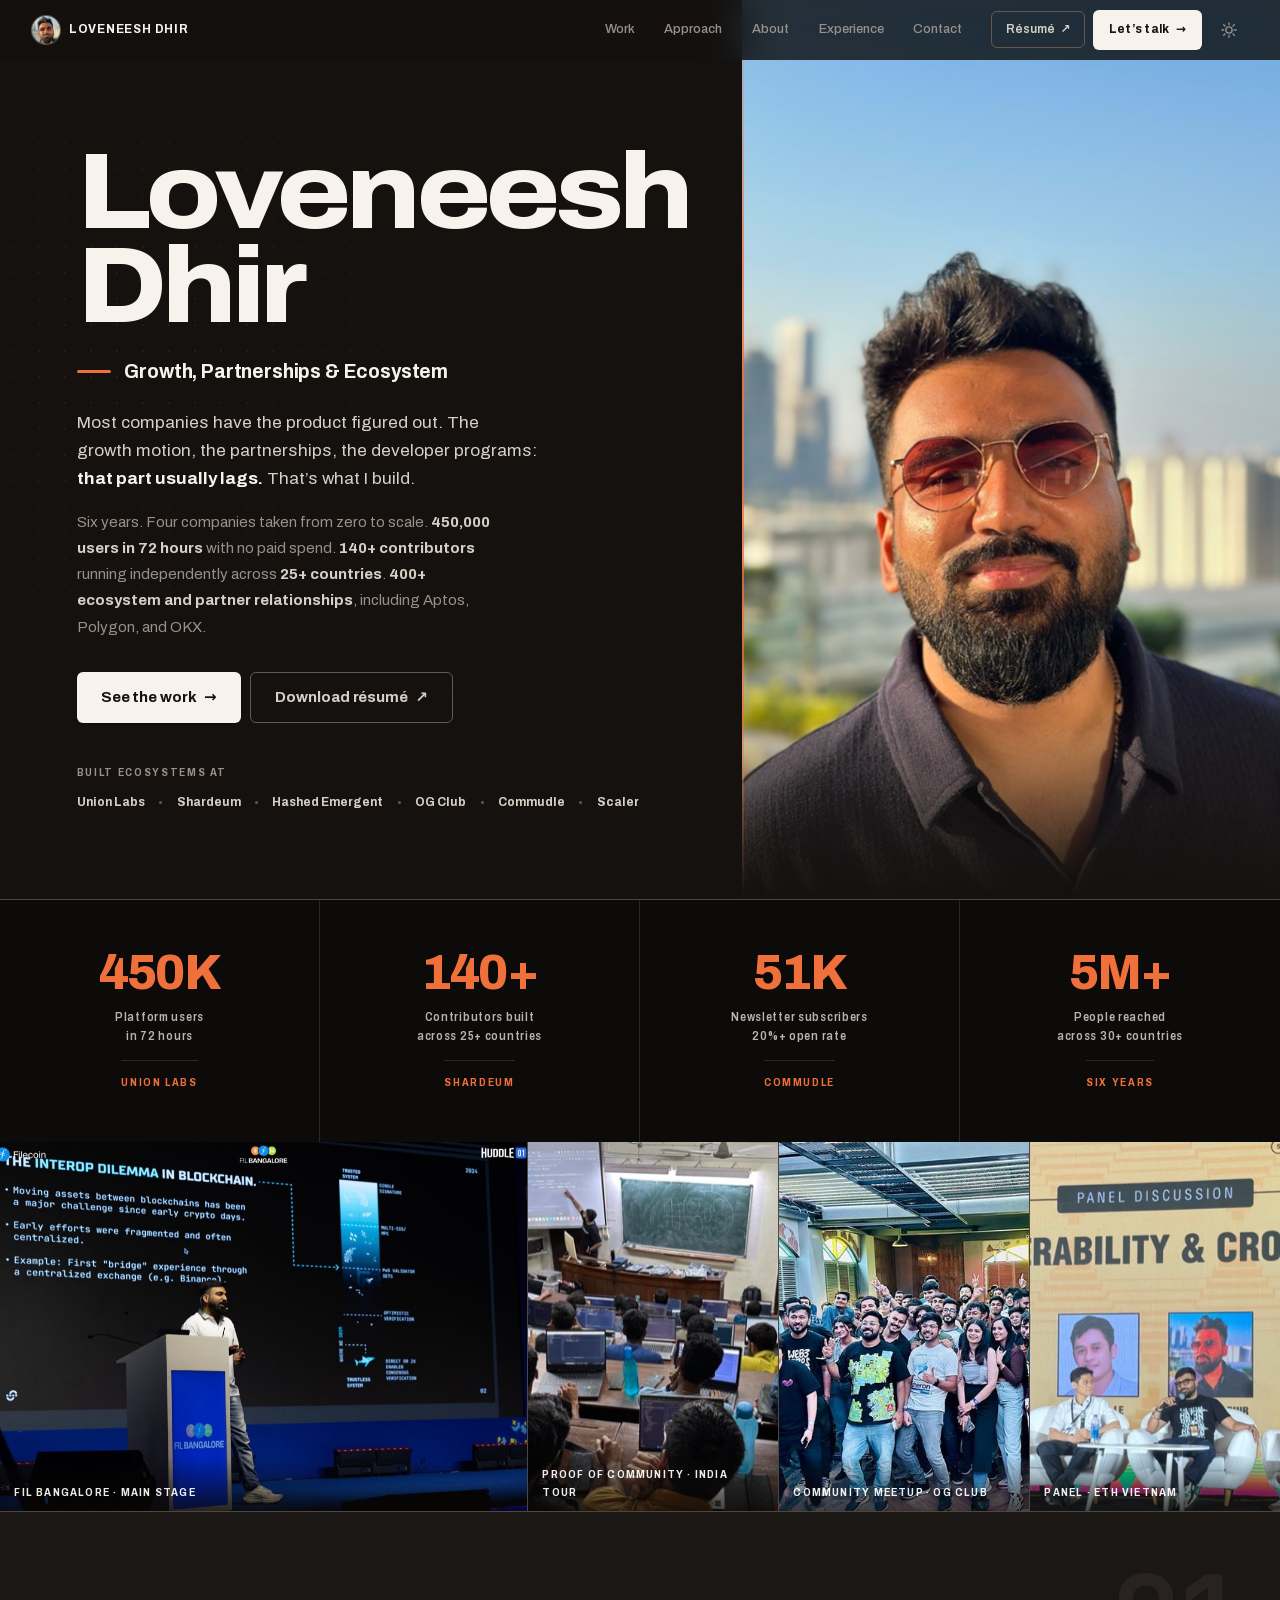
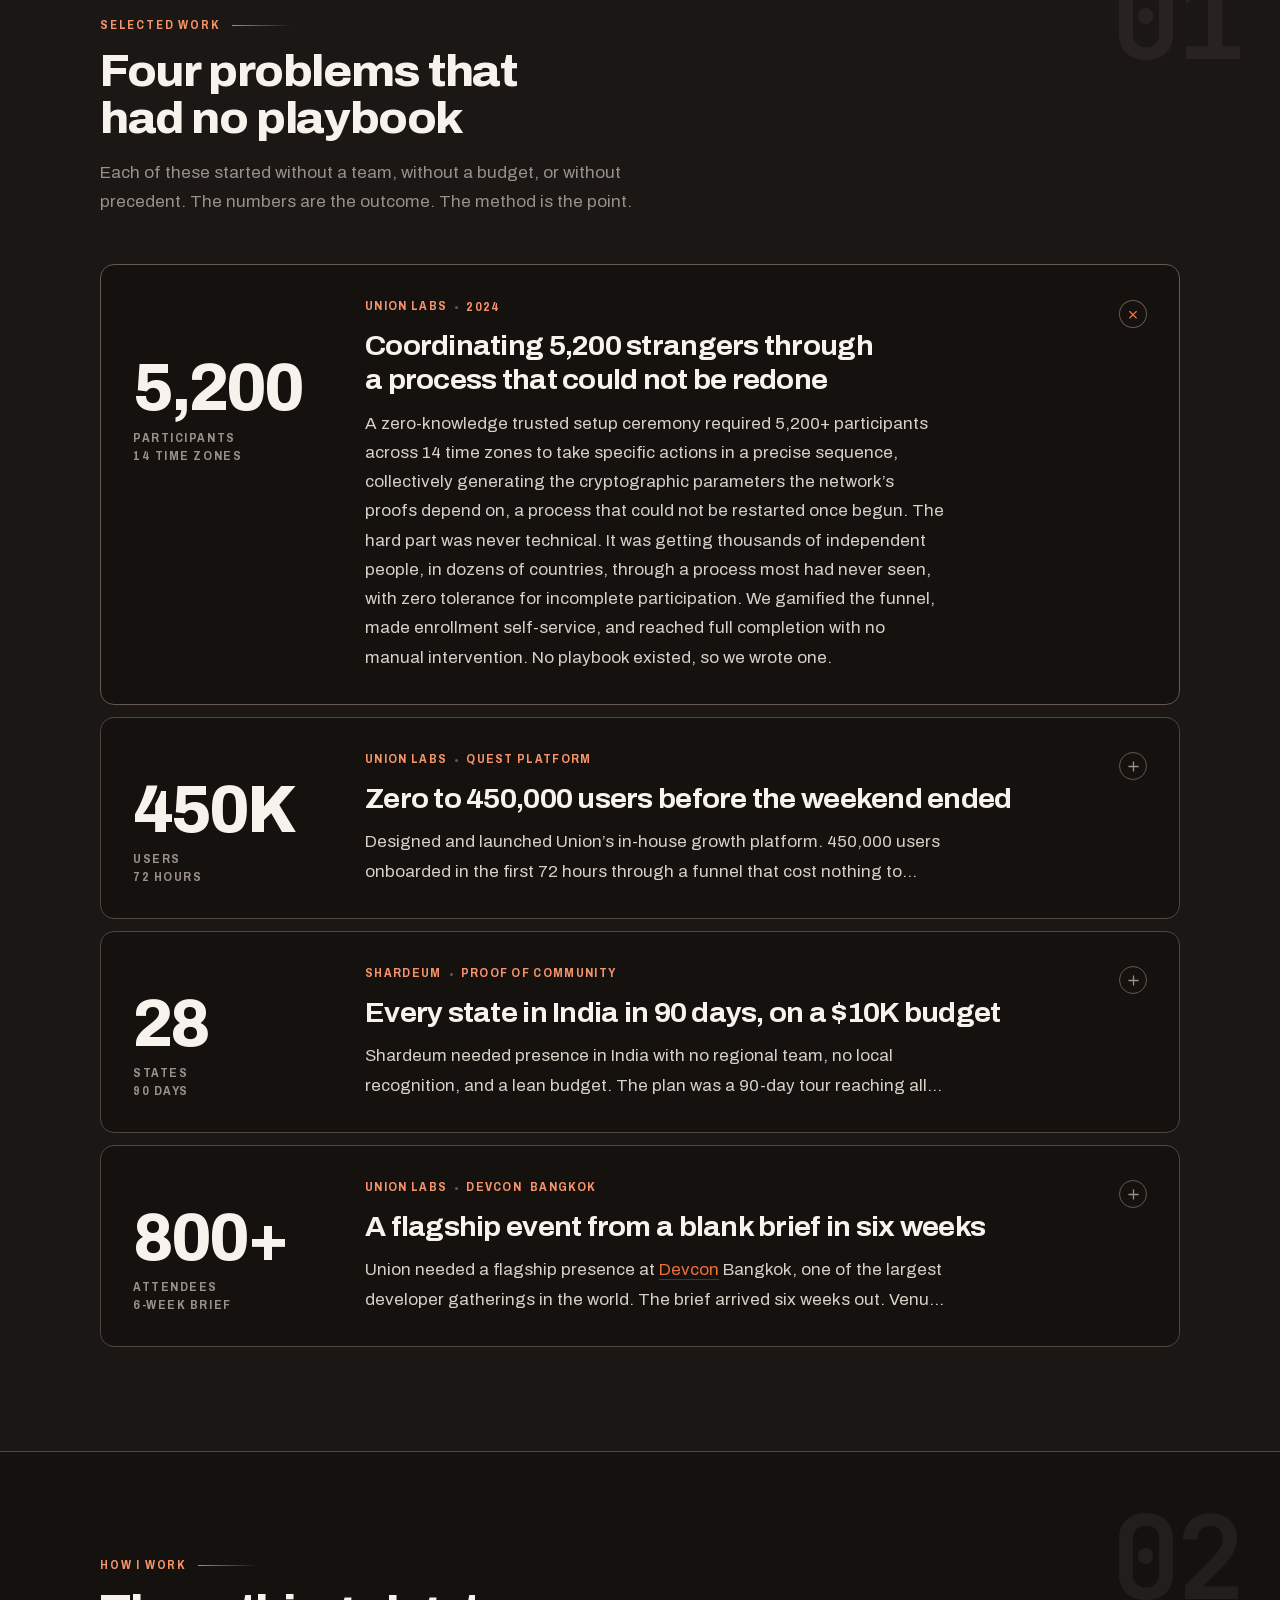
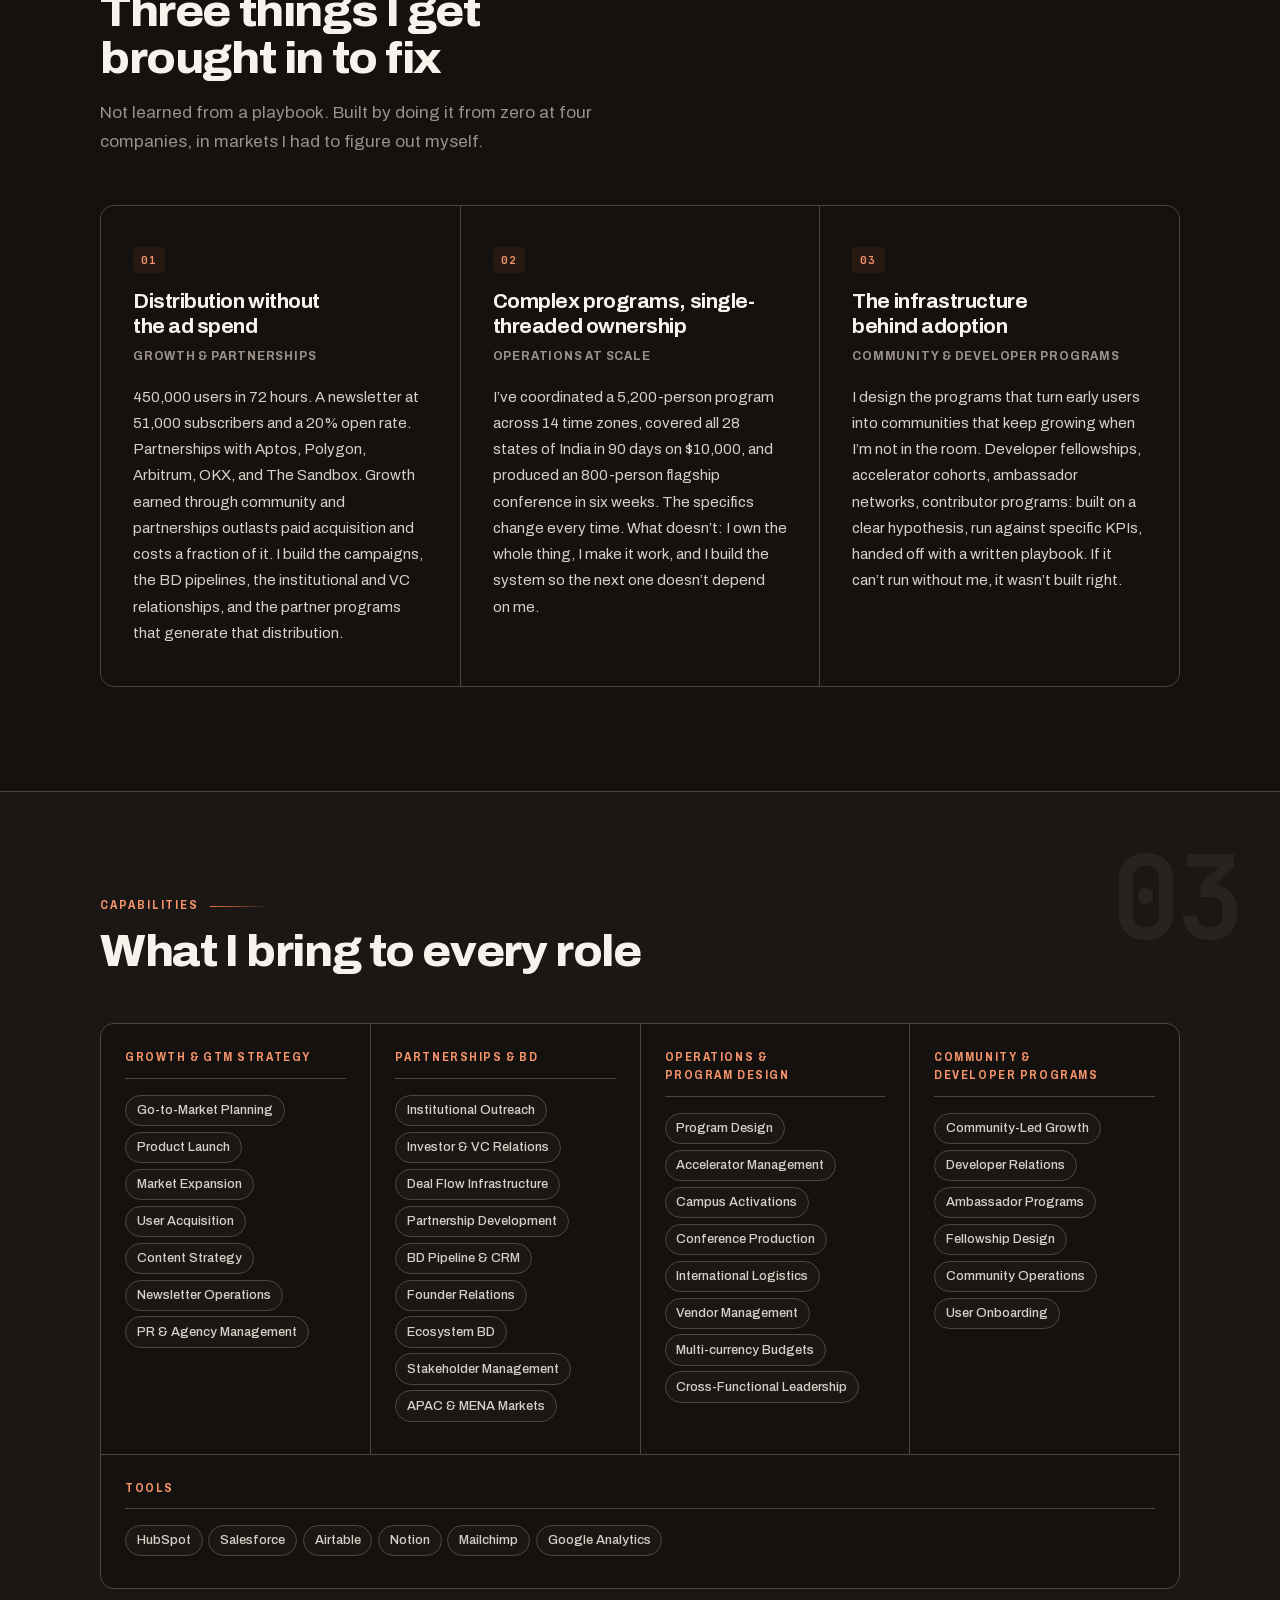
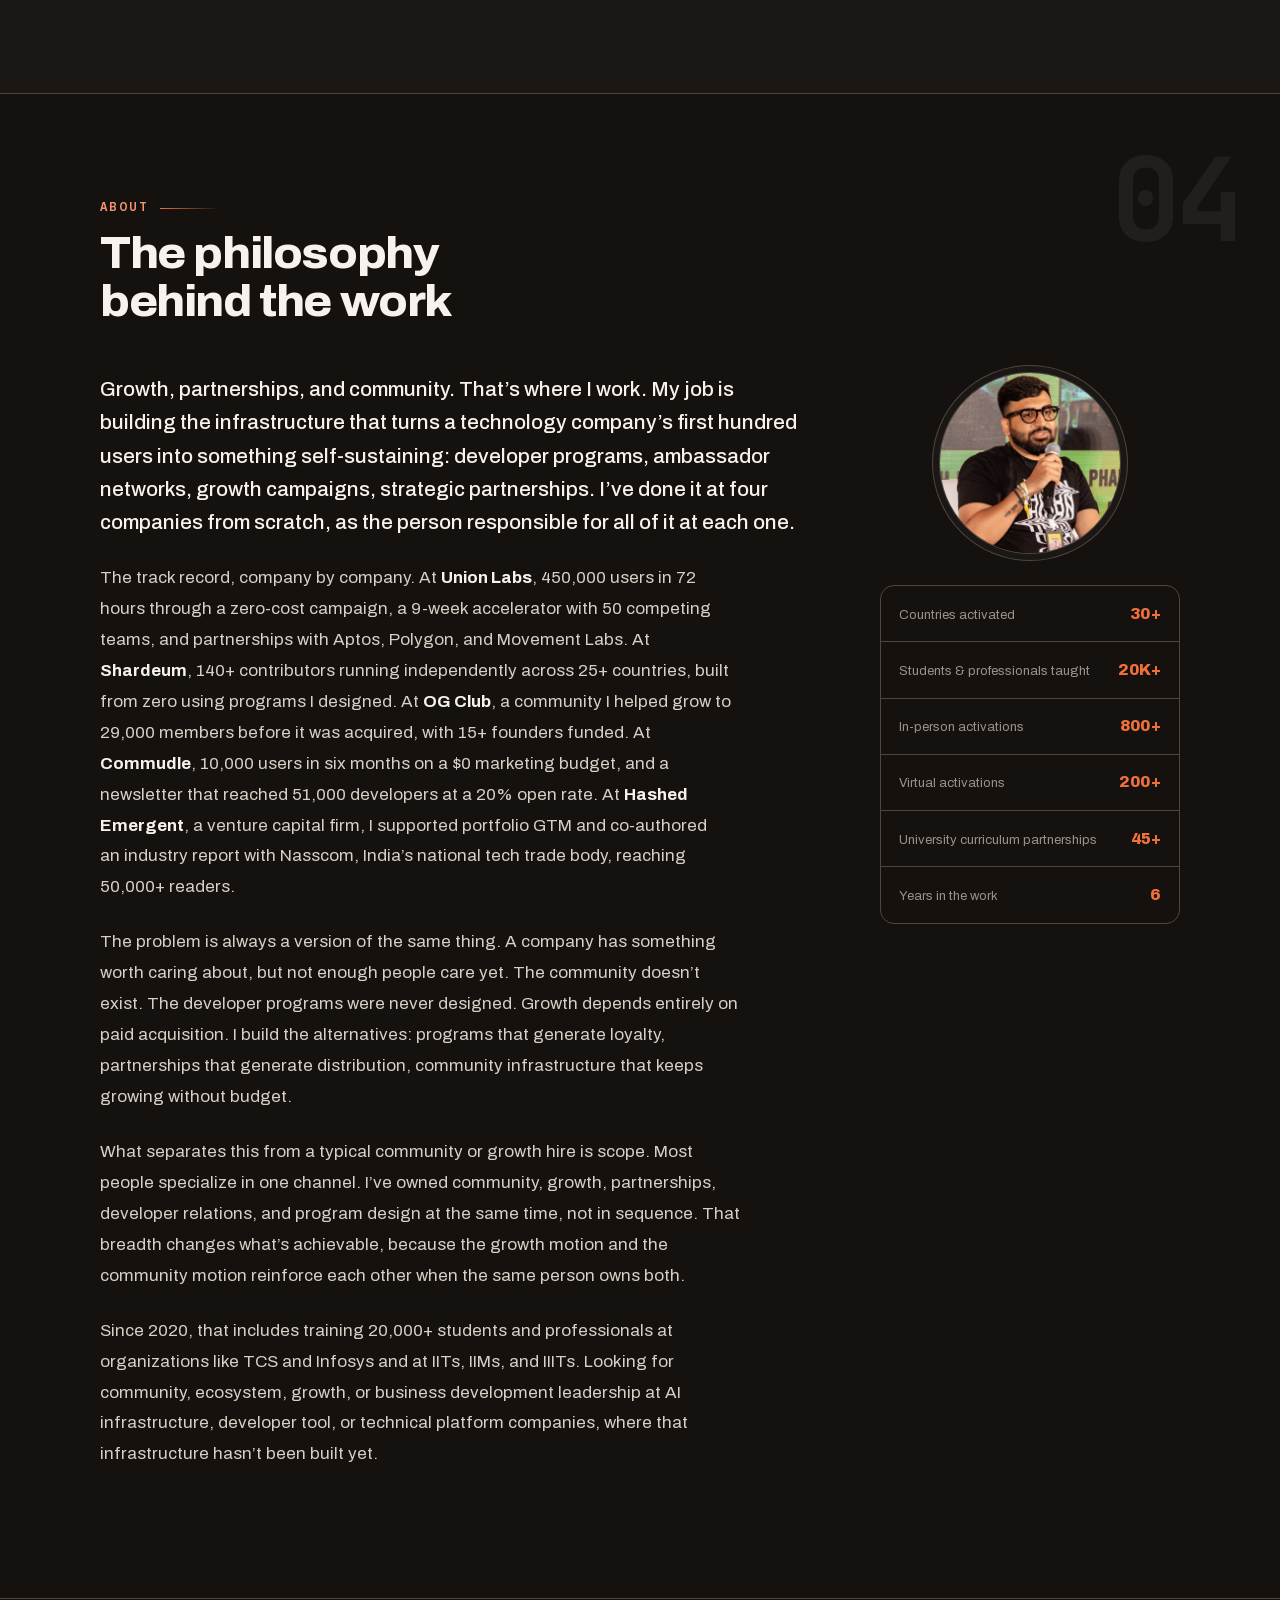
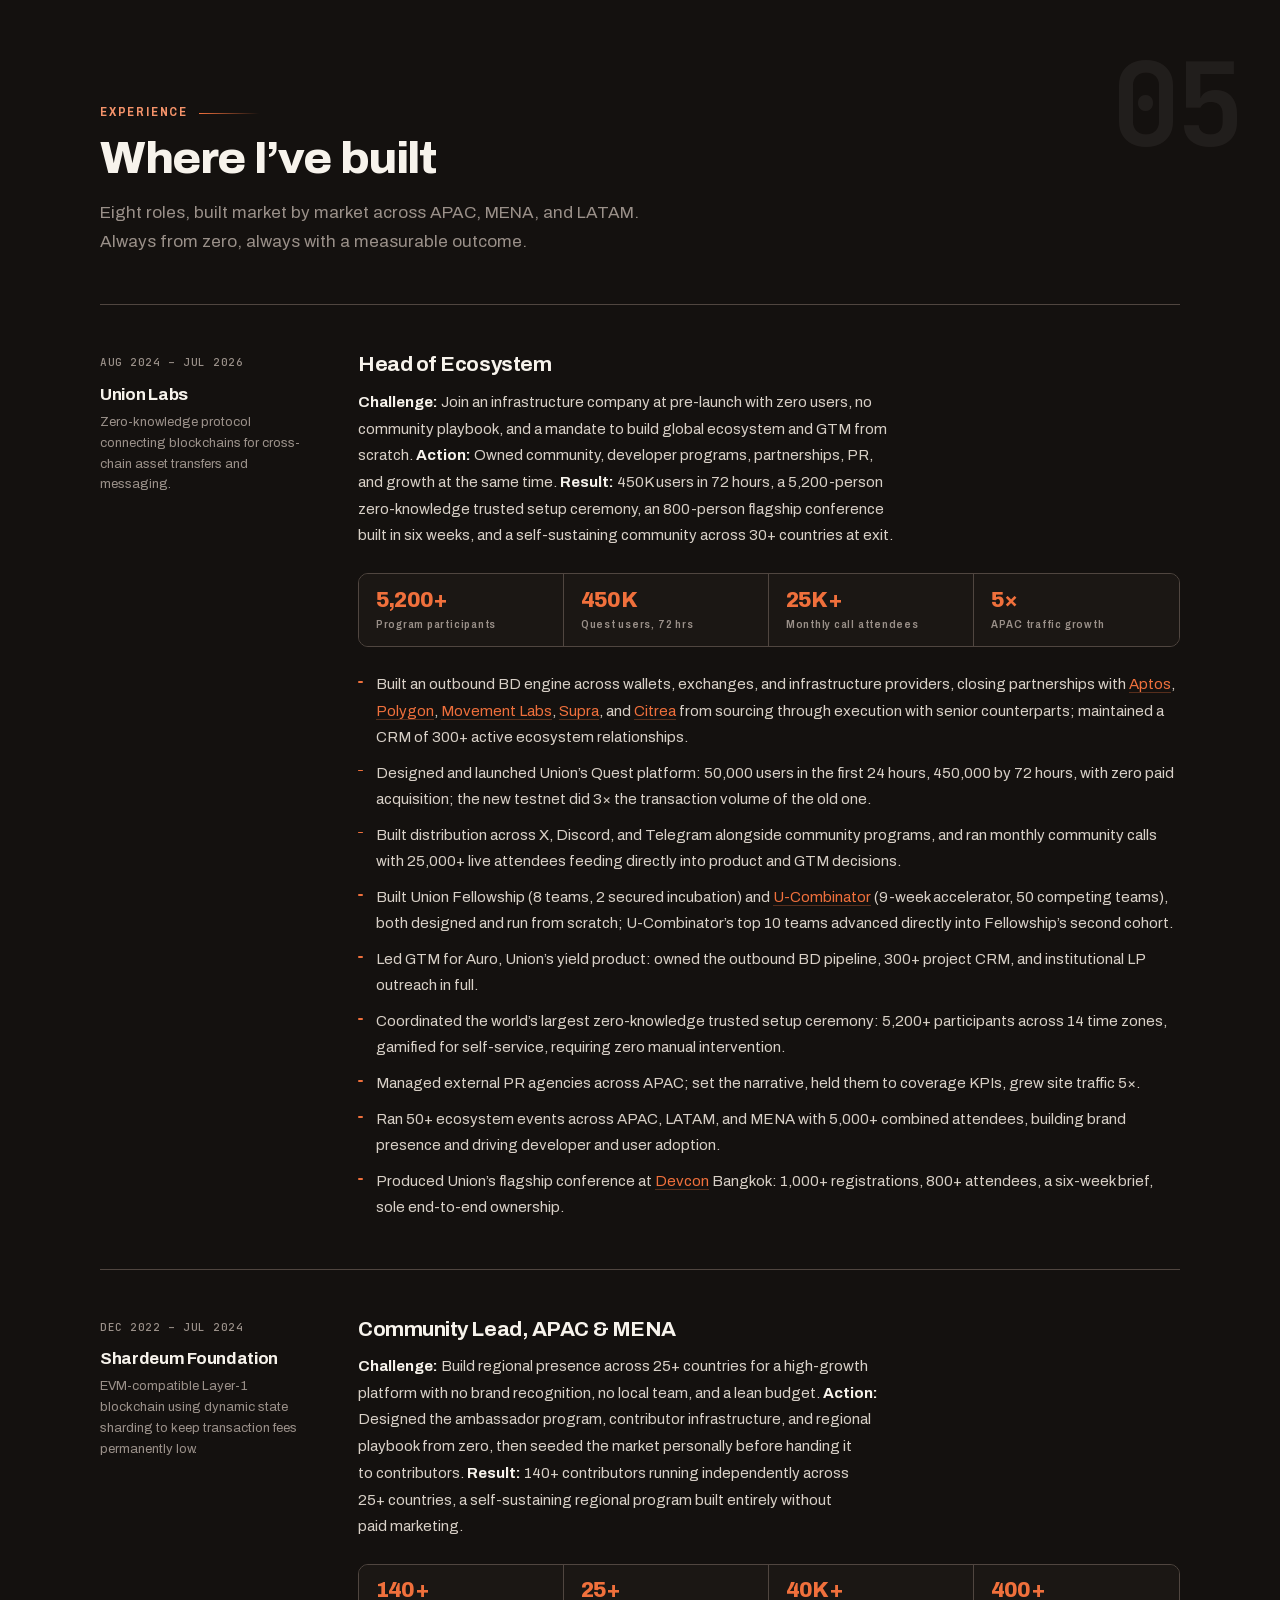
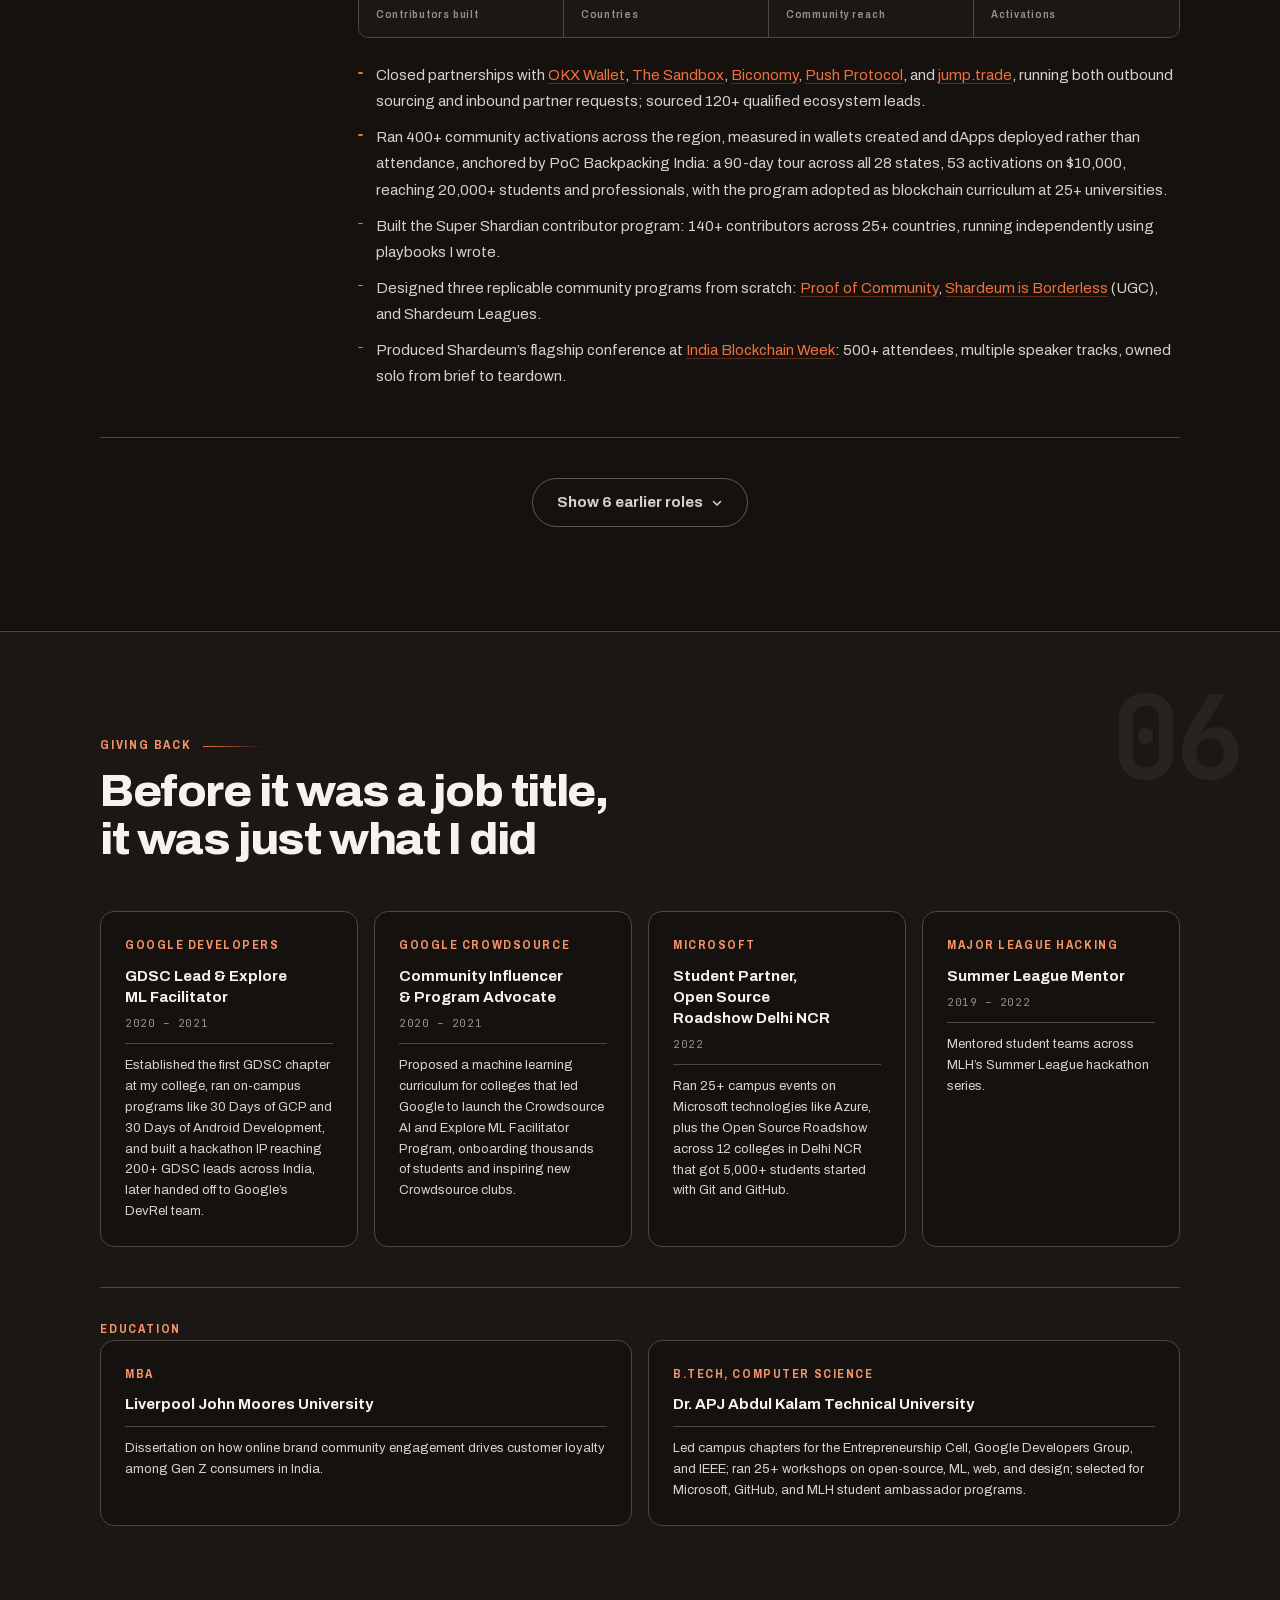
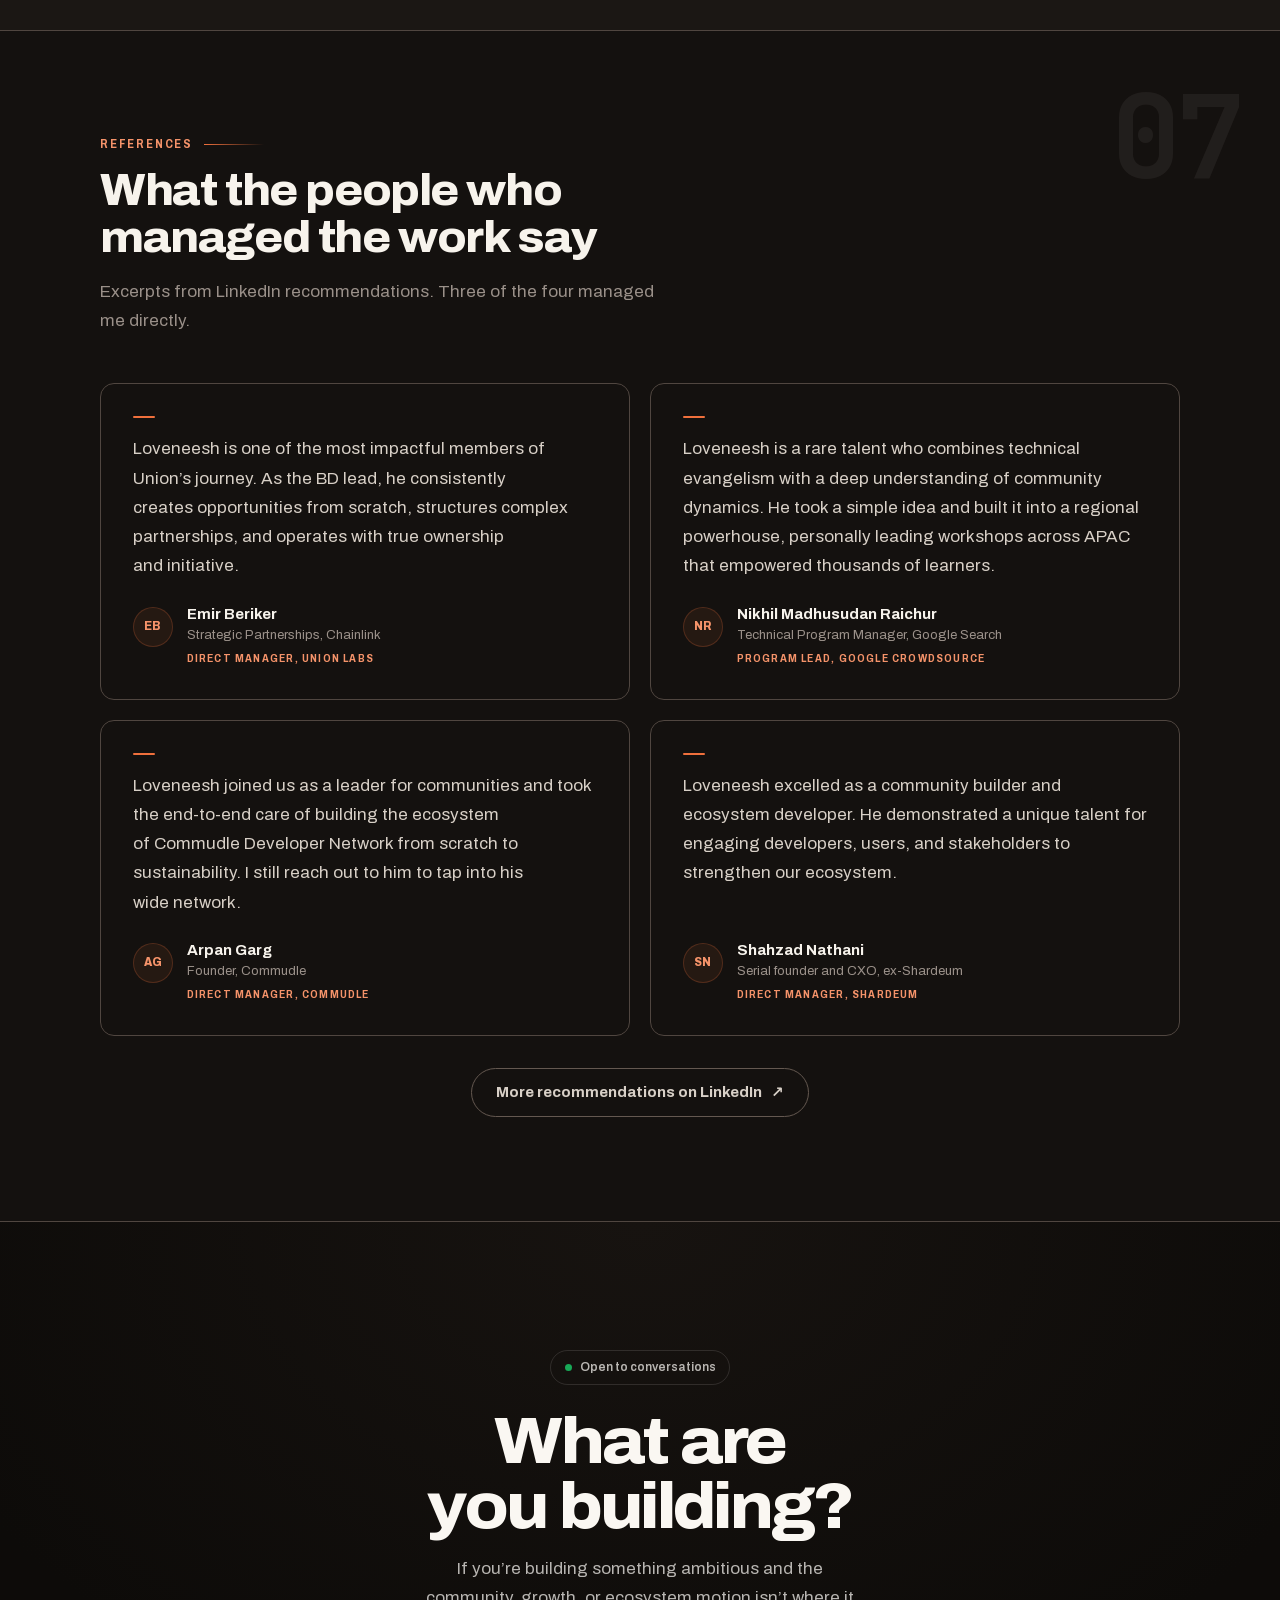
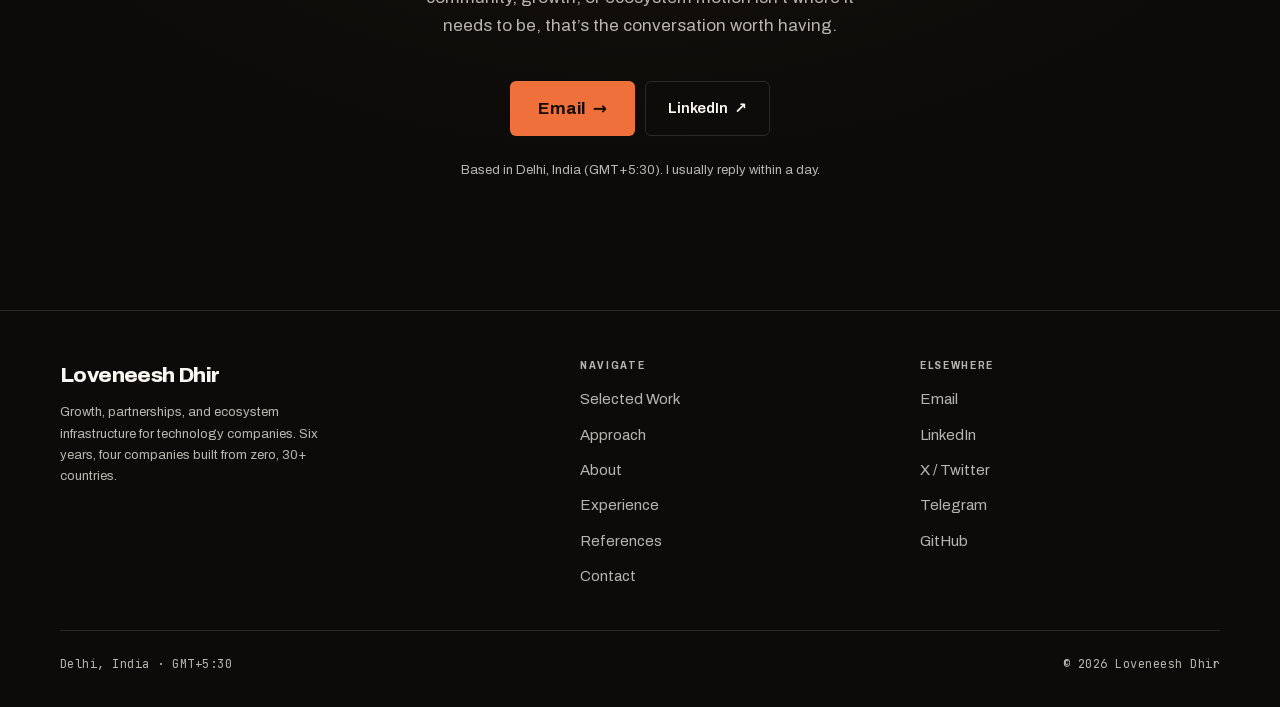
==== commit 172dfa00: "updates" ====
--- a/index.html
+++ b/index.html
@@ -1303,7 +1303,7 @@
           <div class="w-main">
             <p class="w-tag"><a href="https://union.build" target="_blank" rel="noopener">Union Labs</a><span class="sep"></span>Quest Platform</p>
             <h3 class="w-title">Zero to 450,000 users before the weekend ended</h3>
-            <p class="w-body">Designed and launched Union&rsquo;s in-house growth platform. 450,000 users onboarded in the first 72 hours through a funnel that cost nothing to acquire. The new testnet drove three times the transaction volume of its predecessor. It proved what I keep coming back to: distribution, built right, is itself a product feature.</p>
+            <p class="w-body">Designed and launched Union&rsquo;s in-house growth platform. 450,000 users onboarded in the first 72 hours through a funnel that cost nothing to acquire. The new testnet did 3&times; the transaction volume the old one had. It proved what I keep coming back to: distribution, built right, is itself a product feature.</p>
           </div>
           <span class="w-chev" aria-hidden="true"><svg viewBox="0 0 12 12" fill="none"><path d="M6 1v10M1 6h10" stroke="currentColor" stroke-width="1.4" stroke-linecap="round"/></svg></span>
         </summary>
@@ -1510,7 +1510,7 @@
           </div>
           <ul class="ex-bul">
             <li>Built an outbound BD engine across wallets, exchanges, and infrastructure providers, closing partnerships with <a href="https://aptoslabs.com" target="_blank" rel="noopener" class="ln">Aptos</a>, <a href="https://polygon.technology" target="_blank" rel="noopener" class="ln">Polygon</a>, <a href="https://movementlabs.xyz" target="_blank" rel="noopener" class="ln">Movement Labs</a>, <a href="https://supra.com" target="_blank" rel="noopener" class="ln">Supra</a>, and <a href="https://citrea.xyz" target="_blank" rel="noopener" class="ln">Citrea</a> from sourcing through execution with senior counterparts; maintained a CRM of 300+ active ecosystem relationships.</li>
-            <li>Designed and launched Union&rsquo;s Quest platform: 50,000 users in the first 24 hours, 450,000 by 72 hours, with zero paid acquisition; the new testnet drove 3&times; the transaction volume of its predecessor.</li>
+            <li>Designed and launched Union&rsquo;s Quest platform: 50,000 users in the first 24 hours, 450,000 by 72 hours, with zero paid acquisition; the new testnet did 3&times; the transaction volume of the old one.</li>
             <li>Built distribution across X, Discord, and Telegram alongside community programs, and ran monthly community calls with 25,000+ live attendees feeding directly into product and GTM decisions.</li>
             <li>Built Union Fellowship (8 teams, 2 secured incubation) and <a href="https://x.com/union_build/status/1891941420774326716" target="_blank" rel="noopener" class="ln">U-Combinator</a> (9-week accelerator, 50 competing teams), both designed and run from scratch; U-Combinator&rsquo;s top 10 teams advanced directly into Fellowship&rsquo;s second cohort.</li>
             <li>Led GTM for Auro, Union&rsquo;s yield product: owned the outbound BD pipeline, 300+ project CRM, and institutional LP outreach in full.</li>
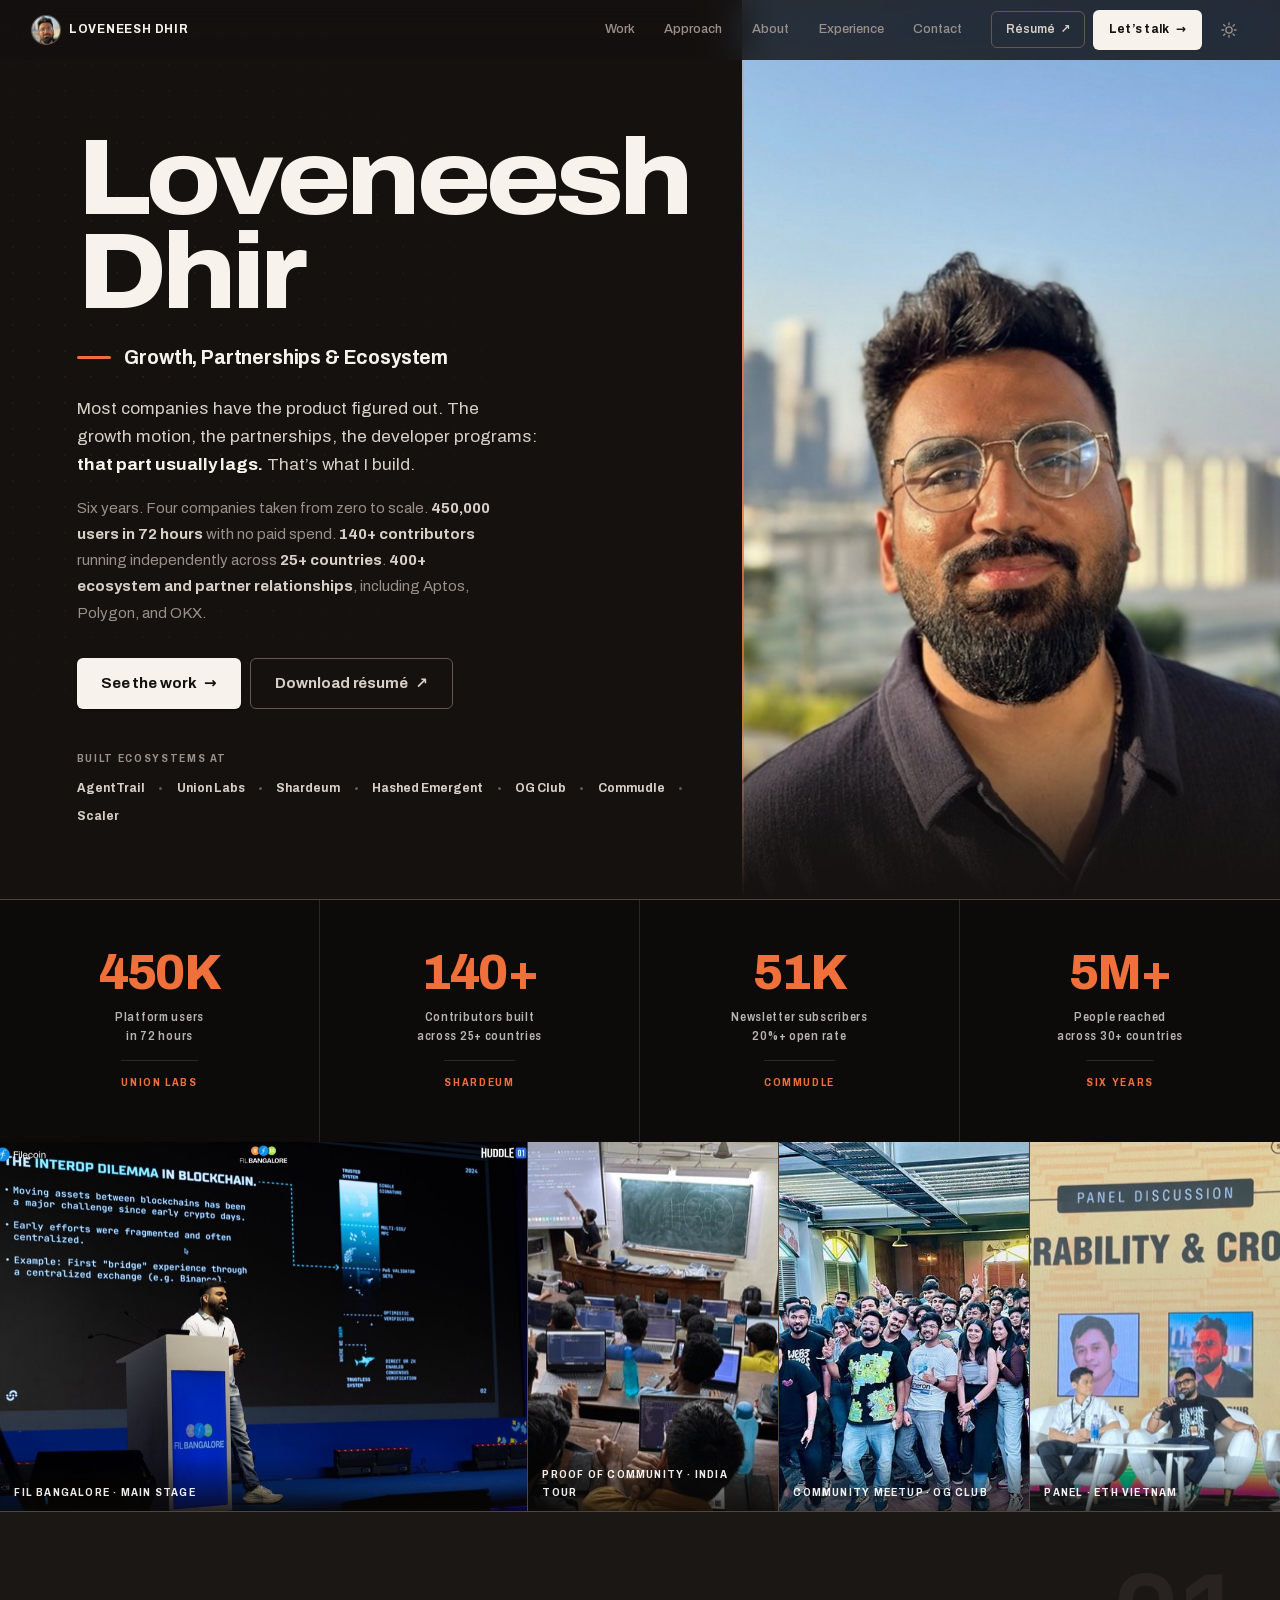
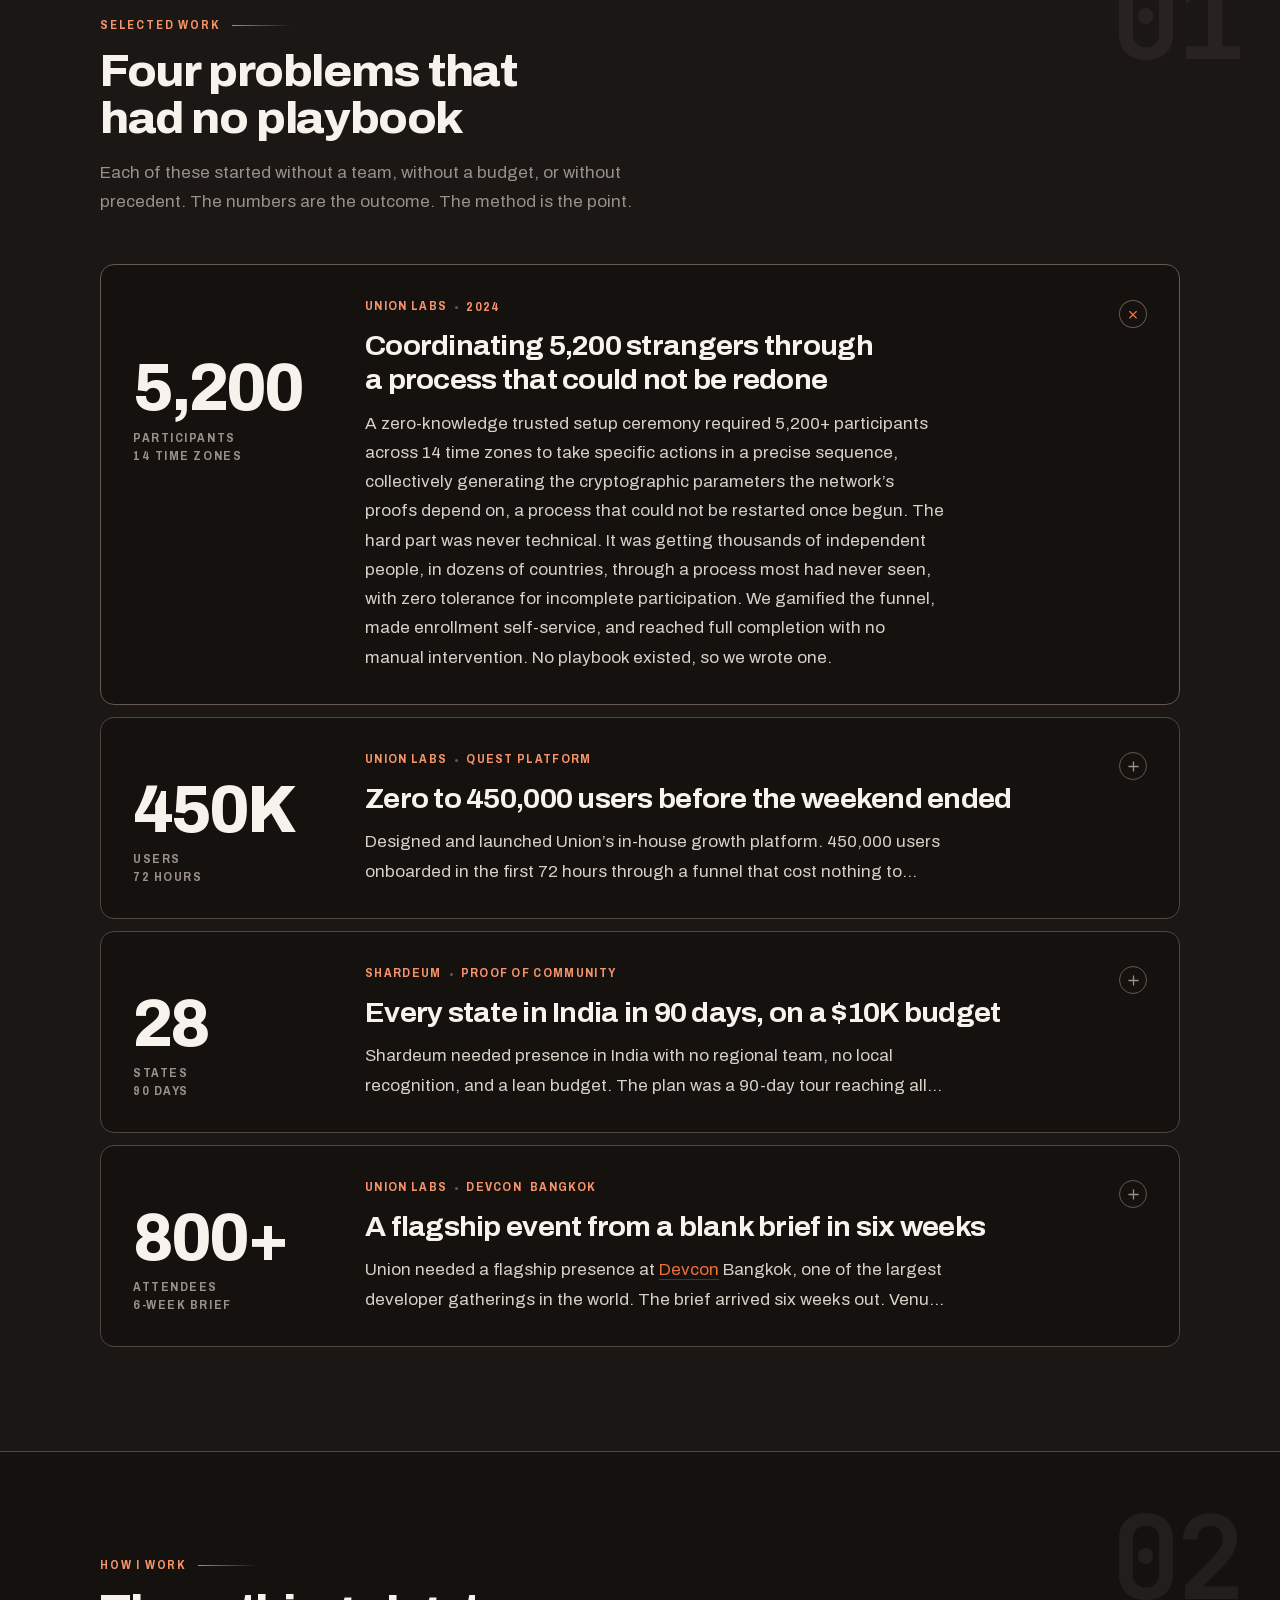
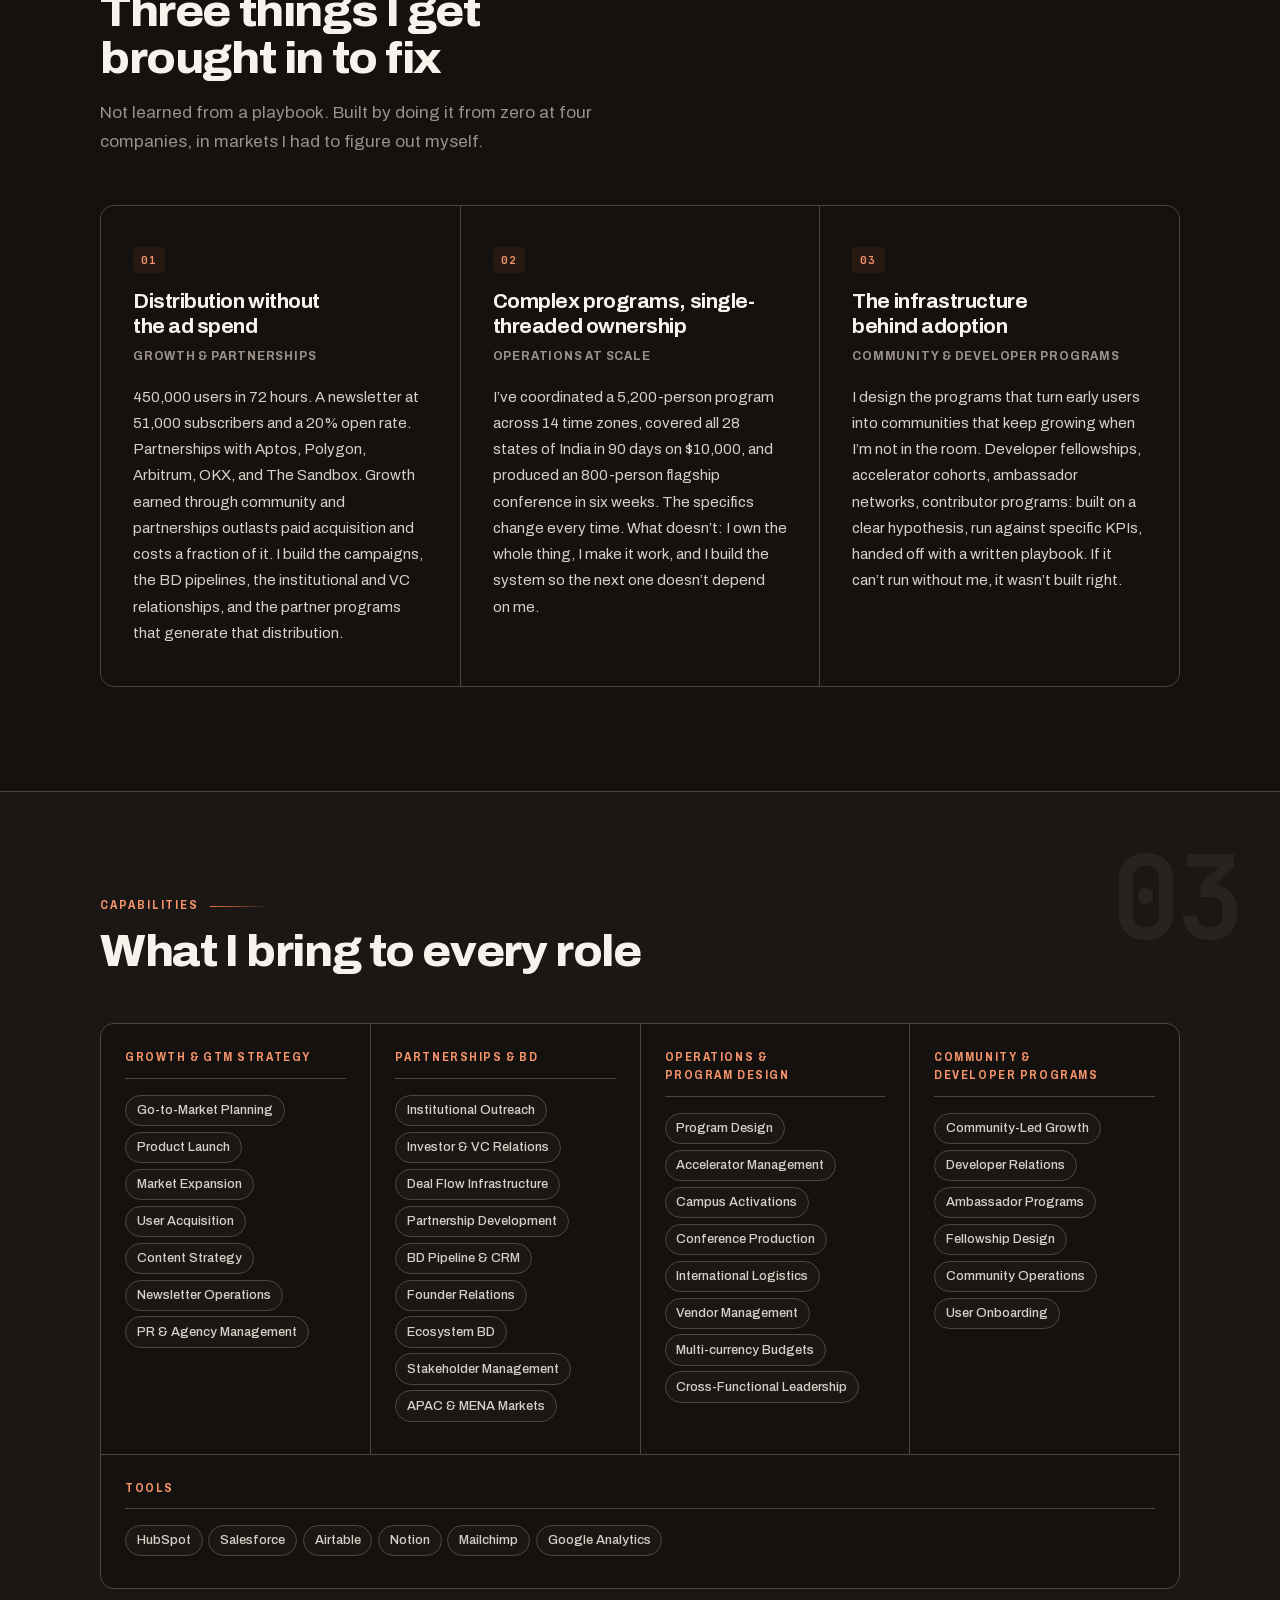
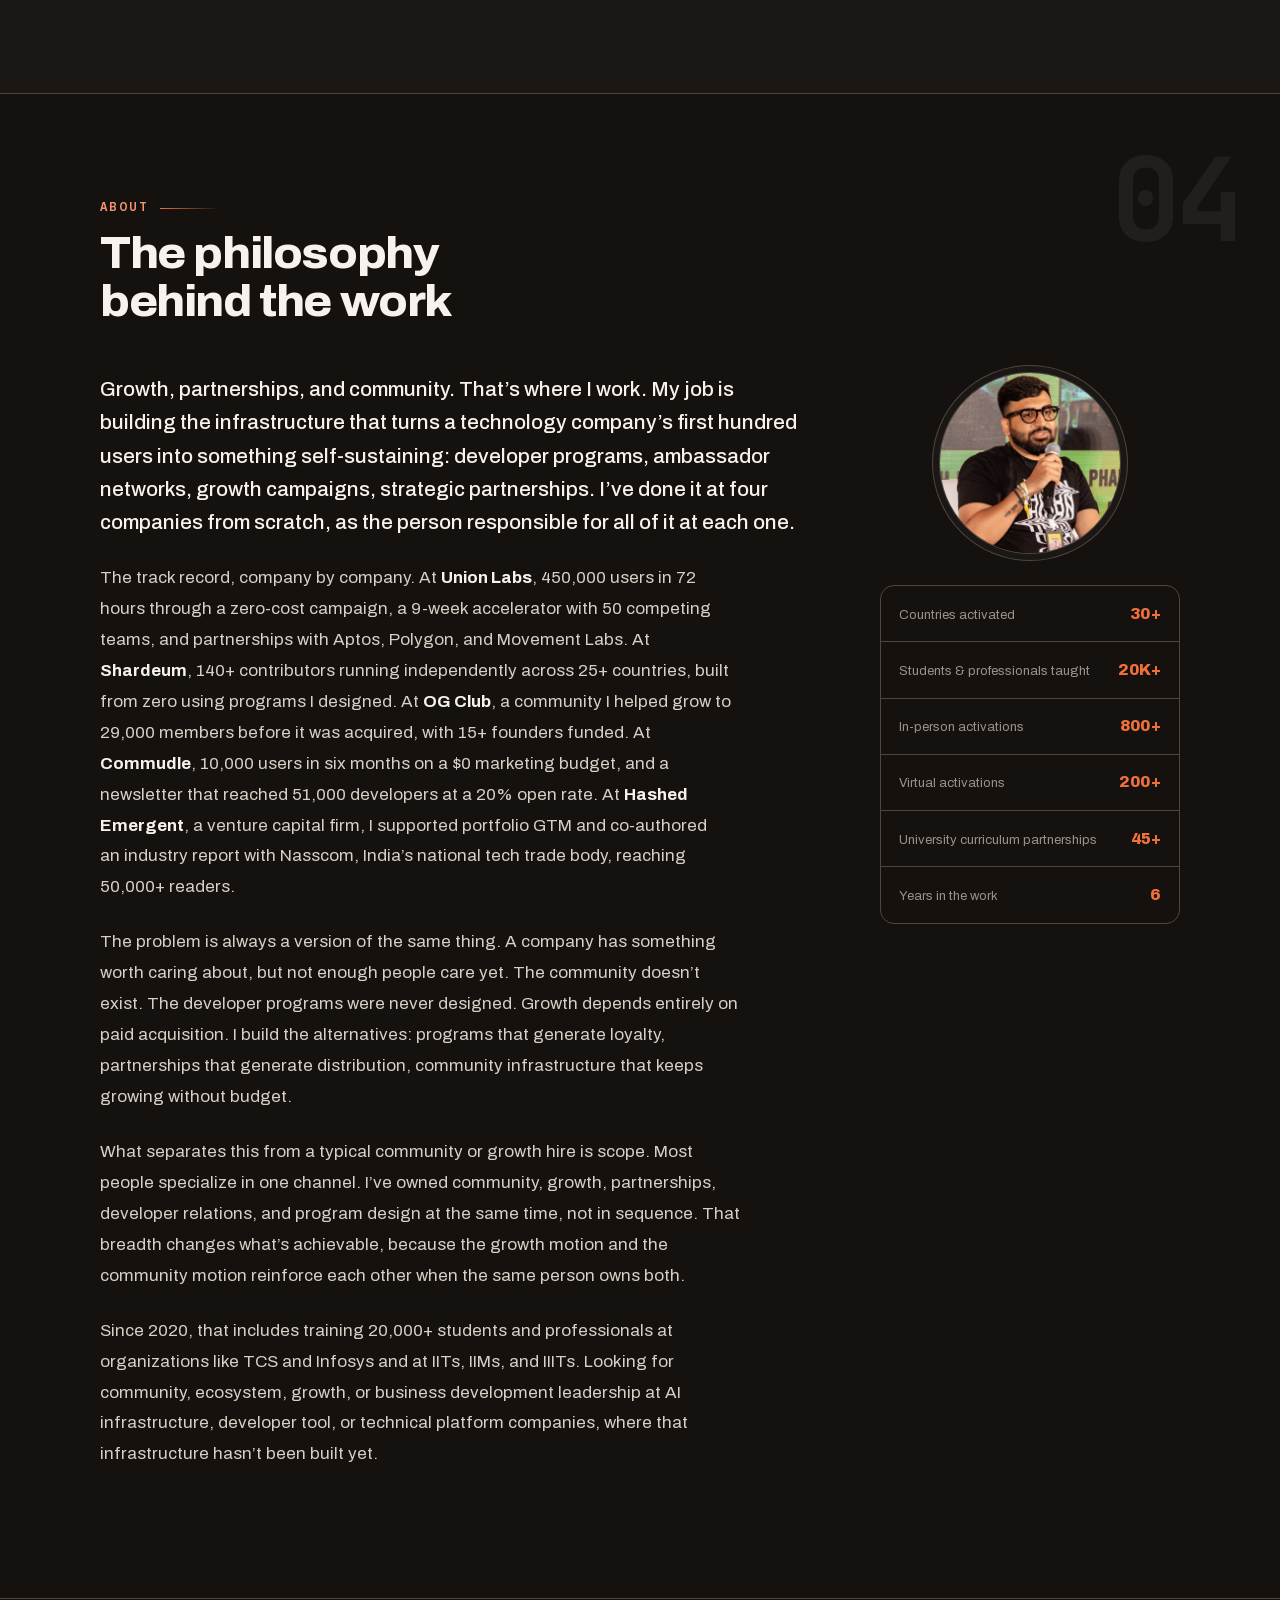
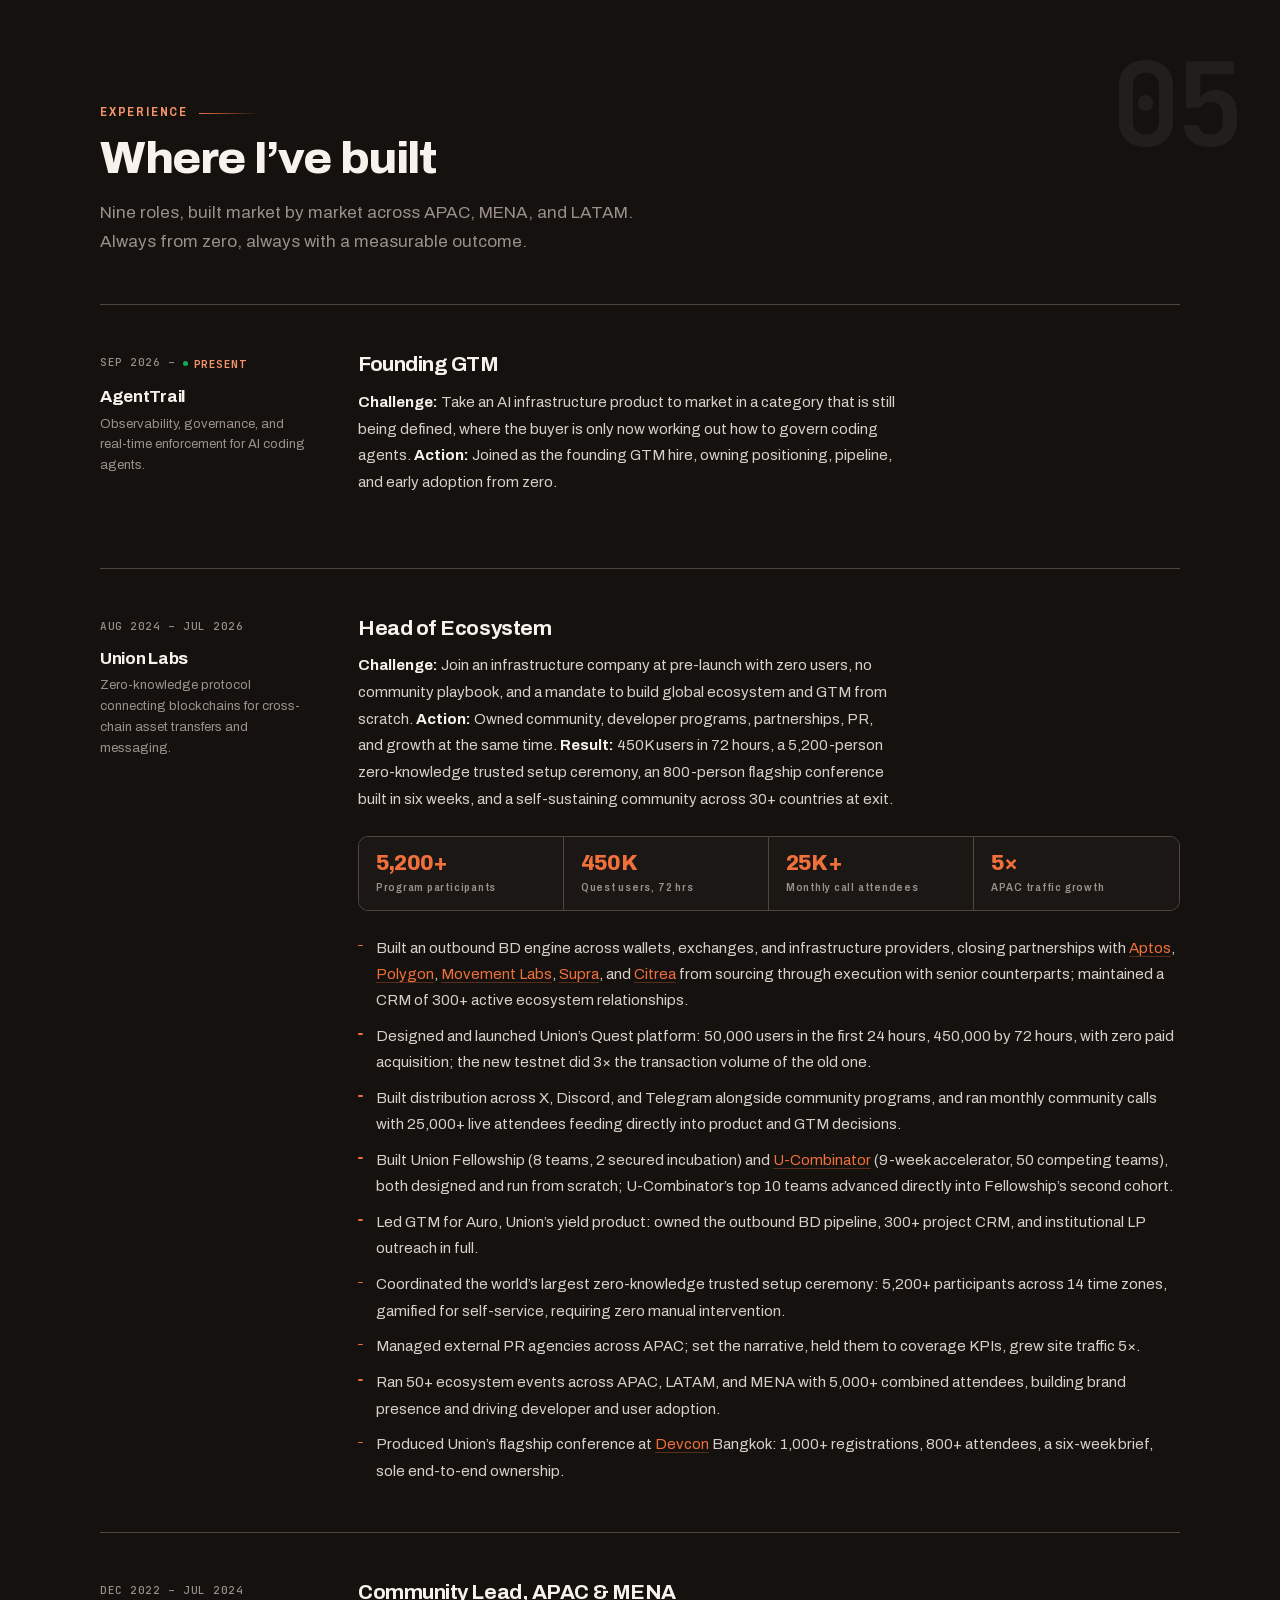
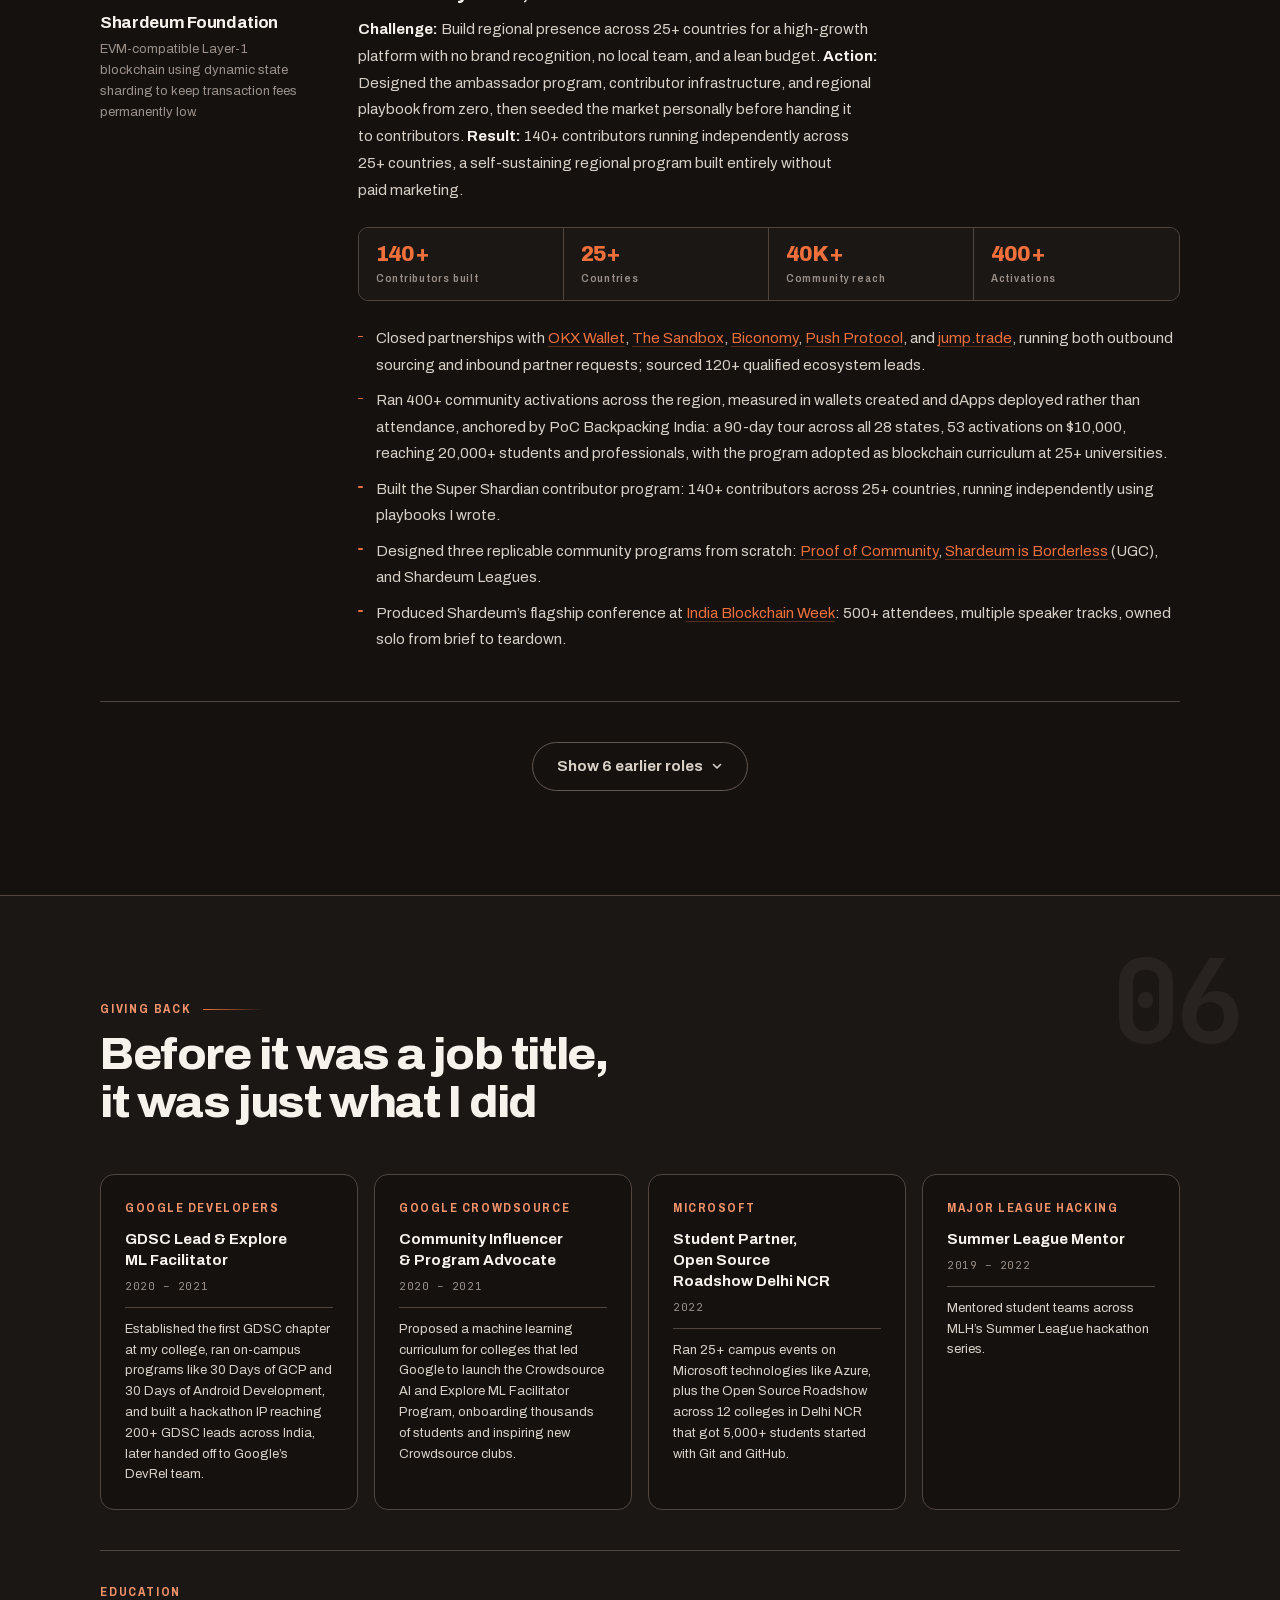
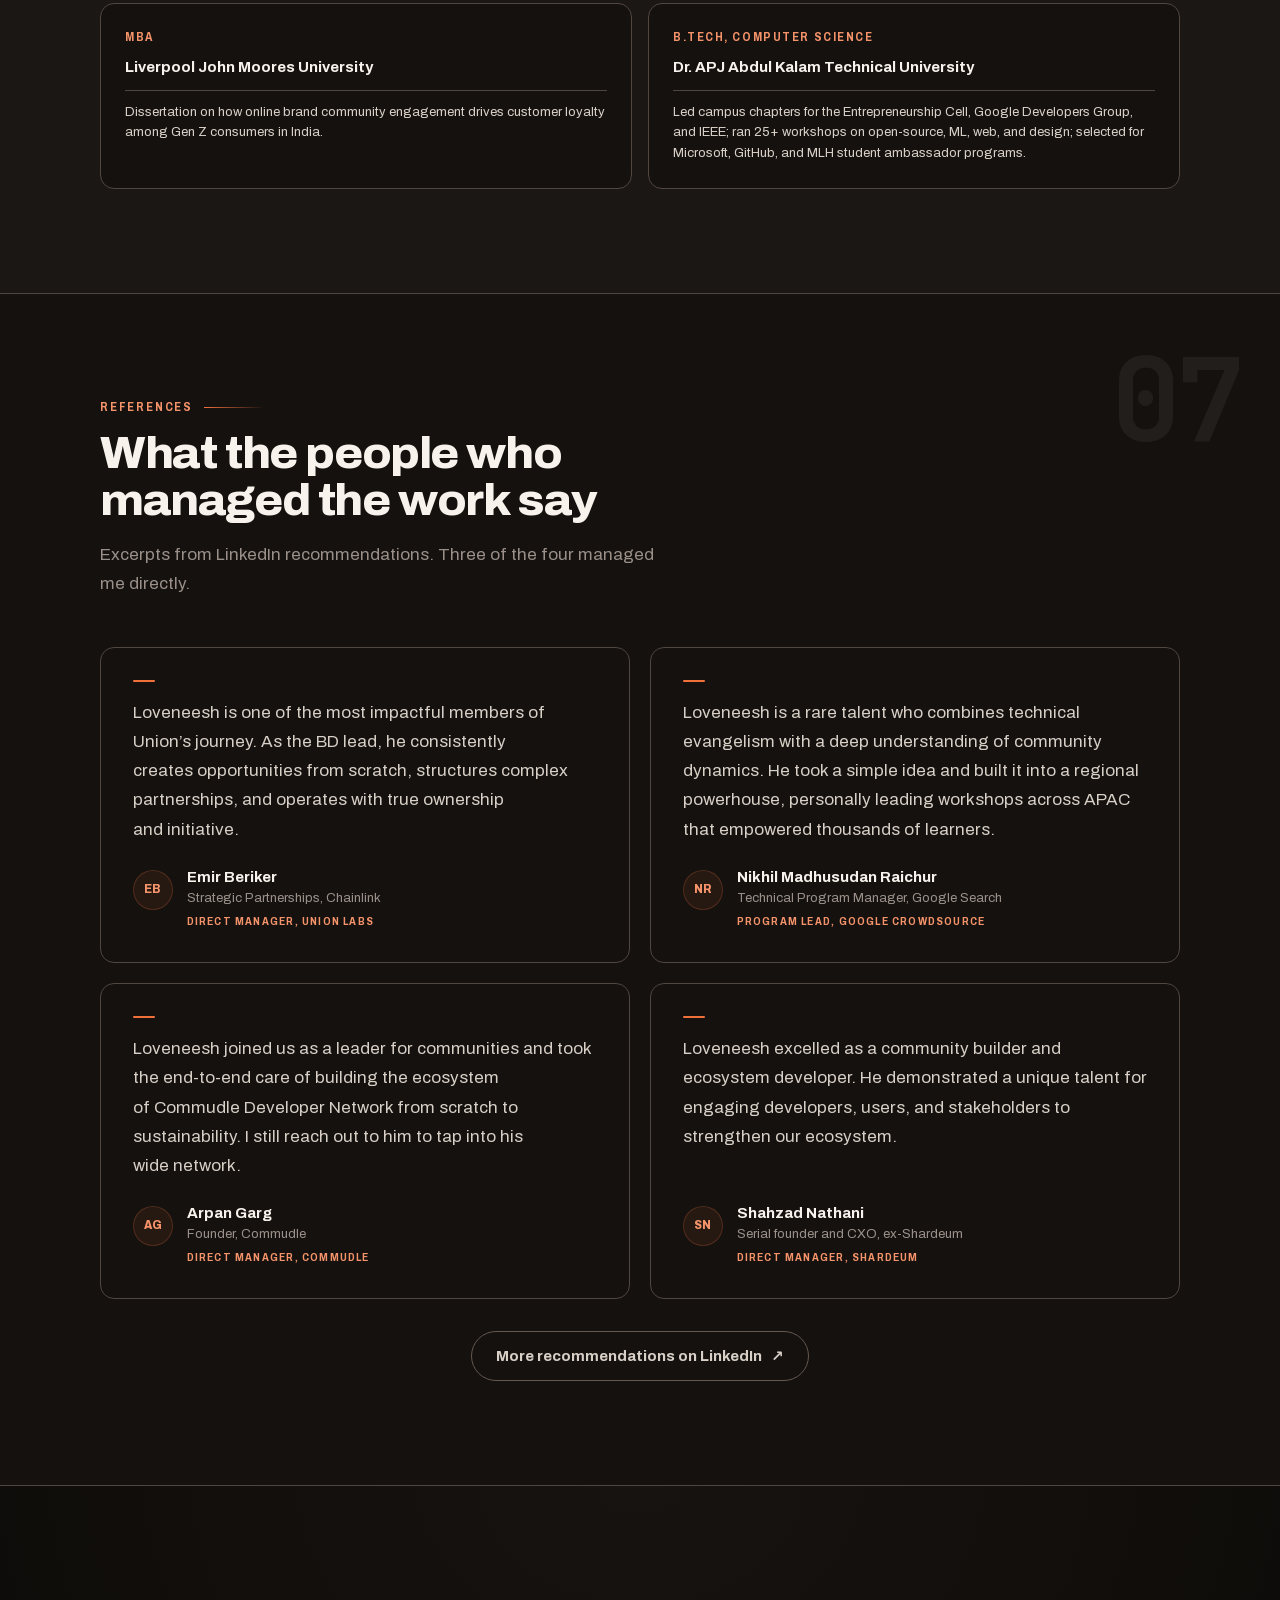
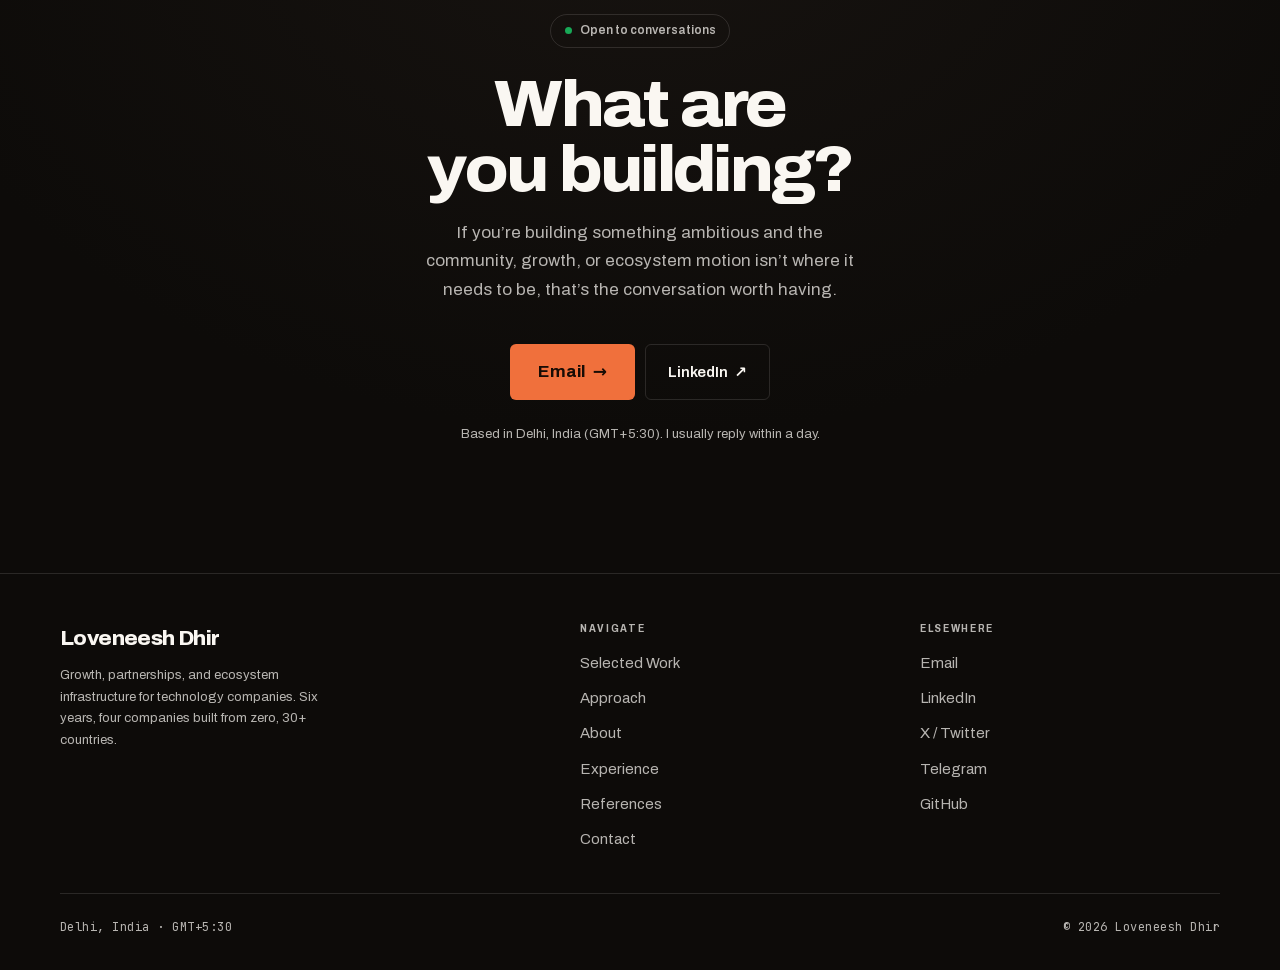
==== commit d252abd8: "updates" ====
--- a/index.html
+++ b/index.html
@@ -42,7 +42,8 @@
   "name":"Loveneesh Dhir",
   "url":"https://loveneeshdhir.com/",
   "image":"https://loveneeshdhir.com/og-image.jpg",
-  "jobTitle":"Head of Growth, Ecosystem & Partnerships",
+  "jobTitle":"Founding GTM",
+  "worksFor":{"@type":"Organization","name":"AgentTrail"},
   "description":"Builds community infrastructure, developer programs, and strategic partnerships for technology companies.",
   "email":"mailto:dhirloveneesh@gmail.com",
   "address":{"@type":"PostalAddress","addressLocality":"Delhi","addressCountry":"IN"},
@@ -54,6 +55,15 @@
     "https://t.me/loveneeshdhir"
   ]
 }
+</script>
+<!-- Google tag (gtag.js) -->
+<script async src="https://www.googletagmanager.com/gtag/js?id=G-EL3ZN9SBV5"></script>
+<script>
+  window.dataLayer = window.dataLayer || [];
+  function gtag(){dataLayer.push(arguments);}
+  gtag('js', new Date());
+
+  gtag('config', 'G-EL3ZN9SBV5');
 </script>
 <style>
 /* ============ FONTS ============ */
@@ -749,6 +759,11 @@
   letter-spacing:.05em;text-transform:uppercase;color:var(--ink-3);
   margin-bottom:.8rem;
 }
+.ex-now{
+  display:inline-flex;align-items:center;gap:.35rem;
+  color:var(--rust-2);font-weight:700;
+}
+.ex-now::before{content:'';width:5px;height:5px;border-radius:50%;background:#18A957}
 .ex-co{
   font-size:var(--t-lg);font-weight:700;font-stretch:100%;
   letter-spacing:-.018em;color:var(--ink);margin-bottom:.35rem;line-height:1.3;
@@ -1215,7 +1230,7 @@
     <div class="hero-logos">
       <p class="hero-logos-l">Built ecosystems at</p>
       <p class="hero-logos-r">
-        <span>Union Labs</span><span>Shardeum</span><span>Hashed Emergent</span><span>OG Club</span><span>Commudle</span><span>Scaler</span>
+        <span>AgentTrail</span><span>Union Labs</span><span>Shardeum</span><span>Hashed Emergent</span><span>OG Club</span><span>Commudle</span><span>Scaler</span>
       </p>
     </div>
   </div>
@@ -1489,9 +1504,21 @@
     <div class="sec-head r">
       <p class="label">Experience</p>
       <h2 class="sec-h">Where I&rsquo;ve built</h2>
-      <p class="sec-sub">Eight roles, built market by market across APAC, MENA, and LATAM. Always from zero, always with a measurable outcome.</p>
+      <p class="sec-sub">Nine roles, built market by market across APAC, MENA, and LATAM. Always from zero, always with a measurable outcome.</p>
     </div>
     <div class="exp-list" id="expList">
+
+      <article class="exp-row r">
+        <div class="ex-meta">
+          <p class="ex-date">Sep 2026 &ndash; <span class="ex-now">Present</span></p>
+          <p class="ex-co"><a href="https://agenttrail.sh" target="_blank" rel="noopener">AgentTrail</a></p>
+          <p class="ex-co-sub">Observability, governance, and real-time enforcement for AI coding agents.</p>
+        </div>
+        <div class="ex-body">
+          <h3 class="ex-role">Founding GTM</h3>
+          <p class="ex-context"><strong>Challenge:</strong> Take an AI infrastructure product to market in a category that is still being defined, where the buyer is only now working out how to govern coding agents. <strong>Action:</strong> Joined as the founding GTM hire, owning positioning, pipeline, and early adoption from zero.</p>
+        </div>
+      </article>
 
       <article class="exp-row r">
         <div class="ex-meta">
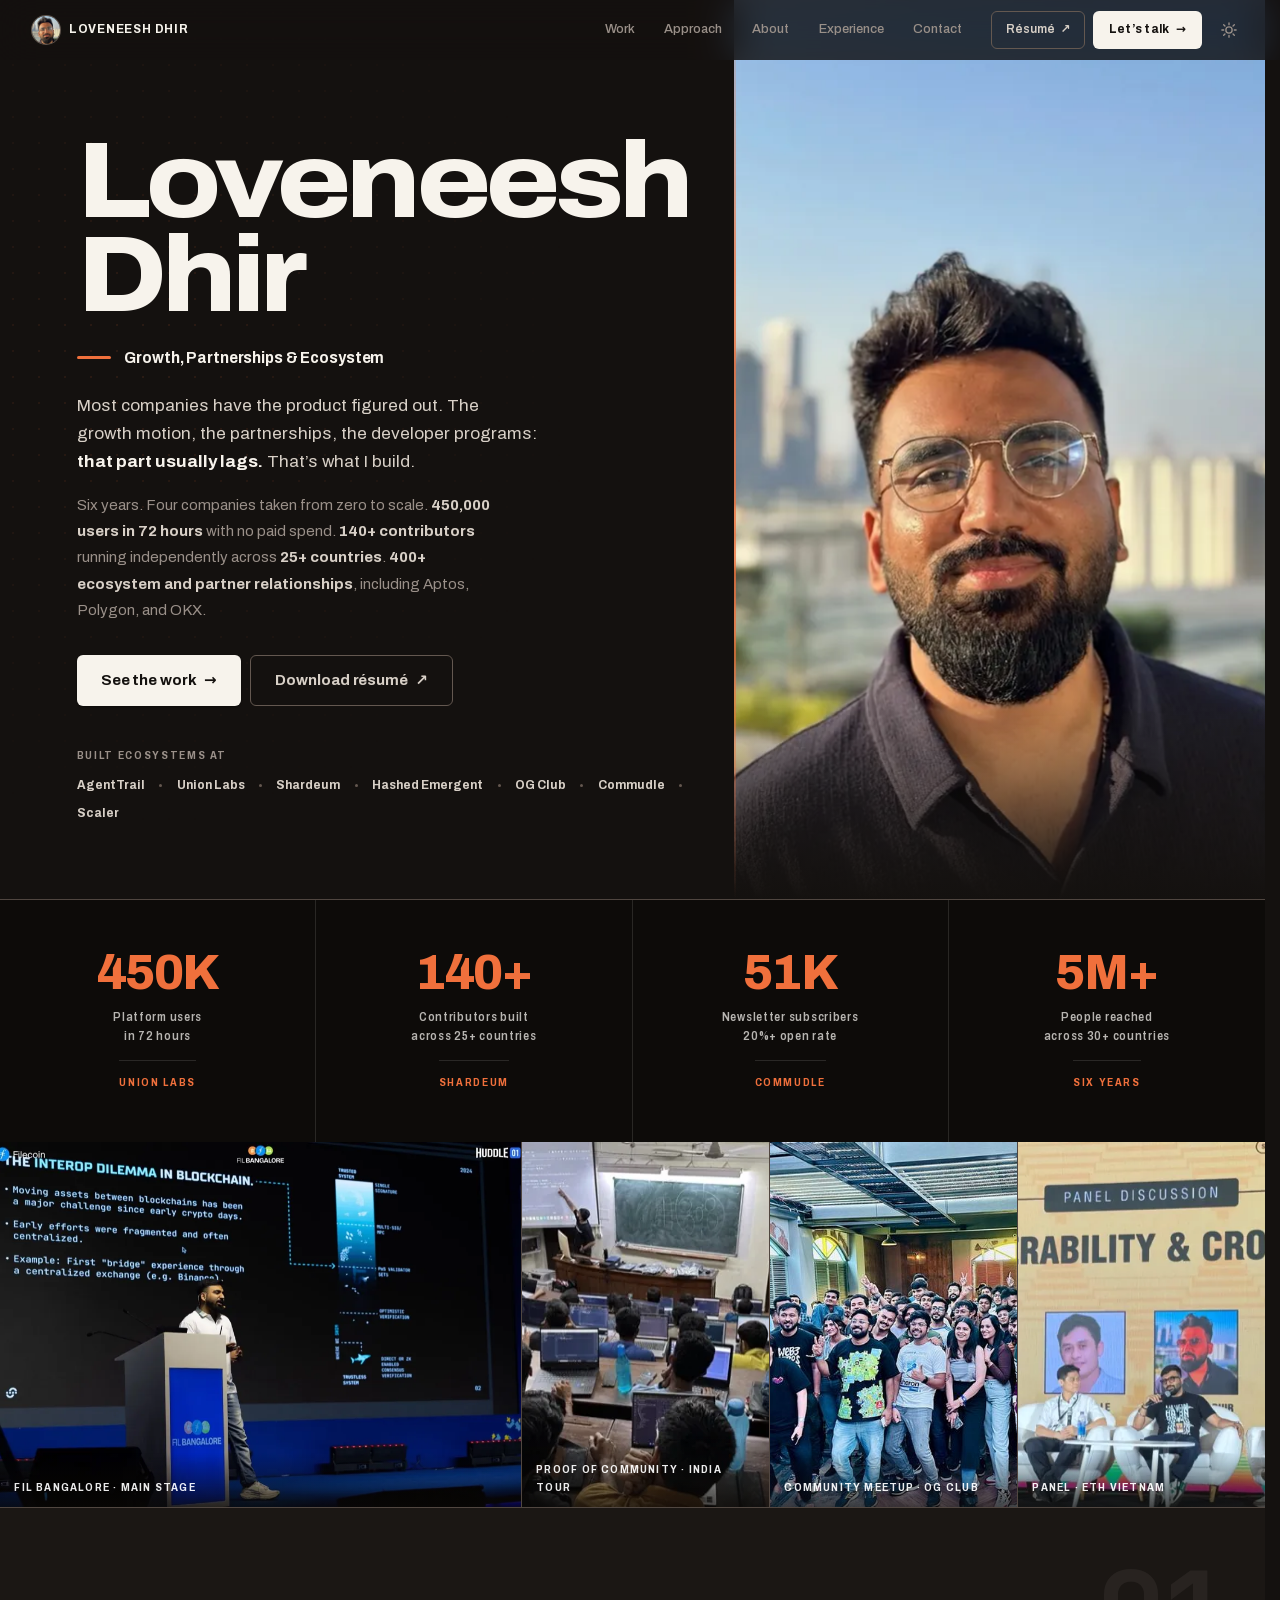
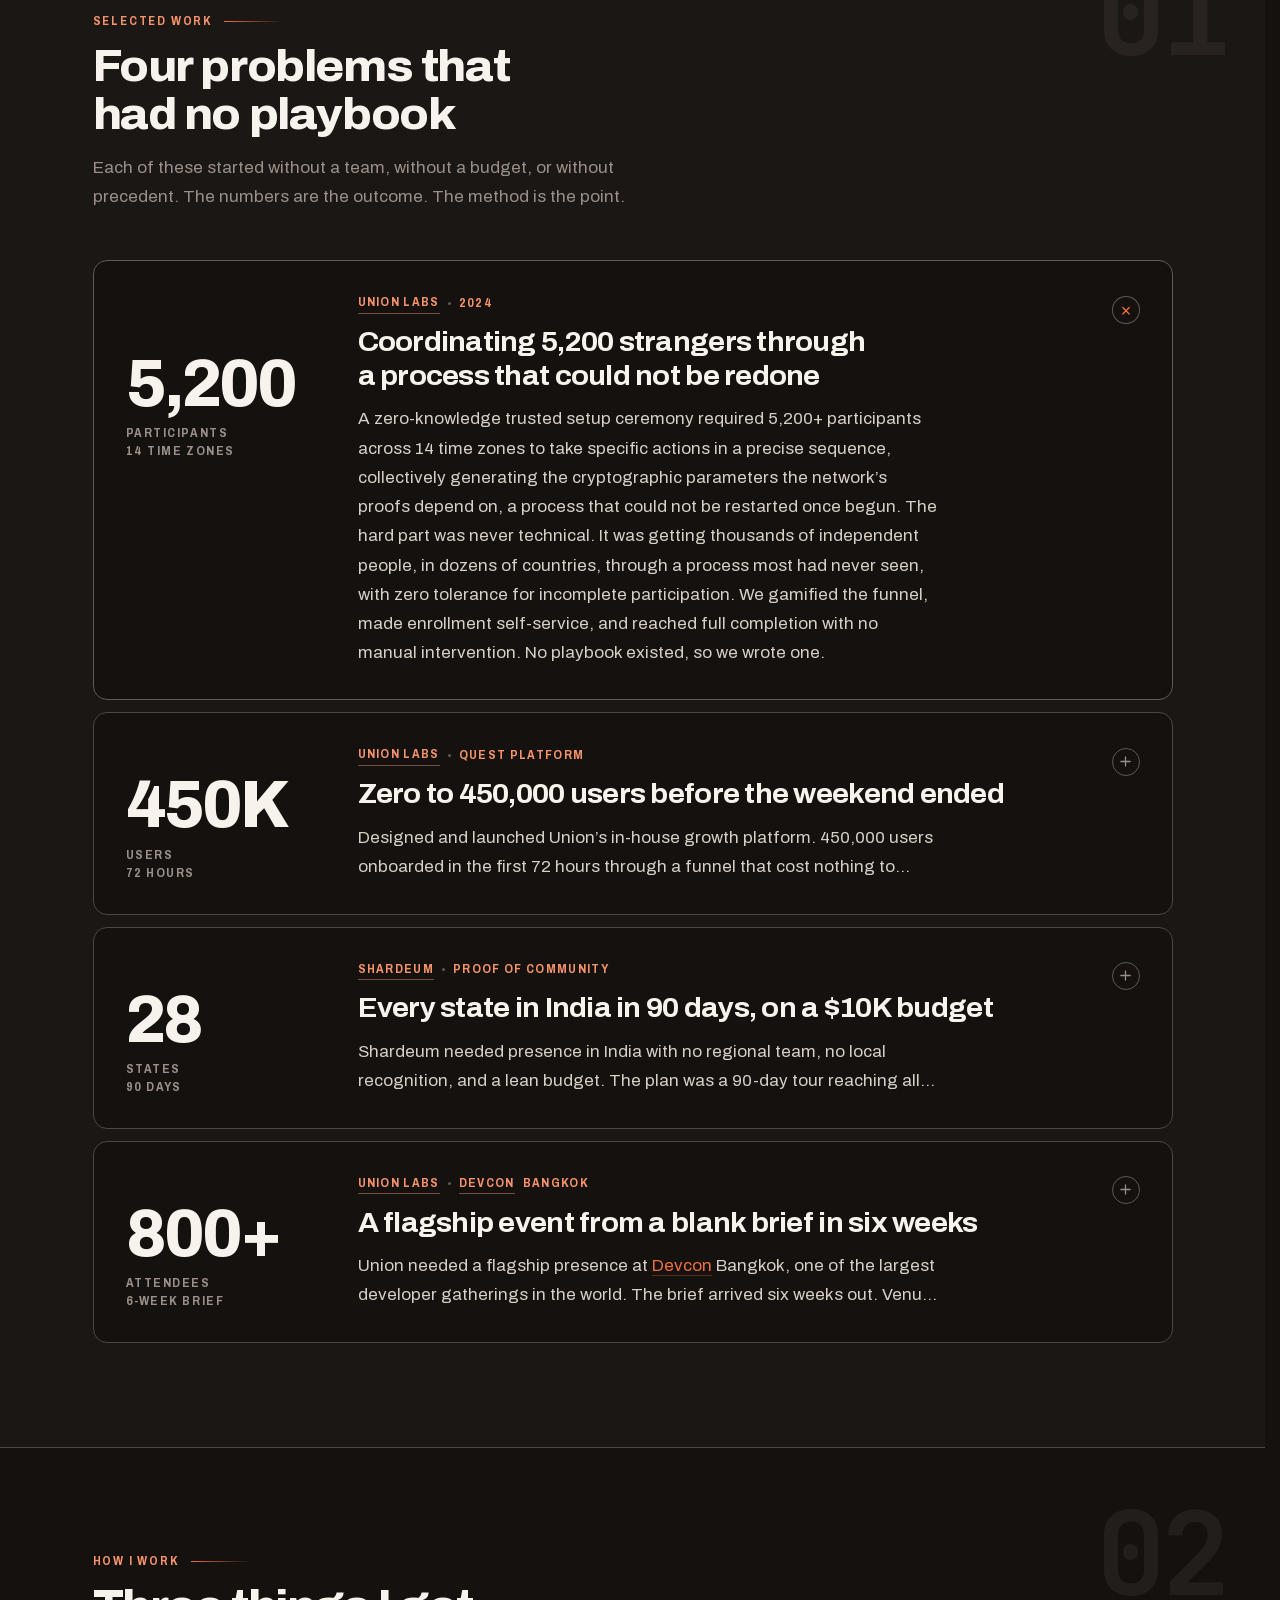
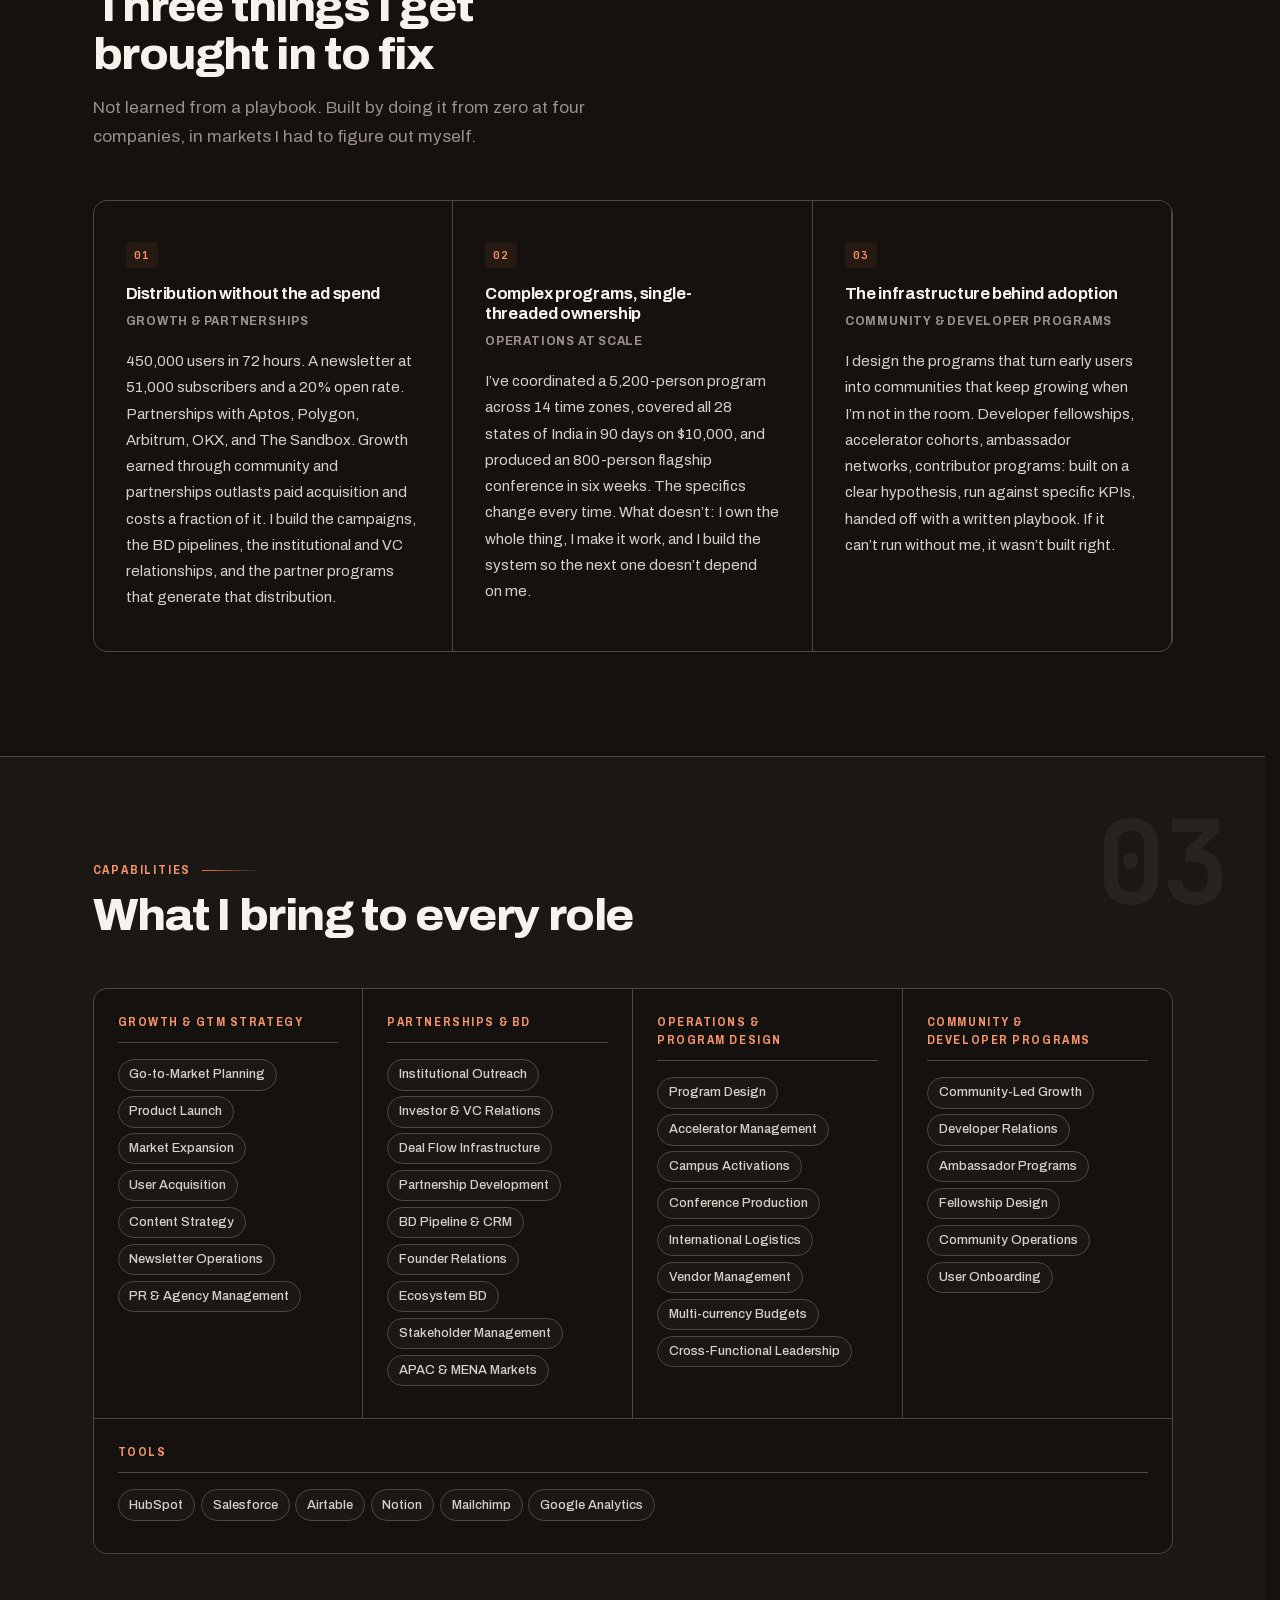
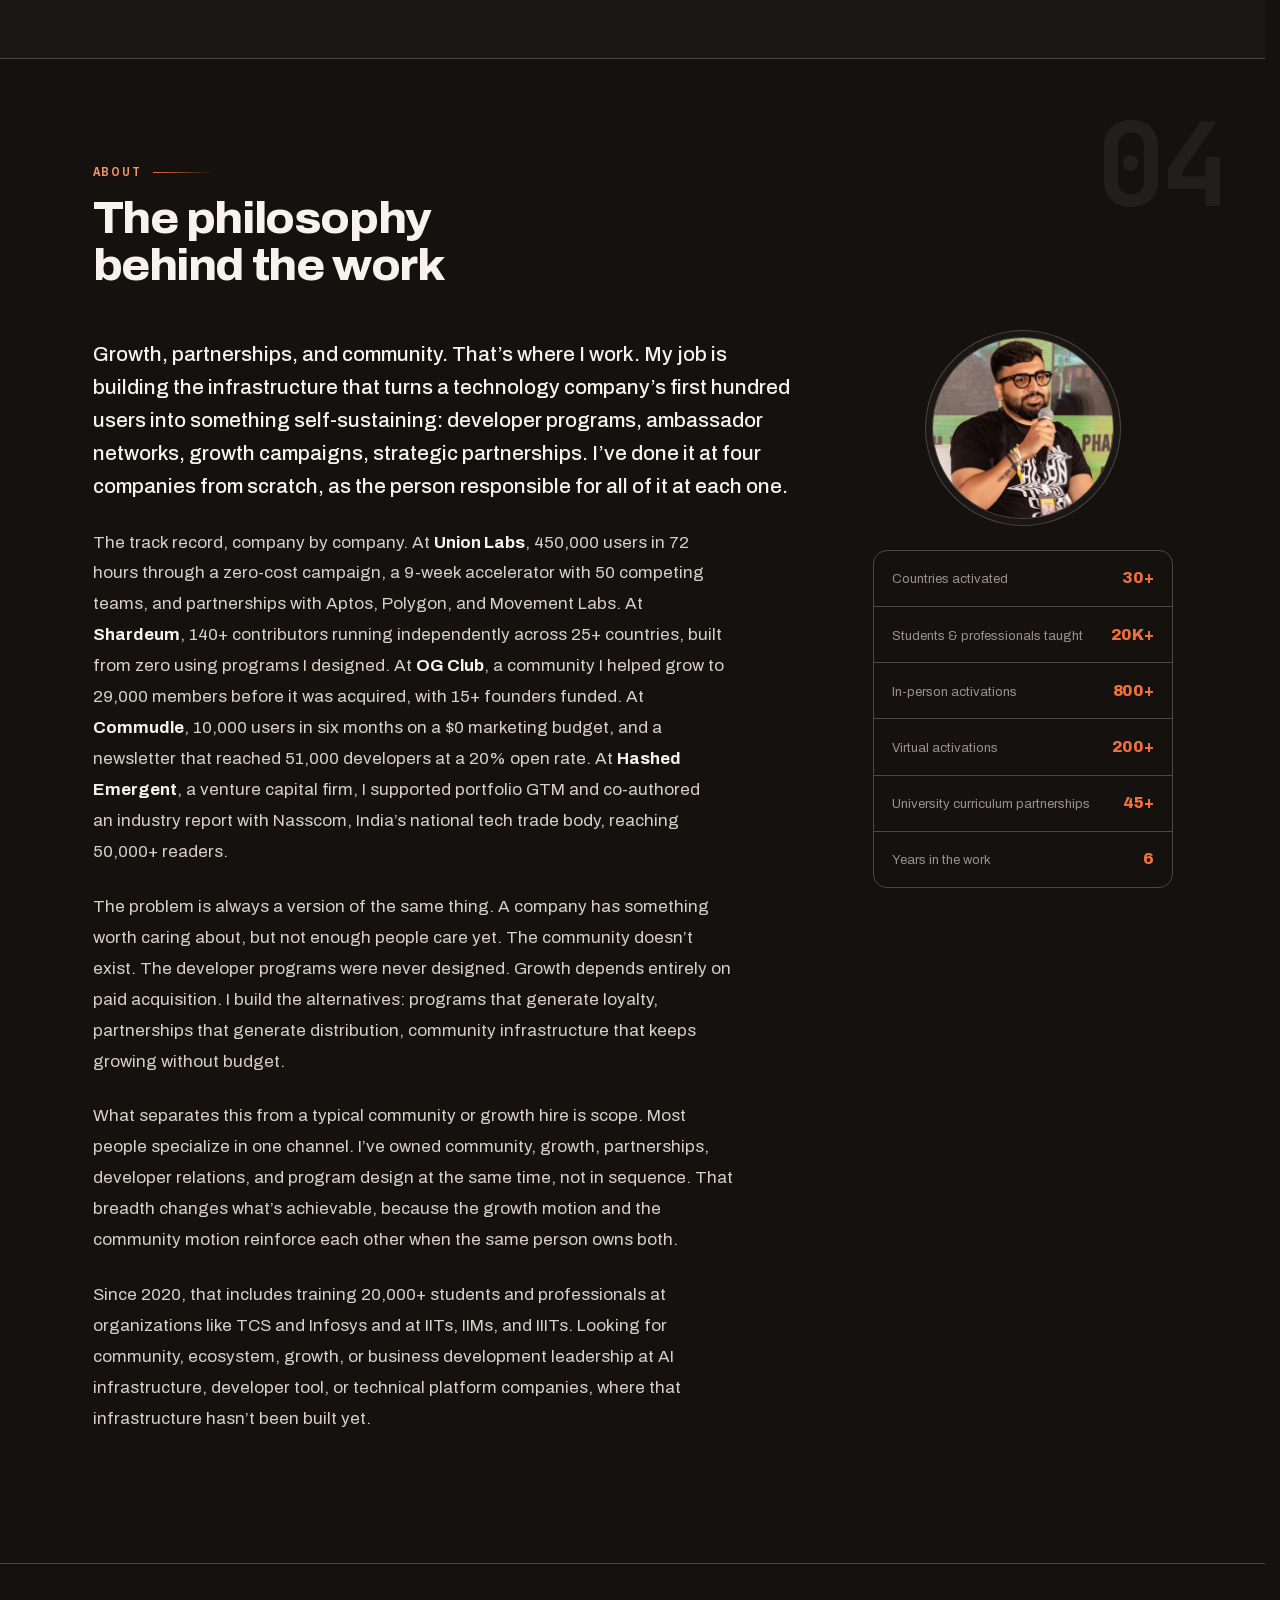
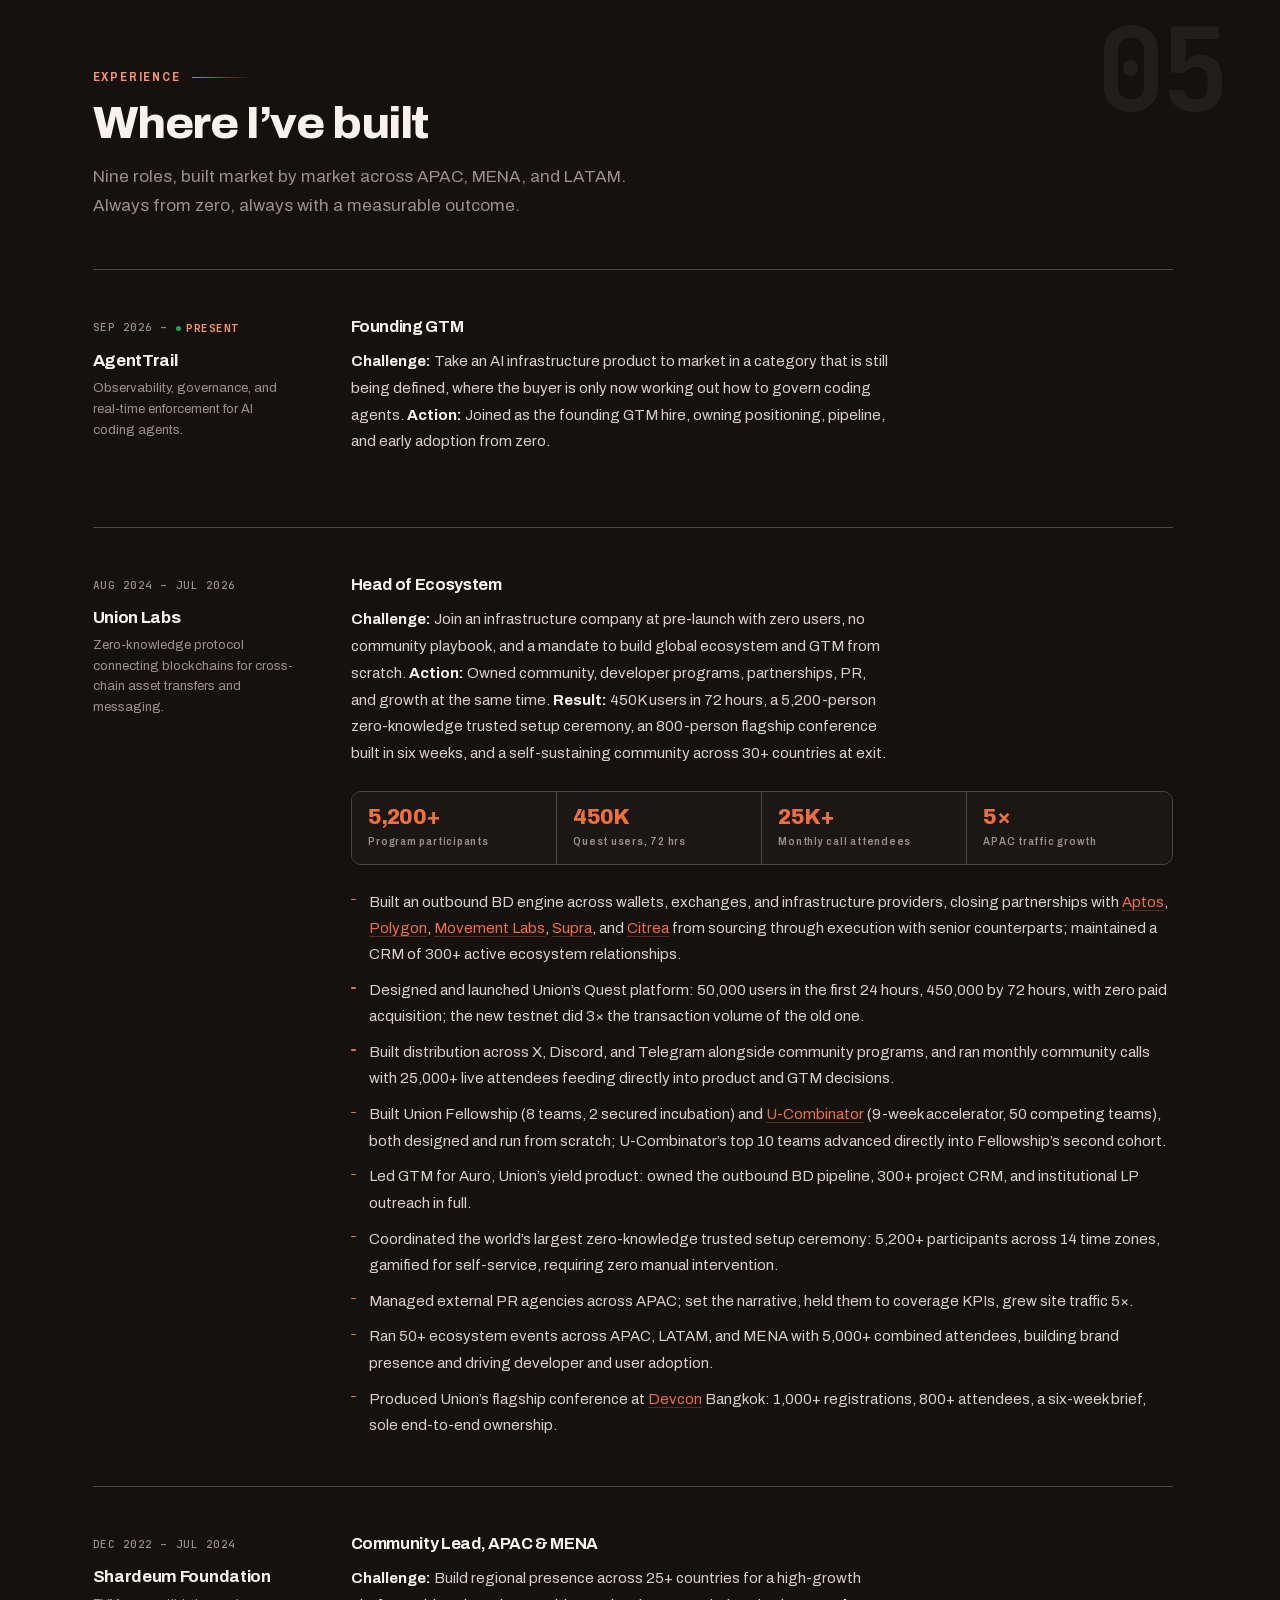
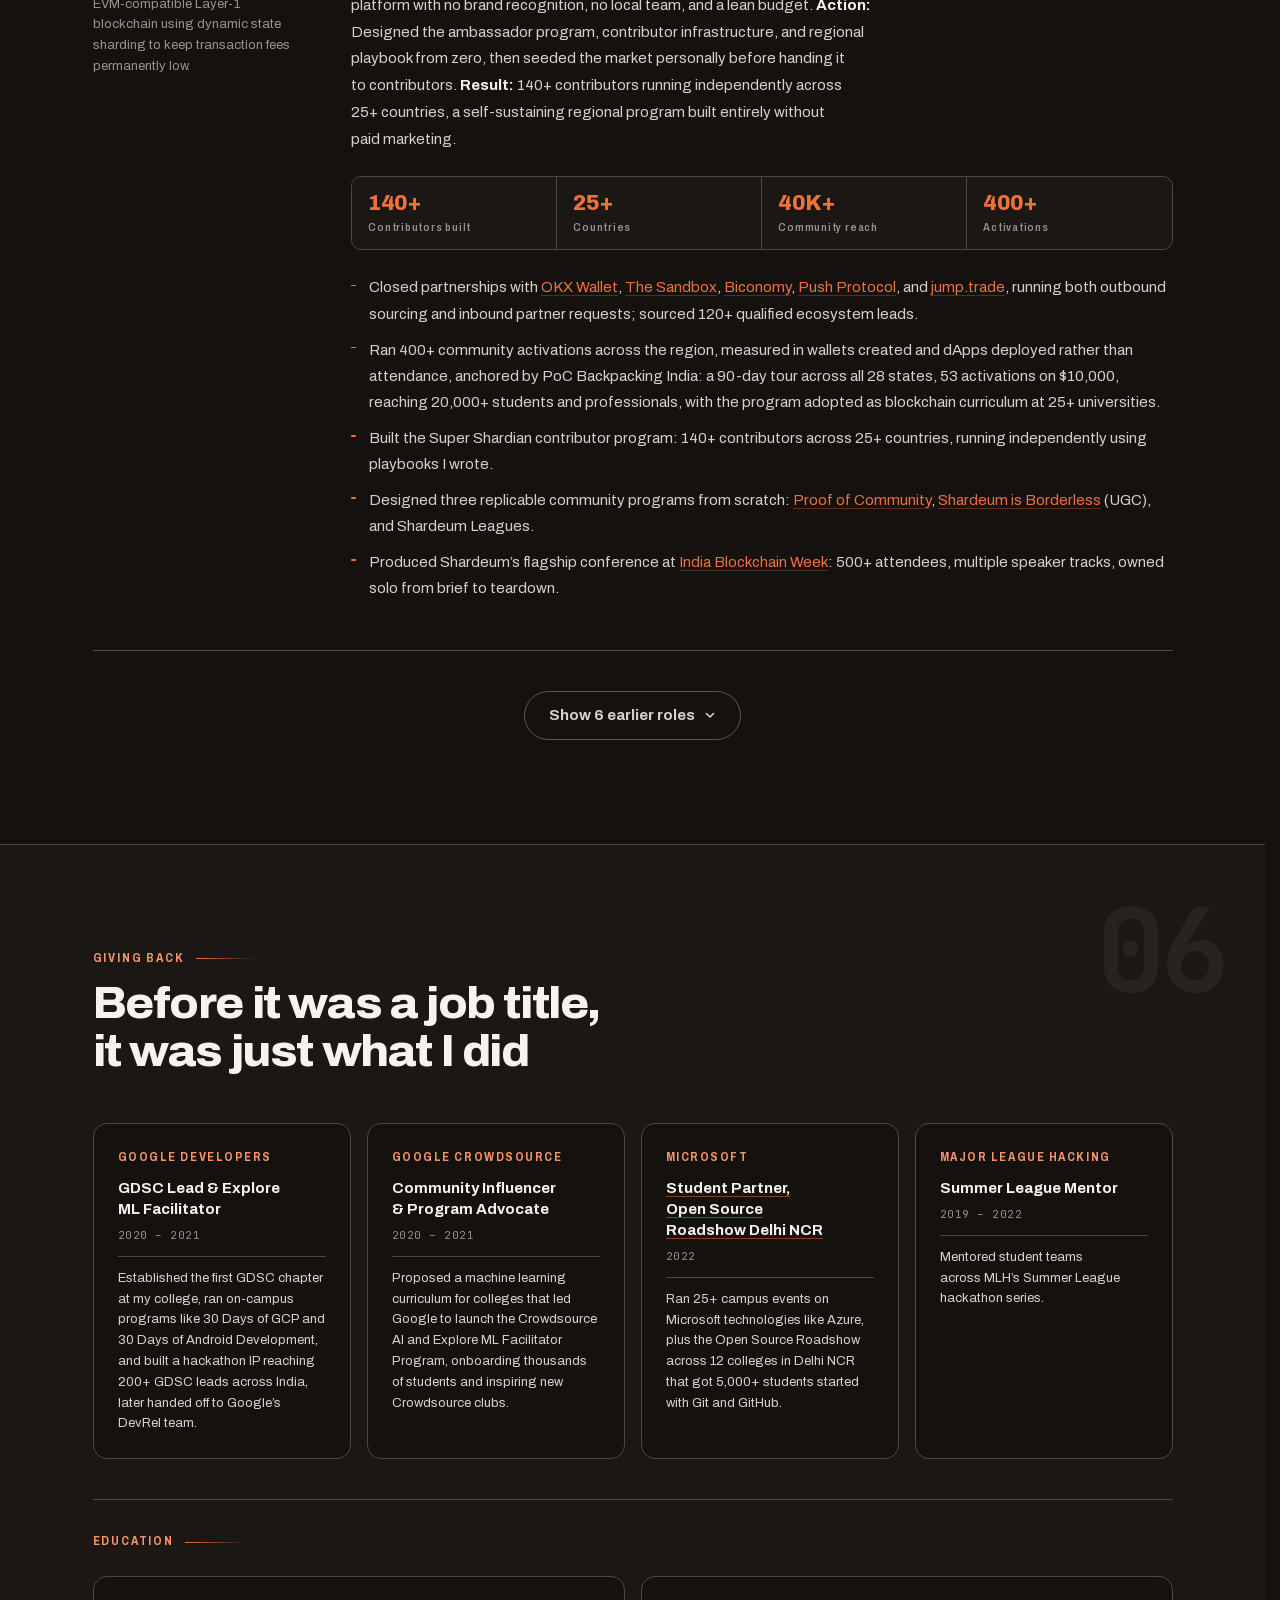
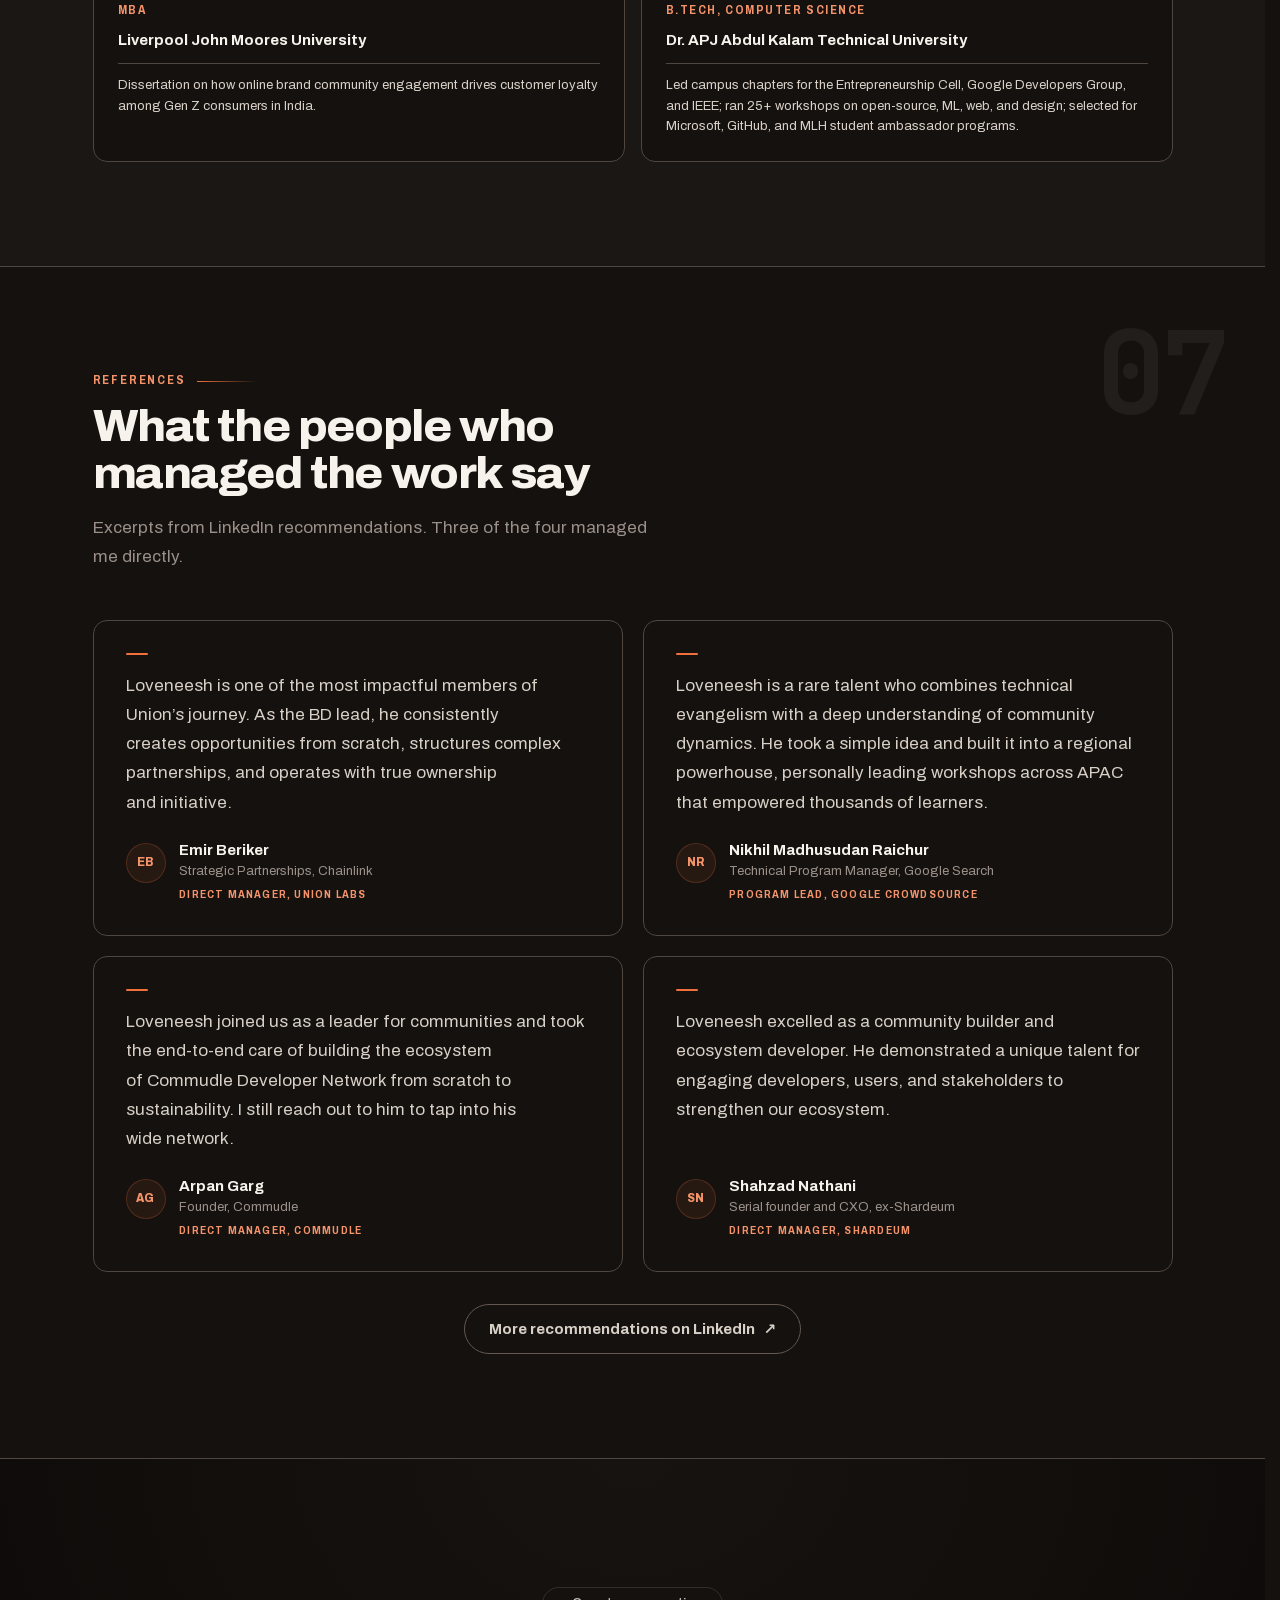
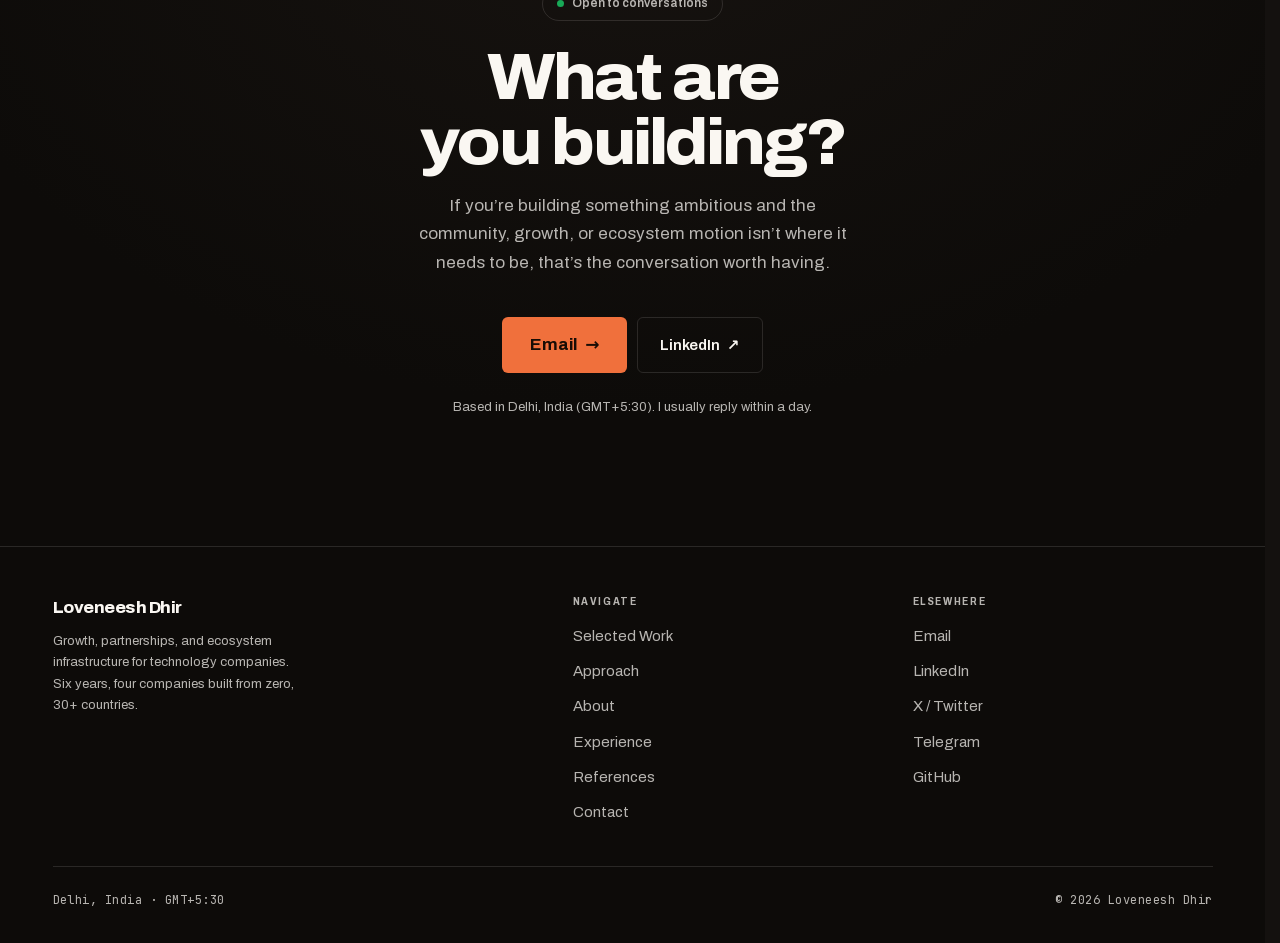
==== commit 902d8fbb: "updates" ====
--- a/index.html
+++ b/index.html
@@ -3,6 +3,8 @@
 <head>
 <meta charset="UTF-8">
 <meta name="viewport" content="width=device-width, initial-scale=1, viewport-fit=cover">
+<link rel="preload" href="font-archivo.woff2" as="font" type="font/woff2" crossorigin>
+<link rel="preload" href="font-mono.woff2" as="font" type="font/woff2" crossorigin>
 <title>Loveneesh Dhir | Growth, Partnerships &amp; Ecosystem</title>
 <meta name="description" content="Loveneesh Dhir builds growth infrastructure, strategic partnerships, and developer programs for technology companies. 450,000 users in 72 hours. 140+ contributors across 25+ countries.">
 <meta name="author" content="Loveneesh Dhir">
@@ -18,6 +20,8 @@
     if (saved === 'light' || saved === 'dark') t = saved;
   } catch(e){}
   document.documentElement.setAttribute('data-theme', t);
+  var m = document.getElementById('themeColor');
+  if (m) m.setAttribute('content', t === 'light' ? '#FFFFFF' : '#14110F');
 })();
 </script>
 <meta property="og:title" content="Loveneesh Dhir | Growth, Partnerships &amp; Ecosystem">
@@ -34,36 +38,60 @@
 <meta name="twitter:site" content="@LoveneeshDhir">
 <meta name="twitter:creator" content="@LoveneeshDhir">
 <link rel="icon" type="image/png" sizes="64x64" href="favicon.png">
-<link rel="apple-touch-icon" href="favicon.png">
+<link rel="icon" type="image/png" sizes="192x192" href="icon-192.png">
+<link rel="apple-touch-icon" sizes="180x180" href="apple-touch-icon.png">
 <script type="application/ld+json">
 {
-  "@context":"https://schema.org",
-  "@type":"Person",
-  "name":"Loveneesh Dhir",
-  "url":"https://loveneeshdhir.com/",
-  "image":"https://loveneeshdhir.com/og-image.jpg",
-  "jobTitle":"Founding GTM",
-  "worksFor":{"@type":"Organization","name":"AgentTrail"},
-  "description":"Builds community infrastructure, developer programs, and strategic partnerships for technology companies.",
-  "email":"mailto:dhirloveneesh@gmail.com",
-  "address":{"@type":"PostalAddress","addressLocality":"Delhi","addressCountry":"IN"},
-  "knowsAbout":["Go-to-Market Strategy","Business Development","Ecosystem Growth","Partnerships","User Acquisition","Community-Led Growth","Developer Programs","Community Building"],
-  "sameAs":[
+ "@context": "https://schema.org",
+ "@graph": [
+  {
+   "@type": "WebSite",
+   "@id": "https://loveneeshdhir.com/#website",
+   "url": "https://loveneeshdhir.com/",
+   "name": "Loveneesh Dhir",
+   "inLanguage": "en",
+   "publisher": {
+    "@id": "https://loveneeshdhir.com/#person"
+   }
+  },
+  {
+   "@type": "Person",
+   "@id": "https://loveneeshdhir.com/#person",
+   "name": "Loveneesh Dhir",
+   "url": "https://loveneeshdhir.com/",
+   "image": "https://loveneeshdhir.com/hero-headshot.jpg",
+   "jobTitle": "Founding GTM",
+   "worksFor": {
+    "@type": "Organization",
+    "name": "AgentTrail",
+    "url": "https://agenttrail.sh"
+   },
+   "description": "Builds community infrastructure, developer programs, and strategic partnerships for technology companies.",
+   "email": "mailto:dhirloveneesh@gmail.com",
+   "address": {
+    "@type": "PostalAddress",
+    "addressLocality": "Delhi",
+    "addressCountry": "IN"
+   },
+   "knowsAbout": [
+    "Go-to-Market Strategy",
+    "Business Development",
+    "Ecosystem Growth",
+    "Partnerships",
+    "User Acquisition",
+    "Community-Led Growth",
+    "Developer Programs",
+    "Community Building"
+   ],
+   "sameAs": [
     "https://www.linkedin.com/in/loveneeshdhir/",
     "https://x.com/LoveneeshDhir",
     "https://github.com/loveneeshdhir",
     "https://t.me/loveneeshdhir"
-  ]
-}
-</script>
-<!-- Google tag (gtag.js) -->
-<script async src="https://www.googletagmanager.com/gtag/js?id=G-EL3ZN9SBV5"></script>
-<script>
-  window.dataLayer = window.dataLayer || [];
-  function gtag(){dataLayer.push(arguments);}
-  gtag('js', new Date());
-
-  gtag('config', 'G-EL3ZN9SBV5');
+   ]
+  }
+ ]
+}
 </script>
 <style>
 /* ============ FONTS ============ */
@@ -73,12 +101,14 @@
   font-weight:400 800;
   font-stretch:62% 125%;
   src:url(font-archivo.woff2) format('woff2');
+  font-display:swap;
 }
 @font-face{
   font-family:'JBMono';
   font-style:normal;
   font-weight:400 700;
   src:url(font-mono.woff2) format('woff2');
+  font-display:swap;
 }
 
 /* ============ TOKENS ============ */
@@ -119,7 +149,8 @@
   --t-md:.9375rem;
   --t-base:1rem;
   --t-lg:1.0625rem;
-  --t-xl:clamp(1.125rem,1.6vw,1.3125rem);
+  --gutter:2.5rem;
+  --t-xl:var(--t-xl);
   --t-2xl:clamp(1.375rem,2.4vw,1.75rem);
   --t-3xl:clamp(1.875rem,3.6vw,2.75rem);
   --t-4xl:clamp(2.5rem,5.5vw,4rem);
@@ -185,6 +216,7 @@
 
 /* ============ RESET ============ */
 *,*::before,*::after{box-sizing:border-box;margin:0;padding:0}
+picture{display:contents}
 /* Real bug, verified: toggling data-theme changes --rust (and other tokens)
    for 100+ elements at once. Any of them with transition:color/background/
    border-color can commit the WRONG final computed color and get stuck
@@ -199,7 +231,7 @@
 /* the UA's [hidden]{display:none} loses to any author display rule, so the
    experience rows (display:grid) ignored their hidden attribute entirely */
 [hidden]{display:none!important}
-html{scroll-behavior:smooth;scroll-padding-top:calc(var(--nav-h) + 1rem);-webkit-text-size-adjust:100%}
+html{scroll-behavior:smooth;scroll-padding-top:calc(var(--nav-h) + 1rem);scrollbar-gutter:stable;-webkit-text-size-adjust:100%}
 body{
   background:var(--paper);color:var(--ink-2);
   font-family:var(--f-sans);font-size:var(--t-base);
@@ -223,6 +255,8 @@
   outline-offset:3px;
   border-radius:var(--r-xs);
 }
+.work-item summary:focus-visible{outline-offset:-4px;border-radius:calc(var(--r-lg) - 3px)}
+#contact :focus-visible,footer :focus-visible{outline-color:var(--band-accent)}
 .sr-only{
   position:absolute;width:1px;height:1px;padding:0;margin:-1px;
   overflow:hidden;clip:rect(0,0,0,0);white-space:nowrap;border:0;
@@ -249,8 +283,8 @@
 .mono{font-family:var(--f-mono);font-variant-numeric:tabular-nums}
 
 /* ============ LAYOUT ============ */
-.wrap{max-width:calc(var(--w) + 5rem);margin:0 auto;padding:0 2.5rem}
-.section{padding:var(--s11) 0;border-top:1px solid var(--line);position:relative;overflow:hidden}
+.wrap{max-width:calc(var(--w) + 5rem);margin:0 auto;padding:0 max(var(--gutter),env(safe-area-inset-right)) 0 max(var(--gutter),env(safe-area-inset-left))}
+.section{padding:var(--s11) 0;border-top:1px solid var(--line);position:relative;overflow:hidden;overflow:clip}
 .section>.wrap{position:relative;z-index:1}
 /* faint chapter numeral, watermark-style, behind the section's real content.
    color-mix against --ink (not a hardcoded rgba white) so it stays proportionally
@@ -281,7 +315,7 @@
   position:fixed;inset:0 0 auto 0;z-index:200;
   height:var(--nav-h);
   display:flex;align-items:center;gap:1rem;
-  padding:0 max(1.25rem,2.5vw);
+  padding:0 max(1.25rem,2.5vw,env(safe-area-inset-right)) 0 max(1.25rem,2.5vw,env(safe-area-inset-left));
   background:var(--paper);
   background:var(--nav-bg);
   backdrop-filter:saturate(180%) blur(20px);
@@ -326,6 +360,7 @@
 .nav-act{display:flex;align-items:center;gap:.5rem;flex-shrink:0}
 .nav-ghost{
   display:inline-flex;align-items:center;gap:.35rem;
+  min-height:38px;
   padding:.5rem .85rem;
   font-size:var(--t-xs);font-weight:600;color:var(--ink-2);
   border:1px solid var(--line-2);border-radius:var(--r-sm);
@@ -334,7 +369,7 @@
 .nav-ghost:hover{border-color:var(--ink-3);background:var(--paper-2);color:var(--ink)}
 .nav-cta{
   display:inline-flex;align-items:center;gap:.4rem;
-  min-height:40px;padding:.55rem 1rem;
+  min-height:38px;padding:.55rem 1rem;
   background:var(--ink);color:var(--paper);
   font-size:var(--t-xs);font-weight:700;letter-spacing:.02em;
   border-radius:var(--r-sm);
@@ -352,6 +387,8 @@
 .theme-toggle .ico-sun{display:none}
 :root[data-theme="dark"] .theme-toggle .ico-sun{display:block}
 :root[data-theme="dark"] .theme-toggle .ico-moon{display:none}
+@keyframes ico-in{from{opacity:0;transform:rotate(-45deg) scale(.7)}}
+.theme-toggle svg{animation:ico-in .3s var(--ease)}
 .nav-toggle{
   display:none;
   width:44px;height:44px;margin-right:-.5rem;
@@ -378,7 +415,7 @@
 #menu{
   position:fixed;inset:var(--nav-h) 0 0 0;z-index:190;
   background:var(--paper);
-  padding:var(--s6) max(1.25rem,2.5vw) var(--s8);
+  padding:var(--s6) max(1.25rem,2.5vw,env(safe-area-inset-right)) var(--s8) max(1.25rem,2.5vw,env(safe-area-inset-left));
   display:flex;flex-direction:column;
   opacity:0;visibility:hidden;transform:translateY(-8px);
   transition:opacity .26s var(--ease),transform .26s var(--ease),visibility 0s linear .26s;
@@ -637,7 +674,7 @@
   margin-bottom:.7rem;
 }
 .w-tag .sep{width:3px;height:3px;border-radius:50%;background:var(--line-2)}
-.w-tag a{border-bottom:1px solid transparent;transition:border-color .18s}
+.w-tag a{border-bottom:1px solid color-mix(in srgb,currentColor 45%,transparent);transition:border-color .18s;transition:border-color .18s}
 .w-tag a:hover{border-color:currentColor}
 .w-title{
   font-size:var(--t-2xl);font-weight:700;font-stretch:104%;
@@ -770,7 +807,7 @@
 }
 .ex-co a{border-bottom:1px solid transparent;transition:color .2s,border-color .2s}
 .ex-co a:hover{color:var(--rust);border-color:color-mix(in srgb,var(--rust) 40%,transparent)}
-.ex-co-sub{font-size:var(--t-sm);color:var(--ink-3);line-height:1.6}
+.ex-co-sub{font-size:var(--t-sm);color:var(--ink-3);line-height:1.6;text-wrap:pretty}
 .ex-role{
   font-size:var(--t-xl);font-weight:700;font-stretch:102%;
   letter-spacing:-.022em;color:var(--ink);margin-bottom:var(--s3);
@@ -848,16 +885,17 @@
 .vol-org a{border-bottom:1px solid transparent;transition:border-color .2s}
 .vol-org a:hover{border-color:currentColor}
 .vol-role{font-size:var(--t-md);font-weight:700;color:var(--ink);margin-bottom:.4rem;line-height:1.4}
-.vol-role a{border-bottom:1px solid transparent;transition:border-color .2s}
+.vol-role a{border-bottom:1px solid transparent;transition:border-color .2s;border-bottom:1px solid color-mix(in srgb,var(--rust) 50%,transparent);transition:border-color .2s}
 .vol-role a:hover{border-color:var(--rust)}
 .vol-yr{font-family:var(--f-mono);font-size:var(--t-2xs);color:var(--ink-3);letter-spacing:.05em}
 .vol-note{
   font-size:var(--t-sm);color:var(--ink-2);line-height:1.6;
   margin-top:.7rem;padding-top:.7rem;border-top:1px solid var(--line);
-}
+;text-wrap:pretty}
 
 /* ============ EDUCATION ============ */
-.sub-label{margin-top:var(--s7);padding-top:var(--s6);border-top:1px solid var(--line)}
+.sub-label{display:flex;align-items:center;gap:.7rem;margin-top:var(--s7);padding-top:var(--s6);margin-bottom:var(--s5);border-top:1px solid var(--line)}
+.sub-label::after{content:'';height:1px;flex:1;max-width:60px;background:linear-gradient(to right,var(--rust),transparent)}
 .edu-grid{display:grid;grid-template-columns:repeat(2,1fr);gap:1rem}
 
 /* ============ REFERENCES ============ */
@@ -903,7 +941,7 @@
 #contact{
   background:var(--band);
   background-image:radial-gradient(ellipse 60% 80% at 50% 0%,var(--band-2),transparent);
-  padding:var(--s12) 2.5rem;
+  padding:var(--s12) max(var(--gutter),env(safe-area-inset-right)) var(--s12) max(var(--gutter),env(safe-area-inset-left));
   border-top:1px solid var(--line);
 }
 .ct-inner{max-width:640px;margin:0 auto;text-align:center}
@@ -943,10 +981,10 @@
   transition:border-color .2s,background .2s;
 }
 .ct-secondary:hover{border-color:var(--band-ink-2);background:rgba(255,255,255,.05)}
-.ct-note{font-size:var(--t-sm);color:var(--band-ink-2)}
+.ct-note{font-size:var(--t-sm);color:var(--band-ink-2);text-wrap:pretty}
 
 /* ============ FOOTER ============ */
-footer{background:var(--band);border-top:1px solid var(--band-line);padding:var(--s8) 2.5rem var(--s6)}
+footer{background:var(--band);border-top:1px solid var(--band-line);padding:var(--s8) max(var(--gutter),env(safe-area-inset-right)) var(--s6) max(var(--gutter),env(safe-area-inset-left))}
 .ft-grid{
   max-width:calc(var(--w) + 5rem);margin:0 auto;
   display:grid;grid-template-columns:1.6fr 1fr 1fr;gap:var(--s7);
@@ -956,7 +994,7 @@
   font-size:var(--t-xl);font-weight:800;font-stretch:106%;
   letter-spacing:-.03em;color:var(--band-ink);margin-bottom:.6rem;
 }
-.ft-tag{font-size:var(--t-sm);color:var(--band-ink-2);line-height:1.65;max-width:34ch}
+.ft-tag{font-size:var(--t-sm);color:var(--band-ink-2);line-height:1.65;max-width:34ch;text-wrap:pretty}
 .ft-h{
   font-size:var(--t-2xs);font-weight:700;font-stretch:84%;
   letter-spacing:.15em;text-transform:uppercase;color:var(--band-ink-2);
@@ -967,6 +1005,9 @@
   font-size:var(--t-md);color:var(--band-ink-2);width:fit-content;
   border-bottom:1px solid transparent;transition:color .2s,border-color .2s;
 }
+/* footer list links are 26px tall; extend the tap area to 34px (gap is 9.6px, so no overlap) without moving anything */
+.ft-list a{position:relative}
+.ft-list a::before{content:'';position:absolute;inset:-4px 0}
 .ft-list a:hover{color:var(--band-ink);border-color:var(--band-accent)}
 .ft-bot{
   max-width:calc(var(--w) + 5rem);margin:0 auto;padding-top:var(--s5);
@@ -977,7 +1018,7 @@
 
 /* ============ FLOATING ACTIONS ============ */
 .fab{
-  position:fixed;right:1.25rem;bottom:1.25rem;z-index:150;
+  position:fixed;right:max(1.25rem,env(safe-area-inset-right));bottom:max(1.25rem,env(safe-area-inset-bottom));z-index:150;
   width:46px;height:46px;border-radius:50%;
   display:grid;place-items:center;
   background:var(--paper);color:var(--ink);
@@ -993,8 +1034,8 @@
 
 /* ============ MOTION ============ */
 @keyframes rise{from{opacity:0;transform:translateY(18px)}to{opacity:1;transform:none}}
-.r{opacity:0;transform:translateY(20px);transition:opacity .65s var(--ease),transform .65s var(--ease)}
-.r.in{opacity:1;transform:none}
+.r{opacity:0}
+.r.in{opacity:1;animation:rise .65s var(--ease) backwards}
 
 @media (prefers-reduced-motion:reduce){
   html{scroll-behavior:auto}
@@ -1002,7 +1043,7 @@
     animation:none!important;opacity:1!important;transform:none!important;transition:none!important;
   }
   .dot{animation:none!important}
-  .g-item img,.btn,.vol-card,.cap-card::before,.fab{transition-duration:.01ms!important}
+  *,*::before,*::after{animation-duration:.01ms!important;animation-iteration-count:1!important;transition-duration:.01ms!important;transition-delay:0s!important;scroll-behavior:auto!important}
 }
 
 /* ============ RESPONSIVE ============ */
@@ -1022,7 +1063,7 @@
 }
 @media (max-width:960px){
   :root{--s11:4.5rem;--s12:5.5rem}
-  .wrap{padding:0 1.75rem}
+  :root{--gutter:1.75rem}
   .about-grid{grid-template-columns:1fr;gap:var(--s7)}
   .about-aside{position:static;display:grid;grid-template-columns:180px minmax(0,1fr);gap:var(--s6);align-items:center}
   .portrait{margin:0;width:100%}
@@ -1050,6 +1091,7 @@
   .ft-brand-col{grid-column:1/-1}
 }
 @media (max-width:820px){
+  .hero-name,.hero-title,.hero-thesis,.hero-proof,.hero-btns,.hero-logos{animation-delay:0s}
   #hero{grid-template-columns:1fr;min-height:0}
   .hero-l{
     padding:calc(var(--nav-h) + var(--s8)) 1.75rem var(--s8);
@@ -1059,8 +1101,8 @@
 }
 @media (max-width:640px){
   :root{--s11:3.75rem;--s12:4.5rem;--s10:3.5rem;--s9:2.75rem}
-  .wrap{padding:0 1.25rem}
-  .hero-l{padding:calc(var(--nav-h) + var(--s7)) 1.25rem var(--s7)}
+  :root{--gutter:1.25rem}
+  .hero-l{padding:calc(var(--nav-h) + var(--s7)) max(var(--gutter),env(safe-area-inset-right)) var(--s7) max(var(--gutter),env(safe-area-inset-left))}
   .hero-btns .btn{flex:1 1 100%}
   .skills-grid{grid-template-columns:1fr}
   .vol-grid,.edu-grid{grid-template-columns:1fr}
@@ -1069,7 +1111,6 @@
   .portrait{width:min(190px,55%)}
   .aside-stats{width:100%}
   .stat-item{padding:var(--s6) .75rem}
-  #contact{padding-left:1.25rem;padding-right:1.25rem}
   footer{padding-left:1.25rem;padding-right:1.25rem}
   .ct-btns{flex-direction:column}
   .ct-btns>a{width:100%}
@@ -1080,6 +1121,11 @@
 }
 
 /* ============ PRINT / RESUME ============ */
+@media (max-width:480px){
+  /* nav row (avatar + name + CTA + toggle + hamburger) exceeds a phone width; the h1 repeats the name just below */
+  .nav-id span{display:none}
+}
+
 @media print{
   @page{margin:14mm 13mm}
   /* :root,:root[data-theme] matches the specificity of :root[data-theme="dark"/"light"]
@@ -1094,8 +1140,8 @@
   }
   body{background:#fff;color:#000;font-size:9.6pt;line-height:1.45}
   #nav,#menu,#gallery,.fab,.hero-r,.hero-logos,.hero-btns,
-  .g-cap,.exp-more,#praise,.portrait,.ct-btns,.sec-head .label::after,.sec-num{display:none!important}
-  .r{opacity:1!important;transform:none!important}
+  .g-cap,.exp-more,#praise,.portrait,.ct-btns,.sec-head .label::after,.sub-label::after,.sec-num{display:none!important}
+  .r{opacity:1!important;transform:none!important;animation:none!important}
   .exp-row[hidden]{display:grid!important}
   .section,#work,#skills,#vol{padding:.8rem 0;border-top:1px solid #ddd;background:#fff!important}
   .wrap{padding:0;max-width:100%}
@@ -1113,6 +1159,7 @@
   }
   #stats{grid-template-columns:repeat(4,1fr);border:1px solid #ddd;background:#fff!important}
   .stat-item{padding:.5rem .3rem;border-color:#ddd}
+  .stat-item:nth-child(2n){border-right:1px solid #ddd}.stat-item:nth-child(n+3){border-top:none}
   .stat-n{font-size:16pt;color:#8a2f0f;margin-bottom:.15rem}
   .stat-l{font-size:7.4pt;color:#444}
   .stat-src{font-size:6.6pt;margin-top:.25rem;padding-top:.2rem;color:#666;border-color:#ddd}
@@ -1131,6 +1178,7 @@
     page-break-inside:avoid;break-inside:avoid;
   }
   .w-metric{display:block;position:static}
+  .work-item summary{grid-template-areas:"metric main"}
   .w-unit{margin-top:.2rem;font-size:7.4pt;letter-spacing:.08em}
   .ex-meta{border-bottom:none;padding-bottom:0}
   .ex-date{margin-bottom:.25rem}
@@ -1196,8 +1244,8 @@
 </header>
 
 <!-- ============ MOBILE MENU ============ -->
-<div id="menu" aria-label="Menu" aria-hidden="true">
-  <nav>
+<div id="menu" aria-hidden="true">
+  <nav aria-label="Menu">
     <ul>
       <li><a class="m-link" href="#work"><span class="m-i">01</span>Work</a></li>
       <li><a class="m-link" href="#approach"><span class="m-i">02</span>Approach</a></li>
@@ -1235,7 +1283,11 @@
     </div>
   </div>
   <div class="hero-r">
-    <img src="hero-headshot.jpg" alt="Portrait of Loveneesh Dhir" width="675" height="900" fetchpriority="high">
+    <picture>
+      <source media="(max-width:820px)" srcset="[data-uri]">
+      <source type="image/webp" srcset="hero-headshot.webp 675w, hero-headshot-2x.webp 896w" sizes="min(42vw, 675px)">
+      <img src="hero-headshot.jpg" srcset="hero-headshot.jpg 675w, hero-headshot-2x.jpg 896w" sizes="min(42vw, 675px)" alt="Portrait of Loveneesh Dhir" width="675" height="900" fetchpriority="high">
+    </picture>
   </div>
 </section>
 
@@ -1266,11 +1318,11 @@
 <!-- ============ GALLERY ============ -->
 <div id="gallery" role="group" aria-label="Photographs from community programs">
   <figure class="g-item">
-    <img src="gallery-1-fil-bangalore.jpg" alt="Loveneesh Dhir speaking on the main stage at FIL Bangalore" width="1000" height="666" loading="lazy">
+    <picture><source type="image/webp" srcset="gallery-1-fil-bangalore.webp"><img src="gallery-1-fil-bangalore.jpg" alt="Loveneesh Dhir speaking on the main stage at FIL Bangalore" width="1000" height="666" loading="lazy"></picture>
     <figcaption class="g-cap">FIL Bangalore &middot; Main Stage</figcaption>
   </figure>
   <figure class="g-item">
-    <img src="gallery-2-proof-of-community.jpg" alt="Proof of Community campus workshop during the India tour" width="700" height="393" loading="lazy">
+    <picture><source type="image/webp" srcset="gallery-2-proof-of-community.webp"><img src="gallery-2-proof-of-community.jpg" alt="Proof of Community campus workshop during the India tour" width="700" height="393" loading="lazy"></picture>
     <figcaption class="g-cap">Proof of Community &middot; India Tour</figcaption>
   </figure>
   <figure class="g-item">
@@ -1278,7 +1330,7 @@
     <figcaption class="g-cap">Community Meetup &middot; OG Club</figcaption>
   </figure>
   <figure class="g-item">
-    <img src="gallery-4-eth-vietnam.jpg" alt="Panel discussion at ETH Vietnam" width="700" height="446" loading="lazy">
+    <picture><source type="image/webp" srcset="gallery-4-eth-vietnam.webp"><img src="gallery-4-eth-vietnam.jpg" alt="Panel discussion at ETH Vietnam" width="700" height="446" loading="lazy"></picture>
     <figcaption class="g-cap">Panel &middot; ETH Vietnam</figcaption>
   </figure>
 </div>
@@ -1295,14 +1347,14 @@
     <div class="work-list r">
 
       <details class="work-item" name="work-acc" open>
-        <summary>
+        <summary aria-labelledby="wt1">
           <div class="w-metric">
             <p class="w-n">5,200</p>
             <p class="w-unit">participants<br>14 time zones</p>
           </div>
           <div class="w-main">
             <p class="w-tag"><a href="https://union.build" target="_blank" rel="noopener">Union Labs</a><span class="sep"></span>2024</p>
-            <h3 class="w-title">Coordinating 5,200 strangers through a process that could not be redone</h3>
+            <h3 class="w-title" id="wt1">Coordinating 5,200 strangers through a process that could not be redone</h3>
             <p class="w-body">A zero-knowledge trusted setup ceremony required 5,200+ participants across 14 time zones to take specific actions in a precise sequence, collectively generating the cryptographic parameters the network&rsquo;s proofs depend on, a process that could not be restarted once begun. The hard part was never technical. It was getting thousands of independent people, in dozens of countries, through a process most had never seen, with zero tolerance for incomplete participation. We gamified the funnel, made enrollment self-service, and reached full completion with no manual intervention. No playbook existed, so we wrote one.</p>
           </div>
           <span class="w-chev" aria-hidden="true"><svg viewBox="0 0 12 12" fill="none"><path d="M6 1v10M1 6h10" stroke="currentColor" stroke-width="1.4" stroke-linecap="round"/></svg></span>
@@ -1310,14 +1362,14 @@
       </details>
 
       <details class="work-item" name="work-acc">
-        <summary>
+        <summary aria-labelledby="wt2">
           <div class="w-metric">
             <p class="w-n">450K</p>
             <p class="w-unit">users<br>72 hours</p>
           </div>
           <div class="w-main">
             <p class="w-tag"><a href="https://union.build" target="_blank" rel="noopener">Union Labs</a><span class="sep"></span>Quest Platform</p>
-            <h3 class="w-title">Zero to 450,000 users before the weekend ended</h3>
+            <h3 class="w-title" id="wt2">Zero to 450,000 users before the weekend ended</h3>
             <p class="w-body">Designed and launched Union&rsquo;s in-house growth platform. 450,000 users onboarded in the first 72 hours through a funnel that cost nothing to acquire. The new testnet did 3&times; the transaction volume the old one had. It proved what I keep coming back to: distribution, built right, is itself a product feature.</p>
           </div>
           <span class="w-chev" aria-hidden="true"><svg viewBox="0 0 12 12" fill="none"><path d="M6 1v10M1 6h10" stroke="currentColor" stroke-width="1.4" stroke-linecap="round"/></svg></span>
@@ -1325,14 +1377,14 @@
       </details>
 
       <details class="work-item" name="work-acc">
-        <summary>
+        <summary aria-labelledby="wt3">
           <div class="w-metric">
             <p class="w-n">28</p>
             <p class="w-unit">states<br>90 days</p>
           </div>
           <div class="w-main">
             <p class="w-tag"><a href="https://shardeum.org" target="_blank" rel="noopener">Shardeum</a><span class="sep"></span>Proof of Community</p>
-            <h3 class="w-title">Every state in India in 90 days, on a $10K budget</h3>
+            <h3 class="w-title" id="wt3">Every state in India in 90 days, on a $10K budget</h3>
             <p class="w-body">Shardeum needed presence in India with no regional team, no local recognition, and a lean budget. The plan was a 90-day tour reaching all 28 states, 53 activations in total, run single-handed from start to finish. Attendance was never the metric. Every stop ended with people creating wallets and deploying working dApps, which mattered to two partners for two different reasons: OKX counted the wallets, Shardeum counted the deployments, and one program served both scorecards. 20,000+ students and professionals reached, the curriculum adopted at 25+ universities, and a contributor network that kept growing after I left the country. The operating playbook became the template for Shardeum&rsquo;s global expansion.</p>
           </div>
           <span class="w-chev" aria-hidden="true"><svg viewBox="0 0 12 12" fill="none"><path d="M6 1v10M1 6h10" stroke="currentColor" stroke-width="1.4" stroke-linecap="round"/></svg></span>
@@ -1340,14 +1392,14 @@
       </details>
 
       <details class="work-item" name="work-acc">
-        <summary>
+        <summary aria-labelledby="wt4">
           <div class="w-metric">
             <p class="w-n">800+</p>
             <p class="w-unit">attendees<br>6-week brief</p>
           </div>
           <div class="w-main">
             <p class="w-tag"><a href="https://union.build" target="_blank" rel="noopener">Union Labs</a><span class="sep"></span><a href="https://devcon.org" target="_blank" rel="noopener">Devcon</a> Bangkok</p>
-            <h3 class="w-title">A flagship event from a blank brief in six weeks</h3>
+            <h3 class="w-title" id="wt4">A flagship event from a blank brief in six weeks</h3>
             <p class="w-body">Union needed a flagship presence at <a href="https://devcon.org" target="_blank" rel="noopener" class="ln">Devcon</a> Bangkok, one of the largest developer gatherings in the world. The brief arrived six weeks out. Venue, programming, speakers, AV, catering, and international travel logistics all ran single-threaded through me. 1,000+ registrations, 800+ attendees. The number matters less than what it takes to run a complex multi-stakeholder operation from nothing without dropping a detail.</p>
           </div>
           <span class="w-chev" aria-hidden="true"><svg viewBox="0 0 12 12" fill="none"><path d="M6 1v10M1 6h10" stroke="currentColor" stroke-width="1.4" stroke-linecap="round"/></svg></span>
@@ -1482,7 +1534,7 @@
       </div>
       <aside class="about-aside r" aria-label="Career at a glance">
         <div class="portrait">
-          <img src="about-portrait.jpg" alt="Loveneesh Dhir" width="380" height="380" loading="lazy">
+          <picture><source type="image/webp" srcset="about-portrait.webp"><img src="about-portrait.jpg" alt="Loveneesh Dhir" width="380" height="380" loading="lazy"></picture>
         </div>
         <div class="aside-stats">
           <div class="a-stat"><span class="a-label">Countries activated</span><span class="a-val">30+</span></div>
@@ -1866,6 +1918,7 @@
   </div>
 </footer>
 
+<span id="newtab" hidden>Opens in a new tab</span>
 <a href="#hero" class="fab" aria-label="Back to top">
   <svg width="15" height="15" viewBox="0 0 16 16" fill="none" aria-hidden="true"><path d="M8 13V3M3.5 7.5L8 3l4.5 4.5" stroke="currentColor" stroke-width="1.7" stroke-linecap="round" stroke-linejoin="round"/></svg>
 </a>
@@ -1875,6 +1928,7 @@
   'use strict';
   var reduce = matchMedia('(prefers-reduced-motion: reduce)').matches;
   var doc = document.documentElement;
+  document.querySelectorAll('a[target="_blank"]').forEach(function(a){ a.setAttribute('aria-describedby','newtab'); });
 
   /* ---- theme toggle ---- */
   /* data-theme is already set (dark by default, or a saved choice) by the
@@ -2007,7 +2061,7 @@
     var io = new IntersectionObserver(function(entries){
       entries.forEach(function(e, i){
         if (!e.isIntersecting) return;
-        e.target.style.transitionDelay = (i % 4) * 70 + 'ms';
+        e.target.style.animationDelay = (i % 4) * 70 + 'ms';
         e.target.classList.add('in');
         io.unobserve(e.target);
       });
@@ -2072,5 +2126,20 @@
   }
 })();
 </script>
+<!-- Google tag (gtag.js). 530KB raw; injected after load so it never competes
+     with the fonts and hero for bandwidth or main-thread time in the LCP window.
+     The config calls queue in dataLayer and replay when the library arrives. -->
+<script>
+  window.dataLayer = window.dataLayer || [];
+  function gtag(){dataLayer.push(arguments);}
+  gtag('js', new Date());
+  gtag('config', 'G-EL3ZN9SBV5');
+  addEventListener('load', function(){
+    var g = document.createElement('script');
+    g.async = true;
+    g.src = 'https://www.googletagmanager.com/gtag/js?id=G-EL3ZN9SBV5';
+    document.head.appendChild(g);
+  });
+</script>
 </body>
 </html>
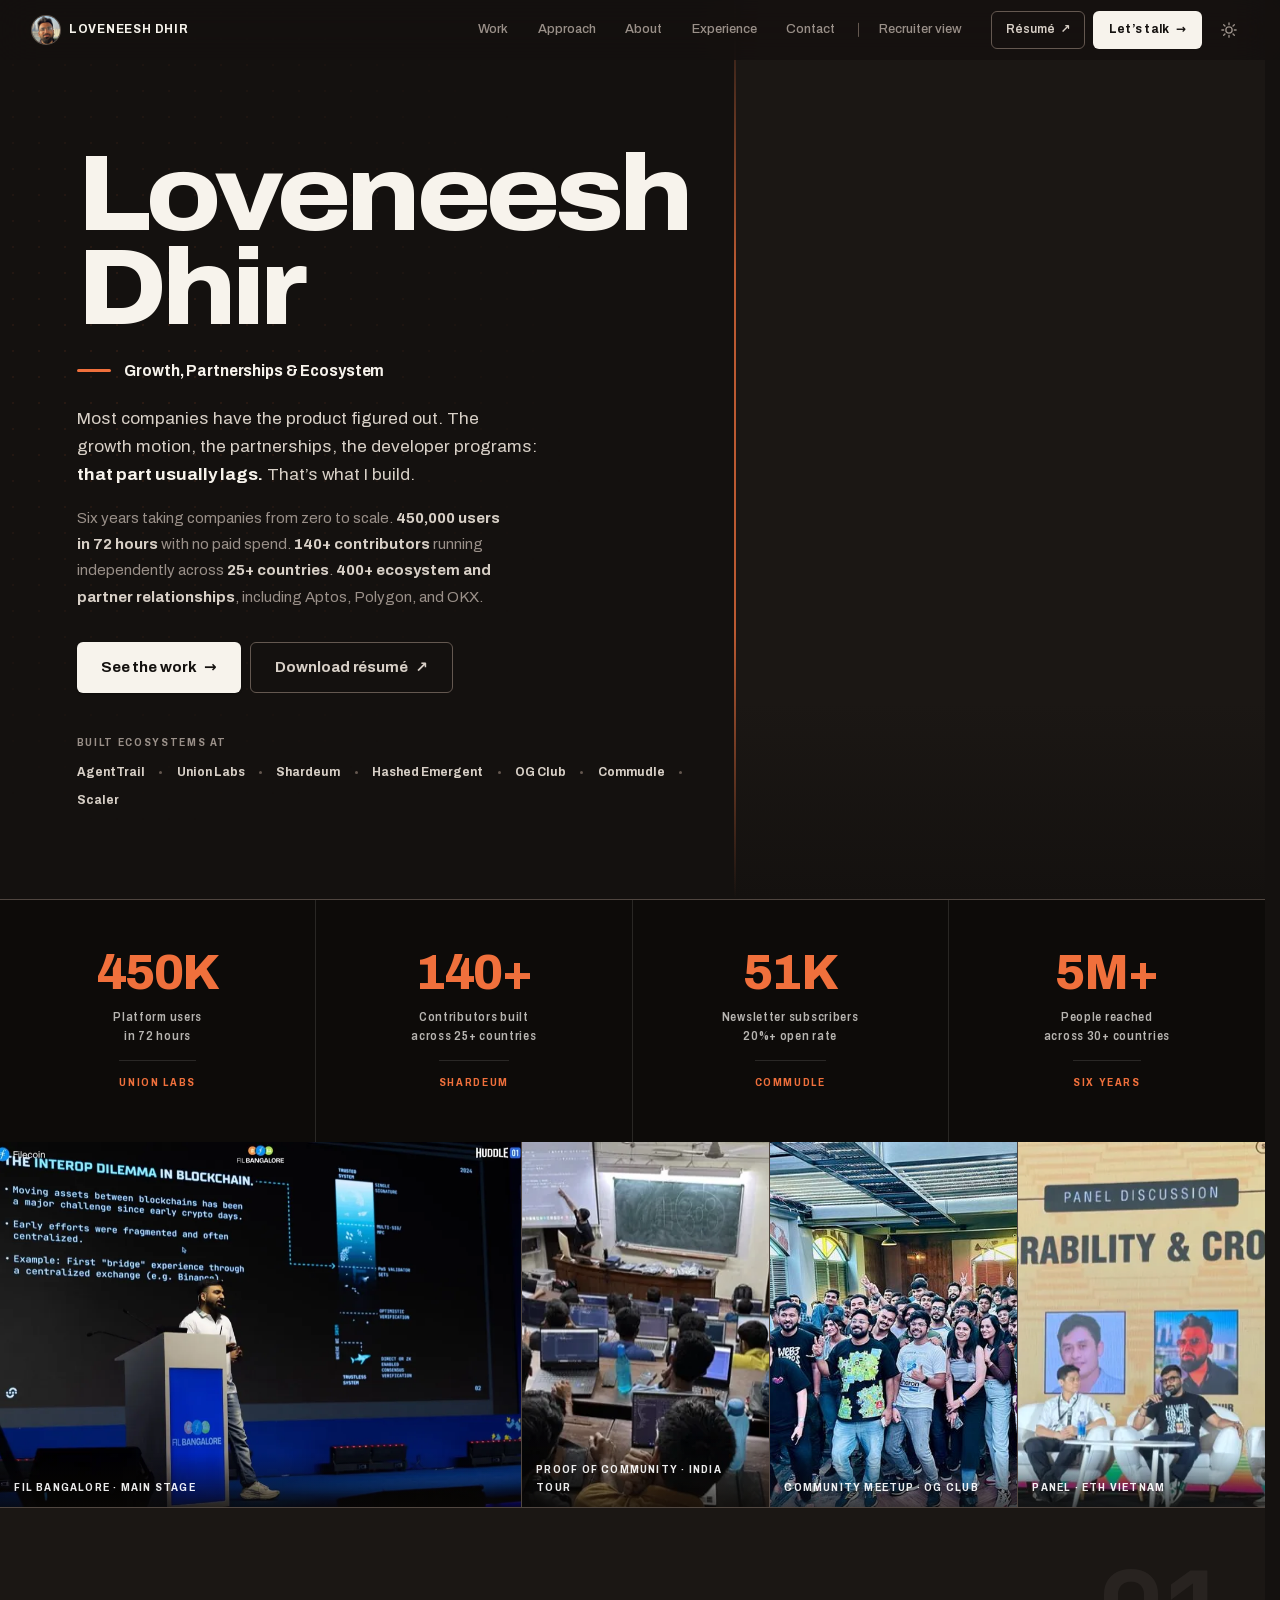
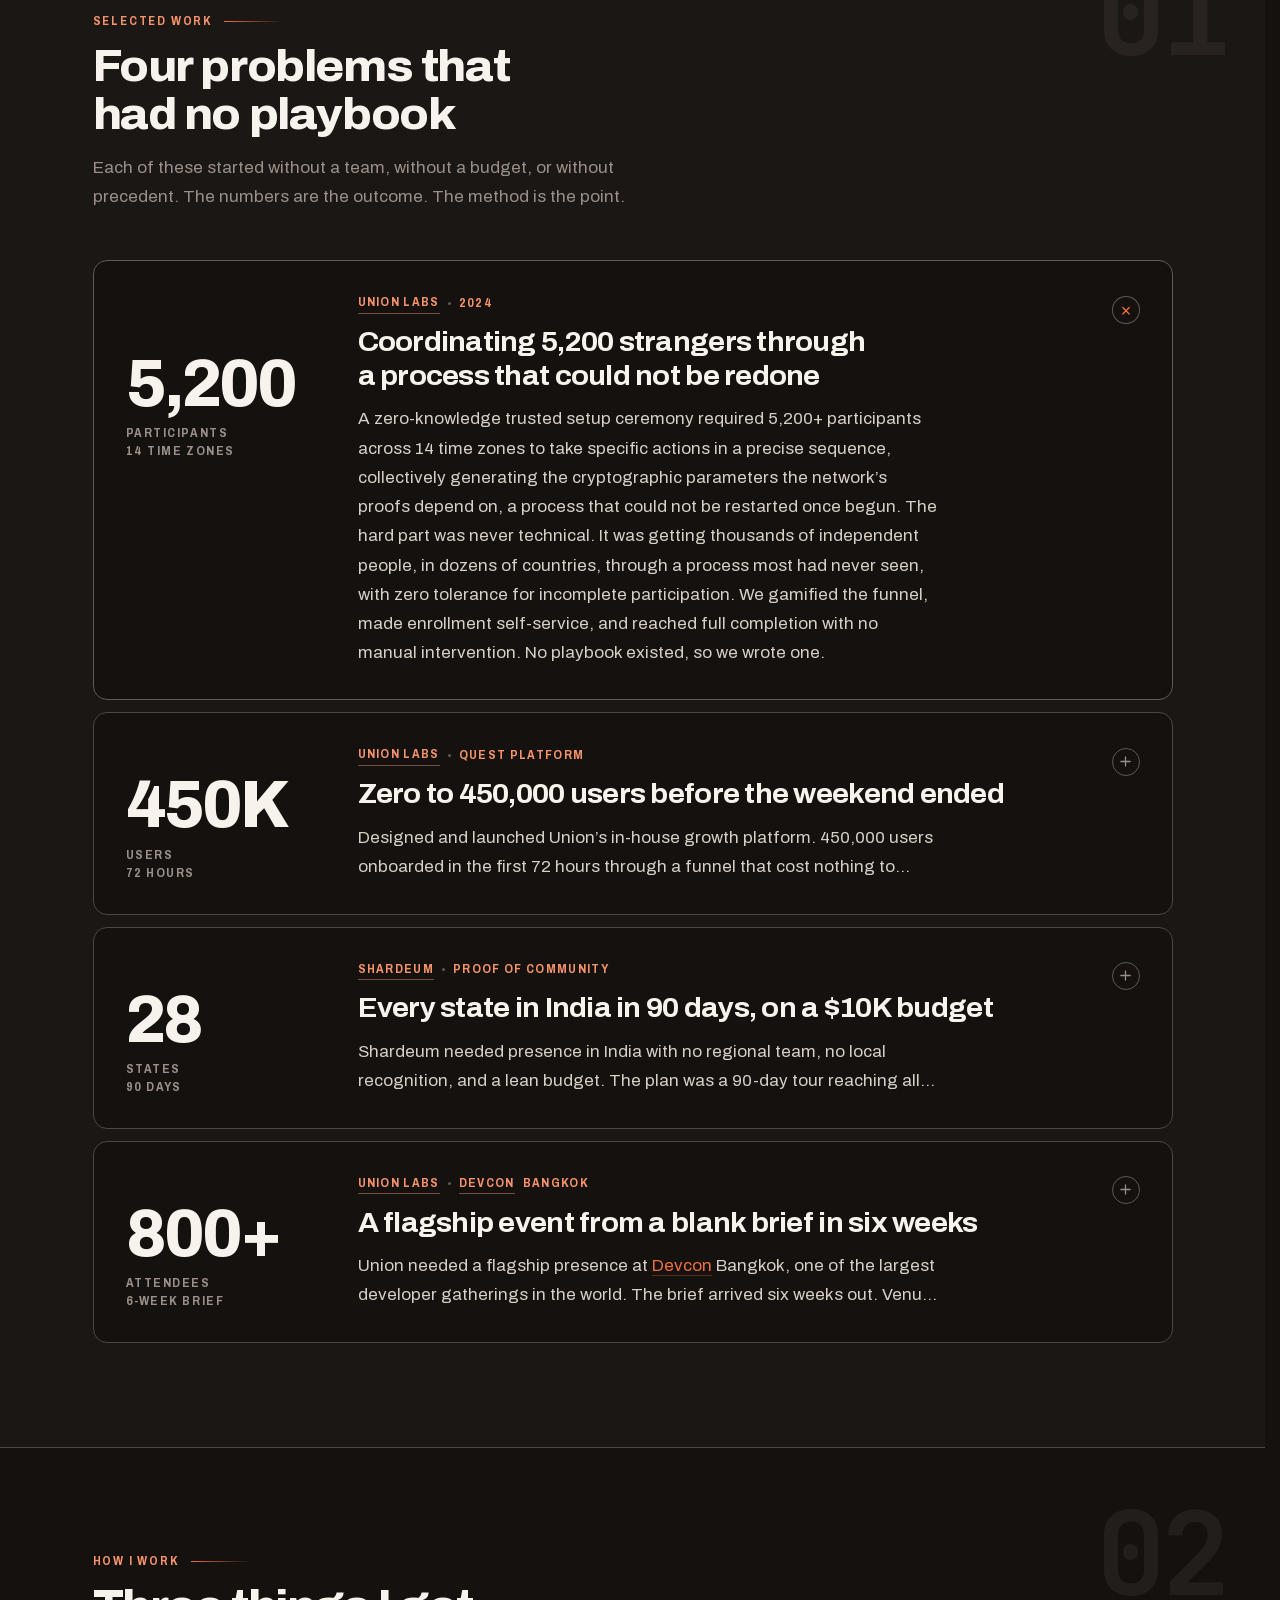
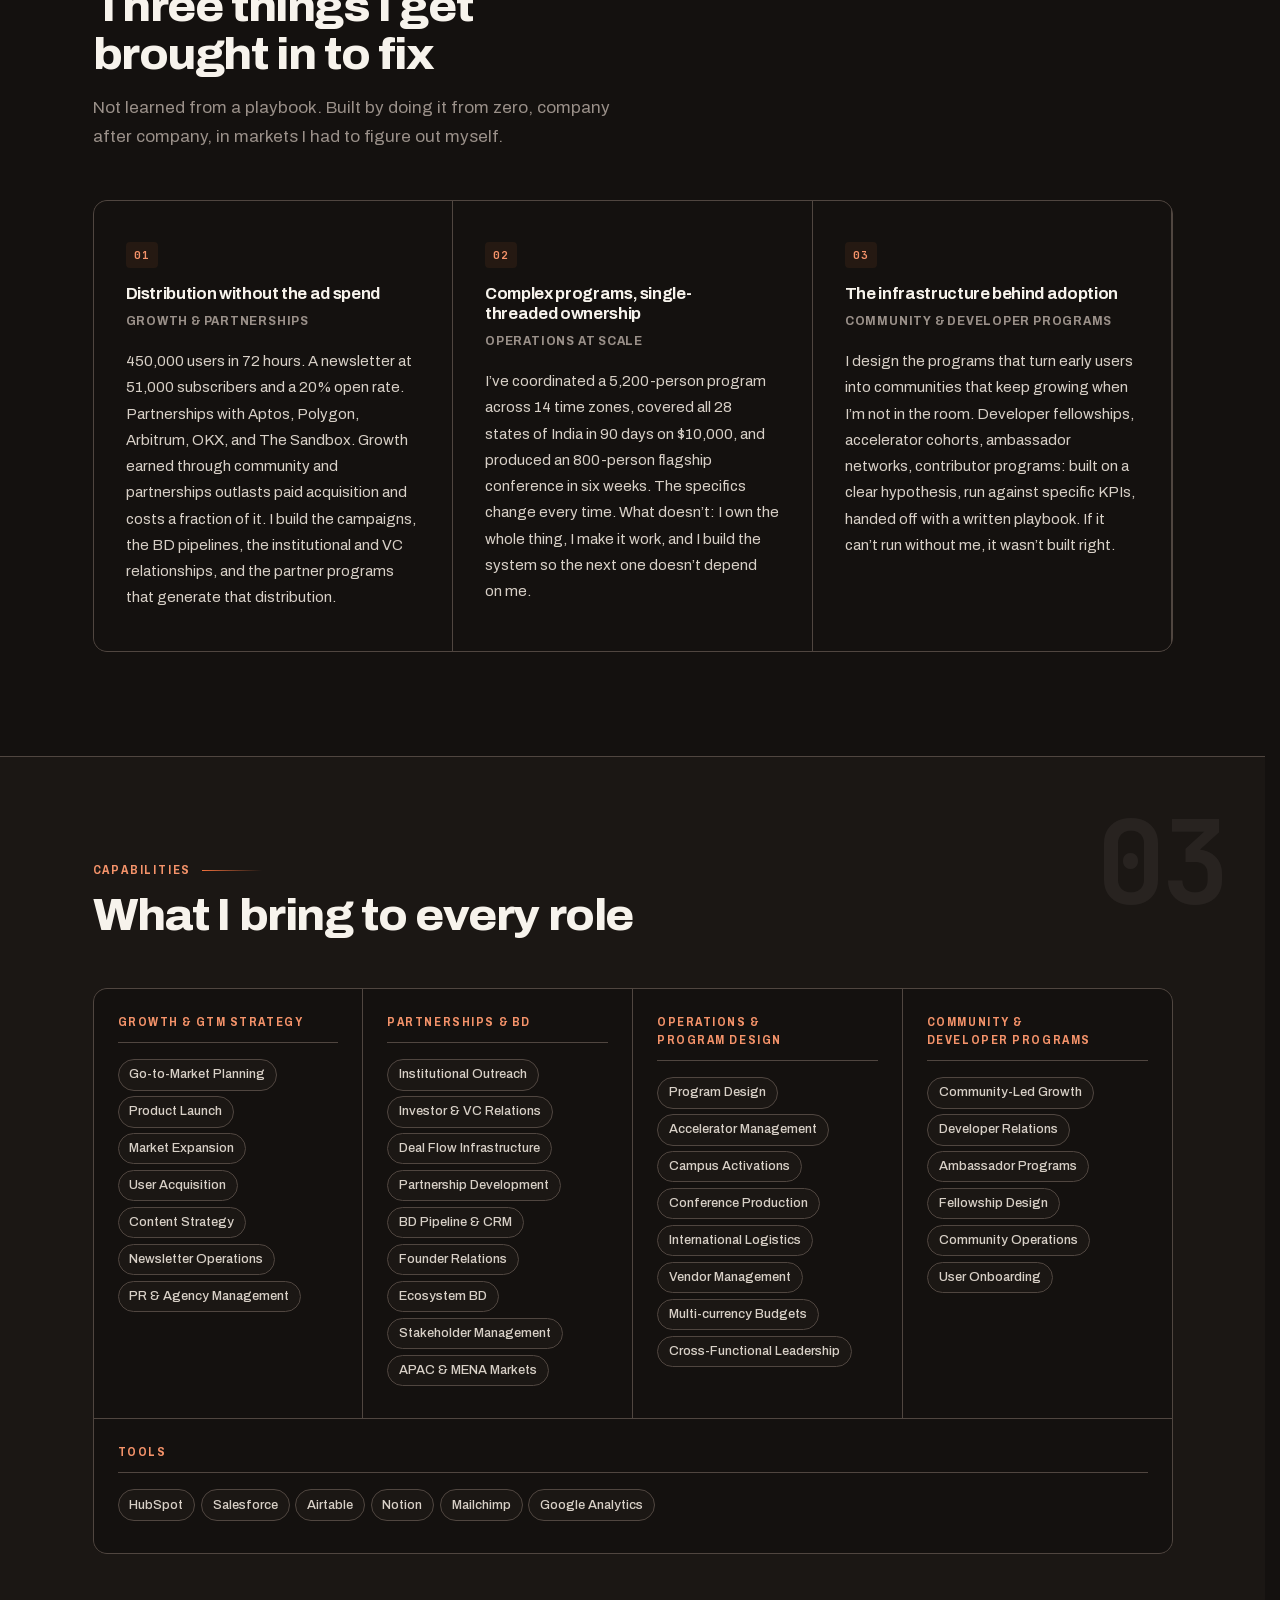
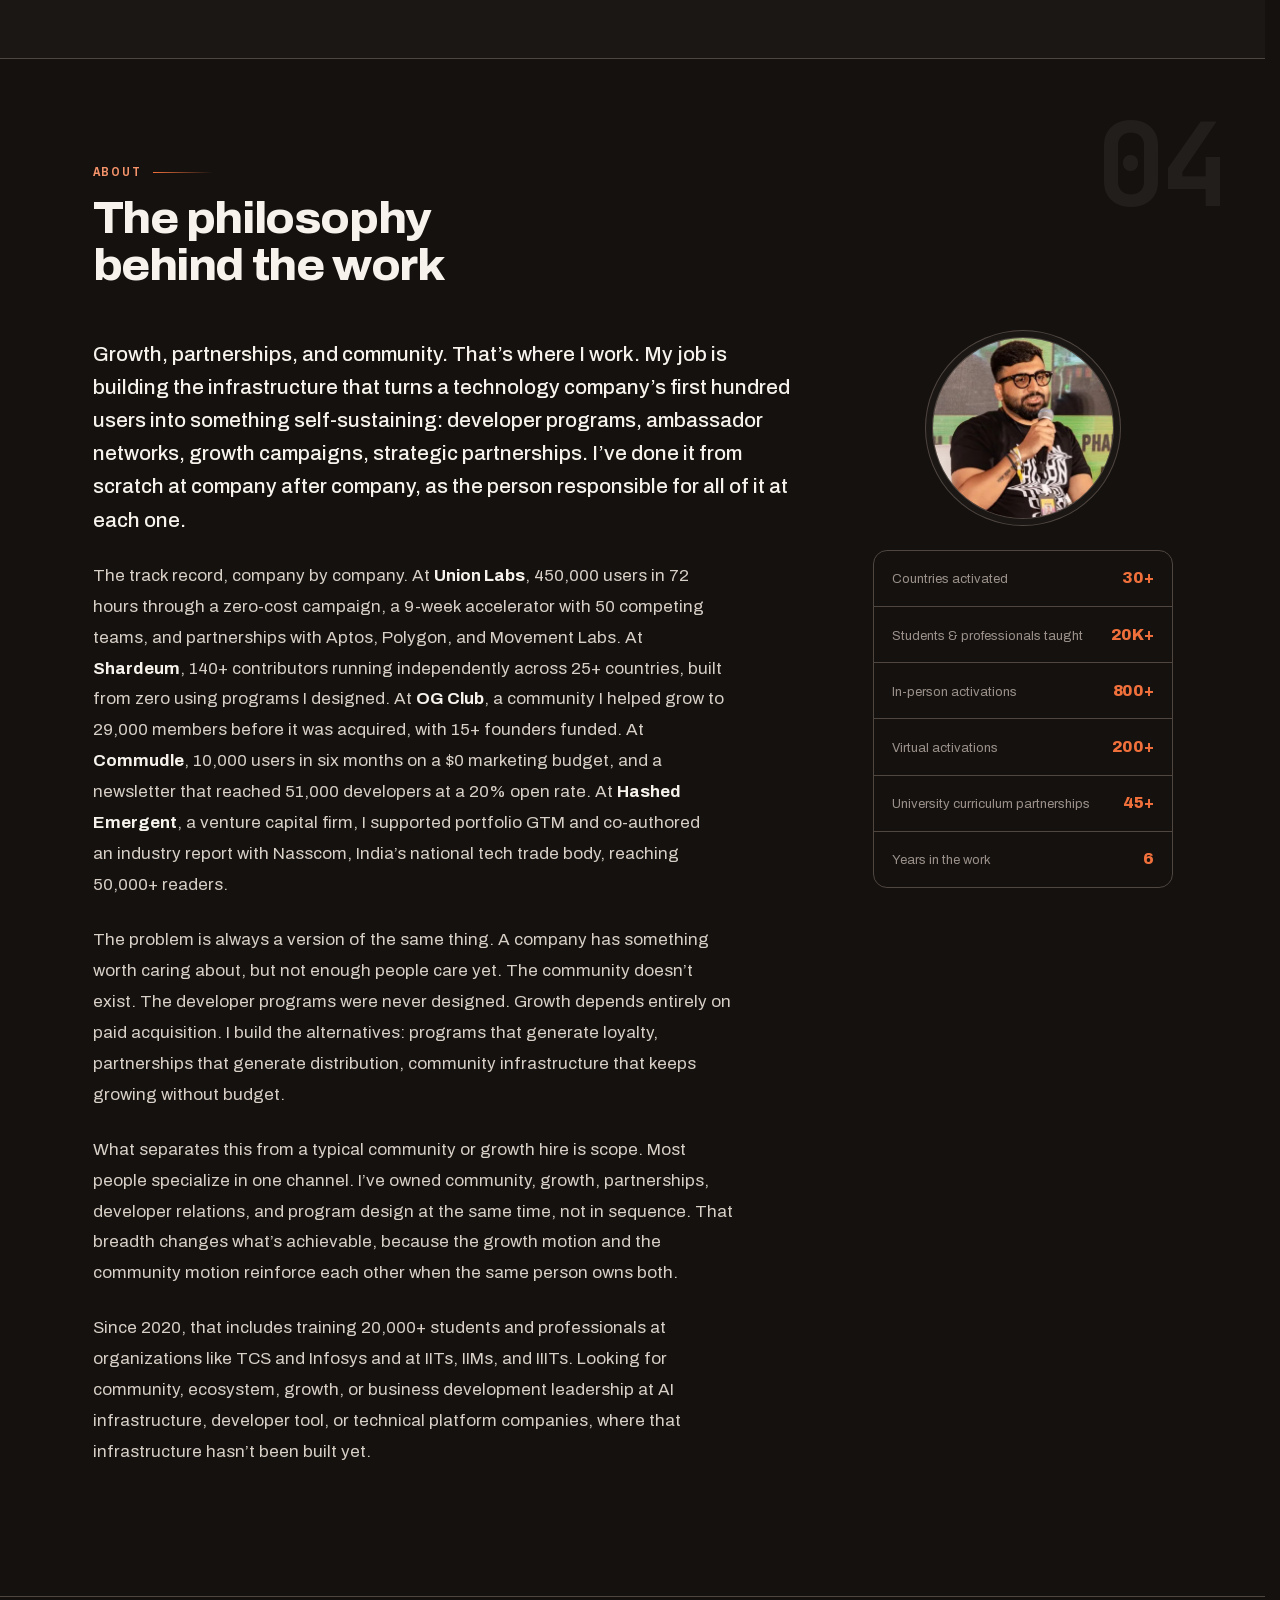
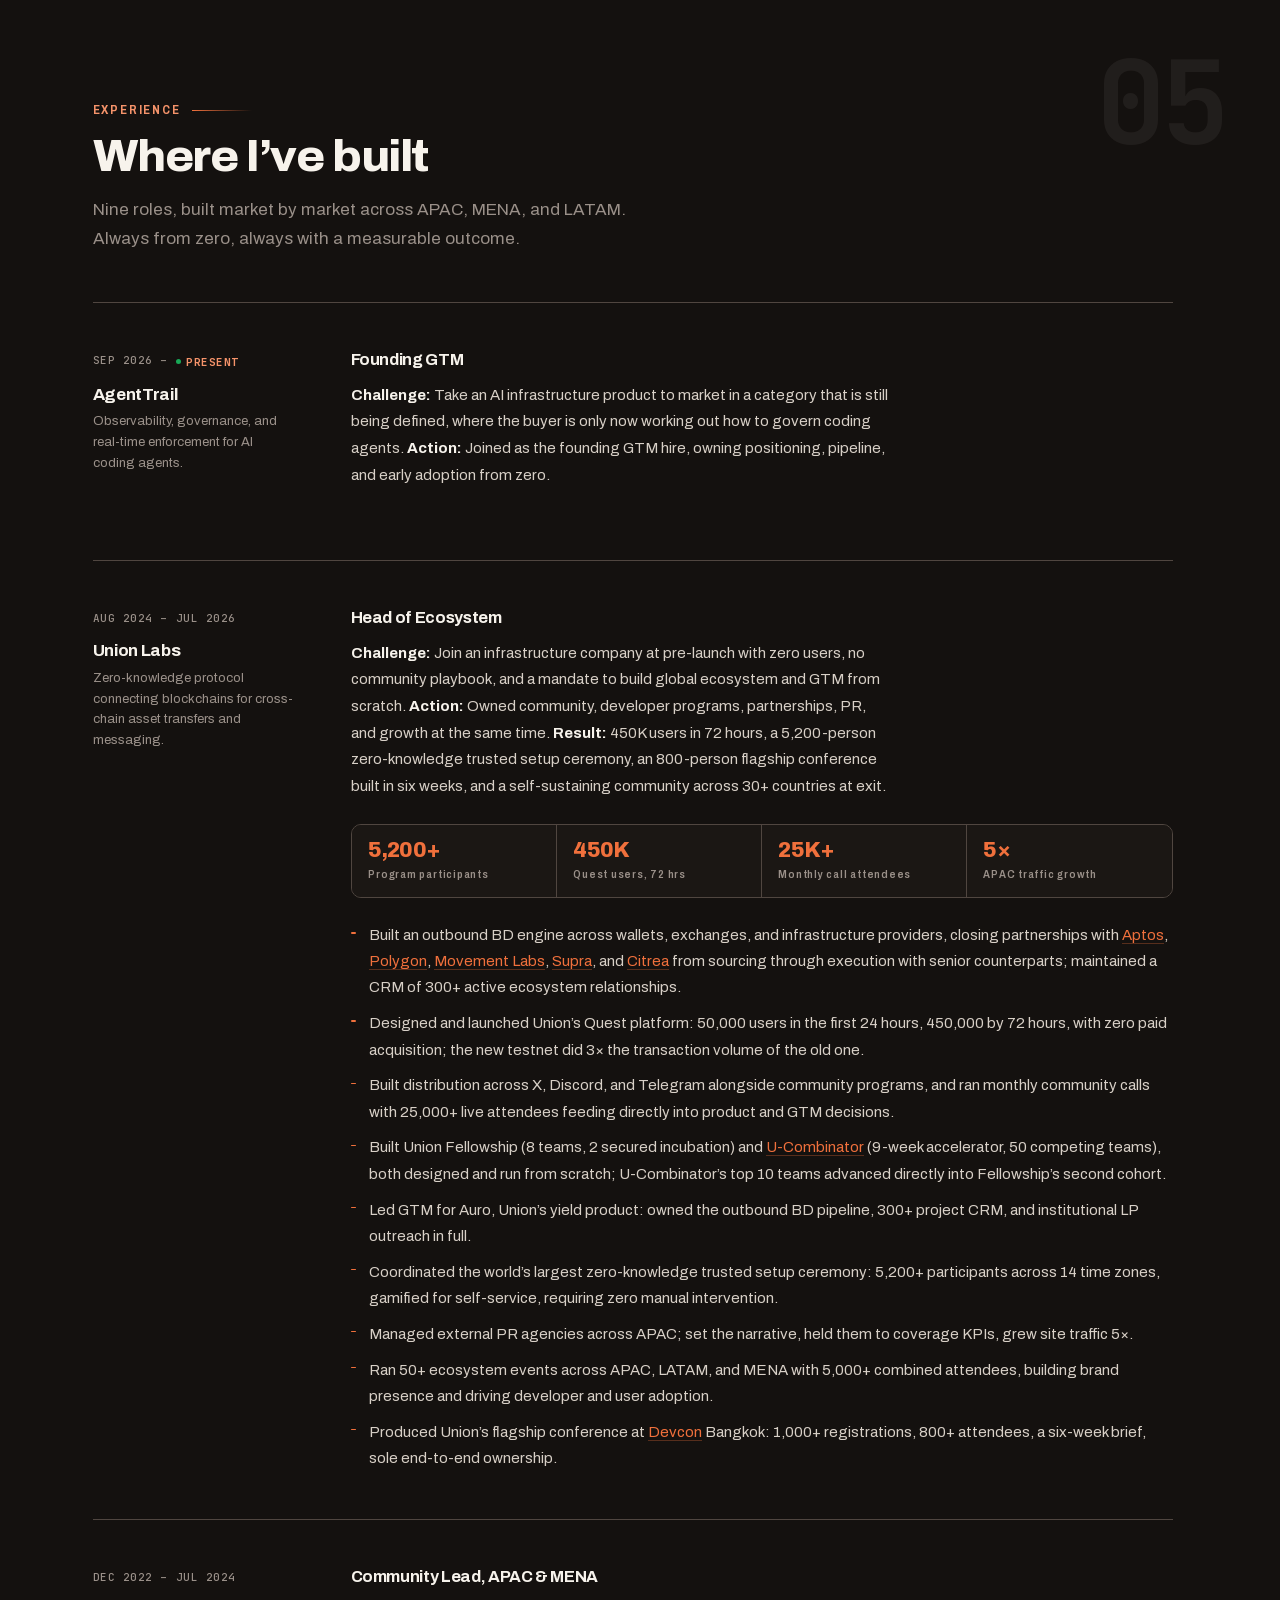
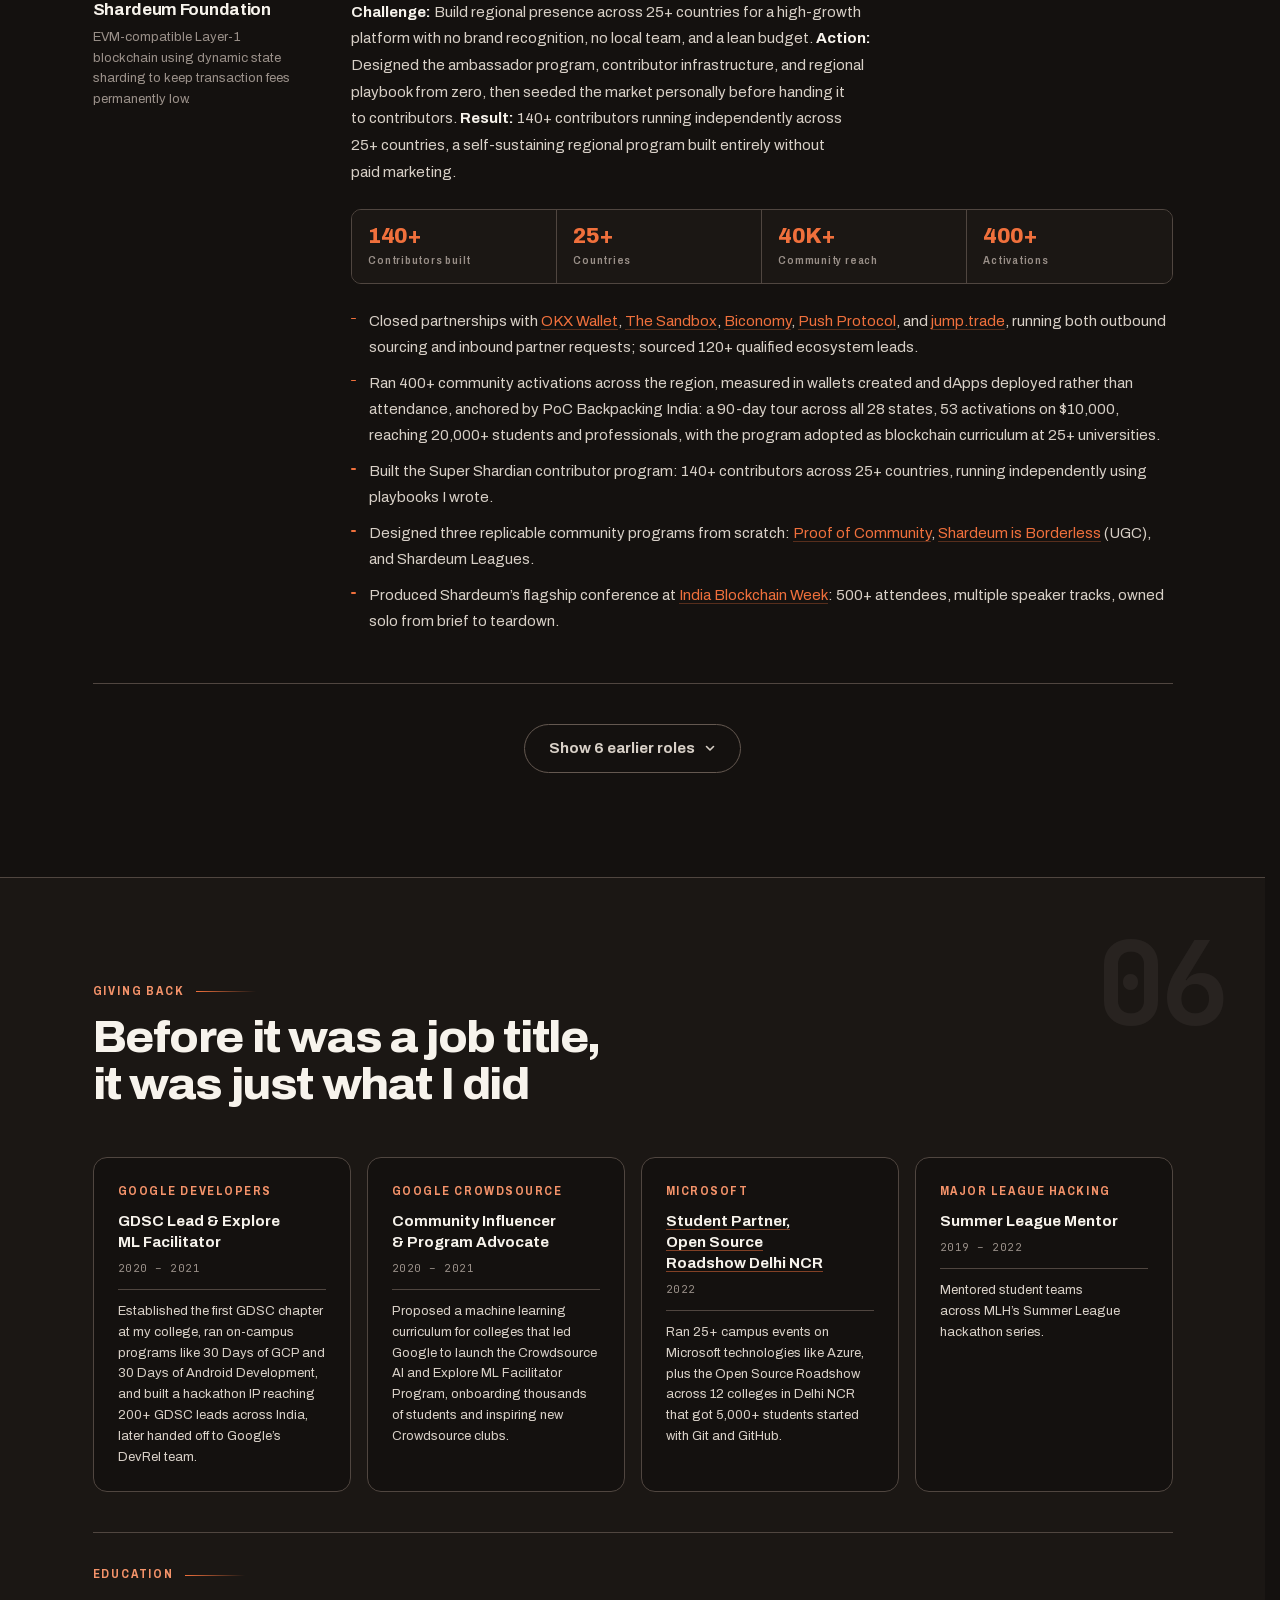
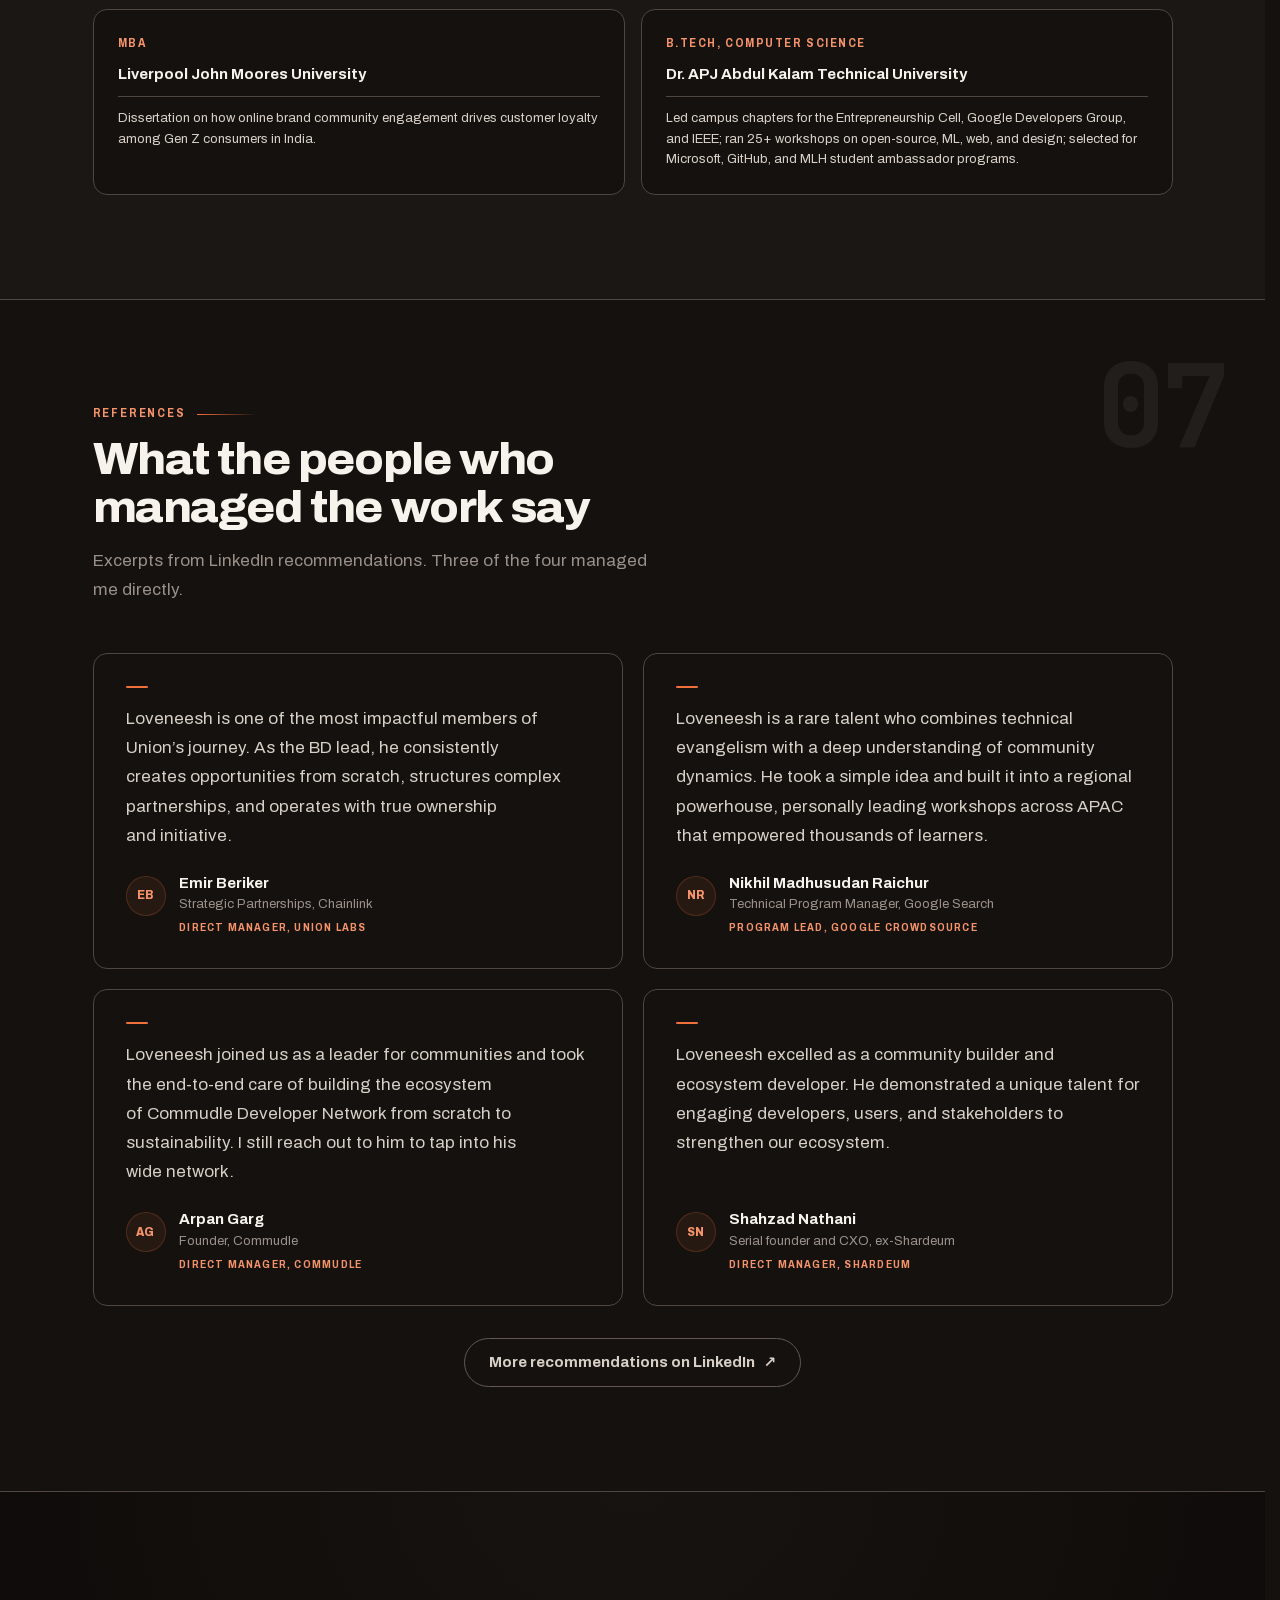
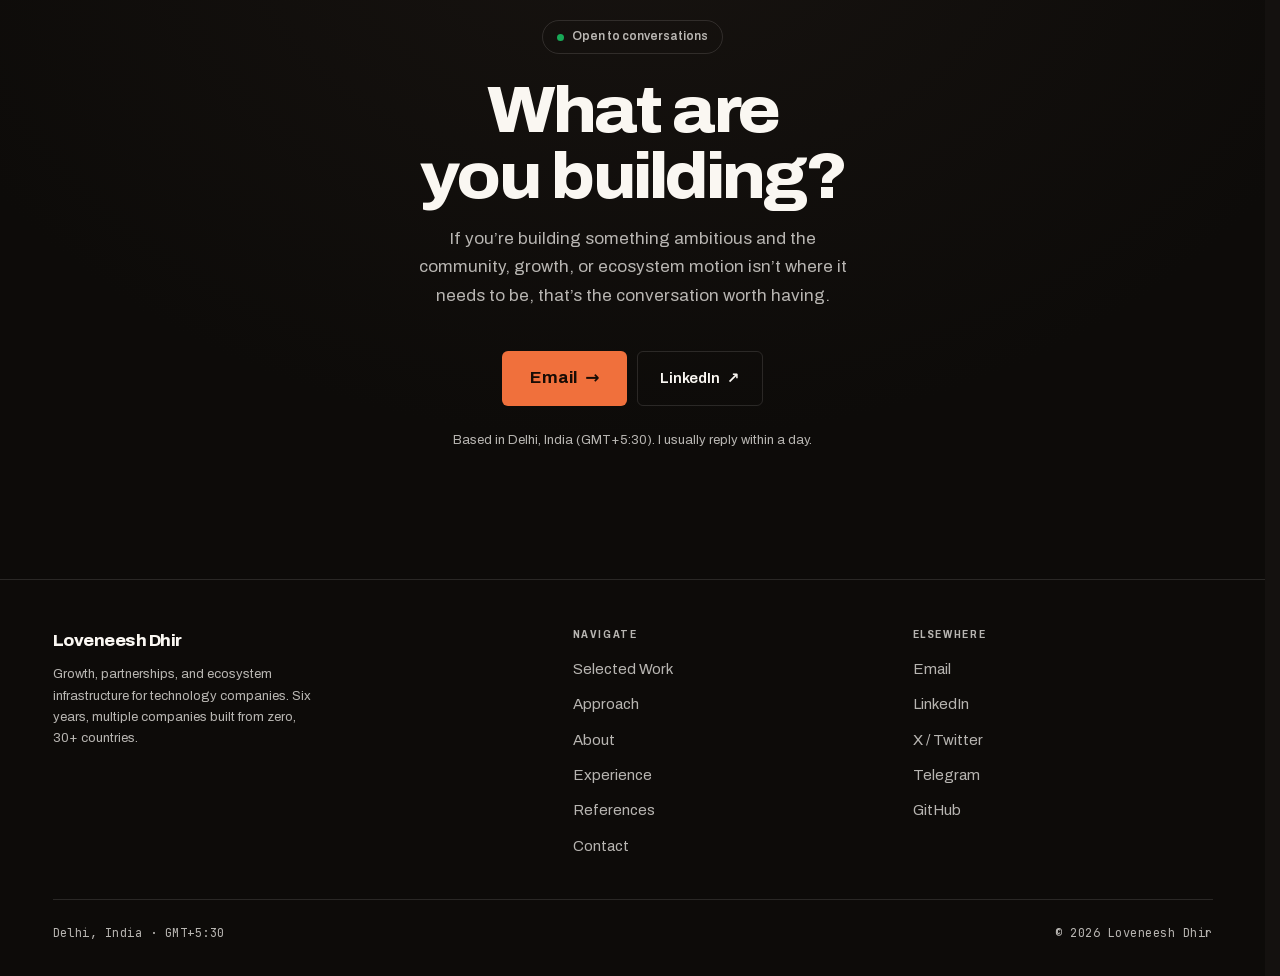
==== commit 1894cd62: "updates" ====
--- a/index.html
+++ b/index.html
@@ -20,12 +20,13 @@
     if (saved === 'light' || saved === 'dark') t = saved;
   } catch(e){}
   document.documentElement.setAttribute('data-theme', t);
+  if (/[?&]view=recruiter(&|$)/.test(location.search)) document.documentElement.setAttribute('data-view', 'recruiter');
   var m = document.getElementById('themeColor');
   if (m) m.setAttribute('content', t === 'light' ? '#FFFFFF' : '#14110F');
 })();
 </script>
 <meta property="og:title" content="Loveneesh Dhir | Growth, Partnerships &amp; Ecosystem">
-<meta property="og:description" content="Six years, four companies taken from zero. 450,000 users in 72 hours. 140+ contributors across 25+ countries. 400+ ecosystem and partner relationships including Aptos, Polygon, and OKX.">
+<meta property="og:description" content="Six years taking companies from zero. 450,000 users in 72 hours. 140+ contributors across 25+ countries. 400+ ecosystem and partner relationships including Aptos, Polygon, and OKX.">
 <meta property="og:type" content="profile">
 <link rel="canonical" href="https://loveneeshdhir.com/">
 <meta property="og:url" content="https://loveneeshdhir.com/">
@@ -243,7 +244,7 @@
 body.menu-open{overflow:hidden}
 img{display:block;max-width:100%}
 a{color:inherit;text-decoration:none}
-button{font:inherit;color:inherit;background:none;border:none;cursor:pointer}
+button{font:inherit;color:inherit;background:none;border:none;cursor:pointer;-webkit-appearance:none;appearance:none}
 ul{list-style:none}
 h1,h2,h3,h4{font-weight:700;line-height:1.15;color:var(--ink);text-wrap:balance}
 ::selection{background:var(--rust);color:var(--sel-ink)}
@@ -894,6 +895,7 @@
 ;text-wrap:pretty}
 
 /* ============ EDUCATION ============ */
+h2.sub-label{line-height:inherit}
 .sub-label{display:flex;align-items:center;gap:.7rem;margin-top:var(--s7);padding-top:var(--s6);margin-bottom:var(--s5);border-top:1px solid var(--line)}
 .sub-label::after{content:'';height:1px;flex:1;max-width:60px;background:linear-gradient(to right,var(--rust),transparent)}
 .edu-grid{display:grid;grid-template-columns:repeat(2,1fr);gap:1rem}
@@ -983,6 +985,25 @@
 .ct-secondary:hover{border-color:var(--band-ink-2);background:rgba(255,255,255,.05)}
 .ct-note{font-size:var(--t-sm);color:var(--band-ink-2);text-wrap:pretty}
 
+/* Light theme: stats strip and contact turn light; only the footer keeps the dark band. */
+:root[data-theme="light"] #stats,:root[data-theme="light"] #contact{
+  --band:#FFFFFF;--band-2:var(--paper-2);
+  --band-ink:var(--ink);--band-ink-2:var(--ink-3);
+  --band-line:var(--line);--band-accent:var(--rust);
+}
+@media (prefers-color-scheme:light){
+  :root:not([data-theme]) #stats,:root:not([data-theme]) #contact{
+    --band:#FFFFFF;--band-2:var(--paper-2);
+    --band-ink:var(--ink);--band-ink-2:var(--ink-3);
+    --band-line:var(--line);--band-accent:var(--rust);
+  }
+}
+:root[data-theme="light"] #stats{border-bottom:1px solid var(--line)}
+:root[data-theme="light"] .stat-item:hover{background:var(--paper-2)}
+:root[data-theme="light"] .ct-primary{color:#FFFFFF}
+:root[data-theme="light"] .ct-primary:hover{box-shadow:0 10px 30px rgba(192,69,26,.22)}
+:root[data-theme="light"] .ct-secondary:hover{background:var(--paper-2)}
+
 /* ============ FOOTER ============ */
 footer{background:var(--band);border-top:1px solid var(--band-line);padding:var(--s8) max(var(--gutter),env(safe-area-inset-right)) var(--s6) max(var(--gutter),env(safe-area-inset-left))}
 .ft-grid{
@@ -1039,7 +1060,7 @@
 
 @media (prefers-reduced-motion:reduce){
   html{scroll-behavior:auto}
-  .r,.hero-name,.hero-title,.hero-thesis,.hero-proof,.hero-btns,.hero-logos{
+  .r,.hero-name,.hero-title,.hero-thesis,.hero-proof,.hero-btns,.hero-logos,.rv-note{
     animation:none!important;opacity:1!important;transform:none!important;transition:none!important;
   }
   .dot{animation:none!important}
@@ -1050,13 +1071,15 @@
 @media (max-width:1180px){
   .about-grid{grid-template-columns:minmax(0,1fr) 260px;gap:var(--s8)}
 }
-@media (max-width:1080px){
+@media (max-width:1120px){
   .nav-links{display:none}
   .nav-toggle{display:flex}
   .nav-ghost{display:none}
   .nav-cta{min-height:44px}
-  /* match the 44px touch target the hamburger and CTA already use */
+  /* match the 44px touch target the hamburger already uses */
   .theme-toggle{width:44px;height:44px}
+}
+@media (max-width:1080px){
   .skills-grid{grid-template-columns:repeat(2,1fr)}
   .cap-grid{grid-template-columns:1fr}
   .cap-card{padding:var(--s6) var(--s5)}
@@ -1121,6 +1144,84 @@
 }
 
 /* ============ PRINT / RESUME ============ */
+
+/* ============ RECRUITER VIEW ============
+   ?view=recruiter in the URL (read pre-paint in <head>) sets data-view on <html>.
+   Screen-only on purpose: Cmd+P always prints the full layout. */
+.nav-links .rv-only,#menu .rv-only{display:none}
+.nav-links .rv-toggle{position:relative;display:block;margin-left:.9rem;padding:.55rem .8rem;font-size:var(--t-sm);font-weight:500;color:var(--ink-3);border-radius:var(--r-sm);white-space:nowrap;text-align:center;transition:color .2s,background .2s}
+.nav-links .rv-toggle::before{content:'';position:absolute;left:-.5rem;top:50%;width:1px;height:1.1em;background:var(--line-2);transform:translateY(-50%)}
+/* reserves the wider label's width so the link row does not shift when the label swaps */
+.nav-links .rv-toggle::after{content:'Recruiter view';display:block;height:0;overflow:hidden;visibility:hidden}
+.nav-links .rv-toggle:hover{color:var(--ink);background:var(--paper-3)}
+:root[data-view="recruiter"] .rv-toggle:not(.rv-inline){color:var(--rust);border-color:var(--rust)}
+:root[data-view="recruiter"] .nav-links .rv-toggle::before{background:var(--rust)}
+.rv-note{display:none}
+.rv-inline{background:none;border:0;padding:0;font:inherit;font-weight:700;color:var(--rust);cursor:pointer;border-bottom:1px solid color-mix(in srgb,var(--rust) 40%,transparent)}
+.rv-inline:hover{border-bottom-color:var(--rust)}
+@media screen{
+  :root[data-view="recruiter"] #stats,
+  :root[data-view="recruiter"] #gallery,
+  :root[data-view="recruiter"] #work,
+  :root[data-view="recruiter"] #approach,
+  :root[data-view="recruiter"] #about,
+  :root[data-view="recruiter"] #vol .sec-head,
+  :root[data-view="recruiter"] #vol .vol-grid,
+  :root[data-view="recruiter"] .sec-num,
+  :root[data-view="recruiter"] .m-i,
+  :root[data-view="recruiter"] .exp-more,
+  :root[data-view="recruiter"] .hero-thesis,
+  :root[data-view="recruiter"] .hero-proof,
+  :root[data-view="recruiter"] .hero-logos,
+  :root[data-view="recruiter"] .hero-r,
+  :root[data-view="recruiter"] a[href="#work"],
+  :root[data-view="recruiter"] a[href="#approach"],
+  :root[data-view="recruiter"] a[href="#about"],
+  :root[data-view="recruiter"] #menu a[href="#work"],
+  :root[data-view="recruiter"] #menu a[href="#approach"],
+  :root[data-view="recruiter"] #menu a[href="#about"]{display:none}
+  :root[data-view="recruiter"] .exp-row[hidden]{display:grid!important}
+  :root[data-view="recruiter"] .nav-links .rv-only{display:block}
+  :root[data-view="recruiter"] #menu .rv-only{display:list-item}
+  /* hide the whole row, not just the link, or an empty bordered line is left behind */
+  :root[data-view="recruiter"] #menu li:has(a[href="#work"]),
+  :root[data-view="recruiter"] #menu li:has(a[href="#approach"]),
+  :root[data-view="recruiter"] #menu li:has(a[href="#about"]){display:none}
+  /* menu follows the recruiter page order: experience, skills, education, references, contact */
+  :root[data-view="recruiter"] #menu li:has(a[href="#exp"]){order:1}
+  :root[data-view="recruiter"] #menu li:has(a[href="#skills"]){order:2}
+  :root[data-view="recruiter"] #menu li:has(a[href="#edu"]){order:3}
+  :root[data-view="recruiter"] #menu li:has(a[href="#praise"]){order:4}
+  :root[data-view="recruiter"] #menu li:has(a[href="#contact"]){order:5}
+  :root[data-view="recruiter"] .hero-btns{margin-bottom:0}
+  :root[data-view="recruiter"] .hero-btns .btn{flex:0 0 auto;min-height:38px;padding:.5rem 1rem;font-size:var(--t-sm)}
+  :root[data-view="recruiter"] .rv-note{animation:rise .7s .29s var(--ease) backwards;display:block;margin:var(--s4) 0 var(--s5);max-width:52ch;font-size:var(--t-sm);color:var(--ink-3);line-height:1.6;text-wrap:pretty}
+  :root[data-view="recruiter"] #hero{min-height:0;grid-template-columns:1fr}
+  :root[data-view="recruiter"] .hero-l{padding-top:calc(var(--nav-h) + var(--s7));padding-bottom:var(--s7)}
+  :root[data-view="recruiter"] #hero{border-bottom:0}
+  :root[data-view="recruiter"] #exp{padding-top:var(--s9)}
+  :root[data-view="recruiter"] #vol .sub-label{margin-top:0;padding-top:0;border-top:0}
+  /* recruiter order: experience, then skills, then education / references / contact */
+  :root[data-view="recruiter"] main{display:flex;flex-direction:column}
+  :root[data-view="recruiter"] #skills{order:1}
+  :root[data-view="recruiter"] #vol,:root[data-view="recruiter"] #praise,:root[data-view="recruiter"] #contact{order:2}
+}
+@media screen and (min-width:821px){
+  /* recruiter hero as a compact header: name and title left, note and resume right */
+  :root[data-view="recruiter"] .hero-l{display:grid;grid-template-columns:max-content minmax(0,1fr) minmax(0,25rem);grid-template-areas:"name name note" "title btns note";column-gap:var(--s8);row-gap:var(--s4);align-items:end;padding-top:calc(var(--nav-h) + var(--s8));padding-bottom:var(--s8)}
+  :root[data-view="recruiter"] .hero-name{grid-area:name;font-size:clamp(2.75rem,5vw,4.25rem)}
+  :root[data-view="recruiter"] .hero-name br{display:none}
+  :root[data-view="recruiter"] .hero-title{grid-area:title;margin:0;align-self:center}
+  :root[data-view="recruiter"] .rv-note{grid-area:note;margin:0;align-self:end}
+  :root[data-view="recruiter"] .hero-btns{grid-area:btns;margin:0;align-self:center;justify-self:start}
+}
+@media screen and (min-width:821px) and (max-width:1100px){
+  /* not enough width for three columns: note drops to its own row */
+  :root[data-view="recruiter"] .hero-l{grid-template-columns:max-content minmax(0,1fr);grid-template-areas:"name name" "title btns" "note note"}
+  :root[data-view="recruiter"] .rv-note{max-width:52ch}
+}
+
+
 @media (max-width:480px){
   /* nav row (avatar + name + CTA + toggle + hamburger) exceeds a phone width; the h1 repeats the name just below */
   .nav-id span{display:none}
@@ -1229,7 +1330,11 @@
     <a href="#approach">Approach</a>
     <a href="#about">About</a>
     <a href="#exp">Experience</a>
+    <a href="#skills" class="rv-only">Skills</a>
+    <a href="#edu" class="rv-only">Education</a>
+    <a href="#praise" class="rv-only">References</a>
     <a href="#contact">Contact</a>
+    <button class="rv-toggle" type="button">Recruiter view</button>
   </nav>
   <div class="nav-act">
     <a class="nav-ghost" href="https://drive.google.com/drive/folders/1i2fP6Q9tuIfIX8euCvJw0R93bzSoEtzG?usp=sharing" target="_blank" rel="noopener">R&eacute;sum&eacute; <span aria-hidden="true">&nearr;</span></a>
@@ -1252,6 +1357,7 @@
       <li><a class="m-link" href="#skills"><span class="m-i">03</span>Skills</a></li>
       <li><a class="m-link" href="#about"><span class="m-i">04</span>About</a></li>
       <li><a class="m-link" href="#exp"><span class="m-i">05</span>Experience</a></li>
+      <li class="rv-only"><a class="m-link" href="#edu">Education</a></li>
       <li><a class="m-link" href="#praise"><span class="m-i">06</span>References</a></li>
       <li><a class="m-link" href="#contact"><span class="m-i">07</span>Contact</a></li>
     </ul>
@@ -1259,9 +1365,11 @@
   <div class="menu-foot">
     <a href="mailto:dhirloveneesh@gmail.com?subject=Role%20conversation" class="btn btn-primary">Get in touch <span class="ar" aria-hidden="true">&rarr;</span></a>
     <a class="btn btn-secondary" href="https://drive.google.com/drive/folders/1i2fP6Q9tuIfIX8euCvJw0R93bzSoEtzG?usp=sharing" target="_blank" rel="noopener">Download r&eacute;sum&eacute; <span aria-hidden="true">&nearr;</span></a>
+    <button class="btn btn-secondary rv-toggle" type="button">Recruiter view</button>
   </div>
 </div>
 
+<div id="rvLive" class="sr-only" aria-live="polite"></div>
 <main id="main" tabindex="-1">
 
 <!-- ============ HERO ============ -->
@@ -1269,8 +1377,9 @@
   <div class="hero-l">
     <h1 class="hero-name">Loveneesh <br>Dhir</h1>
     <p class="hero-title"><span>Growth, Partnerships &amp; Ecosystem</span></p>
+    <p class="rv-note">Recruiter view: experience, capabilities, references, and contact. <button type="button" class="rv-toggle rv-inline">Show the full site</button></p>
     <p class="hero-thesis">Most companies have the product figured out. The growth motion, the partnerships, the developer programs: <strong>that part usually lags.</strong> That&rsquo;s what I build.</p>
-    <p class="hero-proof">Six years. Four companies taken from zero to scale. <b>450,000 users in 72 hours</b> with no paid spend. <b>140+ contributors</b> running independently across <b>25+ countries</b>. <b>400+ ecosystem and partner relationships</b>, including Aptos, Polygon, and OKX.</p>
+    <p class="hero-proof">Six years taking companies from zero to scale. <b>450,000 users in 72 hours</b> with no paid spend. <b>140+ contributors</b> running independently across <b>25+ countries</b>. <b>400+ ecosystem and partner relationships</b>, including Aptos, Polygon, and OKX.</p>
     <div class="hero-btns">
       <a href="#work" class="btn btn-primary">See the work <span class="ar" aria-hidden="true">&rarr;</span></a>
       <a class="btn btn-secondary" href="https://drive.google.com/drive/folders/1i2fP6Q9tuIfIX8euCvJw0R93bzSoEtzG?usp=sharing" target="_blank" rel="noopener">Download r&eacute;sum&eacute; <span aria-hidden="true">&nearr;</span></a>
@@ -1417,7 +1526,7 @@
     <div class="sec-head r">
       <p class="label">How I Work</p>
       <h2 class="sec-h">Three things I get brought in to fix</h2>
-      <p class="sec-sub">Not learned from a playbook. Built by doing it from zero at four companies, in markets I had to figure out myself.</p>
+      <p class="sec-sub">Not learned from a playbook. Built by doing it from zero, company after company, in markets I had to figure out myself.</p>
     </div>
     <div class="cap-grid">
       <article class="cap-card r">
@@ -1526,7 +1635,7 @@
     </div>
     <div class="about-grid">
       <div class="about-copy">
-        <p class="r">Growth, partnerships, and community. That&rsquo;s where I work. My job is building the infrastructure that turns a technology company&rsquo;s first hundred users into something self-sustaining: developer programs, ambassador networks, growth campaigns, strategic partnerships. I&rsquo;ve done it at four companies from scratch, as the person responsible for all of it at each one.</p>
+        <p class="r">Growth, partnerships, and community. That&rsquo;s where I work. My job is building the infrastructure that turns a technology company&rsquo;s first hundred users into something self-sustaining: developer programs, ambassador networks, growth campaigns, strategic partnerships. I&rsquo;ve done it from scratch at company after company, as the person responsible for all of it at each one.</p>
         <p class="r">The track record, company by company. At <strong>Union Labs</strong>, 450,000 users in 72 hours through a zero-cost campaign, a 9-week accelerator with 50 competing teams, and partnerships with Aptos, Polygon, and Movement Labs. At <strong>Shardeum</strong>, 140+ contributors running independently across 25+ countries, built from zero using programs I designed. At <strong>OG Club</strong>, a community I helped grow to 29,000 members before it was acquired, with 15+ founders funded. At <strong>Commudle</strong>, 10,000 users in six months on a $0 marketing budget, and a newsletter that reached 51,000 developers at a 20% open rate. At <strong>Hashed Emergent</strong>, a venture capital firm, I supported portfolio GTM and co-authored an industry report with Nasscom, India&rsquo;s national tech trade body, reaching 50,000+ readers.</p>
         <p class="r">The problem is always a version of the same thing. A company has something worth caring about, but not enough people care yet. The community doesn&rsquo;t exist. The developer programs were never designed. Growth depends entirely on paid acquisition. I build the alternatives: programs that generate loyalty, partnerships that generate distribution, community infrastructure that keeps growing without budget.</p>
         <p class="r">What separates this from a typical community or growth hire is scope. Most people specialize in one channel. I&rsquo;ve owned community, growth, partnerships, developer relations, and program design at the same time, not in sequence. That breadth changes what&rsquo;s achievable, because the growth motion and the community motion reinforce each other when the same person owns both.</p>
@@ -1698,6 +1807,11 @@
             <div class="ex-num"><p class="ex-num-n">85+</p><p class="ex-num-l">University placement cells</p></div>
             <div class="ex-num"><p class="ex-num-n">60+</p><p class="ex-num-l">Ambassadors built</p></div>
           </div>
+          <ul class="ex-bul">
+            <li>Scaled TalentSprint Women Engineers, a Google-backed program, to 3&times; its prior year&rsquo;s registrations.</li>
+            <li>Built a 60+ member ambassador program across India to drive program awareness and sign-ups.</li>
+            <li>Partnered directly with Training and Placement Cells at 85+ universities to secure registrations at scale.</li>
+          </ul>
         </div>
       </article>
       <article class="exp-row r" data-more>
@@ -1788,7 +1902,7 @@
       </article>
     </div>
 
-    <p class="label sub-label r">Education</p>
+    <h2 class="label sub-label r" id="edu">Education</h2>
     <div class="edu-grid">
       <article class="vol-card r">
         <p class="vol-org">MBA</p>
@@ -1888,7 +2002,7 @@
   <div class="ft-grid">
     <div class="ft-brand-col">
       <p class="ft-brand">Loveneesh Dhir</p>
-      <p class="ft-tag">Growth, partnerships, and ecosystem infrastructure for technology companies. Six years, four companies built from zero, 30+ countries.</p>
+      <p class="ft-tag">Growth, partnerships, and ecosystem infrastructure for technology companies. Six years, multiple companies built from zero, 30+ countries.</p>
     </div>
     <div>
       <h2 class="ft-h">Navigate</h2>
@@ -2032,8 +2146,8 @@
   addEventListener('keydown', function(e){
     if (e.key === 'Escape' && document.body.classList.contains('menu-open')) setMenu(false, true);
   });
-  var mq = matchMedia('(min-width: 1081px)');
-  mq.addEventListener('change', function(e){ if (e.matches) setMenu(false, false); });
+  var mq = matchMedia('(max-width: 1120px)');
+  mq.addEventListener('change', function(e){ if (!e.matches) setMenu(false, false); });
 
   /* ---- experience progressive disclosure ---- */
   var more = document.getElementById('expMore');
@@ -2053,6 +2167,52 @@
       if (open) moreWrap.scrollIntoView({block:'center', behavior: reduce ? 'auto' : 'smooth'});
     });
   }
+
+  /* ---- recruiter view ---- */
+  var rvButtons = Array.prototype.slice.call(document.querySelectorAll('.rv-toggle'));
+  var rvLive = document.getElementById('rvLive');
+  function rvIsOn(){ return doc.getAttribute('data-view') === 'recruiter'; }
+  function rvPaint(on){
+    rvButtons.forEach(function(b){
+      if (b.classList.contains('rv-inline')) return;
+      b.textContent = on ? 'Full site' : 'Recruiter view';
+    });
+  }
+  function rvPlace(on){
+    var sk = document.getElementById('skills'), anchor = document.getElementById(on ? 'exp' : 'approach');
+    if (sk && anchor) anchor.insertAdjacentElement('afterend', sk);
+  }
+  function rvSet(on, src){
+    var fromMenu = document.body.classList.contains('menu-open');
+    if (on) doc.setAttribute('data-view', 'recruiter'); else doc.removeAttribute('data-view');
+    rvPlace(on);
+    try {
+      var u = new URL(location.href);
+      if (on) u.searchParams.set('view', 'recruiter'); else u.searchParams.delete('view');
+      history.replaceState(null, '', u.pathname + u.search + u.hash);
+    } catch(e){}
+    rvPaint(on);
+    if (on) document.querySelectorAll('.exp-row').forEach(function(r){ r.classList.add('in'); });
+    if (rvLive) rvLive.textContent = on ? 'Recruiter view on: experience, capabilities, references, and contact.' : 'Full site restored.';
+    /* keep keyboard focus somewhere visible: closing the menu returns it to the hamburger,
+       and the hero's inline button disappears when the view switches off */
+    if (fromMenu && typeof setMenu === 'function') setMenu(false, true);
+    else if (src && !src.getClientRects().length){
+      var alt = rvButtons.filter(function(b){ return b !== src && !b.closest('#menu') && b.getClientRects().length; })[0];
+      var hb = document.getElementById('navToggle');
+      if (alt) alt.focus({ preventScroll: true });
+      else if (hb && hb.getClientRects().length) hb.focus({ preventScroll: true });
+      else { var mn = document.getElementById('main'); if (mn) mn.focus({ preventScroll: true }); }
+    }
+    window.scrollTo({ top: 0, behavior: matchMedia('(prefers-reduced-motion: reduce)').matches ? 'auto' : 'smooth' });
+    if (typeof gtag === 'function') gtag('event', 'recruiter_view', { view_state: on ? 'on' : 'off' });
+  }
+  /* print the full-site order even from recruiter view (the DOM move is screen-only intent) */
+  addEventListener('beforeprint', function(){ if (rvIsOn()) rvPlace(false); });
+  addEventListener('afterprint', function(){ if (rvIsOn()) rvPlace(true); });
+  rvPaint(rvIsOn());
+  if (rvIsOn()){ rvPlace(true); document.querySelectorAll('.exp-row').forEach(function(r){ r.classList.add('in'); }); }
+  rvButtons.forEach(function(b){ b.addEventListener('click', function(){ rvSet(!rvIsOn(), b); }); });
 
   /* ---- scroll reveal ---- */
   if (reduce){
@@ -2103,9 +2263,11 @@
 
   function syncNav(){
     var line = window.scrollY + window.innerHeight * 0.35;
-    var active = null;
+    var active = null, best = -Infinity;
     targets.forEach(function(t){
-      if (t.el.getBoundingClientRect().top + window.scrollY <= line) active = t.link;
+      if (!t.el.getClientRects().length || !t.link.getClientRects().length) return;
+      var top = t.el.getBoundingClientRect().top + window.scrollY;
+      if (top <= line && top > best){ best = top; active = t.link; }
     });
     /* pin the last link once the page is bottomed out */
     if (window.innerHeight + window.scrollY >= doc.scrollHeight - 4) active = targets[targets.length - 1].link;
